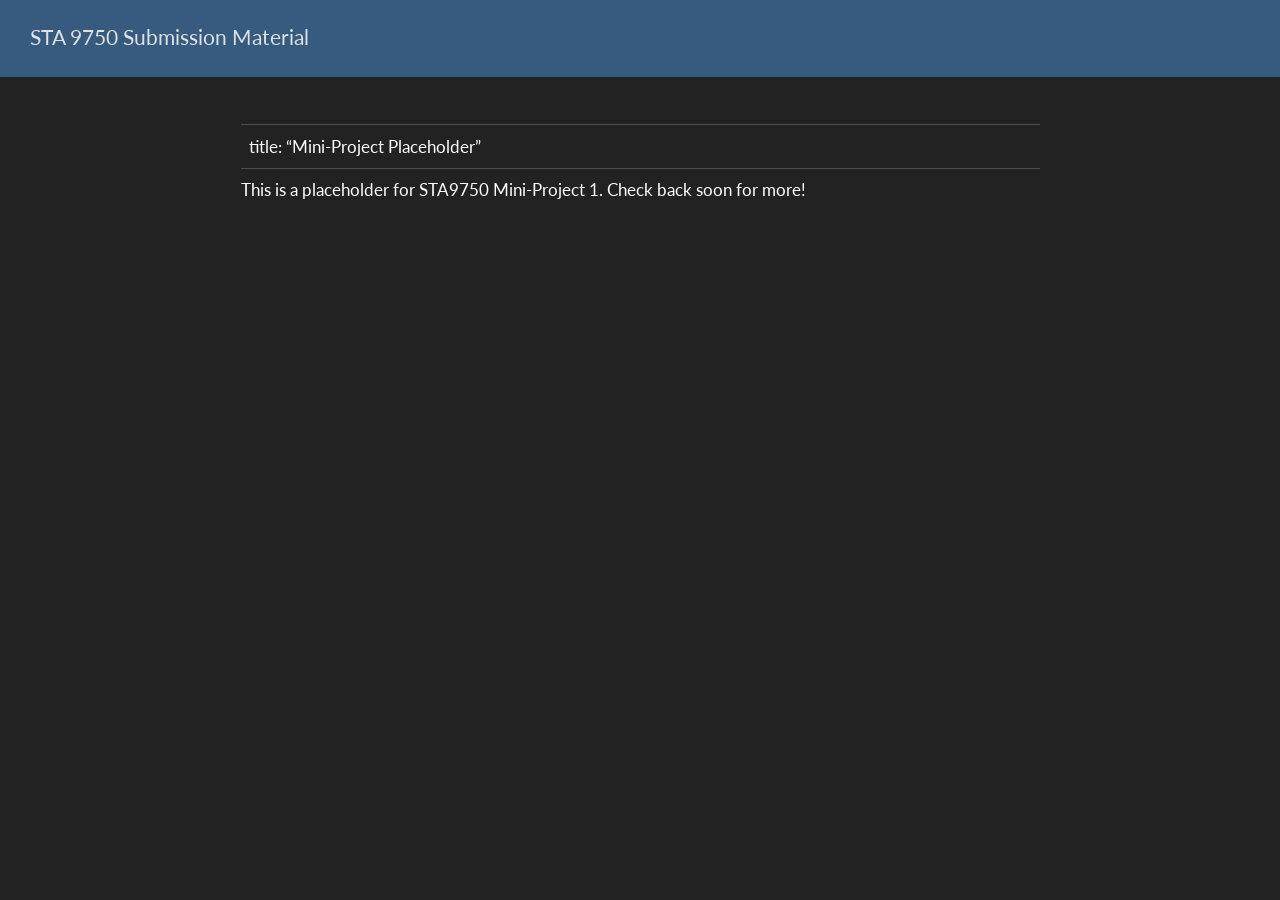
==== docs/mp01.html @ ccd5d68e "Placeholders Creation" ====
<!DOCTYPE html>
<html xmlns="http://www.w3.org/1999/xhtml" lang="en" xml:lang="en"><head>

<meta charset="utf-8">
<meta name="generator" content="quarto-1.10.18">

<meta name="viewport" content="width=device-width, initial-scale=1.0, user-scalable=yes">


<title>mp01 – STA 9750 Submission Material</title>
<style>
/* Default styles provided by pandoc.
** See https://pandoc.org/MANUAL.html#variables-for-html for config info.
*/
span.smallcaps{font-variant: small-caps;}
div.columns{display: flex; gap: 1.5em;}
div.column{flex: auto;}
@media screen {
div.columns{gap: min(4vw, 1.5em);}
div.column{overflow-x: auto;}
}
div.hanging-indent{margin-left: 1.5em; text-indent: -1.5em;}
ul.task-list{list-style: none;}
ul.task-list li input[type="checkbox"] {
  width: 0.8em;
  margin: 0 0.8em 0.2em -1em; /* quarto-specific, see https://github.com/quarto-dev/quarto-cli/issues/4556 */ 
  vertical-align: middle;
}
</style>


<script src="site_libs/quarto-nav/quarto-nav.js"></script>
<script src="site_libs/quarto-nav/headroom.min.js"></script>
<script src="site_libs/clipboard/clipboard.min.js"></script>
<script src="site_libs/quarto-search/autocomplete.umd.js"></script>
<script src="site_libs/quarto-search/fuse.min.js"></script>
<script src="site_libs/quarto-search/quarto-search.js"></script>
<meta name="quarto:offset" content="./">
<script src="site_libs/quarto-html/quarto.js" type="module"></script>
<script src="site_libs/quarto-html/tabsets/tabsets.js" type="module"></script>
<script src="site_libs/quarto-html/popper.min.js"></script>
<script src="site_libs/quarto-html/tippy.umd.min.js"></script>
<script src="site_libs/quarto-html/anchor.min.js"></script>
<link href="site_libs/quarto-html/tippy.css" rel="stylesheet">
<link href="site_libs/quarto-html/quarto-syntax-highlighting-dark-b85bc7c33db8c58e0ec93c3465666fed.css" rel="stylesheet" id="quarto-text-highlighting-styles">
<script src="site_libs/bootstrap/bootstrap.min.js"></script>
<link href="site_libs/bootstrap/bootstrap-icons.css" rel="stylesheet">
<link href="site_libs/bootstrap/bootstrap-b30b3b70f782548766fbb41fded464e2.min.css" rel="stylesheet" append-hash="true" id="quarto-bootstrap" data-mode="dark">
<script id="quarto-search-options" type="application/json">{
  "location": "navbar",
  "copy-button": false,
  "collapse-after": 3,
  "panel-placement": "end",
  "type": "overlay",
  "limit": 50,
  "keyboard-shortcut": [
    "f",
    "/",
    "s"
  ],
  "show-item-context": false,
  "language": {
    "search-no-results-text": "No results",
    "search-matching-documents-text": "matching documents",
    "search-copy-link-title": "Copy link to search",
    "search-hide-matches-text": "Hide additional matches",
    "search-more-match-text": "more match in this document",
    "search-more-matches-text": "more matches in this document",
    "search-clear-button-title": "Clear",
    "search-text-placeholder": "",
    "search-detached-cancel-button-title": "Cancel",
    "search-submit-button-title": "Submit",
    "search-label": "Search"
  }
}</script>


</head>

<body class="nav-fixed fullcontent quarto-light">

<div id="quarto-search-results"></div>
  <header id="quarto-header" class="headroom fixed-top">
    <nav class="navbar navbar-expand-lg " data-bs-theme="dark">
      <div class="navbar-container container-fluid">
      <div class="navbar-brand-container mx-auto">
    <a class="navbar-brand" href="./index.html">
    <span class="navbar-title">STA 9750 Submission Material</span>
    </a>
  </div>
        <div class="quarto-navbar-tools tools-end">
</div>
      </div> <!-- /container-fluid -->
    </nav>
</header>
<!-- content -->
<div id="quarto-content" class="quarto-container page-columns page-rows-contents page-layout-article page-navbar">
<!-- sidebar -->
<!-- margin-sidebar -->
    
<!-- main -->
<main class="content" id="quarto-document-content"><header id="title-block-header" class="quarto-title-block"></header>




<table class="caption-top table">
<tbody>
<tr class="odd">
<td>title: “Mini-Project Placeholder”</td>
</tr>
</tbody>
</table>
<p>This is a placeholder for STA9750 Mini-Project 1. Check back soon for more!</p>



</main> <!-- /main -->
<script id="quarto-html-after-body" type="application/javascript">
  window.document.addEventListener("DOMContentLoaded", function (event) {
    const icon = "";
    const anchorJS = new window.AnchorJS();
    anchorJS.options = {
      placement: 'right',
      icon: icon
    };
    anchorJS.add('.anchored');
    const isCodeAnnotation = (el) => {
      for (const clz of el.classList) {
        if (clz.startsWith('code-annotation-')) {                     
          return true;
        }
      }
      return false;
    }
    const onCopySuccess = function(e) {
      // button target
      const button = e.trigger;
      // don't keep focus
      button.blur();
      // flash "checked"
      button.classList.add('code-copy-button-checked');
      var currentTitle = button.getAttribute("title");
      button.setAttribute("title", "Copied!");
      let tooltip;
      if (window.bootstrap) {
        button.setAttribute("data-bs-toggle", "tooltip");
        button.setAttribute("data-bs-placement", "left");
        button.setAttribute("data-bs-title", "Copied!");
        tooltip = new bootstrap.Tooltip(button, 
          { trigger: "manual", 
            customClass: "code-copy-button-tooltip",
            offset: [0, -8]});
        tooltip.show();    
      }
      setTimeout(function() {
        if (tooltip) {
          tooltip.hide();
          button.removeAttribute("data-bs-title");
          button.removeAttribute("data-bs-toggle");
          button.removeAttribute("data-bs-placement");
        }
        button.setAttribute("title", currentTitle);
        button.classList.remove('code-copy-button-checked');
      }, 1000);
      // clear code selection
      e.clearSelection();
    }
    const getTextToCopy = function(trigger) {
      const outerScaffold = trigger.parentElement.cloneNode(true);
      const codeEl = outerScaffold.querySelector('code');
      for (const childEl of codeEl.children) {
        if (isCodeAnnotation(childEl)) {
          childEl.remove();
        }
      }
      return codeEl.innerText;
    }
    const clipboard = new window.ClipboardJS('.code-copy-button:not([data-in-quarto-modal])', {
      text: getTextToCopy
    });
    clipboard.on('success', onCopySuccess);
    if (window.document.getElementById('quarto-embedded-source-code-modal')) {
      const clipboardModal = new window.ClipboardJS('.code-copy-button[data-in-quarto-modal]', {
        text: getTextToCopy,
        container: window.document.getElementById('quarto-embedded-source-code-modal')
      });
      clipboardModal.on('success', onCopySuccess);
    }
      var localhostRegex = new RegExp(/^(?:http|https):\/\/localhost\:?[0-9]*\//);
      var mailtoRegex = new RegExp(/^mailto:/);
        var filterRegex = new RegExp("https:\/\/github\.com\/MPaulM\/STA9750-2026-FALL\/");
      var isInternal = (href) => {
          return filterRegex.test(href) || localhostRegex.test(href) || mailtoRegex.test(href);
      }
      // Inspect non-navigation links and adorn them if external
     var links = window.document.querySelectorAll('a[href]:not(.nav-link):not(.navbar-brand):not(.toc-action):not(.sidebar-link):not(.sidebar-item-toggle):not(.pagination-link):not(.no-external):not([aria-hidden]):not(.dropdown-item):not(.quarto-navigation-tool):not(.about-link)');
      for (var i=0; i<links.length; i++) {
        const link = links[i];
        if (!isInternal(link.href)) {
          // undo the damage that might have been done by quarto-nav.js in the case of
          // links that we want to consider external
          if (link.dataset.originalHref !== undefined) {
            link.href = link.dataset.originalHref;
          }
        }
      }
    function tippyHover(el, contentFn, onTriggerFn, onUntriggerFn) {
      const config = {
        allowHTML: true,
        maxWidth: 500,
        delay: 100,
        arrow: false,
        appendTo: function(el) {
            return el.parentElement;
        },
        interactive: true,
        interactiveBorder: 10,
        theme: 'quarto',
        placement: 'bottom-start',
      };
      if (contentFn) {
        config.content = contentFn;
      }
      if (onTriggerFn) {
        config.onTrigger = onTriggerFn;
      }
      if (onUntriggerFn) {
        config.onUntrigger = onUntriggerFn;
      }
      window.tippy(el, config); 
    }
    const noterefs = window.document.querySelectorAll('a[role="doc-noteref"]');
    for (var i=0; i<noterefs.length; i++) {
      const ref = noterefs[i];
      tippyHover(ref, function() {
        // use id or data attribute instead here
        let href = ref.getAttribute('data-footnote-href') || ref.getAttribute('href');
        try { href = new URL(href).hash; } catch {}
        const id = href.replace(/^#\/?/, "");
        const note = window.document.getElementById(id);
        if (note) {
          return note.innerHTML;
        } else {
          return "";
        }
      });
    }
    const xrefs = window.document.querySelectorAll('a.quarto-xref');
    const processXRef = (id, note) => {
      // Strip column container classes
      const stripColumnClz = (el) => {
        el.classList.remove("page-full", "page-columns");
        if (el.children) {
          for (const child of el.children) {
            stripColumnClz(child);
          }
        }
      }
      stripColumnClz(note)
      if (id === null || id.startsWith('sec-')) {
        // Special case sections, only their first couple elements
        const container = document.createElement("div");
        if (note.children && note.children.length > 2) {
          container.appendChild(note.children[0].cloneNode(true));
          for (let i = 1; i < note.children.length; i++) {
            const child = note.children[i];
            if (child.tagName === "P" && child.innerText === "") {
              continue;
            } else {
              container.appendChild(child.cloneNode(true));
              break;
            }
          }
          if (window.Quarto?.typesetMath) {
            window.Quarto.typesetMath(container);
          }
          return container.innerHTML
        } else {
          if (window.Quarto?.typesetMath) {
            window.Quarto.typesetMath(note);
          }
          return note.innerHTML;
        }
      } else {
        // Remove any anchor links if they are present
        const anchorLink = note.querySelector('a.anchorjs-link');
        if (anchorLink) {
          anchorLink.remove();
        }
        if (window.Quarto?.typesetMath) {
          window.Quarto.typesetMath(note);
        }
        if (note.classList.contains("callout")) {
          return note.outerHTML;
        } else {
          return note.innerHTML;
        }
      }
    }
    for (var i=0; i<xrefs.length; i++) {
      const xref = xrefs[i];
      tippyHover(xref, undefined, function(instance) {
        instance.disable();
        let url = xref.getAttribute('href');
        let hash = undefined; 
        if (url.startsWith('#')) {
          hash = url;
        } else {
          try { hash = new URL(url).hash; } catch {}
        }
        if (hash) {
          const id = hash.replace(/^#\/?/, "");
          const note = window.document.getElementById(id);
          if (note !== null) {
            try {
              const html = processXRef(id, note.cloneNode(true));
              instance.setContent(html);
            } finally {
              instance.enable();
              instance.show();
            }
          } else {
            // See if we can fetch this
            fetch(url.split('#')[0])
            .then(res => res.text())
            .then(html => {
              const parser = new DOMParser();
              const htmlDoc = parser.parseFromString(html, "text/html");
              const note = htmlDoc.getElementById(id);
              if (note !== null) {
                const html = processXRef(id, note);
                instance.setContent(html);
              } 
            }).finally(() => {
              instance.enable();
              instance.show();
            });
          }
        } else {
          // See if we can fetch a full url (with no hash to target)
          // This is a special case and we should probably do some content thinning / targeting
          fetch(url)
          .then(res => res.text())
          .then(html => {
            const parser = new DOMParser();
            const htmlDoc = parser.parseFromString(html, "text/html");
            const note = htmlDoc.querySelector('main.content');
            if (note !== null) {
              // This should only happen for chapter cross references
              // (since there is no id in the URL)
              // remove the first header
              if (note.children.length > 0 && note.children[0].tagName === "HEADER") {
                note.children[0].remove();
              }
              const html = processXRef(null, note);
              instance.setContent(html);
            } 
          }).finally(() => {
            instance.enable();
            instance.show();
          });
        }
      }, function(instance) {
      });
    }
        let selectedAnnoteEl;
        const selectorForAnnotation = ( cell, annotation) => {
          let cellAttr = 'data-code-cell="' + cell + '"';
          let lineAttr = 'data-code-annotation="' +  annotation + '"';
          const selector = 'span[' + cellAttr + '][' + lineAttr + ']';
          return selector;
        }
        const selectCodeLines = (annoteEl) => {
          const doc = window.document;
          const targetCell = annoteEl.getAttribute("data-target-cell");
          const targetAnnotation = annoteEl.getAttribute("data-target-annotation");
          const annoteSpan = window.document.querySelector(selectorForAnnotation(targetCell, targetAnnotation));
          const lines = annoteSpan.getAttribute("data-code-lines").split(",");
          const lineIds = lines.map((line) => {
            return targetCell + "-" + line;
          })
          let top = null;
          let height = null;
          let parent = null;
          if (lineIds.length > 0) {
              //compute the position of the single el (top and bottom and make a div)
              const el = window.document.getElementById(lineIds[0]);
              top = el.offsetTop;
              height = el.offsetHeight;
              parent = el.parentElement.parentElement;
            if (lineIds.length > 1) {
              const lastEl = window.document.getElementById(lineIds[lineIds.length - 1]);
              const bottom = lastEl.offsetTop + lastEl.offsetHeight;
              height = bottom - top;
            }
            if (top !== null && height !== null && parent !== null) {
              // cook up a div (if necessary) and position it 
              let div = window.document.getElementById("code-annotation-line-highlight");
              if (div === null) {
                div = window.document.createElement("div");
                div.setAttribute("id", "code-annotation-line-highlight");
                div.style.position = 'absolute';
                parent.appendChild(div);
              }
              div.style.top = top - 2 + "px";
              div.style.height = height + 4 + "px";
              div.style.left = 0;
              let gutterDiv = window.document.getElementById("code-annotation-line-highlight-gutter");
              if (gutterDiv === null) {
                gutterDiv = window.document.createElement("div");
                gutterDiv.setAttribute("id", "code-annotation-line-highlight-gutter");
                gutterDiv.style.position = 'absolute';
                const codeCell = window.document.getElementById(targetCell);
                const gutter = codeCell.querySelector('.code-annotation-gutter');
                gutter.appendChild(gutterDiv);
              }
              gutterDiv.style.top = top - 2 + "px";
              gutterDiv.style.height = height + 4 + "px";
            }
            selectedAnnoteEl = annoteEl;
          }
        };
        const unselectCodeLines = () => {
          const elementsIds = ["code-annotation-line-highlight", "code-annotation-line-highlight-gutter"];
          elementsIds.forEach((elId) => {
            const div = window.document.getElementById(elId);
            if (div) {
              div.remove();
            }
          });
          selectedAnnoteEl = undefined;
        };
          // Handle positioning of the toggle
      window.addEventListener(
        "resize",
        throttle(() => {
          elRect = undefined;
          if (selectedAnnoteEl) {
            selectCodeLines(selectedAnnoteEl);
          }
        }, 10)
      );
      function throttle(fn, ms) {
      let throttle = false;
      let timer;
        return (...args) => {
          if(!throttle) { // first call gets through
              fn.apply(this, args);
              throttle = true;
          } else { // all the others get throttled
              if(timer) clearTimeout(timer); // cancel #2
              timer = setTimeout(() => {
                fn.apply(this, args);
                timer = throttle = false;
              }, ms);
          }
        };
      }
        // Attach click handler to the DT
        const annoteDls = window.document.querySelectorAll('dt[data-target-cell]');
        for (const annoteDlNode of annoteDls) {
          annoteDlNode.addEventListener('click', (event) => {
            const clickedEl = event.target;
            if (clickedEl !== selectedAnnoteEl) {
              unselectCodeLines();
              const activeEl = window.document.querySelector('dt[data-target-cell].code-annotation-active');
              if (activeEl) {
                activeEl.classList.remove('code-annotation-active');
              }
              selectCodeLines(clickedEl);
              clickedEl.classList.add('code-annotation-active');
            } else {
              // Unselect the line
              unselectCodeLines();
              clickedEl.classList.remove('code-annotation-active');
            }
          });
        }
    const findCites = (el) => {
      const parentEl = el.parentElement;
      if (parentEl) {
        const cites = parentEl.dataset.cites;
        if (cites) {
          return {
            el,
            cites: cites.split(' ')
          };
        } else {
          return findCites(el.parentElement)
        }
      } else {
        return undefined;
      }
    };
    var bibliorefs = window.document.querySelectorAll('a[role="doc-biblioref"]');
    for (var i=0; i<bibliorefs.length; i++) {
      const ref = bibliorefs[i];
      const citeInfo = findCites(ref);
      if (citeInfo) {
        tippyHover(citeInfo.el, function() {
          var popup = window.document.createElement('div');
          citeInfo.cites.forEach(function(cite) {
            var citeDiv = window.document.createElement('div');
            citeDiv.classList.add('hanging-indent');
            citeDiv.classList.add('csl-entry');
            var biblioDiv = window.document.getElementById('ref-' + cite);
            if (biblioDiv) {
              citeDiv.innerHTML = biblioDiv.innerHTML;
            }
            popup.appendChild(citeDiv);
          });
          return popup.innerHTML;
        });
      }
    }
  });
  </script>
</div> <!-- /content -->




</body></html>
---- docs/site_libs/quarto-html/tippy.css ----
.tippy-box[data-animation=fade][data-state=hidden]{opacity:0}[data-tippy-root]{max-width:calc(100vw - 10px)}.tippy-box{position:relative;background-color:#333;color:#fff;border-radius:4px;font-size:14px;line-height:1.4;white-space:normal;outline:0;transition-property:transform,visibility,opacity}.tippy-box[data-placement^=top]>.tippy-arrow{bottom:0}.tippy-box[data-placement^=top]>.tippy-arrow:before{bottom:-7px;left:0;border-width:8px 8px 0;border-top-color:initial;transform-origin:center top}.tippy-box[data-placement^=bottom]>.tippy-arrow{top:0}.tippy-box[data-placement^=bottom]>.tippy-arrow:before{top:-7px;left:0;border-width:0 8px 8px;border-bottom-color:initial;transform-origin:center bottom}.tippy-box[data-placement^=left]>.tippy-arrow{right:0}.tippy-box[data-placement^=left]>.tippy-arrow:before{border-width:8px 0 8px 8px;border-left-color:initial;right:-7px;transform-origin:center left}.tippy-box[data-placement^=right]>.tippy-arrow{left:0}.tippy-box[data-placement^=right]>.tippy-arrow:before{left:-7px;border-width:8px 8px 8px 0;border-right-color:initial;transform-origin:center right}.tippy-box[data-inertia][data-state=visible]{transition-timing-function:cubic-bezier(.54,1.5,.38,1.11)}.tippy-arrow{width:16px;height:16px;color:#333}.tippy-arrow:before{content:"";position:absolute;border-color:transparent;border-style:solid}.tippy-content{position:relative;padding:5px 9px;z-index:1}
---- docs/site_libs/quarto-html/quarto-syntax-highlighting-dark-b85bc7c33db8c58e0ec93c3465666fed.css ----
/* quarto syntax highlight colors */
:root {
  --quarto-hl-al-color: #f07178;
  --quarto-hl-an-color: #d4d0ab;
  --quarto-hl-at-color: #00e0e0;
  --quarto-hl-bn-color: #d4d0ab;
  --quarto-hl-bu-color: #abe338;
  --quarto-hl-ch-color: #abe338;
  --quarto-hl-co-color: #f8f8f2;
  --quarto-hl-cv-color: #ffd700;
  --quarto-hl-cn-color: #ffd700;
  --quarto-hl-cf-color: #ffa07a;
  --quarto-hl-dt-color: #ffa07a;
  --quarto-hl-dv-color: #d4d0ab;
  --quarto-hl-do-color: #f8f8f2;
  --quarto-hl-er-color: #f07178;
  --quarto-hl-ex-color: #00e0e0;
  --quarto-hl-fl-color: #d4d0ab;
  --quarto-hl-fu-color: #ffa07a;
  --quarto-hl-im-color: #abe338;
  --quarto-hl-in-color: #d4d0ab;
  --quarto-hl-kw-color: #ffa07a;
  --quarto-hl-op-color: #ffa07a;
  --quarto-hl-ot-color: #00e0e0;
  --quarto-hl-pp-color: #dcc6e0;
  --quarto-hl-re-color: #00e0e0;
  --quarto-hl-sc-color: #abe338;
  --quarto-hl-ss-color: #abe338;
  --quarto-hl-st-color: #abe338;
  --quarto-hl-va-color: #00e0e0;
  --quarto-hl-vs-color: #abe338;
  --quarto-hl-wa-color: #dcc6e0;
}

/* other quarto variables */
:root {
  --quarto-font-monospace: SFMono-Regular, Menlo, Monaco, Consolas, "Liberation Mono", "Courier New", monospace;
}

/* syntax highlight based on Pandoc's rules */
pre > code.sourceCode > span {
  color: #f8f8f2;
}

code.sourceCode > span {
  color: #f8f8f2;
}

div.sourceCode,
div.sourceCode pre.sourceCode {
  color: #f8f8f2;
}

/* Normal */
code span {
  color: #f8f8f2;
}

/* Alert */
code span.al {
  color: #f07178;
}

/* Annotation */
code span.an {
  color: #d4d0ab;
}

/* Attribute */
code span.at {
  color: #00e0e0;
}

/* BaseN */
code span.bn {
  color: #d4d0ab;
}

/* BuiltIn */
code span.bu {
  color: #abe338;
}

/* ControlFlow */
code span.cf {
  font-weight: bold;
  color: #ffa07a;
}

/* Char */
code span.ch {
  color: #abe338;
}

/* Constant */
code span.cn {
  color: #ffd700;
}

/* Comment */
code span.co {
  font-style: italic;
  color: #f8f8f2;
}

/* CommentVar */
code span.cv {
  color: #ffd700;
}

/* Documentation */
code span.do {
  color: #f8f8f2;
}

/* DataType */
code span.dt {
  color: #ffa07a;
}

/* DecVal */
code span.dv {
  color: #d4d0ab;
}

/* Error */
code span.er {
  color: #f07178;
  text-decoration: underline;
}

/* Extension */
code span.ex {
  font-weight: bold;
  color: #00e0e0;
}

/* Float */
code span.fl {
  color: #d4d0ab;
}

/* Function */
code span.fu {
  color: #ffa07a;
}

/* Import */
code span.im {
  color: #abe338;
}

/* Information */
code span.in {
  color: #d4d0ab;
}

/* Keyword */
code span.kw {
  font-weight: bold;
  color: #ffa07a;
}

/* Operator */
code span.op {
  color: #ffa07a;
}

/* Other */
code span.ot {
  color: #00e0e0;
}

/* Preprocessor */
code span.pp {
  color: #dcc6e0;
}

/* RegionMarker */
code span.re {
  background-color: #f8f8f2;
  color: #00e0e0;
}

/* SpecialChar */
code span.sc {
  color: #abe338;
}

/* SpecialString */
code span.ss {
  color: #abe338;
}

/* String */
code span.st {
  color: #abe338;
}

/* Variable */
code span.va {
  color: #00e0e0;
}

/* VerbatimString */
code span.vs {
  color: #abe338;
}

/* Warning */
code span.wa {
  color: #dcc6e0;
}

.prevent-inlining {
  content: "</";
}

/*# sourceMappingURL=4ed8f1090dec6531da29ab00902aa718.css.map */
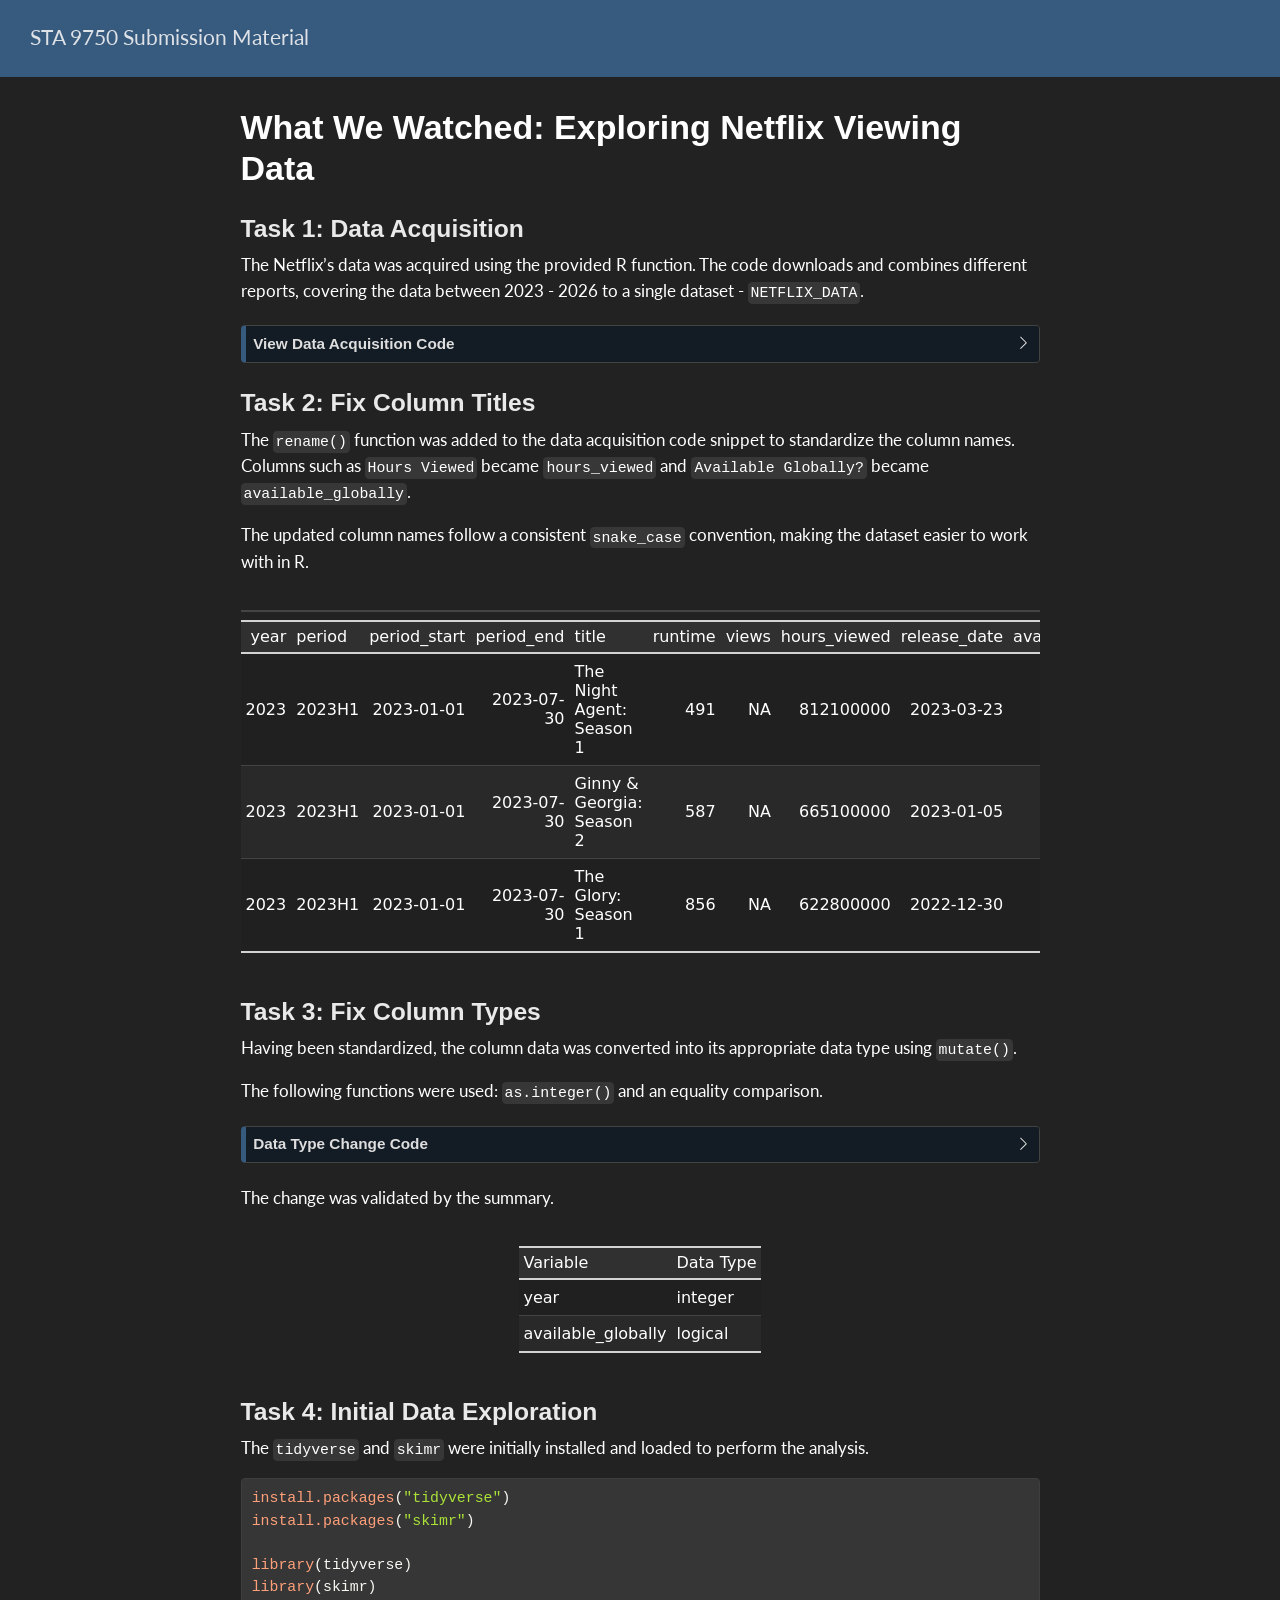
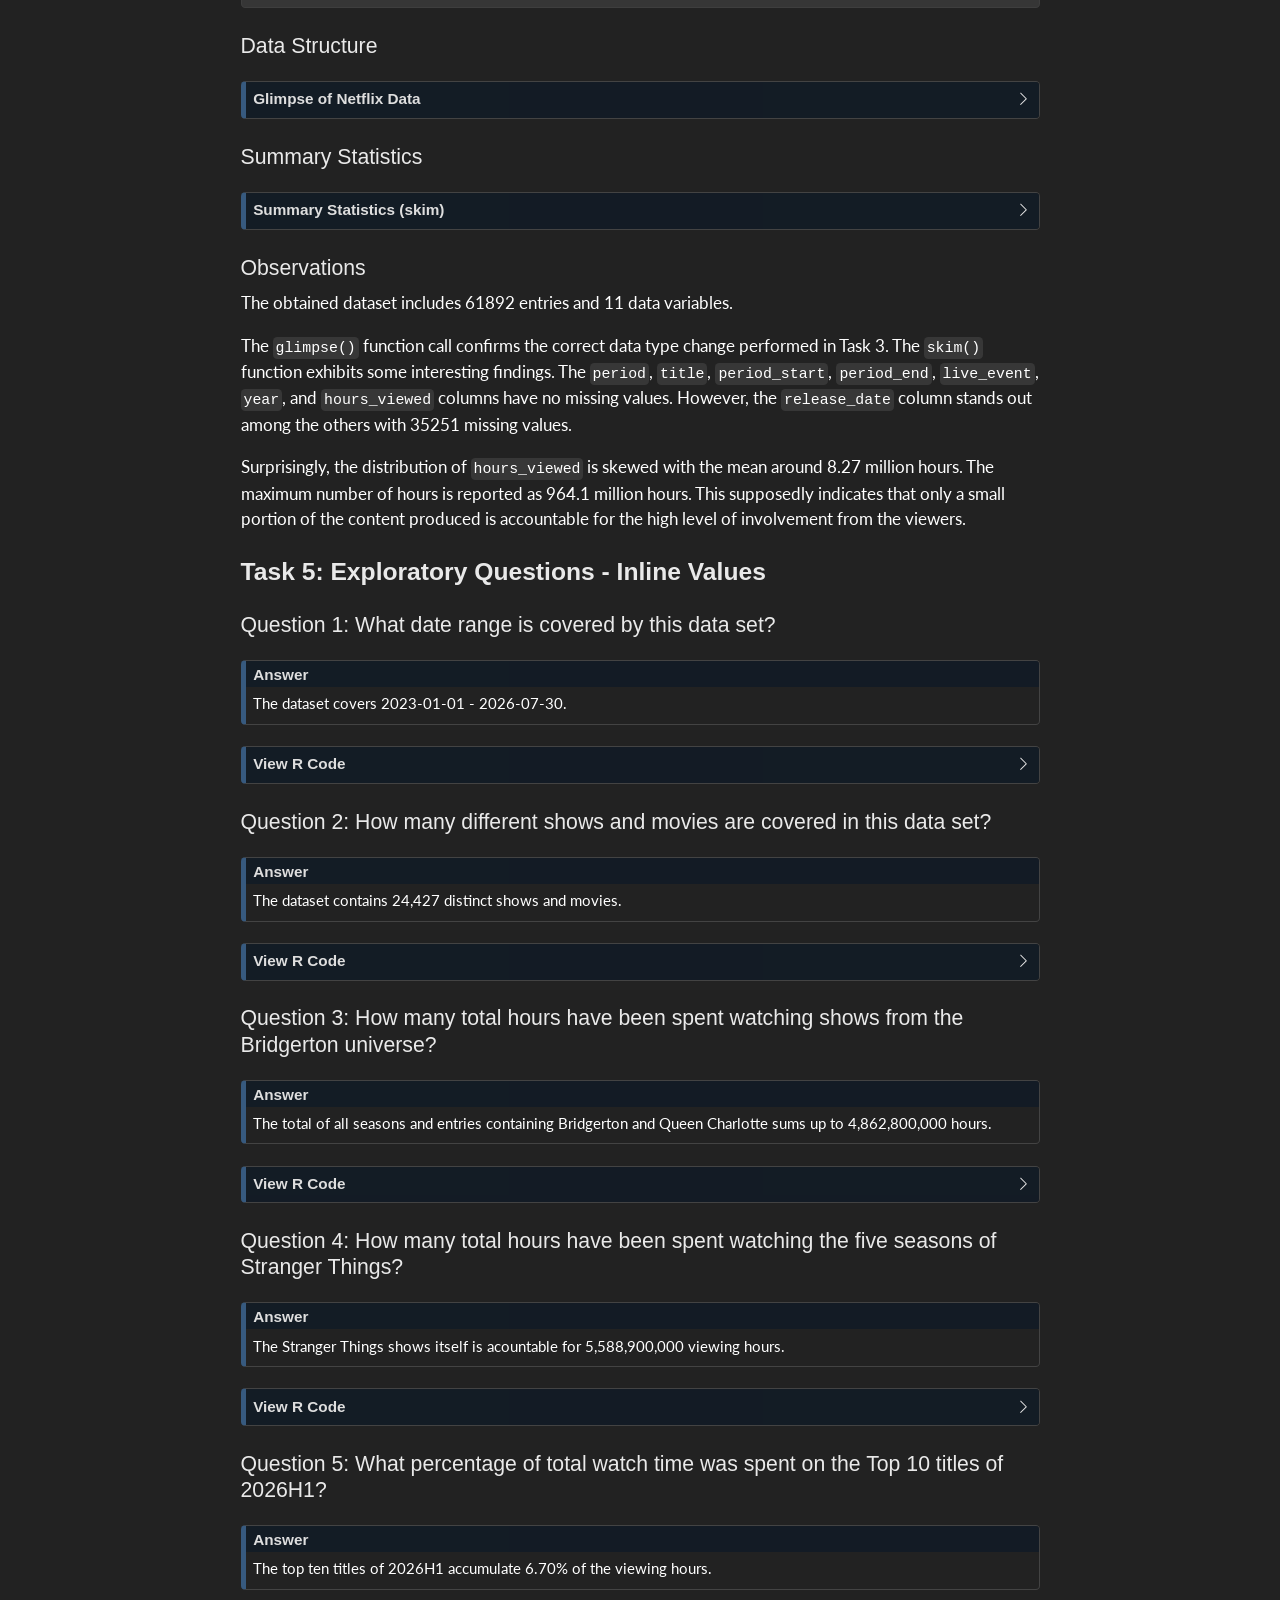
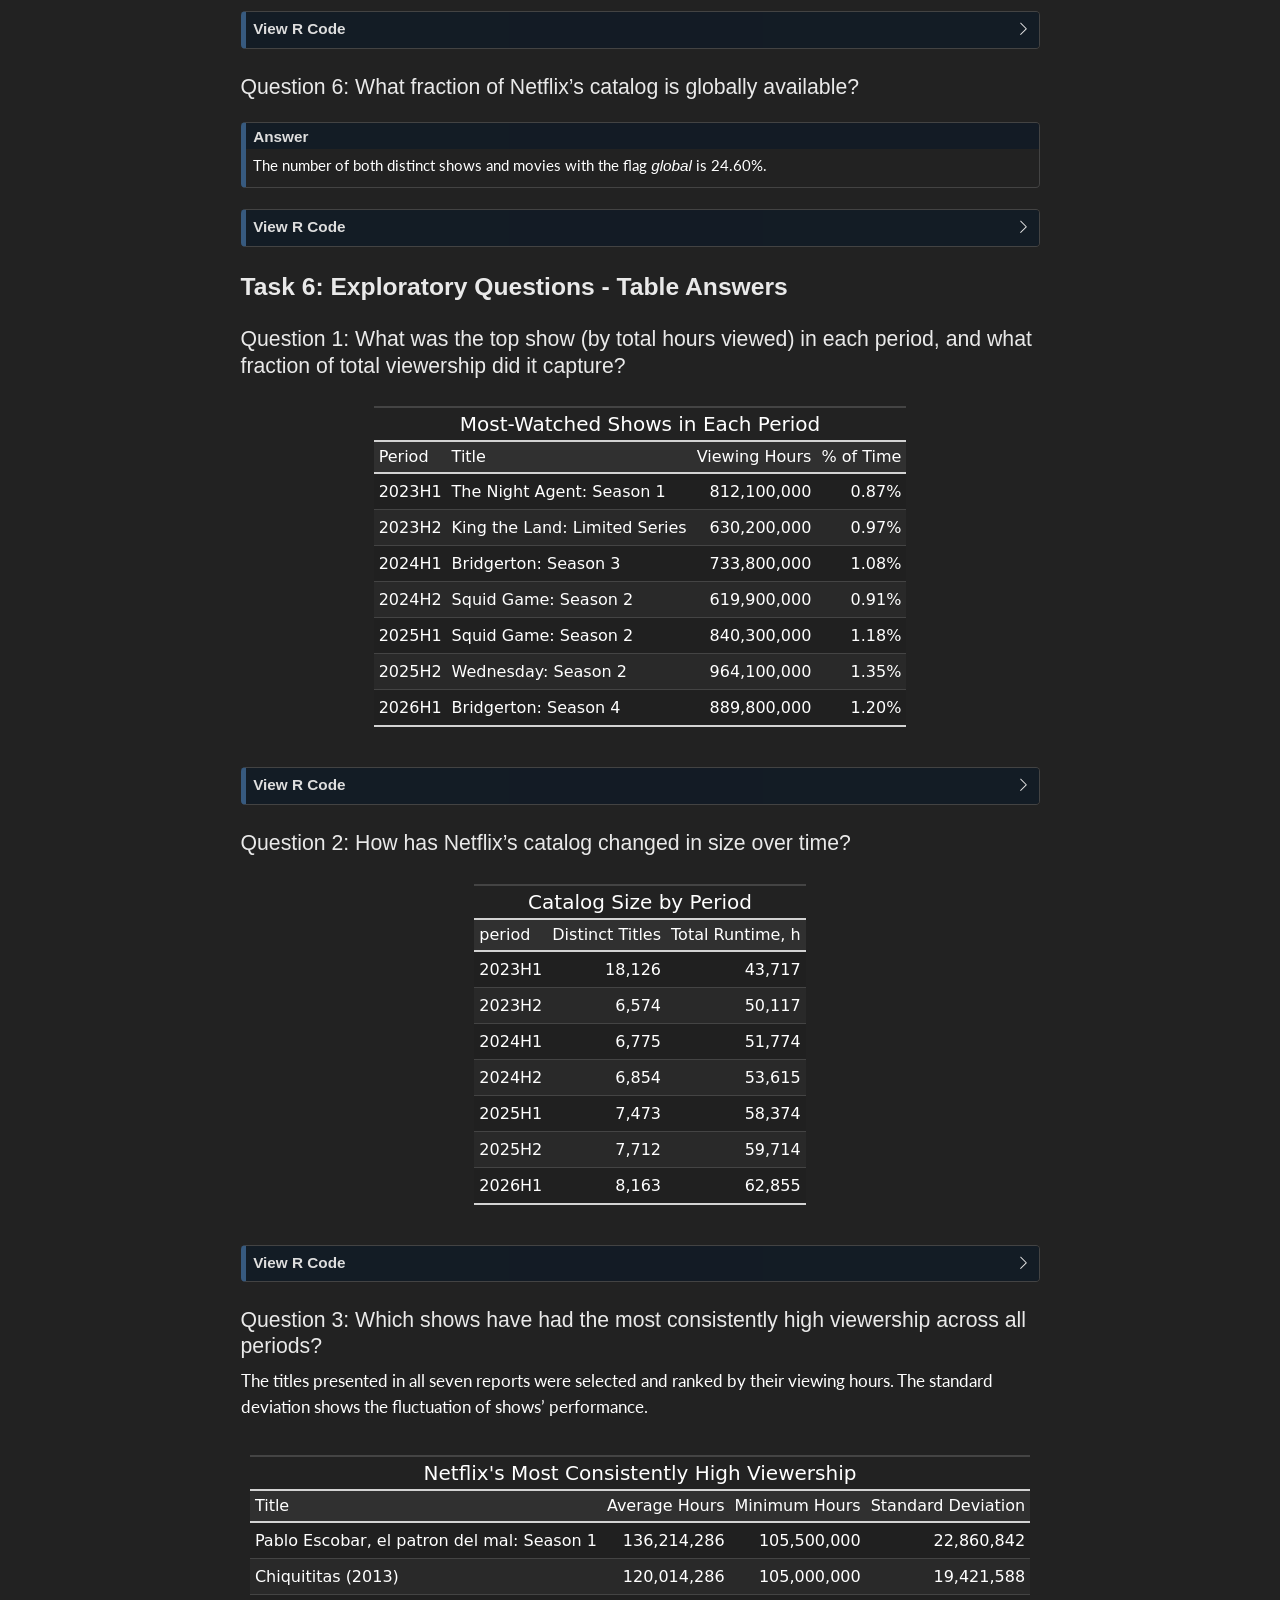
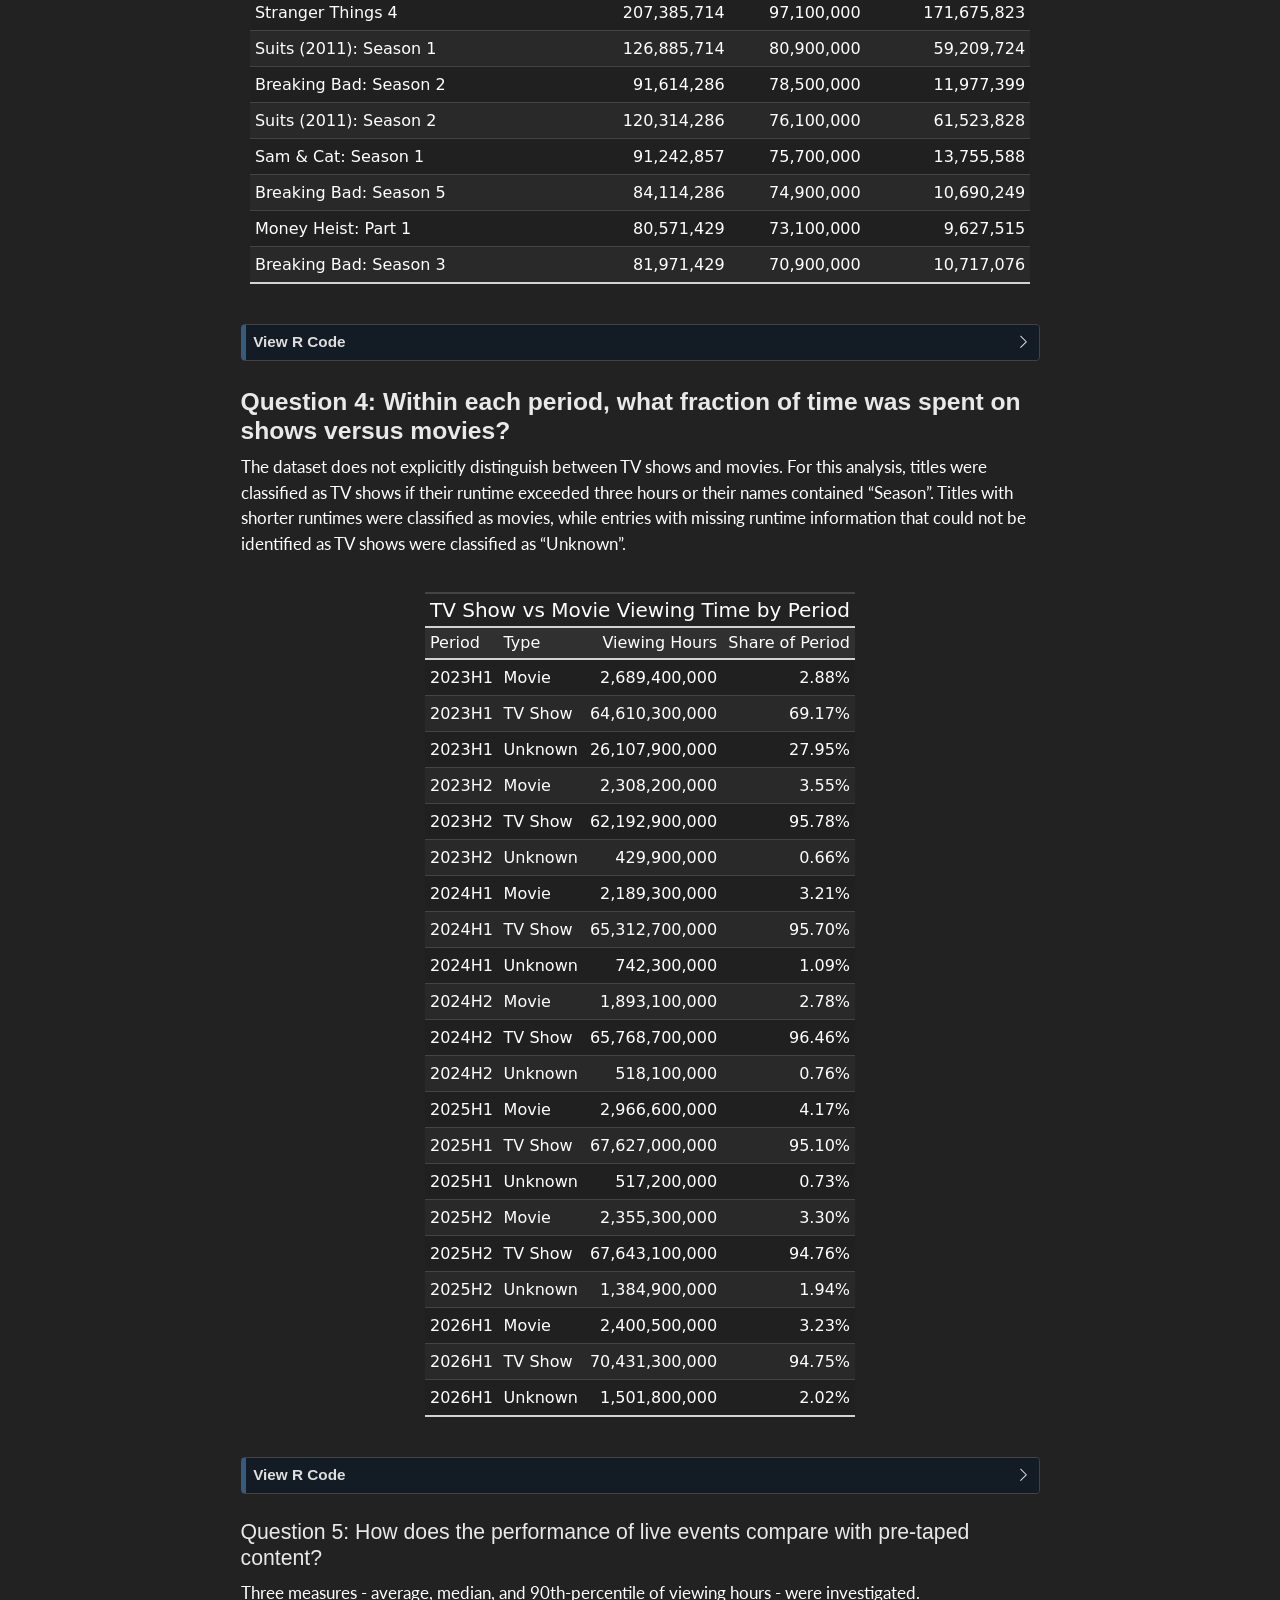
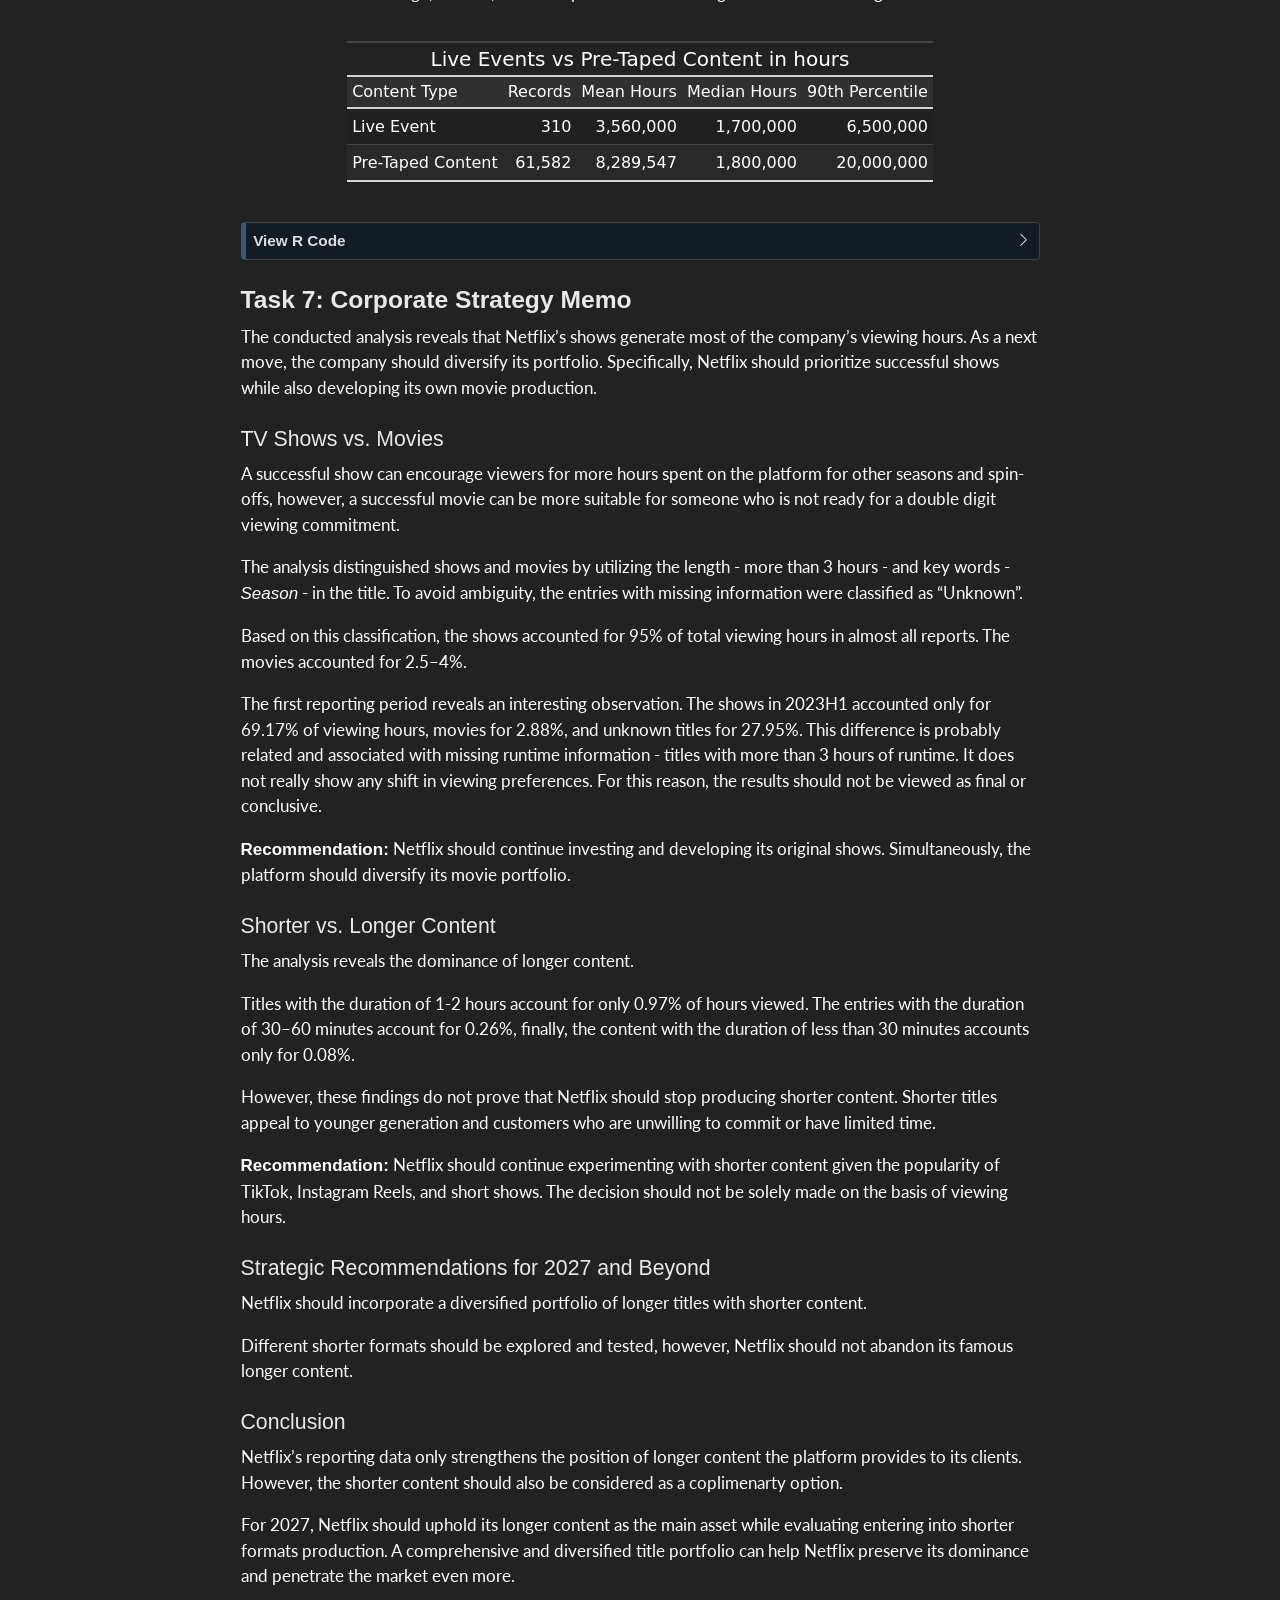
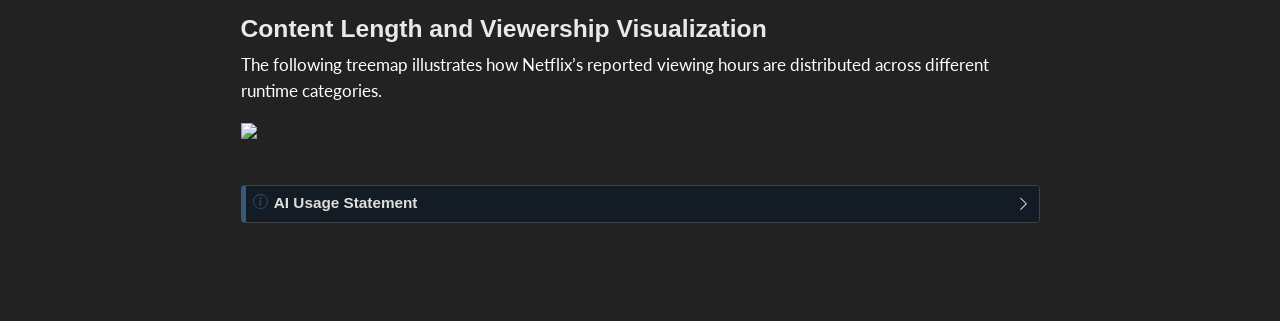
==== commit 2d61e8bb: "mp 1" ====
--- a/docs/mp01.html
+++ b/docs/mp01.html
@@ -7,7 +7,7 @@
 <meta name="viewport" content="width=device-width, initial-scale=1.0, user-scalable=yes">
 
 
-<title>mp01 – STA 9750 Submission Material</title>
+<title>What We Watched: Exploring Netflix Viewing Data – STA 9750 Submission Material</title>
 <style>
 /* Default styles provided by pandoc.
 ** See https://pandoc.org/MANUAL.html#variables-for-html for config info.
@@ -25,6 +25,41 @@
   width: 0.8em;
   margin: 0 0.8em 0.2em -1em; /* quarto-specific, see https://github.com/quarto-dev/quarto-cli/issues/4556 */ 
   vertical-align: middle;
+}
+/* CSS for syntax highlighting */
+html { -webkit-text-size-adjust: 100%; }
+pre > code.sourceCode { white-space: pre; position: relative; }
+pre > code.sourceCode > span { display: inline-block; line-height: 1.25; }
+pre > code.sourceCode > span:empty { height: 1.2em; }
+.sourceCode { overflow: visible; }
+code.sourceCode > span { color: inherit; text-decoration: inherit; }
+div.sourceCode { margin: 1em 0; }
+pre.sourceCode { margin: 0; }
+@media screen {
+div.sourceCode { overflow: auto; }
+}
+@media print {
+pre > code.sourceCode { white-space: pre-wrap; }
+pre > code.sourceCode > span { text-indent: -5em; padding-left: 5em; }
+}
+pre.numberSource code
+  { counter-reset: source-line 0; }
+pre.numberSource code > span
+  { position: relative; left: -4em; counter-increment: source-line; }
+pre.numberSource code > span > a:first-child::before
+  { content: counter(source-line);
+    position: relative; left: -1em; text-align: right; vertical-align: baseline;
+    border: none; display: inline-block;
+    -webkit-touch-callout: none; -webkit-user-select: none;
+    -khtml-user-select: none; -moz-user-select: none;
+    -ms-user-select: none; user-select: none;
+    padding: 0 4px; width: 4em;
+  }
+pre.numberSource { margin-left: 3em;  padding-left: 4px; }
+div.sourceCode
+  {   }
+@media screen {
+pre > code.sourceCode > span > a:first-child::before { text-decoration: underline; }
 }
 </style>
 
@@ -99,21 +134,4704 @@
 <!-- margin-sidebar -->
     
 <!-- main -->
-<main class="content" id="quarto-document-content"><header id="title-block-header" class="quarto-title-block"></header>
-
-
-
-
-<table class="caption-top table">
+<main class="content" id="quarto-document-content">
+
+<header id="title-block-header" class="quarto-title-block default">
+<div class="quarto-title">
+<h1 class="title">What We Watched: Exploring Netflix Viewing Data</h1>
+</div>
+
+
+
+<div class="quarto-title-meta">
+
+    
+  
+    
+  </div>
+  
+
+
+</header>
+
+
+<section id="task-1-data-acquisition" class="level3">
+<h3 class="anchored" data-anchor-id="task-1-data-acquisition">Task 1: Data Acquisition</h3>
+<p>The Netflix’s data was acquired using the provided R function. The code downloads and combines different reports, covering the data between 2023 - 2026 to a single dataset - <code>NETFLIX_DATA</code>.</p>
+<div class="callout callout-style-default callout-note no-icon callout-titled">
+<div class="callout-header d-flex align-content-center collapsed" data-bs-toggle="collapse" data-bs-target=".callout-1-contents" aria-controls="callout-1" aria-expanded="false" aria-label="Toggle callout">
+<div class="callout-icon-container">
+<i class="callout-icon no-icon"></i>
+</div>
+<div class="callout-title-container flex-fill">
+<span class="screen-reader-only">Note</span>View Data Acquisition Code
+</div>
+<div class="callout-btn-toggle d-inline-block border-0 py-1 ps-1 pe-0 float-end"><i class="callout-toggle"></i></div>
+</div>
+<div id="callout-1" class="callout-1-contents callout-collapse collapse">
+<div class="callout-body-container callout-body">
+<div class="cell">
+<div class="code-copy-outer-scaffold"><div class="sourceCode cell-code" id="cb1"><pre class="sourceCode r code-with-copy"><code class="sourceCode r"><span id="cb1-1"><a href="#cb1-1" aria-hidden="true" tabindex="-1"></a><span class="co">#' Acquire Netflix What We Watched Reports</span></span>
+<span id="cb1-2"><a href="#cb1-2" aria-hidden="true" tabindex="-1"></a><span class="co">#' This function acquires and standardizes the Netflix data.</span></span>
+<span id="cb1-3"><a href="#cb1-3" aria-hidden="true" tabindex="-1"></a></span>
+<span id="cb1-4"><a href="#cb1-4" aria-hidden="true" tabindex="-1"></a>load_netflix_data <span class="ot">&lt;-</span> <span class="cf">function</span>() {</span>
+<span id="cb1-5"><a href="#cb1-5" aria-hidden="true" tabindex="-1"></a></span>
+<span id="cb1-6"><a href="#cb1-6" aria-hidden="true" tabindex="-1"></a>  <span class="fu">library</span>(tidyverse)</span>
+<span id="cb1-7"><a href="#cb1-7" aria-hidden="true" tabindex="-1"></a>  <span class="fu">library</span>(rvest)</span>
+<span id="cb1-8"><a href="#cb1-8" aria-hidden="true" tabindex="-1"></a>  <span class="fu">library</span>(readxl)</span>
+<span id="cb1-9"><a href="#cb1-9" aria-hidden="true" tabindex="-1"></a>  <span class="fu">library</span>(fs)</span>
+<span id="cb1-10"><a href="#cb1-10" aria-hidden="true" tabindex="-1"></a></span>
+<span id="cb1-11"><a href="#cb1-11" aria-hidden="true" tabindex="-1"></a>  data_dir <span class="ot">&lt;-</span> <span class="fu">path</span>(<span class="st">"data"</span>, <span class="st">"mp01"</span>)</span>
+<span id="cb1-12"><a href="#cb1-12" aria-hidden="true" tabindex="-1"></a></span>
+<span id="cb1-13"><a href="#cb1-13" aria-hidden="true" tabindex="-1"></a>  <span class="cf">if</span> (<span class="sc">!</span><span class="fu">dir_exists</span>(data_dir)) {</span>
+<span id="cb1-14"><a href="#cb1-14" aria-hidden="true" tabindex="-1"></a>    <span class="fu">dir_create</span>(data_dir, <span class="at">showWarnings =</span> <span class="cn">FALSE</span>, <span class="at">recurse =</span> <span class="cn">TRUE</span>)</span>
+<span id="cb1-15"><a href="#cb1-15" aria-hidden="true" tabindex="-1"></a>  }</span>
+<span id="cb1-16"><a href="#cb1-16" aria-hidden="true" tabindex="-1"></a></span>
+<span id="cb1-17"><a href="#cb1-17" aria-hidden="true" tabindex="-1"></a>  NETFLIX_URLS <span class="ot">&lt;-</span> <span class="fu">list</span>(</span>
+<span id="cb1-18"><a href="#cb1-18" aria-hidden="true" tabindex="-1"></a>    <span class="st">`</span><span class="at">2023H1</span><span class="st">`</span> <span class="ot">=</span> <span class="st">"https://about.netflix.com/news/what-we-watched-a-netflix-engagement-report"</span>,</span>
+<span id="cb1-19"><a href="#cb1-19" aria-hidden="true" tabindex="-1"></a>    <span class="st">`</span><span class="at">2023H2</span><span class="st">`</span> <span class="ot">=</span> <span class="st">"https://about.netflix.com/news/what-we-watched-the-second-half-of-2023"</span>,</span>
+<span id="cb1-20"><a href="#cb1-20" aria-hidden="true" tabindex="-1"></a>    <span class="st">`</span><span class="at">2024H1</span><span class="st">`</span> <span class="ot">=</span> <span class="st">"https://about.netflix.com/news/what-we-watched-the-first-half-of-2024"</span>,</span>
+<span id="cb1-21"><a href="#cb1-21" aria-hidden="true" tabindex="-1"></a>    <span class="st">`</span><span class="at">2024H2</span><span class="st">`</span> <span class="ot">=</span> <span class="st">"https://about.netflix.com/news/what-we-watched-the-second-half-of-2024"</span>,</span>
+<span id="cb1-22"><a href="#cb1-22" aria-hidden="true" tabindex="-1"></a>    <span class="st">`</span><span class="at">2025H1</span><span class="st">`</span> <span class="ot">=</span> <span class="st">"https://about.netflix.com/news/what-we-watched-the-first-half-of-2025"</span>,</span>
+<span id="cb1-23"><a href="#cb1-23" aria-hidden="true" tabindex="-1"></a>    <span class="st">`</span><span class="at">2025H2</span><span class="st">`</span> <span class="ot">=</span> <span class="st">"https://about.netflix.com/news/what-we-watched-the-second-half-of-2025"</span>,</span>
+<span id="cb1-24"><a href="#cb1-24" aria-hidden="true" tabindex="-1"></a>    <span class="st">`</span><span class="at">2026H1</span><span class="st">`</span> <span class="ot">=</span> <span class="st">"https://about.netflix.com/news/what-we-watched-the-first-half-of-2026"</span></span>
+<span id="cb1-25"><a href="#cb1-25" aria-hidden="true" tabindex="-1"></a>  )</span>
+<span id="cb1-26"><a href="#cb1-26" aria-hidden="true" tabindex="-1"></a></span>
+<span id="cb1-27"><a href="#cb1-27" aria-hidden="true" tabindex="-1"></a>  download_if_needed <span class="ot">&lt;-</span> <span class="cf">function</span>(url, local) {</span>
+<span id="cb1-28"><a href="#cb1-28" aria-hidden="true" tabindex="-1"></a>    <span class="cf">if</span> (<span class="sc">!</span><span class="fu">file_exists</span>(local)) {</span>
+<span id="cb1-29"><a href="#cb1-29" aria-hidden="true" tabindex="-1"></a>      <span class="fu">download.file</span>(url, local, <span class="at">quiet =</span> <span class="cn">TRUE</span>, <span class="at">mode =</span> <span class="st">"wb"</span>)</span>
+<span id="cb1-30"><a href="#cb1-30" aria-hidden="true" tabindex="-1"></a>    }</span>
+<span id="cb1-31"><a href="#cb1-31" aria-hidden="true" tabindex="-1"></a>    <span class="fu">return</span>(local)</span>
+<span id="cb1-32"><a href="#cb1-32" aria-hidden="true" tabindex="-1"></a>  }</span>
+<span id="cb1-33"><a href="#cb1-33" aria-hidden="true" tabindex="-1"></a></span>
+<span id="cb1-34"><a href="#cb1-34" aria-hidden="true" tabindex="-1"></a>  NETFLIX_URLS <span class="sc">|&gt;</span></span>
+<span id="cb1-35"><a href="#cb1-35" aria-hidden="true" tabindex="-1"></a>    <span class="fu">map</span>(read_html) <span class="sc">|&gt;</span></span>
+<span id="cb1-36"><a href="#cb1-36" aria-hidden="true" tabindex="-1"></a>    <span class="fu">map</span>(html_element, <span class="at">xpath =</span> <span class="st">"//a[contains(@href, '.xlsx')]"</span>) <span class="sc">|&gt;</span></span>
+<span id="cb1-37"><a href="#cb1-37" aria-hidden="true" tabindex="-1"></a>    <span class="fu">map_chr</span>(html_attr, <span class="st">"href"</span>) <span class="sc">|&gt;</span></span>
+<span id="cb1-38"><a href="#cb1-38" aria-hidden="true" tabindex="-1"></a>    <span class="fu">enframe</span>(<span class="st">"period"</span>, <span class="st">"url"</span>) <span class="sc">|&gt;</span></span>
+<span id="cb1-39"><a href="#cb1-39" aria-hidden="true" tabindex="-1"></a>    <span class="fu">mutate</span>(</span>
+<span id="cb1-40"><a href="#cb1-40" aria-hidden="true" tabindex="-1"></a>      <span class="at">path =</span> <span class="fu">path</span>(data_dir, <span class="fu">paste0</span>(period, <span class="st">".xlsx"</span>)),</span>
+<span id="cb1-41"><a href="#cb1-41" aria-hidden="true" tabindex="-1"></a>      <span class="at">path =</span> <span class="fu">map2</span>(url, path, download_if_needed),</span>
+<span id="cb1-42"><a href="#cb1-42" aria-hidden="true" tabindex="-1"></a>      <span class="at">data =</span> <span class="fu">map</span>(path, read_excel, <span class="at">skip =</span> <span class="dv">3</span>, <span class="at">na =</span> <span class="st">"*"</span>),</span>
+<span id="cb1-43"><a href="#cb1-43" aria-hidden="true" tabindex="-1"></a>      <span class="at">data =</span> <span class="fu">map</span>(</span>
+<span id="cb1-44"><a href="#cb1-44" aria-hidden="true" tabindex="-1"></a>        data,</span>
+<span id="cb1-45"><a href="#cb1-45" aria-hidden="true" tabindex="-1"></a>        \(x) x <span class="sc">|&gt;</span> <span class="fu">mutate</span>(<span class="st">`</span><span class="at">Release Date</span><span class="st">`</span> <span class="ot">=</span> <span class="fu">as.Date</span>(<span class="st">`</span><span class="at">Release Date</span><span class="st">`</span>))</span>
+<span id="cb1-46"><a href="#cb1-46" aria-hidden="true" tabindex="-1"></a>      )</span>
+<span id="cb1-47"><a href="#cb1-47" aria-hidden="true" tabindex="-1"></a>    ) <span class="sc">|&gt;</span></span>
+<span id="cb1-48"><a href="#cb1-48" aria-hidden="true" tabindex="-1"></a>    <span class="fu">unnest</span>(data) <span class="sc">|&gt;</span></span>
+<span id="cb1-49"><a href="#cb1-49" aria-hidden="true" tabindex="-1"></a>    <span class="fu">select</span>(<span class="sc">-</span>url, <span class="sc">-</span>path) <span class="sc">|&gt;</span></span>
+<span id="cb1-50"><a href="#cb1-50" aria-hidden="true" tabindex="-1"></a>    <span class="fu">mutate</span>(</span>
+<span id="cb1-51"><a href="#cb1-51" aria-hidden="true" tabindex="-1"></a>      <span class="at">year =</span> <span class="fu">str_sub</span>(period, <span class="dv">1</span>, <span class="dv">4</span>),</span>
+<span id="cb1-52"><a href="#cb1-52" aria-hidden="true" tabindex="-1"></a>      <span class="at">half =</span> <span class="fu">str_sub</span>(period, <span class="at">start =</span> <span class="dv">6</span>),</span>
+<span id="cb1-53"><a href="#cb1-53" aria-hidden="true" tabindex="-1"></a>      <span class="at">period_start =</span> <span class="fu">make_date</span>(year, <span class="fu">if_else</span>(half <span class="sc">==</span> <span class="dv">1</span>, <span class="dv">1</span>, <span class="dv">7</span>), <span class="dv">1</span>),</span>
+<span id="cb1-54"><a href="#cb1-54" aria-hidden="true" tabindex="-1"></a>      <span class="at">period_end =</span> <span class="fu">make_date</span>(</span>
+<span id="cb1-55"><a href="#cb1-55" aria-hidden="true" tabindex="-1"></a>        year,</span>
+<span id="cb1-56"><a href="#cb1-56" aria-hidden="true" tabindex="-1"></a>        <span class="fu">if_else</span>(half <span class="sc">==</span> <span class="dv">1</span>, <span class="dv">7</span>, <span class="dv">12</span>),</span>
+<span id="cb1-57"><a href="#cb1-57" aria-hidden="true" tabindex="-1"></a>        <span class="fu">if_else</span>(half <span class="sc">==</span> <span class="dv">1</span>, <span class="dv">30</span>, <span class="dv">31</span>)</span>
+<span id="cb1-58"><a href="#cb1-58" aria-hidden="true" tabindex="-1"></a>      )</span>
+<span id="cb1-59"><a href="#cb1-59" aria-hidden="true" tabindex="-1"></a>    ) <span class="sc">|&gt;</span></span>
+<span id="cb1-60"><a href="#cb1-60" aria-hidden="true" tabindex="-1"></a>    <span class="fu">filter</span>(<span class="sc">!</span><span class="fu">is.na</span>(<span class="st">`</span><span class="at">Hours Viewed</span><span class="st">`</span>)) <span class="sc">|&gt;</span></span>
+<span id="cb1-61"><a href="#cb1-61" aria-hidden="true" tabindex="-1"></a>    <span class="fu">mutate</span>(</span>
+<span id="cb1-62"><a href="#cb1-62" aria-hidden="true" tabindex="-1"></a>      <span class="at">live_event =</span> <span class="sc">!</span><span class="fu">is.na</span>(Runtime) <span class="sc">&amp;</span></span>
+<span id="cb1-63"><a href="#cb1-63" aria-hidden="true" tabindex="-1"></a>        <span class="fu">str_detect</span>(Runtime, <span class="st">"</span><span class="sc">\\</span><span class="st">d+:</span><span class="sc">\\</span><span class="st">d+</span><span class="sc">\\</span><span class="st">*"</span>),</span>
+<span id="cb1-64"><a href="#cb1-64" aria-hidden="true" tabindex="-1"></a>      <span class="at">clean_time =</span> <span class="fu">str_remove</span>(Runtime, <span class="fu">fixed</span>(<span class="st">"*"</span>)),</span>
+<span id="cb1-65"><a href="#cb1-65" aria-hidden="true" tabindex="-1"></a>      <span class="at">Runtime =</span> <span class="dv">60</span> <span class="sc">*</span> <span class="fu">hour</span>(<span class="fu">hm</span>(clean_time)) <span class="sc">+</span> <span class="fu">minute</span>(<span class="fu">hm</span>(clean_time))</span>
+<span id="cb1-66"><a href="#cb1-66" aria-hidden="true" tabindex="-1"></a>    ) <span class="sc">|&gt;</span></span>
+<span id="cb1-67"><a href="#cb1-67" aria-hidden="true" tabindex="-1"></a>    <span class="fu">select</span>(<span class="sc">-</span>clean_time) <span class="sc">|&gt;</span></span>
+<span id="cb1-68"><a href="#cb1-68" aria-hidden="true" tabindex="-1"></a>    <span class="fu">mutate</span>(</span>
+<span id="cb1-69"><a href="#cb1-69" aria-hidden="true" tabindex="-1"></a>      <span class="at">Runtime =</span> <span class="fu">coalesce</span>(Runtime, <span class="fu">mean</span>(Runtime, <span class="at">na.rm =</span> <span class="cn">TRUE</span>)),</span>
+<span id="cb1-70"><a href="#cb1-70" aria-hidden="true" tabindex="-1"></a>      <span class="at">.by =</span> Title,</span>
+<span id="cb1-71"><a href="#cb1-71" aria-hidden="true" tabindex="-1"></a>      <span class="at">Title =</span> stringi<span class="sc">::</span><span class="fu">stri_trans_general</span>(Title, <span class="st">"Latin-ASCII"</span>),</span>
+<span id="cb1-72"><a href="#cb1-72" aria-hidden="true" tabindex="-1"></a>      <span class="at">Title =</span> <span class="fu">str_remove</span>(Title, <span class="st">" // .*"</span>),</span>
+<span id="cb1-73"><a href="#cb1-73" aria-hidden="true" tabindex="-1"></a>      <span class="at">Title =</span> <span class="fu">str_remove</span>(Title, <span class="st">"[^[:ascii:]].*"</span>),</span>
+<span id="cb1-74"><a href="#cb1-74" aria-hidden="true" tabindex="-1"></a>      <span class="at">Title =</span> <span class="fu">str_trim</span>(Title)</span>
+<span id="cb1-75"><a href="#cb1-75" aria-hidden="true" tabindex="-1"></a>    ) <span class="sc">|&gt;</span></span>
+<span id="cb1-76"><a href="#cb1-76" aria-hidden="true" tabindex="-1"></a>    <span class="fu">filter_out</span>(Title <span class="sc">==</span> <span class="st">""</span>) <span class="sc">|&gt;</span></span>
+<span id="cb1-77"><a href="#cb1-77" aria-hidden="true" tabindex="-1"></a>    <span class="fu">select</span>(</span>
+<span id="cb1-78"><a href="#cb1-78" aria-hidden="true" tabindex="-1"></a>      year,</span>
+<span id="cb1-79"><a href="#cb1-79" aria-hidden="true" tabindex="-1"></a>      period,</span>
+<span id="cb1-80"><a href="#cb1-80" aria-hidden="true" tabindex="-1"></a>      period_start,</span>
+<span id="cb1-81"><a href="#cb1-81" aria-hidden="true" tabindex="-1"></a>      period_end,</span>
+<span id="cb1-82"><a href="#cb1-82" aria-hidden="true" tabindex="-1"></a>      Title,</span>
+<span id="cb1-83"><a href="#cb1-83" aria-hidden="true" tabindex="-1"></a>      <span class="sc">-</span>half,</span>
+<span id="cb1-84"><a href="#cb1-84" aria-hidden="true" tabindex="-1"></a>      Runtime,</span>
+<span id="cb1-85"><a href="#cb1-85" aria-hidden="true" tabindex="-1"></a>      Views,</span>
+<span id="cb1-86"><a href="#cb1-86" aria-hidden="true" tabindex="-1"></a>      <span class="st">`</span><span class="at">Hours Viewed</span><span class="st">`</span>,</span>
+<span id="cb1-87"><a href="#cb1-87" aria-hidden="true" tabindex="-1"></a>      <span class="st">`</span><span class="at">Release Date</span><span class="st">`</span>,</span>
+<span id="cb1-88"><a href="#cb1-88" aria-hidden="true" tabindex="-1"></a>      <span class="st">`</span><span class="at">Available Globally?</span><span class="st">`</span>,</span>
+<span id="cb1-89"><a href="#cb1-89" aria-hidden="true" tabindex="-1"></a>      live_event</span>
+<span id="cb1-90"><a href="#cb1-90" aria-hidden="true" tabindex="-1"></a>    ) <span class="sc">|&gt;</span></span>
+<span id="cb1-91"><a href="#cb1-91" aria-hidden="true" tabindex="-1"></a>    <span class="fu">rename</span>(</span>
+<span id="cb1-92"><a href="#cb1-92" aria-hidden="true" tabindex="-1"></a>      <span class="at">title =</span> Title,</span>
+<span id="cb1-93"><a href="#cb1-93" aria-hidden="true" tabindex="-1"></a>      <span class="at">runtime =</span> Runtime,</span>
+<span id="cb1-94"><a href="#cb1-94" aria-hidden="true" tabindex="-1"></a>      <span class="at">views =</span> Views,</span>
+<span id="cb1-95"><a href="#cb1-95" aria-hidden="true" tabindex="-1"></a>      <span class="at">hours_viewed =</span> <span class="st">`</span><span class="at">Hours Viewed</span><span class="st">`</span>,</span>
+<span id="cb1-96"><a href="#cb1-96" aria-hidden="true" tabindex="-1"></a>      <span class="at">release_date =</span> <span class="st">`</span><span class="at">Release Date</span><span class="st">`</span>,</span>
+<span id="cb1-97"><a href="#cb1-97" aria-hidden="true" tabindex="-1"></a>      <span class="at">available_globally =</span> <span class="st">`</span><span class="at">Available Globally?</span><span class="st">`</span></span>
+<span id="cb1-98"><a href="#cb1-98" aria-hidden="true" tabindex="-1"></a>    ) <span class="sc">|&gt;</span></span>
+<span id="cb1-99"><a href="#cb1-99" aria-hidden="true" tabindex="-1"></a>    <span class="fu">mutate</span>(</span>
+<span id="cb1-100"><a href="#cb1-100" aria-hidden="true" tabindex="-1"></a>      <span class="at">year =</span> <span class="fu">as.integer</span>(year),</span>
+<span id="cb1-101"><a href="#cb1-101" aria-hidden="true" tabindex="-1"></a>      <span class="at">available_globally =</span> available_globally <span class="sc">==</span> <span class="st">"Yes"</span></span>
+<span id="cb1-102"><a href="#cb1-102" aria-hidden="true" tabindex="-1"></a>    )</span>
+<span id="cb1-103"><a href="#cb1-103" aria-hidden="true" tabindex="-1"></a>}</span>
+<span id="cb1-104"><a href="#cb1-104" aria-hidden="true" tabindex="-1"></a></span>
+<span id="cb1-105"><a href="#cb1-105" aria-hidden="true" tabindex="-1"></a>NETFLIX_DATA <span class="ot">&lt;-</span> <span class="fu">load_netflix_data</span>()</span></code></pre></div><button title="Copy to Clipboard" class="code-copy-button"><i class="bi"></i></button></div>
+</div>
+</div>
+</div>
+</div>
+</section>
+<section id="task-2-fix-column-titles" class="level3">
+<h3 class="anchored" data-anchor-id="task-2-fix-column-titles">Task 2: Fix Column Titles</h3>
+<p>The <code>rename()</code> function was added to the data acquisition code snippet to standardize the column names. Columns such as <code>Hours Viewed</code> became <code>hours_viewed</code> and <code>Available Globally?</code> became <code>available_globally</code>.</p>
+<p>The updated column names follow a consistent <code>snake_case</code> convention, making the dataset easier to work with in R.</p>
+<div class="cell">
+<div class="cell-output-display">
+<div id="wwvbgxbeqt" style="padding-left:0px;padding-right:0px;padding-top:10px;padding-bottom:10px;overflow-x:auto;overflow-y:auto;width:auto;height:auto;">
+<style>#wwvbgxbeqt table {
+  font-family: system-ui, 'Segoe UI', Roboto, Helvetica, Arial, sans-serif, 'Apple Color Emoji', 'Segoe UI Emoji', 'Segoe UI Symbol', 'Noto Color Emoji';
+  -webkit-font-smoothing: antialiased;
+  -moz-osx-font-smoothing: grayscale;
+}
+
+#wwvbgxbeqt thead, #wwvbgxbeqt tbody, #wwvbgxbeqt tfoot, #wwvbgxbeqt tr, #wwvbgxbeqt td, #wwvbgxbeqt th {
+  border-style: none;
+}
+
+#wwvbgxbeqt p {
+  margin: 0;
+  padding: 0;
+}
+
+#wwvbgxbeqt .gt_table {
+  display: table;
+  border-collapse: collapse;
+  line-height: normal;
+  margin-left: auto;
+  margin-right: auto;
+  color: #FFFFFF;
+  font-size: 16px;
+  font-weight: normal;
+  font-style: normal;
+  background-color: #222222;
+  width: auto;
+  border-top-style: solid;
+  border-top-width: 2px;
+  border-top-color: #444444;
+  border-right-style: none;
+  border-right-width: 2px;
+  border-right-color: #D3D3D3;
+  border-bottom-style: solid;
+  border-bottom-width: 2px;
+  border-bottom-color: #444444;
+  border-left-style: none;
+  border-left-width: 2px;
+  border-left-color: #D3D3D3;
+}
+
+#wwvbgxbeqt .gt_caption {
+  padding-top: 4px;
+  padding-bottom: 4px;
+}
+
+#wwvbgxbeqt .gt_title {
+  color: #FFFFFF;
+  font-size: 125%;
+  font-weight: initial;
+  padding-top: 4px;
+  padding-bottom: 4px;
+  padding-left: 5px;
+  padding-right: 5px;
+  border-bottom-color: #222222;
+  border-bottom-width: 0;
+}
+
+#wwvbgxbeqt .gt_subtitle {
+  color: #FFFFFF;
+  font-size: 85%;
+  font-weight: initial;
+  padding-top: 3px;
+  padding-bottom: 5px;
+  padding-left: 5px;
+  padding-right: 5px;
+  border-top-color: #222222;
+  border-top-width: 0;
+}
+
+#wwvbgxbeqt .gt_heading {
+  background-color: #222222;
+  text-align: center;
+  border-bottom-color: #222222;
+  border-left-style: none;
+  border-left-width: 1px;
+  border-left-color: #D3D3D3;
+  border-right-style: none;
+  border-right-width: 1px;
+  border-right-color: #D3D3D3;
+}
+
+#wwvbgxbeqt .gt_bottom_border {
+  border-bottom-style: solid;
+  border-bottom-width: 2px;
+  border-bottom-color: #D3D3D3;
+}
+
+#wwvbgxbeqt .gt_col_headings {
+  border-top-style: solid;
+  border-top-width: 2px;
+  border-top-color: #D3D3D3;
+  border-bottom-style: solid;
+  border-bottom-width: 2px;
+  border-bottom-color: #D3D3D3;
+  border-left-style: none;
+  border-left-width: 1px;
+  border-left-color: #D3D3D3;
+  border-right-style: none;
+  border-right-width: 1px;
+  border-right-color: #D3D3D3;
+}
+
+#wwvbgxbeqt .gt_col_heading {
+  color: #FFFFFF;
+  background-color: #303030;
+  font-size: 100%;
+  font-weight: normal;
+  text-transform: inherit;
+  border-left-style: none;
+  border-left-width: 1px;
+  border-left-color: #D3D3D3;
+  border-right-style: none;
+  border-right-width: 1px;
+  border-right-color: #D3D3D3;
+  vertical-align: bottom;
+  padding-top: 5px;
+  padding-bottom: 6px;
+  padding-left: 5px;
+  padding-right: 5px;
+  overflow-x: hidden;
+}
+
+#wwvbgxbeqt .gt_column_spanner_outer {
+  color: #FFFFFF;
+  background-color: #303030;
+  font-size: 100%;
+  font-weight: normal;
+  text-transform: inherit;
+  padding-top: 0;
+  padding-bottom: 0;
+  padding-left: 4px;
+  padding-right: 4px;
+}
+
+#wwvbgxbeqt .gt_column_spanner_outer:first-child {
+  padding-left: 0;
+}
+
+#wwvbgxbeqt .gt_column_spanner_outer:last-child {
+  padding-right: 0;
+}
+
+#wwvbgxbeqt .gt_column_spanner {
+  border-bottom-style: solid;
+  border-bottom-width: 2px;
+  border-bottom-color: #D3D3D3;
+  vertical-align: bottom;
+  padding-top: 5px;
+  padding-bottom: 5px;
+  overflow-x: hidden;
+  display: inline-block;
+  width: 100%;
+}
+
+#wwvbgxbeqt .gt_spanner_row {
+  border-bottom-style: hidden;
+}
+
+#wwvbgxbeqt .gt_group_heading {
+  padding-top: 8px;
+  padding-bottom: 8px;
+  padding-left: 5px;
+  padding-right: 5px;
+  color: #FFFFFF;
+  background-color: #222222;
+  font-size: 100%;
+  font-weight: initial;
+  text-transform: inherit;
+  border-top-style: solid;
+  border-top-width: 2px;
+  border-top-color: #D3D3D3;
+  border-bottom-style: solid;
+  border-bottom-width: 2px;
+  border-bottom-color: #D3D3D3;
+  border-left-style: none;
+  border-left-width: 1px;
+  border-left-color: #D3D3D3;
+  border-right-style: none;
+  border-right-width: 1px;
+  border-right-color: #D3D3D3;
+  vertical-align: middle;
+  text-align: left;
+}
+
+#wwvbgxbeqt .gt_empty_group_heading {
+  padding: 0.5px;
+  color: #FFFFFF;
+  background-color: #222222;
+  font-size: 100%;
+  font-weight: initial;
+  border-top-style: solid;
+  border-top-width: 2px;
+  border-top-color: #D3D3D3;
+  border-bottom-style: solid;
+  border-bottom-width: 2px;
+  border-bottom-color: #D3D3D3;
+  vertical-align: middle;
+}
+
+#wwvbgxbeqt .gt_from_md > :first-child {
+  margin-top: 0;
+}
+
+#wwvbgxbeqt .gt_from_md > :last-child {
+  margin-bottom: 0;
+}
+
+#wwvbgxbeqt .gt_row {
+  padding-top: 8px;
+  padding-bottom: 8px;
+  padding-left: 5px;
+  padding-right: 5px;
+  margin: 10px;
+  border-top-style: solid;
+  border-top-width: 1px;
+  border-top-color: #444444;
+  border-left-style: none;
+  border-left-width: 1px;
+  border-left-color: #D3D3D3;
+  border-right-style: none;
+  border-right-width: 1px;
+  border-right-color: #D3D3D3;
+  vertical-align: middle;
+  overflow-x: hidden;
+}
+
+#wwvbgxbeqt .gt_stub {
+  color: #FFFFFF;
+  background-color: #222222;
+  font-size: 100%;
+  font-weight: initial;
+  text-transform: inherit;
+  border-right-style: solid;
+  border-right-width: 2px;
+  border-right-color: #D3D3D3;
+  padding-left: 5px;
+  padding-right: 5px;
+}
+
+#wwvbgxbeqt .gt_stub_row_group {
+  color: #FFFFFF;
+  background-color: #222222;
+  font-size: 100%;
+  font-weight: initial;
+  text-transform: inherit;
+  border-right-style: solid;
+  border-right-width: 2px;
+  border-right-color: #D3D3D3;
+  padding-left: 5px;
+  padding-right: 5px;
+  vertical-align: top;
+}
+
+#wwvbgxbeqt .gt_row_group_first td {
+  border-top-width: 2px;
+}
+
+#wwvbgxbeqt .gt_row_group_first th {
+  border-top-width: 2px;
+}
+
+#wwvbgxbeqt .gt_summary_row {
+  color: #FFFFFF;
+  background-color: #222222;
+  text-transform: inherit;
+  padding-top: 8px;
+  padding-bottom: 8px;
+  padding-left: 5px;
+  padding-right: 5px;
+}
+
+#wwvbgxbeqt .gt_first_summary_row {
+  border-top-style: solid;
+  border-top-color: #D3D3D3;
+}
+
+#wwvbgxbeqt .gt_first_summary_row.thick {
+  border-top-width: 2px;
+}
+
+#wwvbgxbeqt .gt_last_summary_row {
+  padding-top: 8px;
+  padding-bottom: 8px;
+  padding-left: 5px;
+  padding-right: 5px;
+  border-bottom-style: solid;
+  border-bottom-width: 2px;
+  border-bottom-color: #D3D3D3;
+}
+
+#wwvbgxbeqt .gt_grand_summary_row {
+  color: #FFFFFF;
+  background-color: #222222;
+  text-transform: inherit;
+  padding-top: 8px;
+  padding-bottom: 8px;
+  padding-left: 5px;
+  padding-right: 5px;
+}
+
+#wwvbgxbeqt .gt_first_grand_summary_row {
+  padding-top: 8px;
+  padding-bottom: 8px;
+  padding-left: 5px;
+  padding-right: 5px;
+  border-top-style: double;
+  border-top-width: 6px;
+  border-top-color: #D3D3D3;
+}
+
+#wwvbgxbeqt .gt_last_grand_summary_row_top {
+  padding-top: 8px;
+  padding-bottom: 8px;
+  padding-left: 5px;
+  padding-right: 5px;
+  border-bottom-style: double;
+  border-bottom-width: 6px;
+  border-bottom-color: #D3D3D3;
+}
+
+#wwvbgxbeqt .gt_striped {
+  background-color: #292929;
+}
+
+#wwvbgxbeqt .gt_table_body {
+  border-top-style: solid;
+  border-top-width: 2px;
+  border-top-color: #D3D3D3;
+  border-bottom-style: solid;
+  border-bottom-width: 2px;
+  border-bottom-color: #D3D3D3;
+}
+
+#wwvbgxbeqt .gt_footnotes {
+  color: #FFFFFF;
+  background-color: #222222;
+  border-bottom-style: none;
+  border-bottom-width: 2px;
+  border-bottom-color: #D3D3D3;
+  border-left-style: none;
+  border-left-width: 2px;
+  border-left-color: #D3D3D3;
+  border-right-style: none;
+  border-right-width: 2px;
+  border-right-color: #D3D3D3;
+}
+
+#wwvbgxbeqt .gt_footnote {
+  margin: 0px;
+  font-size: 90%;
+  padding-top: 4px;
+  padding-bottom: 4px;
+  padding-left: 5px;
+  padding-right: 5px;
+}
+
+#wwvbgxbeqt .gt_sourcenotes {
+  color: #FFFFFF;
+  background-color: #222222;
+  border-bottom-style: none;
+  border-bottom-width: 2px;
+  border-bottom-color: #D3D3D3;
+  border-left-style: none;
+  border-left-width: 2px;
+  border-left-color: #D3D3D3;
+  border-right-style: none;
+  border-right-width: 2px;
+  border-right-color: #D3D3D3;
+}
+
+#wwvbgxbeqt .gt_sourcenote {
+  font-size: 90%;
+  padding-top: 4px;
+  padding-bottom: 4px;
+  padding-left: 5px;
+  padding-right: 5px;
+}
+
+#wwvbgxbeqt .gt_left {
+  text-align: left;
+}
+
+#wwvbgxbeqt .gt_center {
+  text-align: center;
+}
+
+#wwvbgxbeqt .gt_right {
+  text-align: right;
+  font-variant-numeric: tabular-nums;
+}
+
+#wwvbgxbeqt .gt_font_normal {
+  font-weight: normal;
+}
+
+#wwvbgxbeqt .gt_font_bold {
+  font-weight: bold;
+}
+
+#wwvbgxbeqt .gt_font_italic {
+  font-style: italic;
+}
+
+#wwvbgxbeqt .gt_super {
+  font-size: 65%;
+}
+
+#wwvbgxbeqt .gt_footnote_marks {
+  font-size: 75%;
+  vertical-align: 0.4em;
+  position: initial;
+}
+
+#wwvbgxbeqt .gt_asterisk {
+  font-size: 100%;
+  vertical-align: 0;
+}
+
+#wwvbgxbeqt .gt_indent_1 {
+  text-indent: 5px;
+}
+
+#wwvbgxbeqt .gt_indent_2 {
+  text-indent: 10px;
+}
+
+#wwvbgxbeqt .gt_indent_3 {
+  text-indent: 15px;
+}
+
+#wwvbgxbeqt .gt_indent_4 {
+  text-indent: 20px;
+}
+
+#wwvbgxbeqt .gt_indent_5 {
+  text-indent: 25px;
+}
+
+#wwvbgxbeqt .katex-display {
+  display: inline-flex !important;
+  margin-bottom: 0.75em !important;
+}
+
+#wwvbgxbeqt div.Reactable > div.rt-table > div.rt-thead > div.rt-tr.rt-tr-group-header > div.rt-th-group:after {
+  height: 0px !important;
+}
+</style>
+
+<table class="gt_table caption-top table table-sm table-striped small" data-quarto-bootstrap="false">
+<thead>
+<tr class="gt_heading header">
+<td colspan="11" class="gt_heading gt_title gt_font_normal gt_bottom_border"></td>
+</tr>
+<tr class="gt_col_headings even">
+<th id="year" class="gt_col_heading gt_columns_bottom_border gt_right" data-quarto-table-cell-role="th" scope="col">year</th>
+<th id="period" class="gt_col_heading gt_columns_bottom_border gt_left" data-quarto-table-cell-role="th" scope="col">period</th>
+<th id="period_start" class="gt_col_heading gt_columns_bottom_border gt_right" data-quarto-table-cell-role="th" scope="col">period_start</th>
+<th id="period_end" class="gt_col_heading gt_columns_bottom_border gt_right" data-quarto-table-cell-role="th" scope="col">period_end</th>
+<th id="title" class="gt_col_heading gt_columns_bottom_border gt_left" data-quarto-table-cell-role="th" scope="col">title</th>
+<th id="runtime" class="gt_col_heading gt_columns_bottom_border gt_right" data-quarto-table-cell-role="th" scope="col">runtime</th>
+<th id="views" class="gt_col_heading gt_columns_bottom_border gt_right" data-quarto-table-cell-role="th" scope="col">views</th>
+<th id="hours_viewed" class="gt_col_heading gt_columns_bottom_border gt_right" data-quarto-table-cell-role="th" scope="col">hours_viewed</th>
+<th id="release_date" class="gt_col_heading gt_columns_bottom_border gt_right" data-quarto-table-cell-role="th" scope="col">release_date</th>
+<th id="available_globally" class="gt_col_heading gt_columns_bottom_border gt_center" data-quarto-table-cell-role="th" scope="col">available_globally</th>
+<th id="live_event" class="gt_col_heading gt_columns_bottom_border gt_center" data-quarto-table-cell-role="th" scope="col">live_event</th>
+</tr>
+</thead>
+<tbody class="gt_table_body">
+<tr class="odd">
+<td class="gt_row gt_right" headers="year">2023</td>
+<td class="gt_row gt_left" headers="period">2023H1</td>
+<td class="gt_row gt_right" headers="period_start">2023-01-01</td>
+<td class="gt_row gt_right" headers="period_end">2023-07-30</td>
+<td class="gt_row gt_left" headers="title">The Night Agent: Season 1</td>
+<td class="gt_row gt_right" headers="runtime">491</td>
+<td class="gt_row gt_right" headers="views">NA</td>
+<td class="gt_row gt_right" headers="hours_viewed">812100000</td>
+<td class="gt_row gt_right" headers="release_date">2023-03-23</td>
+<td class="gt_row gt_center" headers="available_globally">TRUE</td>
+<td class="gt_row gt_center" headers="live_event">FALSE</td>
+</tr>
+<tr class="even">
+<td class="gt_row gt_right gt_striped" headers="year">2023</td>
+<td class="gt_row gt_left gt_striped" headers="period">2023H1</td>
+<td class="gt_row gt_right gt_striped" headers="period_start">2023-01-01</td>
+<td class="gt_row gt_right gt_striped" headers="period_end">2023-07-30</td>
+<td class="gt_row gt_left gt_striped" headers="title">Ginny &amp; Georgia: Season 2</td>
+<td class="gt_row gt_right gt_striped" headers="runtime">587</td>
+<td class="gt_row gt_right gt_striped" headers="views">NA</td>
+<td class="gt_row gt_right gt_striped" headers="hours_viewed">665100000</td>
+<td class="gt_row gt_right gt_striped" headers="release_date">2023-01-05</td>
+<td class="gt_row gt_center gt_striped" headers="available_globally">TRUE</td>
+<td class="gt_row gt_center gt_striped" headers="live_event">FALSE</td>
+</tr>
+<tr class="odd">
+<td class="gt_row gt_right" headers="year">2023</td>
+<td class="gt_row gt_left" headers="period">2023H1</td>
+<td class="gt_row gt_right" headers="period_start">2023-01-01</td>
+<td class="gt_row gt_right" headers="period_end">2023-07-30</td>
+<td class="gt_row gt_left" headers="title">The Glory: Season 1</td>
+<td class="gt_row gt_right" headers="runtime">856</td>
+<td class="gt_row gt_right" headers="views">NA</td>
+<td class="gt_row gt_right" headers="hours_viewed">622800000</td>
+<td class="gt_row gt_right" headers="release_date">2022-12-30</td>
+<td class="gt_row gt_center" headers="available_globally">TRUE</td>
+<td class="gt_row gt_center" headers="live_event">FALSE</td>
+</tr>
+</tbody>
+</table>
+
+</div>
+</div>
+</div>
+</section>
+<section id="task-3-fix-column-types" class="level3">
+<h3 class="anchored" data-anchor-id="task-3-fix-column-types">Task 3: Fix Column Types</h3>
+<p>Having been standardized, the column data was converted into its appropriate data type using <code>mutate()</code>.</p>
+<p>The following functions were used: <code>as.integer()</code> and an equality comparison.</p>
+<div class="callout callout-style-default callout-note no-icon callout-titled">
+<div class="callout-header d-flex align-content-center collapsed" data-bs-toggle="collapse" data-bs-target=".callout-2-contents" aria-controls="callout-2" aria-expanded="false" aria-label="Toggle callout">
+<div class="callout-icon-container">
+<i class="callout-icon no-icon"></i>
+</div>
+<div class="callout-title-container flex-fill">
+<span class="screen-reader-only">Note</span>Data Type Change Code
+</div>
+<div class="callout-btn-toggle d-inline-block border-0 py-1 ps-1 pe-0 float-end"><i class="callout-toggle"></i></div>
+</div>
+<div id="callout-2" class="callout-2-contents callout-collapse collapse">
+<div class="callout-body-container callout-body">
+<div class="cell">
+<div class="code-copy-outer-scaffold"><div class="sourceCode cell-code" id="cb2"><pre class="sourceCode r code-with-copy"><code class="sourceCode r"><span id="cb2-1"><a href="#cb2-1" aria-hidden="true" tabindex="-1"></a><span class="fu">mutate</span>(</span>
+<span id="cb2-2"><a href="#cb2-2" aria-hidden="true" tabindex="-1"></a>  <span class="at">year =</span> <span class="fu">as.integer</span>(year),</span>
+<span id="cb2-3"><a href="#cb2-3" aria-hidden="true" tabindex="-1"></a>  <span class="at">available_globally =</span> available_globally <span class="sc">==</span> <span class="st">"Yes"</span></span>
+<span id="cb2-4"><a href="#cb2-4" aria-hidden="true" tabindex="-1"></a>)</span></code></pre></div><button title="Copy to Clipboard" class="code-copy-button"><i class="bi"></i></button></div>
+</div>
+</div>
+</div>
+</div>
+<p>The change was validated by the summary.</p>
+<div class="cell">
+<div class="cell-output-display">
+<div id="lonpelkvna" style="padding-left:0px;padding-right:0px;padding-top:10px;padding-bottom:10px;overflow-x:auto;overflow-y:auto;width:auto;height:auto;">
+<style>#lonpelkvna table {
+  font-family: system-ui, 'Segoe UI', Roboto, Helvetica, Arial, sans-serif, 'Apple Color Emoji', 'Segoe UI Emoji', 'Segoe UI Symbol', 'Noto Color Emoji';
+  -webkit-font-smoothing: antialiased;
+  -moz-osx-font-smoothing: grayscale;
+}
+
+#lonpelkvna thead, #lonpelkvna tbody, #lonpelkvna tfoot, #lonpelkvna tr, #lonpelkvna td, #lonpelkvna th {
+  border-style: none;
+}
+
+#lonpelkvna p {
+  margin: 0;
+  padding: 0;
+}
+
+#lonpelkvna .gt_table {
+  display: table;
+  border-collapse: collapse;
+  line-height: normal;
+  margin-left: auto;
+  margin-right: auto;
+  color: #FFFFFF;
+  font-size: 16px;
+  font-weight: normal;
+  font-style: normal;
+  background-color: #222222;
+  width: auto;
+  border-top-style: solid;
+  border-top-width: 2px;
+  border-top-color: #444444;
+  border-right-style: none;
+  border-right-width: 2px;
+  border-right-color: #D3D3D3;
+  border-bottom-style: solid;
+  border-bottom-width: 2px;
+  border-bottom-color: #444444;
+  border-left-style: none;
+  border-left-width: 2px;
+  border-left-color: #D3D3D3;
+}
+
+#lonpelkvna .gt_caption {
+  padding-top: 4px;
+  padding-bottom: 4px;
+}
+
+#lonpelkvna .gt_title {
+  color: #FFFFFF;
+  font-size: 125%;
+  font-weight: initial;
+  padding-top: 4px;
+  padding-bottom: 4px;
+  padding-left: 5px;
+  padding-right: 5px;
+  border-bottom-color: #222222;
+  border-bottom-width: 0;
+}
+
+#lonpelkvna .gt_subtitle {
+  color: #FFFFFF;
+  font-size: 85%;
+  font-weight: initial;
+  padding-top: 3px;
+  padding-bottom: 5px;
+  padding-left: 5px;
+  padding-right: 5px;
+  border-top-color: #222222;
+  border-top-width: 0;
+}
+
+#lonpelkvna .gt_heading {
+  background-color: #222222;
+  text-align: center;
+  border-bottom-color: #222222;
+  border-left-style: none;
+  border-left-width: 1px;
+  border-left-color: #D3D3D3;
+  border-right-style: none;
+  border-right-width: 1px;
+  border-right-color: #D3D3D3;
+}
+
+#lonpelkvna .gt_bottom_border {
+  border-bottom-style: solid;
+  border-bottom-width: 2px;
+  border-bottom-color: #D3D3D3;
+}
+
+#lonpelkvna .gt_col_headings {
+  border-top-style: solid;
+  border-top-width: 2px;
+  border-top-color: #D3D3D3;
+  border-bottom-style: solid;
+  border-bottom-width: 2px;
+  border-bottom-color: #D3D3D3;
+  border-left-style: none;
+  border-left-width: 1px;
+  border-left-color: #D3D3D3;
+  border-right-style: none;
+  border-right-width: 1px;
+  border-right-color: #D3D3D3;
+}
+
+#lonpelkvna .gt_col_heading {
+  color: #FFFFFF;
+  background-color: #303030;
+  font-size: 100%;
+  font-weight: normal;
+  text-transform: inherit;
+  border-left-style: none;
+  border-left-width: 1px;
+  border-left-color: #D3D3D3;
+  border-right-style: none;
+  border-right-width: 1px;
+  border-right-color: #D3D3D3;
+  vertical-align: bottom;
+  padding-top: 5px;
+  padding-bottom: 6px;
+  padding-left: 5px;
+  padding-right: 5px;
+  overflow-x: hidden;
+}
+
+#lonpelkvna .gt_column_spanner_outer {
+  color: #FFFFFF;
+  background-color: #303030;
+  font-size: 100%;
+  font-weight: normal;
+  text-transform: inherit;
+  padding-top: 0;
+  padding-bottom: 0;
+  padding-left: 4px;
+  padding-right: 4px;
+}
+
+#lonpelkvna .gt_column_spanner_outer:first-child {
+  padding-left: 0;
+}
+
+#lonpelkvna .gt_column_spanner_outer:last-child {
+  padding-right: 0;
+}
+
+#lonpelkvna .gt_column_spanner {
+  border-bottom-style: solid;
+  border-bottom-width: 2px;
+  border-bottom-color: #D3D3D3;
+  vertical-align: bottom;
+  padding-top: 5px;
+  padding-bottom: 5px;
+  overflow-x: hidden;
+  display: inline-block;
+  width: 100%;
+}
+
+#lonpelkvna .gt_spanner_row {
+  border-bottom-style: hidden;
+}
+
+#lonpelkvna .gt_group_heading {
+  padding-top: 8px;
+  padding-bottom: 8px;
+  padding-left: 5px;
+  padding-right: 5px;
+  color: #FFFFFF;
+  background-color: #222222;
+  font-size: 100%;
+  font-weight: initial;
+  text-transform: inherit;
+  border-top-style: solid;
+  border-top-width: 2px;
+  border-top-color: #D3D3D3;
+  border-bottom-style: solid;
+  border-bottom-width: 2px;
+  border-bottom-color: #D3D3D3;
+  border-left-style: none;
+  border-left-width: 1px;
+  border-left-color: #D3D3D3;
+  border-right-style: none;
+  border-right-width: 1px;
+  border-right-color: #D3D3D3;
+  vertical-align: middle;
+  text-align: left;
+}
+
+#lonpelkvna .gt_empty_group_heading {
+  padding: 0.5px;
+  color: #FFFFFF;
+  background-color: #222222;
+  font-size: 100%;
+  font-weight: initial;
+  border-top-style: solid;
+  border-top-width: 2px;
+  border-top-color: #D3D3D3;
+  border-bottom-style: solid;
+  border-bottom-width: 2px;
+  border-bottom-color: #D3D3D3;
+  vertical-align: middle;
+}
+
+#lonpelkvna .gt_from_md > :first-child {
+  margin-top: 0;
+}
+
+#lonpelkvna .gt_from_md > :last-child {
+  margin-bottom: 0;
+}
+
+#lonpelkvna .gt_row {
+  padding-top: 8px;
+  padding-bottom: 8px;
+  padding-left: 5px;
+  padding-right: 5px;
+  margin: 10px;
+  border-top-style: solid;
+  border-top-width: 1px;
+  border-top-color: #444444;
+  border-left-style: none;
+  border-left-width: 1px;
+  border-left-color: #D3D3D3;
+  border-right-style: none;
+  border-right-width: 1px;
+  border-right-color: #D3D3D3;
+  vertical-align: middle;
+  overflow-x: hidden;
+}
+
+#lonpelkvna .gt_stub {
+  color: #FFFFFF;
+  background-color: #222222;
+  font-size: 100%;
+  font-weight: initial;
+  text-transform: inherit;
+  border-right-style: solid;
+  border-right-width: 2px;
+  border-right-color: #D3D3D3;
+  padding-left: 5px;
+  padding-right: 5px;
+}
+
+#lonpelkvna .gt_stub_row_group {
+  color: #FFFFFF;
+  background-color: #222222;
+  font-size: 100%;
+  font-weight: initial;
+  text-transform: inherit;
+  border-right-style: solid;
+  border-right-width: 2px;
+  border-right-color: #D3D3D3;
+  padding-left: 5px;
+  padding-right: 5px;
+  vertical-align: top;
+}
+
+#lonpelkvna .gt_row_group_first td {
+  border-top-width: 2px;
+}
+
+#lonpelkvna .gt_row_group_first th {
+  border-top-width: 2px;
+}
+
+#lonpelkvna .gt_summary_row {
+  color: #FFFFFF;
+  background-color: #222222;
+  text-transform: inherit;
+  padding-top: 8px;
+  padding-bottom: 8px;
+  padding-left: 5px;
+  padding-right: 5px;
+}
+
+#lonpelkvna .gt_first_summary_row {
+  border-top-style: solid;
+  border-top-color: #D3D3D3;
+}
+
+#lonpelkvna .gt_first_summary_row.thick {
+  border-top-width: 2px;
+}
+
+#lonpelkvna .gt_last_summary_row {
+  padding-top: 8px;
+  padding-bottom: 8px;
+  padding-left: 5px;
+  padding-right: 5px;
+  border-bottom-style: solid;
+  border-bottom-width: 2px;
+  border-bottom-color: #D3D3D3;
+}
+
+#lonpelkvna .gt_grand_summary_row {
+  color: #FFFFFF;
+  background-color: #222222;
+  text-transform: inherit;
+  padding-top: 8px;
+  padding-bottom: 8px;
+  padding-left: 5px;
+  padding-right: 5px;
+}
+
+#lonpelkvna .gt_first_grand_summary_row {
+  padding-top: 8px;
+  padding-bottom: 8px;
+  padding-left: 5px;
+  padding-right: 5px;
+  border-top-style: double;
+  border-top-width: 6px;
+  border-top-color: #D3D3D3;
+}
+
+#lonpelkvna .gt_last_grand_summary_row_top {
+  padding-top: 8px;
+  padding-bottom: 8px;
+  padding-left: 5px;
+  padding-right: 5px;
+  border-bottom-style: double;
+  border-bottom-width: 6px;
+  border-bottom-color: #D3D3D3;
+}
+
+#lonpelkvna .gt_striped {
+  background-color: #292929;
+}
+
+#lonpelkvna .gt_table_body {
+  border-top-style: solid;
+  border-top-width: 2px;
+  border-top-color: #D3D3D3;
+  border-bottom-style: solid;
+  border-bottom-width: 2px;
+  border-bottom-color: #D3D3D3;
+}
+
+#lonpelkvna .gt_footnotes {
+  color: #FFFFFF;
+  background-color: #222222;
+  border-bottom-style: none;
+  border-bottom-width: 2px;
+  border-bottom-color: #D3D3D3;
+  border-left-style: none;
+  border-left-width: 2px;
+  border-left-color: #D3D3D3;
+  border-right-style: none;
+  border-right-width: 2px;
+  border-right-color: #D3D3D3;
+}
+
+#lonpelkvna .gt_footnote {
+  margin: 0px;
+  font-size: 90%;
+  padding-top: 4px;
+  padding-bottom: 4px;
+  padding-left: 5px;
+  padding-right: 5px;
+}
+
+#lonpelkvna .gt_sourcenotes {
+  color: #FFFFFF;
+  background-color: #222222;
+  border-bottom-style: none;
+  border-bottom-width: 2px;
+  border-bottom-color: #D3D3D3;
+  border-left-style: none;
+  border-left-width: 2px;
+  border-left-color: #D3D3D3;
+  border-right-style: none;
+  border-right-width: 2px;
+  border-right-color: #D3D3D3;
+}
+
+#lonpelkvna .gt_sourcenote {
+  font-size: 90%;
+  padding-top: 4px;
+  padding-bottom: 4px;
+  padding-left: 5px;
+  padding-right: 5px;
+}
+
+#lonpelkvna .gt_left {
+  text-align: left;
+}
+
+#lonpelkvna .gt_center {
+  text-align: center;
+}
+
+#lonpelkvna .gt_right {
+  text-align: right;
+  font-variant-numeric: tabular-nums;
+}
+
+#lonpelkvna .gt_font_normal {
+  font-weight: normal;
+}
+
+#lonpelkvna .gt_font_bold {
+  font-weight: bold;
+}
+
+#lonpelkvna .gt_font_italic {
+  font-style: italic;
+}
+
+#lonpelkvna .gt_super {
+  font-size: 65%;
+}
+
+#lonpelkvna .gt_footnote_marks {
+  font-size: 75%;
+  vertical-align: 0.4em;
+  position: initial;
+}
+
+#lonpelkvna .gt_asterisk {
+  font-size: 100%;
+  vertical-align: 0;
+}
+
+#lonpelkvna .gt_indent_1 {
+  text-indent: 5px;
+}
+
+#lonpelkvna .gt_indent_2 {
+  text-indent: 10px;
+}
+
+#lonpelkvna .gt_indent_3 {
+  text-indent: 15px;
+}
+
+#lonpelkvna .gt_indent_4 {
+  text-indent: 20px;
+}
+
+#lonpelkvna .gt_indent_5 {
+  text-indent: 25px;
+}
+
+#lonpelkvna .katex-display {
+  display: inline-flex !important;
+  margin-bottom: 0.75em !important;
+}
+
+#lonpelkvna div.Reactable > div.rt-table > div.rt-thead > div.rt-tr.rt-tr-group-header > div.rt-th-group:after {
+  height: 0px !important;
+}
+</style>
+
+<table class="gt_table caption-top table table-sm table-striped small" data-quarto-bootstrap="false">
+<thead>
+<tr class="gt_col_headings header">
+<th id="Variable" class="gt_col_heading gt_columns_bottom_border gt_left" data-quarto-table-cell-role="th" scope="col">Variable</th>
+<th id="Data-Type" class="gt_col_heading gt_columns_bottom_border gt_left" data-quarto-table-cell-role="th" scope="col">Data Type</th>
+</tr>
+</thead>
+<tbody class="gt_table_body">
+<tr class="odd">
+<td class="gt_row gt_left" headers="Variable">year</td>
+<td class="gt_row gt_left" headers="Data Type">integer</td>
+</tr>
+<tr class="even">
+<td class="gt_row gt_left gt_striped" headers="Variable">available_globally</td>
+<td class="gt_row gt_left gt_striped" headers="Data Type">logical</td>
+</tr>
+</tbody>
+</table>
+
+</div>
+</div>
+</div>
+</section>
+<section id="task-4-initial-data-exploration" class="level3">
+<h3 class="anchored" data-anchor-id="task-4-initial-data-exploration">Task 4: Initial Data Exploration</h3>
+<p>The <code>tidyverse</code> and <code>skimr</code> were initially installed and loaded to perform the analysis.</p>
+<div class="cell">
+<div class="code-copy-outer-scaffold"><div class="sourceCode cell-code" id="cb3"><pre class="sourceCode r code-with-copy"><code class="sourceCode r"><span id="cb3-1"><a href="#cb3-1" aria-hidden="true" tabindex="-1"></a><span class="fu">install.packages</span>(<span class="st">"tidyverse"</span>)</span>
+<span id="cb3-2"><a href="#cb3-2" aria-hidden="true" tabindex="-1"></a><span class="fu">install.packages</span>(<span class="st">"skimr"</span>)</span>
+<span id="cb3-3"><a href="#cb3-3" aria-hidden="true" tabindex="-1"></a></span>
+<span id="cb3-4"><a href="#cb3-4" aria-hidden="true" tabindex="-1"></a><span class="fu">library</span>(tidyverse)</span>
+<span id="cb3-5"><a href="#cb3-5" aria-hidden="true" tabindex="-1"></a><span class="fu">library</span>(skimr)</span></code></pre></div><button title="Copy to Clipboard" class="code-copy-button"><i class="bi"></i></button></div>
+</div>
+<section id="data-structure" class="level4">
+<h4 class="anchored" data-anchor-id="data-structure">Data Structure</h4>
+<div class="callout callout-style-default callout-note no-icon callout-titled">
+<div class="callout-header d-flex align-content-center collapsed" data-bs-toggle="collapse" data-bs-target=".callout-3-contents" aria-controls="callout-3" aria-expanded="false" aria-label="Toggle callout">
+<div class="callout-icon-container">
+<i class="callout-icon no-icon"></i>
+</div>
+<div class="callout-title-container flex-fill">
+<span class="screen-reader-only">Note</span>Glimpse of Netflix Data
+</div>
+<div class="callout-btn-toggle d-inline-block border-0 py-1 ps-1 pe-0 float-end"><i class="callout-toggle"></i></div>
+</div>
+<div id="callout-3" class="callout-3-contents callout-collapse collapse">
+<div class="callout-body-container callout-body">
+<div class="cell">
+<div class="code-copy-outer-scaffold"><div class="sourceCode cell-code" id="cb4"><pre class="sourceCode r code-with-copy"><code class="sourceCode r"><span id="cb4-1"><a href="#cb4-1" aria-hidden="true" tabindex="-1"></a><span class="fu">glimpse</span>(NETFLIX_DATA)</span></code></pre></div><button title="Copy to Clipboard" class="code-copy-button"><i class="bi"></i></button></div>
+<div class="cell-output cell-output-stdout">
+<pre><code>Rows: 61,892
+Columns: 11
+$ year               &lt;int&gt; 2023, 2023, 2023, 2023, 2023, 2023, 2023, 2023, 202…
+$ period             &lt;chr&gt; "2023H1", "2023H1", "2023H1", "2023H1", "2023H1", "…
+$ period_start       &lt;date&gt; 2023-01-01, 2023-01-01, 2023-01-01, 2023-01-01, 20…
+$ period_end         &lt;date&gt; 2023-07-30, 2023-07-30, 2023-07-30, 2023-07-30, 20…
+$ title              &lt;chr&gt; "The Night Agent: Season 1", "Ginny &amp; Georgia: Seas…
+$ runtime            &lt;dbl&gt; 491, 587, 856, 409, 389, 497, 2703, 533, 548, 428, …
+$ views              &lt;dbl&gt; NA, NA, NA, NA, NA, NA, NA, NA, NA, NA, NA, NA, NA,…
+$ hours_viewed       &lt;dbl&gt; 812100000, 665100000, 622800000, 507700000, 5030000…
+$ release_date       &lt;date&gt; 2023-03-23, 2023-01-05, 2022-12-30, 2022-11-23, 20…
+$ available_globally &lt;lgl&gt; TRUE, TRUE, TRUE, TRUE, TRUE, TRUE, FALSE, TRUE, TR…
+$ live_event         &lt;lgl&gt; FALSE, FALSE, FALSE, FALSE, FALSE, FALSE, FALSE, FA…</code></pre>
+</div>
+</div>
+</div>
+</div>
+</div>
+</section>
+<section id="summary-statistics" class="level4">
+<h4 class="anchored" data-anchor-id="summary-statistics">Summary Statistics</h4>
+<div class="callout callout-style-default callout-note no-icon callout-titled">
+<div class="callout-header d-flex align-content-center collapsed" data-bs-toggle="collapse" data-bs-target=".callout-4-contents" aria-controls="callout-4" aria-expanded="false" aria-label="Toggle callout">
+<div class="callout-icon-container">
+<i class="callout-icon no-icon"></i>
+</div>
+<div class="callout-title-container flex-fill">
+<span class="screen-reader-only">Note</span>Summary Statistics (skim)
+</div>
+<div class="callout-btn-toggle d-inline-block border-0 py-1 ps-1 pe-0 float-end"><i class="callout-toggle"></i></div>
+</div>
+<div id="callout-4" class="callout-4-contents callout-collapse collapse">
+<div class="callout-body-container callout-body">
+<div class="cell">
+<div class="code-copy-outer-scaffold"><div class="sourceCode cell-code" id="cb6"><pre class="sourceCode r code-with-copy"><code class="sourceCode r"><span id="cb6-1"><a href="#cb6-1" aria-hidden="true" tabindex="-1"></a><span class="fu">skim</span>(NETFLIX_DATA)</span></code></pre></div><button title="Copy to Clipboard" class="code-copy-button"><i class="bi"></i></button></div>
+<div class="cell-output-display">
+<table class="caption-top table table-sm table-striped small">
+<caption>Data summary</caption>
 <tbody>
 <tr class="odd">
-<td>title: “Mini-Project Placeholder”</td>
+<td style="text-align: left;">Name</td>
+<td style="text-align: left;">NETFLIX_DATA</td>
+</tr>
+<tr class="even">
+<td style="text-align: left;">Number of rows</td>
+<td style="text-align: left;">61892</td>
+</tr>
+<tr class="odd">
+<td style="text-align: left;">Number of columns</td>
+<td style="text-align: left;">11</td>
+</tr>
+<tr class="even">
+<td style="text-align: left;">_______________________</td>
+<td style="text-align: left;"></td>
+</tr>
+<tr class="odd">
+<td style="text-align: left;">Column type frequency:</td>
+<td style="text-align: left;"></td>
+</tr>
+<tr class="even">
+<td style="text-align: left;">character</td>
+<td style="text-align: left;">2</td>
+</tr>
+<tr class="odd">
+<td style="text-align: left;">Date</td>
+<td style="text-align: left;">3</td>
+</tr>
+<tr class="even">
+<td style="text-align: left;">logical</td>
+<td style="text-align: left;">2</td>
+</tr>
+<tr class="odd">
+<td style="text-align: left;">numeric</td>
+<td style="text-align: left;">4</td>
+</tr>
+<tr class="even">
+<td style="text-align: left;">________________________</td>
+<td style="text-align: left;"></td>
+</tr>
+<tr class="odd">
+<td style="text-align: left;">Group variables</td>
+<td style="text-align: left;">None</td>
 </tr>
 </tbody>
 </table>
-<p>This is a placeholder for STA9750 Mini-Project 1. Check back soon for more!</p>
-
-
+<p><strong>Variable type: character</strong></p>
+<table class="caption-top table table-sm table-striped small">
+<colgroup>
+<col style="width: 19%">
+<col style="width: 13%">
+<col style="width: 19%">
+<col style="width: 5%">
+<col style="width: 5%">
+<col style="width: 8%">
+<col style="width: 12%">
+<col style="width: 15%">
+</colgroup>
+<thead>
+<tr class="header">
+<th style="text-align: left;">skim_variable</th>
+<th style="text-align: right;">n_missing</th>
+<th style="text-align: right;">complete_rate</th>
+<th style="text-align: right;">min</th>
+<th style="text-align: right;">max</th>
+<th style="text-align: right;">empty</th>
+<th style="text-align: right;">n_unique</th>
+<th style="text-align: right;">whitespace</th>
+</tr>
+</thead>
+<tbody>
+<tr class="odd">
+<td style="text-align: left;">period</td>
+<td style="text-align: right;">0</td>
+<td style="text-align: right;">1</td>
+<td style="text-align: right;">6</td>
+<td style="text-align: right;">6</td>
+<td style="text-align: right;">0</td>
+<td style="text-align: right;">7</td>
+<td style="text-align: right;">0</td>
+</tr>
+<tr class="even">
+<td style="text-align: left;">title</td>
+<td style="text-align: right;">0</td>
+<td style="text-align: right;">1</td>
+<td style="text-align: right;">1</td>
+<td style="text-align: right;">217</td>
+<td style="text-align: right;">0</td>
+<td style="text-align: right;">24427</td>
+<td style="text-align: right;">0</td>
+</tr>
+</tbody>
+</table>
+<p><strong>Variable type: Date</strong></p>
+<table class="caption-top table table-sm table-striped small">
+<colgroup>
+<col style="width: 17%">
+<col style="width: 12%">
+<col style="width: 17%">
+<col style="width: 13%">
+<col style="width: 13%">
+<col style="width: 13%">
+<col style="width: 11%">
+</colgroup>
+<thead>
+<tr class="header">
+<th style="text-align: left;">skim_variable</th>
+<th style="text-align: right;">n_missing</th>
+<th style="text-align: right;">complete_rate</th>
+<th style="text-align: left;">min</th>
+<th style="text-align: left;">max</th>
+<th style="text-align: left;">median</th>
+<th style="text-align: right;">n_unique</th>
+</tr>
+</thead>
+<tbody>
+<tr class="odd">
+<td style="text-align: left;">period_start</td>
+<td style="text-align: right;">0</td>
+<td style="text-align: right;">1.00</td>
+<td style="text-align: left;">2023-01-01</td>
+<td style="text-align: left;">2026-01-01</td>
+<td style="text-align: left;">2024-01-01</td>
+<td style="text-align: right;">7</td>
+</tr>
+<tr class="even">
+<td style="text-align: left;">period_end</td>
+<td style="text-align: right;">0</td>
+<td style="text-align: right;">1.00</td>
+<td style="text-align: left;">2023-07-30</td>
+<td style="text-align: left;">2026-07-30</td>
+<td style="text-align: left;">2024-07-30</td>
+<td style="text-align: right;">7</td>
+</tr>
+<tr class="odd">
+<td style="text-align: left;">release_date</td>
+<td style="text-align: right;">35251</td>
+<td style="text-align: right;">0.43</td>
+<td style="text-align: left;">2010-04-01</td>
+<td style="text-align: left;">2026-06-29</td>
+<td style="text-align: left;">2021-06-17</td>
+<td style="text-align: right;">2487</td>
+</tr>
+</tbody>
+</table>
+<p><strong>Variable type: logical</strong></p>
+<table class="caption-top table table-sm table-striped small">
+<colgroup>
+<col style="width: 26%">
+<col style="width: 14%">
+<col style="width: 19%">
+<col style="width: 7%">
+<col style="width: 32%">
+</colgroup>
+<thead>
+<tr class="header">
+<th style="text-align: left;">skim_variable</th>
+<th style="text-align: right;">n_missing</th>
+<th style="text-align: right;">complete_rate</th>
+<th style="text-align: right;">mean</th>
+<th style="text-align: left;">count</th>
+</tr>
+</thead>
+<tbody>
+<tr class="odd">
+<td style="text-align: left;">available_globally</td>
+<td style="text-align: right;">2</td>
+<td style="text-align: right;">1</td>
+<td style="text-align: right;">0.35</td>
+<td style="text-align: left;">FAL: 40171, TRU: 21719</td>
+</tr>
+<tr class="even">
+<td style="text-align: left;">live_event</td>
+<td style="text-align: right;">0</td>
+<td style="text-align: right;">1</td>
+<td style="text-align: right;">0.01</td>
+<td style="text-align: left;">FAL: 61582, TRU: 310</td>
+</tr>
+</tbody>
+</table>
+<p><strong>Variable type: numeric</strong></p>
+<table class="caption-top table table-sm table-striped small">
+<colgroup>
+<col style="width: 13%">
+<col style="width: 9%">
+<col style="width: 13%">
+<col style="width: 10%">
+<col style="width: 11%">
+<col style="width: 6%">
+<col style="width: 6%">
+<col style="width: 7%">
+<col style="width: 7%">
+<col style="width: 9%">
+<col style="width: 5%">
+</colgroup>
+<thead>
+<tr class="header">
+<th style="text-align: left;">skim_variable</th>
+<th style="text-align: right;">n_missing</th>
+<th style="text-align: right;">complete_rate</th>
+<th style="text-align: right;">mean</th>
+<th style="text-align: right;">sd</th>
+<th style="text-align: right;">p0</th>
+<th style="text-align: right;">p25</th>
+<th style="text-align: right;">p50</th>
+<th style="text-align: right;">p75</th>
+<th style="text-align: right;">p100</th>
+<th style="text-align: left;">hist</th>
+</tr>
+</thead>
+<tbody>
+<tr class="odd">
+<td style="text-align: left;">year</td>
+<td style="text-align: right;">0</td>
+<td style="text-align: right;">1.00</td>
+<td style="text-align: right;">2024.11</td>
+<td style="text-align: right;">1.08</td>
+<td style="text-align: right;">2023</td>
+<td style="text-align: right;">2023</td>
+<td style="text-align: right;">2024</td>
+<td style="text-align: right;">2025</td>
+<td style="text-align: right;">2026</td>
+<td style="text-align: left;">▇▅▁▅▂</td>
+</tr>
+<tr class="even">
+<td style="text-align: left;">runtime</td>
+<td style="text-align: right;">13085</td>
+<td style="text-align: right;">0.79</td>
+<td style="text-align: right;">467.35</td>
+<td style="text-align: right;">694.71</td>
+<td style="text-align: right;">2</td>
+<td style="text-align: right;">210</td>
+<td style="text-align: right;">320</td>
+<td style="text-align: right;">545</td>
+<td style="text-align: right;">23853</td>
+<td style="text-align: left;">▇▁▁▁▁</td>
+</tr>
+<tr class="odd">
+<td style="text-align: left;">views</td>
+<td style="text-align: right;">18198</td>
+<td style="text-align: right;">0.71</td>
+<td style="text-align: right;">1375241.45</td>
+<td style="text-align: right;">3630933.22</td>
+<td style="text-align: right;">100000</td>
+<td style="text-align: right;">100000</td>
+<td style="text-align: right;">400000</td>
+<td style="text-align: right;">1200000</td>
+<td style="text-align: right;">144800000</td>
+<td style="text-align: left;">▇▁▁▁▁</td>
+</tr>
+<tr class="even">
+<td style="text-align: left;">hours_viewed</td>
+<td style="text-align: right;">0</td>
+<td style="text-align: right;">1.00</td>
+<td style="text-align: right;">8265858.27</td>
+<td style="text-align: right;">24924226.03</td>
+<td style="text-align: right;">100000</td>
+<td style="text-align: right;">500000</td>
+<td style="text-align: right;">1800000</td>
+<td style="text-align: right;">6400000</td>
+<td style="text-align: right;">964100000</td>
+<td style="text-align: left;">▇▁▁▁▁</td>
+</tr>
+</tbody>
+</table>
+</div>
+</div>
+</div>
+</div>
+</div>
+</section>
+<section id="observations" class="level4">
+<h4 class="anchored" data-anchor-id="observations">Observations</h4>
+<p>The obtained dataset includes 61892 entries and 11 data variables.</p>
+<p>The <code>glimpse()</code> function call confirms the correct data type change performed in Task 3. The <code>skim()</code> function exhibits some interesting findings. The <code>period</code>, <code>title</code>, <code>period_start</code>, <code>period_end</code>, <code>live_event</code>, <code>year</code>, and <code>hours_viewed</code> columns have no missing values. However, the <code>release_date</code> column stands out among the others with 35251 missing values.</p>
+<p>Surprisingly, the distribution of <code>hours_viewed</code> is skewed with the mean around 8.27 million hours. The maximum number of hours is reported as 964.1 million hours. This supposedly indicates that only a small portion of the content produced is accountable for the high level of involvement from the viewers.</p>
+</section>
+</section>
+<section id="task-5-exploratory-questions---inline-values" class="level3">
+<h3 class="anchored" data-anchor-id="task-5-exploratory-questions---inline-values">Task 5: Exploratory Questions - Inline Values</h3>
+<section id="question-1-what-date-range-is-covered-by-this-data-set" class="level4">
+<h4 class="anchored" data-anchor-id="question-1-what-date-range-is-covered-by-this-data-set">Question 1: What date range is covered by this data set?</h4>
+<div class="callout callout-style-default callout-note no-icon callout-titled">
+<div class="callout-header d-flex align-content-center">
+<div class="callout-icon-container">
+<i class="callout-icon no-icon"></i>
+</div>
+<div class="callout-title-container flex-fill">
+<span class="screen-reader-only">Note</span>Answer
+</div>
+</div>
+<div class="callout-body-container callout-body">
+<p>The dataset covers 2023-01-01 - 2026-07-30.</p>
+</div>
+</div>
+<div class="callout callout-style-default callout-note no-icon callout-titled">
+<div class="callout-header d-flex align-content-center collapsed" data-bs-toggle="collapse" data-bs-target=".callout-6-contents" aria-controls="callout-6" aria-expanded="false" aria-label="Toggle callout">
+<div class="callout-icon-container">
+<i class="callout-icon no-icon"></i>
+</div>
+<div class="callout-title-container flex-fill">
+<span class="screen-reader-only">Note</span>View R Code
+</div>
+<div class="callout-btn-toggle d-inline-block border-0 py-1 ps-1 pe-0 float-end"><i class="callout-toggle"></i></div>
+</div>
+<div id="callout-6" class="callout-6-contents callout-collapse collapse">
+<div class="callout-body-container callout-body">
+<div class="cell">
+<div class="code-copy-outer-scaffold"><div class="sourceCode cell-code" id="cb7"><pre class="sourceCode r code-with-copy"><code class="sourceCode r"><span id="cb7-1"><a href="#cb7-1" aria-hidden="true" tabindex="-1"></a>date_first <span class="ot">&lt;-</span> <span class="fu">min</span>(NETFLIX_DATA<span class="sc">$</span>period_start, <span class="at">na.rm =</span> <span class="cn">TRUE</span>)</span>
+<span id="cb7-2"><a href="#cb7-2" aria-hidden="true" tabindex="-1"></a>date_last <span class="ot">&lt;-</span> <span class="fu">max</span>(NETFLIX_DATA<span class="sc">$</span>period_end, <span class="at">na.rm =</span> <span class="cn">TRUE</span>)</span></code></pre></div><button title="Copy to Clipboard" class="code-copy-button"><i class="bi"></i></button></div>
+</div>
+</div>
+</div>
+</div>
+</section>
+<section id="question-2-how-many-different-shows-and-movies-are-covered-in-this-data-set" class="level4">
+<h4 class="anchored" data-anchor-id="question-2-how-many-different-shows-and-movies-are-covered-in-this-data-set">Question 2: How many different shows and movies are covered in this data set?</h4>
+<div class="callout callout-style-default callout-note no-icon callout-titled">
+<div class="callout-header d-flex align-content-center">
+<div class="callout-icon-container">
+<i class="callout-icon no-icon"></i>
+</div>
+<div class="callout-title-container flex-fill">
+<span class="screen-reader-only">Note</span>Answer
+</div>
+</div>
+<div class="callout-body-container callout-body">
+<p>The dataset contains 24,427 distinct shows and movies.</p>
+</div>
+</div>
+<div class="callout callout-style-default callout-note no-icon callout-titled">
+<div class="callout-header d-flex align-content-center collapsed" data-bs-toggle="collapse" data-bs-target=".callout-8-contents" aria-controls="callout-8" aria-expanded="false" aria-label="Toggle callout">
+<div class="callout-icon-container">
+<i class="callout-icon no-icon"></i>
+</div>
+<div class="callout-title-container flex-fill">
+<span class="screen-reader-only">Note</span>View R Code
+</div>
+<div class="callout-btn-toggle d-inline-block border-0 py-1 ps-1 pe-0 float-end"><i class="callout-toggle"></i></div>
+</div>
+<div id="callout-8" class="callout-8-contents callout-collapse collapse">
+<div class="callout-body-container callout-body">
+<div class="cell">
+<div class="code-copy-outer-scaffold"><div class="sourceCode cell-code" id="cb8"><pre class="sourceCode r code-with-copy"><code class="sourceCode r"><span id="cb8-1"><a href="#cb8-1" aria-hidden="true" tabindex="-1"></a>unique_titles <span class="ot">&lt;-</span> NETFLIX_DATA <span class="sc">|&gt;</span></span>
+<span id="cb8-2"><a href="#cb8-2" aria-hidden="true" tabindex="-1"></a>  <span class="fu">summarise</span>(<span class="at">n =</span> <span class="fu">n_distinct</span>(title)) <span class="sc">|&gt;</span></span>
+<span id="cb8-3"><a href="#cb8-3" aria-hidden="true" tabindex="-1"></a>  <span class="fu">pull</span>(n)</span></code></pre></div><button title="Copy to Clipboard" class="code-copy-button"><i class="bi"></i></button></div>
+</div>
+</div>
+</div>
+</div>
+</section>
+<section id="question-3-how-many-total-hours-have-been-spent-watching-shows-from-the-bridgerton-universe" class="level4">
+<h4 class="anchored" data-anchor-id="question-3-how-many-total-hours-have-been-spent-watching-shows-from-the-bridgerton-universe">Question 3: How many total hours have been spent watching shows from the Bridgerton universe?</h4>
+<div class="callout callout-style-default callout-note no-icon callout-titled">
+<div class="callout-header d-flex align-content-center">
+<div class="callout-icon-container">
+<i class="callout-icon no-icon"></i>
+</div>
+<div class="callout-title-container flex-fill">
+<span class="screen-reader-only">Note</span>Answer
+</div>
+</div>
+<div class="callout-body-container callout-body">
+<p>The total of all seasons and entries containing Bridgerton and Queen Charlotte sums up to 4,862,800,000 hours.</p>
+</div>
+</div>
+<div class="callout callout-style-default callout-note no-icon callout-titled">
+<div class="callout-header d-flex align-content-center collapsed" data-bs-toggle="collapse" data-bs-target=".callout-10-contents" aria-controls="callout-10" aria-expanded="false" aria-label="Toggle callout">
+<div class="callout-icon-container">
+<i class="callout-icon no-icon"></i>
+</div>
+<div class="callout-title-container flex-fill">
+<span class="screen-reader-only">Note</span>View R Code
+</div>
+<div class="callout-btn-toggle d-inline-block border-0 py-1 ps-1 pe-0 float-end"><i class="callout-toggle"></i></div>
+</div>
+<div id="callout-10" class="callout-10-contents callout-collapse collapse">
+<div class="callout-body-container callout-body">
+<div class="cell">
+<div class="code-copy-outer-scaffold"><div class="sourceCode cell-code" id="cb9"><pre class="sourceCode r code-with-copy"><code class="sourceCode r"><span id="cb9-1"><a href="#cb9-1" aria-hidden="true" tabindex="-1"></a>bridgerton_hours <span class="ot">&lt;-</span> NETFLIX_DATA <span class="sc">|&gt;</span></span>
+<span id="cb9-2"><a href="#cb9-2" aria-hidden="true" tabindex="-1"></a>  <span class="fu">filter</span>(</span>
+<span id="cb9-3"><a href="#cb9-3" aria-hidden="true" tabindex="-1"></a>    <span class="fu">str_detect</span>(</span>
+<span id="cb9-4"><a href="#cb9-4" aria-hidden="true" tabindex="-1"></a>      title,</span>
+<span id="cb9-5"><a href="#cb9-5" aria-hidden="true" tabindex="-1"></a>      <span class="fu">regex</span>(<span class="st">"Bridgerton|Queen Charlotte"</span>, <span class="at">ignore_case =</span> <span class="cn">TRUE</span>)</span>
+<span id="cb9-6"><a href="#cb9-6" aria-hidden="true" tabindex="-1"></a>    )</span>
+<span id="cb9-7"><a href="#cb9-7" aria-hidden="true" tabindex="-1"></a>  ) <span class="sc">|&gt;</span></span>
+<span id="cb9-8"><a href="#cb9-8" aria-hidden="true" tabindex="-1"></a>  <span class="fu">summarise</span>(<span class="at">total =</span> <span class="fu">sum</span>(hours_viewed, <span class="at">na.rm =</span> <span class="cn">TRUE</span>)) <span class="sc">|&gt;</span></span>
+<span id="cb9-9"><a href="#cb9-9" aria-hidden="true" tabindex="-1"></a>  <span class="fu">pull</span>(total)</span></code></pre></div><button title="Copy to Clipboard" class="code-copy-button"><i class="bi"></i></button></div>
+</div>
+</div>
+</div>
+</div>
+</section>
+<section id="question-4-how-many-total-hours-have-been-spent-watching-the-five-seasons-of-stranger-things" class="level4">
+<h4 class="anchored" data-anchor-id="question-4-how-many-total-hours-have-been-spent-watching-the-five-seasons-of-stranger-things">Question 4: How many total hours have been spent watching the five seasons of Stranger Things?</h4>
+<div class="callout callout-style-default callout-note no-icon callout-titled">
+<div class="callout-header d-flex align-content-center">
+<div class="callout-icon-container">
+<i class="callout-icon no-icon"></i>
+</div>
+<div class="callout-title-container flex-fill">
+<span class="screen-reader-only">Note</span>Answer
+</div>
+</div>
+<div class="callout-body-container callout-body">
+<p>The Stranger Things shows itself is acountable for 5,588,900,000 viewing hours.</p>
+</div>
+</div>
+<div class="callout callout-style-default callout-note no-icon callout-titled">
+<div class="callout-header d-flex align-content-center collapsed" data-bs-toggle="collapse" data-bs-target=".callout-12-contents" aria-controls="callout-12" aria-expanded="false" aria-label="Toggle callout">
+<div class="callout-icon-container">
+<i class="callout-icon no-icon"></i>
+</div>
+<div class="callout-title-container flex-fill">
+<span class="screen-reader-only">Note</span>View R Code
+</div>
+<div class="callout-btn-toggle d-inline-block border-0 py-1 ps-1 pe-0 float-end"><i class="callout-toggle"></i></div>
+</div>
+<div id="callout-12" class="callout-12-contents callout-collapse collapse">
+<div class="callout-body-container callout-body">
+<div class="cell">
+<div class="code-copy-outer-scaffold"><div class="sourceCode cell-code" id="cb10"><pre class="sourceCode r code-with-copy"><code class="sourceCode r"><span id="cb10-1"><a href="#cb10-1" aria-hidden="true" tabindex="-1"></a>stranger_things_hours <span class="ot">&lt;-</span> NETFLIX_DATA <span class="sc">|&gt;</span></span>
+<span id="cb10-2"><a href="#cb10-2" aria-hidden="true" tabindex="-1"></a>  <span class="fu">filter</span>(<span class="fu">str_detect</span>(title, <span class="fu">fixed</span>(<span class="st">"Stranger Things"</span>))) <span class="sc">|&gt;</span></span>
+<span id="cb10-3"><a href="#cb10-3" aria-hidden="true" tabindex="-1"></a>  <span class="fu">filter_out</span>(<span class="fu">str_detect</span>(title, <span class="fu">fixed</span>(<span class="st">"Beyond Stranger Things"</span>))) <span class="sc">|&gt;</span></span>
+<span id="cb10-4"><a href="#cb10-4" aria-hidden="true" tabindex="-1"></a>  <span class="fu">filter_out</span>(<span class="fu">str_detect</span>(title, <span class="fu">fixed</span>(<span class="st">"Tales from"</span>))) <span class="sc">|&gt;</span></span>
+<span id="cb10-5"><a href="#cb10-5" aria-hidden="true" tabindex="-1"></a>  <span class="fu">filter_out</span>(<span class="fu">str_detect</span>(title, <span class="fu">fixed</span>(<span class="st">"Fireplace"</span>))) <span class="sc">|&gt;</span></span>
+<span id="cb10-6"><a href="#cb10-6" aria-hidden="true" tabindex="-1"></a>  <span class="fu">summarise</span>(<span class="at">total =</span> <span class="fu">sum</span>(hours_viewed, <span class="at">na.rm =</span> <span class="cn">TRUE</span>)) <span class="sc">|&gt;</span></span>
+<span id="cb10-7"><a href="#cb10-7" aria-hidden="true" tabindex="-1"></a>  <span class="fu">pull</span>(total)</span></code></pre></div><button title="Copy to Clipboard" class="code-copy-button"><i class="bi"></i></button></div>
+</div>
+</div>
+</div>
+</div>
+</section>
+<section id="question-5-what-percentage-of-total-watch-time-was-spent-on-the-top-10-titles-of-2026h1" class="level4">
+<h4 class="anchored" data-anchor-id="question-5-what-percentage-of-total-watch-time-was-spent-on-the-top-10-titles-of-2026h1">Question 5: What percentage of total watch time was spent on the Top 10 titles of 2026H1?</h4>
+<div class="callout callout-style-default callout-note no-icon callout-titled">
+<div class="callout-header d-flex align-content-center">
+<div class="callout-icon-container">
+<i class="callout-icon no-icon"></i>
+</div>
+<div class="callout-title-container flex-fill">
+<span class="screen-reader-only">Note</span>Answer
+</div>
+</div>
+<div class="callout-body-container callout-body">
+<p>The top ten titles of 2026H1 accumulate 6.70% of the viewing hours.</p>
+</div>
+</div>
+<div class="callout callout-style-default callout-note no-icon callout-titled">
+<div class="callout-header d-flex align-content-center collapsed" data-bs-toggle="collapse" data-bs-target=".callout-14-contents" aria-controls="callout-14" aria-expanded="false" aria-label="Toggle callout">
+<div class="callout-icon-container">
+<i class="callout-icon no-icon"></i>
+</div>
+<div class="callout-title-container flex-fill">
+<span class="screen-reader-only">Note</span>View R Code
+</div>
+<div class="callout-btn-toggle d-inline-block border-0 py-1 ps-1 pe-0 float-end"><i class="callout-toggle"></i></div>
+</div>
+<div id="callout-14" class="callout-14-contents callout-collapse collapse">
+<div class="callout-body-container callout-body">
+<div class="cell">
+<div class="code-copy-outer-scaffold"><div class="sourceCode cell-code" id="cb11"><pre class="sourceCode r code-with-copy"><code class="sourceCode r"><span id="cb11-1"><a href="#cb11-1" aria-hidden="true" tabindex="-1"></a>period_2026 <span class="ot">&lt;-</span> NETFLIX_DATA <span class="sc">|&gt;</span></span>
+<span id="cb11-2"><a href="#cb11-2" aria-hidden="true" tabindex="-1"></a>  <span class="fu">filter</span>(period <span class="sc">==</span> <span class="st">"2026H1"</span>)</span>
+<span id="cb11-3"><a href="#cb11-3" aria-hidden="true" tabindex="-1"></a></span>
+<span id="cb11-4"><a href="#cb11-4" aria-hidden="true" tabindex="-1"></a>top10_share <span class="ot">&lt;-</span> period_2026 <span class="sc">|&gt;</span></span>
+<span id="cb11-5"><a href="#cb11-5" aria-hidden="true" tabindex="-1"></a>  <span class="fu">slice_max</span>(hours_viewed, <span class="at">n =</span> <span class="dv">10</span>, <span class="at">with_ties =</span> <span class="cn">FALSE</span>) <span class="sc">|&gt;</span></span>
+<span id="cb11-6"><a href="#cb11-6" aria-hidden="true" tabindex="-1"></a>  <span class="fu">summarise</span>(<span class="at">top_hours =</span> <span class="fu">sum</span>(hours_viewed, <span class="at">na.rm =</span> <span class="cn">TRUE</span>)) <span class="sc">|&gt;</span></span>
+<span id="cb11-7"><a href="#cb11-7" aria-hidden="true" tabindex="-1"></a>  <span class="fu">pull</span>(top_hours) <span class="sc">/</span> <span class="fu">sum</span>(period_2026<span class="sc">$</span>hours_viewed, <span class="at">na.rm =</span> <span class="cn">TRUE</span>)</span></code></pre></div><button title="Copy to Clipboard" class="code-copy-button"><i class="bi"></i></button></div>
+</div>
+</div>
+</div>
+</div>
+</section>
+<section id="question-6-what-fraction-of-netflixs-catalog-is-globally-available" class="level4">
+<h4 class="anchored" data-anchor-id="question-6-what-fraction-of-netflixs-catalog-is-globally-available">Question 6: What fraction of Netflix’s catalog is globally available?</h4>
+<div class="callout callout-style-default callout-note no-icon callout-titled">
+<div class="callout-header d-flex align-content-center">
+<div class="callout-icon-container">
+<i class="callout-icon no-icon"></i>
+</div>
+<div class="callout-title-container flex-fill">
+<span class="screen-reader-only">Note</span>Answer
+</div>
+</div>
+<div class="callout-body-container callout-body">
+<p>The number of both distinct shows and movies with the flag <em>global</em> is 24.60%.</p>
+</div>
+</div>
+<div class="callout callout-style-default callout-note no-icon callout-titled">
+<div class="callout-header d-flex align-content-center collapsed" data-bs-toggle="collapse" data-bs-target=".callout-16-contents" aria-controls="callout-16" aria-expanded="false" aria-label="Toggle callout">
+<div class="callout-icon-container">
+<i class="callout-icon no-icon"></i>
+</div>
+<div class="callout-title-container flex-fill">
+<span class="screen-reader-only">Note</span>View R Code
+</div>
+<div class="callout-btn-toggle d-inline-block border-0 py-1 ps-1 pe-0 float-end"><i class="callout-toggle"></i></div>
+</div>
+<div id="callout-16" class="callout-16-contents callout-collapse collapse">
+<div class="callout-body-container callout-body">
+<div class="cell">
+<div class="code-copy-outer-scaffold"><div class="sourceCode cell-code" id="cb12"><pre class="sourceCode r code-with-copy"><code class="sourceCode r"><span id="cb12-1"><a href="#cb12-1" aria-hidden="true" tabindex="-1"></a>global_by_title <span class="ot">&lt;-</span> NETFLIX_DATA <span class="sc">|&gt;</span></span>
+<span id="cb12-2"><a href="#cb12-2" aria-hidden="true" tabindex="-1"></a>  <span class="fu">group_by</span>(title) <span class="sc">|&gt;</span></span>
+<span id="cb12-3"><a href="#cb12-3" aria-hidden="true" tabindex="-1"></a>  <span class="fu">summarise</span>(</span>
+<span id="cb12-4"><a href="#cb12-4" aria-hidden="true" tabindex="-1"></a>    <span class="at">global =</span> <span class="fu">any</span>(available_globally <span class="sc">%in%</span> <span class="cn">TRUE</span>),</span>
+<span id="cb12-5"><a href="#cb12-5" aria-hidden="true" tabindex="-1"></a>    <span class="at">.groups =</span> <span class="st">"drop"</span></span>
+<span id="cb12-6"><a href="#cb12-6" aria-hidden="true" tabindex="-1"></a>  )</span>
+<span id="cb12-7"><a href="#cb12-7" aria-hidden="true" tabindex="-1"></a></span>
+<span id="cb12-8"><a href="#cb12-8" aria-hidden="true" tabindex="-1"></a>global_title_share <span class="ot">&lt;-</span> <span class="fu">mean</span>(global_by_title<span class="sc">$</span>global)</span></code></pre></div><button title="Copy to Clipboard" class="code-copy-button"><i class="bi"></i></button></div>
+</div>
+</div>
+</div>
+</div>
+</section>
+</section>
+<section id="task-6-exploratory-questions---table-answers" class="level3">
+<h3 class="anchored" data-anchor-id="task-6-exploratory-questions---table-answers">Task 6: Exploratory Questions - Table Answers</h3>
+<section id="question-1-what-was-the-top-show-by-total-hours-viewed-in-each-period-and-what-fraction-of-total-viewership-did-it-capture" class="level4">
+<h4 class="anchored" data-anchor-id="question-1-what-was-the-top-show-by-total-hours-viewed-in-each-period-and-what-fraction-of-total-viewership-did-it-capture">Question 1: What was the top show (by total hours viewed) in each period, and what fraction of total viewership did it capture?</h4>
+<div class="cell">
+<div class="cell-output-display">
+<div id="gxkcvamnmc" style="padding-left:0px;padding-right:0px;padding-top:10px;padding-bottom:10px;overflow-x:auto;overflow-y:auto;width:auto;height:auto;">
+<style>#gxkcvamnmc table {
+  font-family: system-ui, 'Segoe UI', Roboto, Helvetica, Arial, sans-serif, 'Apple Color Emoji', 'Segoe UI Emoji', 'Segoe UI Symbol', 'Noto Color Emoji';
+  -webkit-font-smoothing: antialiased;
+  -moz-osx-font-smoothing: grayscale;
+}
+
+#gxkcvamnmc thead, #gxkcvamnmc tbody, #gxkcvamnmc tfoot, #gxkcvamnmc tr, #gxkcvamnmc td, #gxkcvamnmc th {
+  border-style: none;
+}
+
+#gxkcvamnmc p {
+  margin: 0;
+  padding: 0;
+}
+
+#gxkcvamnmc .gt_table {
+  display: table;
+  border-collapse: collapse;
+  line-height: normal;
+  margin-left: auto;
+  margin-right: auto;
+  color: #FFFFFF;
+  font-size: 16px;
+  font-weight: normal;
+  font-style: normal;
+  background-color: #222222;
+  width: auto;
+  border-top-style: solid;
+  border-top-width: 2px;
+  border-top-color: #444444;
+  border-right-style: none;
+  border-right-width: 2px;
+  border-right-color: #D3D3D3;
+  border-bottom-style: solid;
+  border-bottom-width: 2px;
+  border-bottom-color: #444444;
+  border-left-style: none;
+  border-left-width: 2px;
+  border-left-color: #D3D3D3;
+}
+
+#gxkcvamnmc .gt_caption {
+  padding-top: 4px;
+  padding-bottom: 4px;
+}
+
+#gxkcvamnmc .gt_title {
+  color: #FFFFFF;
+  font-size: 125%;
+  font-weight: initial;
+  padding-top: 4px;
+  padding-bottom: 4px;
+  padding-left: 5px;
+  padding-right: 5px;
+  border-bottom-color: #222222;
+  border-bottom-width: 0;
+}
+
+#gxkcvamnmc .gt_subtitle {
+  color: #FFFFFF;
+  font-size: 85%;
+  font-weight: initial;
+  padding-top: 3px;
+  padding-bottom: 5px;
+  padding-left: 5px;
+  padding-right: 5px;
+  border-top-color: #222222;
+  border-top-width: 0;
+}
+
+#gxkcvamnmc .gt_heading {
+  background-color: #222222;
+  text-align: center;
+  border-bottom-color: #222222;
+  border-left-style: none;
+  border-left-width: 1px;
+  border-left-color: #D3D3D3;
+  border-right-style: none;
+  border-right-width: 1px;
+  border-right-color: #D3D3D3;
+}
+
+#gxkcvamnmc .gt_bottom_border {
+  border-bottom-style: solid;
+  border-bottom-width: 2px;
+  border-bottom-color: #D3D3D3;
+}
+
+#gxkcvamnmc .gt_col_headings {
+  border-top-style: solid;
+  border-top-width: 2px;
+  border-top-color: #D3D3D3;
+  border-bottom-style: solid;
+  border-bottom-width: 2px;
+  border-bottom-color: #D3D3D3;
+  border-left-style: none;
+  border-left-width: 1px;
+  border-left-color: #D3D3D3;
+  border-right-style: none;
+  border-right-width: 1px;
+  border-right-color: #D3D3D3;
+}
+
+#gxkcvamnmc .gt_col_heading {
+  color: #FFFFFF;
+  background-color: #303030;
+  font-size: 100%;
+  font-weight: normal;
+  text-transform: inherit;
+  border-left-style: none;
+  border-left-width: 1px;
+  border-left-color: #D3D3D3;
+  border-right-style: none;
+  border-right-width: 1px;
+  border-right-color: #D3D3D3;
+  vertical-align: bottom;
+  padding-top: 5px;
+  padding-bottom: 6px;
+  padding-left: 5px;
+  padding-right: 5px;
+  overflow-x: hidden;
+}
+
+#gxkcvamnmc .gt_column_spanner_outer {
+  color: #FFFFFF;
+  background-color: #303030;
+  font-size: 100%;
+  font-weight: normal;
+  text-transform: inherit;
+  padding-top: 0;
+  padding-bottom: 0;
+  padding-left: 4px;
+  padding-right: 4px;
+}
+
+#gxkcvamnmc .gt_column_spanner_outer:first-child {
+  padding-left: 0;
+}
+
+#gxkcvamnmc .gt_column_spanner_outer:last-child {
+  padding-right: 0;
+}
+
+#gxkcvamnmc .gt_column_spanner {
+  border-bottom-style: solid;
+  border-bottom-width: 2px;
+  border-bottom-color: #D3D3D3;
+  vertical-align: bottom;
+  padding-top: 5px;
+  padding-bottom: 5px;
+  overflow-x: hidden;
+  display: inline-block;
+  width: 100%;
+}
+
+#gxkcvamnmc .gt_spanner_row {
+  border-bottom-style: hidden;
+}
+
+#gxkcvamnmc .gt_group_heading {
+  padding-top: 8px;
+  padding-bottom: 8px;
+  padding-left: 5px;
+  padding-right: 5px;
+  color: #FFFFFF;
+  background-color: #222222;
+  font-size: 100%;
+  font-weight: initial;
+  text-transform: inherit;
+  border-top-style: solid;
+  border-top-width: 2px;
+  border-top-color: #D3D3D3;
+  border-bottom-style: solid;
+  border-bottom-width: 2px;
+  border-bottom-color: #D3D3D3;
+  border-left-style: none;
+  border-left-width: 1px;
+  border-left-color: #D3D3D3;
+  border-right-style: none;
+  border-right-width: 1px;
+  border-right-color: #D3D3D3;
+  vertical-align: middle;
+  text-align: left;
+}
+
+#gxkcvamnmc .gt_empty_group_heading {
+  padding: 0.5px;
+  color: #FFFFFF;
+  background-color: #222222;
+  font-size: 100%;
+  font-weight: initial;
+  border-top-style: solid;
+  border-top-width: 2px;
+  border-top-color: #D3D3D3;
+  border-bottom-style: solid;
+  border-bottom-width: 2px;
+  border-bottom-color: #D3D3D3;
+  vertical-align: middle;
+}
+
+#gxkcvamnmc .gt_from_md > :first-child {
+  margin-top: 0;
+}
+
+#gxkcvamnmc .gt_from_md > :last-child {
+  margin-bottom: 0;
+}
+
+#gxkcvamnmc .gt_row {
+  padding-top: 8px;
+  padding-bottom: 8px;
+  padding-left: 5px;
+  padding-right: 5px;
+  margin: 10px;
+  border-top-style: solid;
+  border-top-width: 1px;
+  border-top-color: #444444;
+  border-left-style: none;
+  border-left-width: 1px;
+  border-left-color: #D3D3D3;
+  border-right-style: none;
+  border-right-width: 1px;
+  border-right-color: #D3D3D3;
+  vertical-align: middle;
+  overflow-x: hidden;
+}
+
+#gxkcvamnmc .gt_stub {
+  color: #FFFFFF;
+  background-color: #222222;
+  font-size: 100%;
+  font-weight: initial;
+  text-transform: inherit;
+  border-right-style: solid;
+  border-right-width: 2px;
+  border-right-color: #D3D3D3;
+  padding-left: 5px;
+  padding-right: 5px;
+}
+
+#gxkcvamnmc .gt_stub_row_group {
+  color: #FFFFFF;
+  background-color: #222222;
+  font-size: 100%;
+  font-weight: initial;
+  text-transform: inherit;
+  border-right-style: solid;
+  border-right-width: 2px;
+  border-right-color: #D3D3D3;
+  padding-left: 5px;
+  padding-right: 5px;
+  vertical-align: top;
+}
+
+#gxkcvamnmc .gt_row_group_first td {
+  border-top-width: 2px;
+}
+
+#gxkcvamnmc .gt_row_group_first th {
+  border-top-width: 2px;
+}
+
+#gxkcvamnmc .gt_summary_row {
+  color: #FFFFFF;
+  background-color: #222222;
+  text-transform: inherit;
+  padding-top: 8px;
+  padding-bottom: 8px;
+  padding-left: 5px;
+  padding-right: 5px;
+}
+
+#gxkcvamnmc .gt_first_summary_row {
+  border-top-style: solid;
+  border-top-color: #D3D3D3;
+}
+
+#gxkcvamnmc .gt_first_summary_row.thick {
+  border-top-width: 2px;
+}
+
+#gxkcvamnmc .gt_last_summary_row {
+  padding-top: 8px;
+  padding-bottom: 8px;
+  padding-left: 5px;
+  padding-right: 5px;
+  border-bottom-style: solid;
+  border-bottom-width: 2px;
+  border-bottom-color: #D3D3D3;
+}
+
+#gxkcvamnmc .gt_grand_summary_row {
+  color: #FFFFFF;
+  background-color: #222222;
+  text-transform: inherit;
+  padding-top: 8px;
+  padding-bottom: 8px;
+  padding-left: 5px;
+  padding-right: 5px;
+}
+
+#gxkcvamnmc .gt_first_grand_summary_row {
+  padding-top: 8px;
+  padding-bottom: 8px;
+  padding-left: 5px;
+  padding-right: 5px;
+  border-top-style: double;
+  border-top-width: 6px;
+  border-top-color: #D3D3D3;
+}
+
+#gxkcvamnmc .gt_last_grand_summary_row_top {
+  padding-top: 8px;
+  padding-bottom: 8px;
+  padding-left: 5px;
+  padding-right: 5px;
+  border-bottom-style: double;
+  border-bottom-width: 6px;
+  border-bottom-color: #D3D3D3;
+}
+
+#gxkcvamnmc .gt_striped {
+  background-color: #292929;
+}
+
+#gxkcvamnmc .gt_table_body {
+  border-top-style: solid;
+  border-top-width: 2px;
+  border-top-color: #D3D3D3;
+  border-bottom-style: solid;
+  border-bottom-width: 2px;
+  border-bottom-color: #D3D3D3;
+}
+
+#gxkcvamnmc .gt_footnotes {
+  color: #FFFFFF;
+  background-color: #222222;
+  border-bottom-style: none;
+  border-bottom-width: 2px;
+  border-bottom-color: #D3D3D3;
+  border-left-style: none;
+  border-left-width: 2px;
+  border-left-color: #D3D3D3;
+  border-right-style: none;
+  border-right-width: 2px;
+  border-right-color: #D3D3D3;
+}
+
+#gxkcvamnmc .gt_footnote {
+  margin: 0px;
+  font-size: 90%;
+  padding-top: 4px;
+  padding-bottom: 4px;
+  padding-left: 5px;
+  padding-right: 5px;
+}
+
+#gxkcvamnmc .gt_sourcenotes {
+  color: #FFFFFF;
+  background-color: #222222;
+  border-bottom-style: none;
+  border-bottom-width: 2px;
+  border-bottom-color: #D3D3D3;
+  border-left-style: none;
+  border-left-width: 2px;
+  border-left-color: #D3D3D3;
+  border-right-style: none;
+  border-right-width: 2px;
+  border-right-color: #D3D3D3;
+}
+
+#gxkcvamnmc .gt_sourcenote {
+  font-size: 90%;
+  padding-top: 4px;
+  padding-bottom: 4px;
+  padding-left: 5px;
+  padding-right: 5px;
+}
+
+#gxkcvamnmc .gt_left {
+  text-align: left;
+}
+
+#gxkcvamnmc .gt_center {
+  text-align: center;
+}
+
+#gxkcvamnmc .gt_right {
+  text-align: right;
+  font-variant-numeric: tabular-nums;
+}
+
+#gxkcvamnmc .gt_font_normal {
+  font-weight: normal;
+}
+
+#gxkcvamnmc .gt_font_bold {
+  font-weight: bold;
+}
+
+#gxkcvamnmc .gt_font_italic {
+  font-style: italic;
+}
+
+#gxkcvamnmc .gt_super {
+  font-size: 65%;
+}
+
+#gxkcvamnmc .gt_footnote_marks {
+  font-size: 75%;
+  vertical-align: 0.4em;
+  position: initial;
+}
+
+#gxkcvamnmc .gt_asterisk {
+  font-size: 100%;
+  vertical-align: 0;
+}
+
+#gxkcvamnmc .gt_indent_1 {
+  text-indent: 5px;
+}
+
+#gxkcvamnmc .gt_indent_2 {
+  text-indent: 10px;
+}
+
+#gxkcvamnmc .gt_indent_3 {
+  text-indent: 15px;
+}
+
+#gxkcvamnmc .gt_indent_4 {
+  text-indent: 20px;
+}
+
+#gxkcvamnmc .gt_indent_5 {
+  text-indent: 25px;
+}
+
+#gxkcvamnmc .katex-display {
+  display: inline-flex !important;
+  margin-bottom: 0.75em !important;
+}
+
+#gxkcvamnmc div.Reactable > div.rt-table > div.rt-thead > div.rt-tr.rt-tr-group-header > div.rt-th-group:after {
+  height: 0px !important;
+}
+</style>
+
+<table class="gt_table caption-top table table-sm table-striped small" data-quarto-bootstrap="false">
+<thead>
+<tr class="gt_heading header">
+<td colspan="4" class="gt_heading gt_title gt_font_normal gt_bottom_border">Most-Watched Shows in Each Period</td>
+</tr>
+<tr class="gt_col_headings even">
+<th id="period" class="gt_col_heading gt_columns_bottom_border gt_left" data-quarto-table-cell-role="th" scope="col">Period</th>
+<th id="title" class="gt_col_heading gt_columns_bottom_border gt_left" data-quarto-table-cell-role="th" scope="col">Title</th>
+<th id="hours_viewed" class="gt_col_heading gt_columns_bottom_border gt_right" data-quarto-table-cell-role="th" scope="col">Viewing Hours</th>
+<th id="share" class="gt_col_heading gt_columns_bottom_border gt_right" data-quarto-table-cell-role="th" scope="col">% of Time</th>
+</tr>
+</thead>
+<tbody class="gt_table_body">
+<tr class="odd">
+<td class="gt_row gt_left" headers="period">2023H1</td>
+<td class="gt_row gt_left" headers="title">The Night Agent: Season 1</td>
+<td class="gt_row gt_right" headers="hours_viewed">812,100,000</td>
+<td class="gt_row gt_right" headers="share">0.87%</td>
+</tr>
+<tr class="even">
+<td class="gt_row gt_left gt_striped" headers="period">2023H2</td>
+<td class="gt_row gt_left gt_striped" headers="title">King the Land: Limited Series</td>
+<td class="gt_row gt_right gt_striped" headers="hours_viewed">630,200,000</td>
+<td class="gt_row gt_right gt_striped" headers="share">0.97%</td>
+</tr>
+<tr class="odd">
+<td class="gt_row gt_left" headers="period">2024H1</td>
+<td class="gt_row gt_left" headers="title">Bridgerton: Season 3</td>
+<td class="gt_row gt_right" headers="hours_viewed">733,800,000</td>
+<td class="gt_row gt_right" headers="share">1.08%</td>
+</tr>
+<tr class="even">
+<td class="gt_row gt_left gt_striped" headers="period">2024H2</td>
+<td class="gt_row gt_left gt_striped" headers="title">Squid Game: Season 2</td>
+<td class="gt_row gt_right gt_striped" headers="hours_viewed">619,900,000</td>
+<td class="gt_row gt_right gt_striped" headers="share">0.91%</td>
+</tr>
+<tr class="odd">
+<td class="gt_row gt_left" headers="period">2025H1</td>
+<td class="gt_row gt_left" headers="title">Squid Game: Season 2</td>
+<td class="gt_row gt_right" headers="hours_viewed">840,300,000</td>
+<td class="gt_row gt_right" headers="share">1.18%</td>
+</tr>
+<tr class="even">
+<td class="gt_row gt_left gt_striped" headers="period">2025H2</td>
+<td class="gt_row gt_left gt_striped" headers="title">Wednesday: Season 2</td>
+<td class="gt_row gt_right gt_striped" headers="hours_viewed">964,100,000</td>
+<td class="gt_row gt_right gt_striped" headers="share">1.35%</td>
+</tr>
+<tr class="odd">
+<td class="gt_row gt_left" headers="period">2026H1</td>
+<td class="gt_row gt_left" headers="title">Bridgerton: Season 4</td>
+<td class="gt_row gt_right" headers="hours_viewed">889,800,000</td>
+<td class="gt_row gt_right" headers="share">1.20%</td>
+</tr>
+</tbody>
+</table>
+
+</div>
+</div>
+</div>
+<div class="callout callout-style-default callout-note no-icon callout-titled">
+<div class="callout-header d-flex align-content-center collapsed" data-bs-toggle="collapse" data-bs-target=".callout-17-contents" aria-controls="callout-17" aria-expanded="false" aria-label="Toggle callout">
+<div class="callout-icon-container">
+<i class="callout-icon no-icon"></i>
+</div>
+<div class="callout-title-container flex-fill">
+<span class="screen-reader-only">Note</span>View R Code
+</div>
+<div class="callout-btn-toggle d-inline-block border-0 py-1 ps-1 pe-0 float-end"><i class="callout-toggle"></i></div>
+</div>
+<div id="callout-17" class="callout-17-contents callout-collapse collapse">
+<div class="callout-body-container callout-body">
+<div class="cell">
+<div class="code-copy-outer-scaffold"><div class="sourceCode cell-code" id="cb13"><pre class="sourceCode r code-with-copy"><code class="sourceCode r"><span id="cb13-1"><a href="#cb13-1" aria-hidden="true" tabindex="-1"></a>top_shows <span class="ot">&lt;-</span> NETFLIX_DATA <span class="sc">|&gt;</span></span>
+<span id="cb13-2"><a href="#cb13-2" aria-hidden="true" tabindex="-1"></a>  <span class="fu">group_by</span>(period) <span class="sc">|&gt;</span></span>
+<span id="cb13-3"><a href="#cb13-3" aria-hidden="true" tabindex="-1"></a>  <span class="fu">mutate</span>(<span class="at">period_total =</span> <span class="fu">sum</span>(hours_viewed, <span class="at">na.rm =</span> <span class="cn">TRUE</span>)) <span class="sc">|&gt;</span></span>
+<span id="cb13-4"><a href="#cb13-4" aria-hidden="true" tabindex="-1"></a>  <span class="fu">slice_max</span>(hours_viewed, <span class="at">n =</span> <span class="dv">1</span>, <span class="at">with_ties =</span> <span class="cn">FALSE</span>) <span class="sc">|&gt;</span></span>
+<span id="cb13-5"><a href="#cb13-5" aria-hidden="true" tabindex="-1"></a>  <span class="fu">ungroup</span>() <span class="sc">|&gt;</span></span>
+<span id="cb13-6"><a href="#cb13-6" aria-hidden="true" tabindex="-1"></a>  <span class="fu">mutate</span>(<span class="at">share =</span> hours_viewed <span class="sc">/</span> period_total) <span class="sc">|&gt;</span></span>
+<span id="cb13-7"><a href="#cb13-7" aria-hidden="true" tabindex="-1"></a>  <span class="fu">select</span>(period, title, hours_viewed, share) <span class="sc">|&gt;</span></span>
+<span id="cb13-8"><a href="#cb13-8" aria-hidden="true" tabindex="-1"></a>  <span class="fu">arrange</span>(period)</span>
+<span id="cb13-9"><a href="#cb13-9" aria-hidden="true" tabindex="-1"></a></span>
+<span id="cb13-10"><a href="#cb13-10" aria-hidden="true" tabindex="-1"></a>top_shows <span class="sc">|&gt;</span></span>
+<span id="cb13-11"><a href="#cb13-11" aria-hidden="true" tabindex="-1"></a>  <span class="fu">gt</span>() <span class="sc">|&gt;</span></span>
+<span id="cb13-12"><a href="#cb13-12" aria-hidden="true" tabindex="-1"></a>  <span class="fu">tab_header</span>(<span class="at">title =</span> <span class="st">"Most-Watched Title in Each Period"</span>) <span class="sc">|&gt;</span></span>
+<span id="cb13-13"><a href="#cb13-13" aria-hidden="true" tabindex="-1"></a>  <span class="fu">cols_label</span>(</span>
+<span id="cb13-14"><a href="#cb13-14" aria-hidden="true" tabindex="-1"></a>    <span class="at">period =</span> <span class="st">"Period"</span>,</span>
+<span id="cb13-15"><a href="#cb13-15" aria-hidden="true" tabindex="-1"></a>    <span class="at">title =</span> <span class="st">"Title"</span>,</span>
+<span id="cb13-16"><a href="#cb13-16" aria-hidden="true" tabindex="-1"></a>    <span class="at">hours_viewed =</span> <span class="st">"Viewing Hours"</span>,</span>
+<span id="cb13-17"><a href="#cb13-17" aria-hidden="true" tabindex="-1"></a>    <span class="at">share =</span> <span class="st">"Share of Period"</span></span>
+<span id="cb13-18"><a href="#cb13-18" aria-hidden="true" tabindex="-1"></a>  ) <span class="sc">|&gt;</span></span>
+<span id="cb13-19"><a href="#cb13-19" aria-hidden="true" tabindex="-1"></a>  <span class="fu">fmt_number</span>(<span class="at">columns =</span> hours_viewed, <span class="at">decimals =</span> <span class="dv">0</span>) <span class="sc">|&gt;</span></span>
+<span id="cb13-20"><a href="#cb13-20" aria-hidden="true" tabindex="-1"></a>  <span class="fu">fmt_percent</span>(<span class="at">columns =</span> share, <span class="at">decimals =</span> <span class="dv">2</span>) <span class="sc">|&gt;</span></span>
+<span id="cb13-21"><a href="#cb13-21" aria-hidden="true" tabindex="-1"></a>  <span class="fu">dark_gt</span>()</span></code></pre></div><button title="Copy to Clipboard" class="code-copy-button"><i class="bi"></i></button></div>
+</div>
+</div>
+</div>
+</div>
+</section>
+<section id="question-2-how-has-netflixs-catalog-changed-in-size-over-time" class="level4">
+<h4 class="anchored" data-anchor-id="question-2-how-has-netflixs-catalog-changed-in-size-over-time">Question 2: How has Netflix’s catalog changed in size over time?</h4>
+<div class="cell">
+<div class="cell-output-display">
+<div id="wmafttnfyo" style="padding-left:0px;padding-right:0px;padding-top:10px;padding-bottom:10px;overflow-x:auto;overflow-y:auto;width:auto;height:auto;">
+<style>#wmafttnfyo table {
+  font-family: system-ui, 'Segoe UI', Roboto, Helvetica, Arial, sans-serif, 'Apple Color Emoji', 'Segoe UI Emoji', 'Segoe UI Symbol', 'Noto Color Emoji';
+  -webkit-font-smoothing: antialiased;
+  -moz-osx-font-smoothing: grayscale;
+}
+
+#wmafttnfyo thead, #wmafttnfyo tbody, #wmafttnfyo tfoot, #wmafttnfyo tr, #wmafttnfyo td, #wmafttnfyo th {
+  border-style: none;
+}
+
+#wmafttnfyo p {
+  margin: 0;
+  padding: 0;
+}
+
+#wmafttnfyo .gt_table {
+  display: table;
+  border-collapse: collapse;
+  line-height: normal;
+  margin-left: auto;
+  margin-right: auto;
+  color: #FFFFFF;
+  font-size: 16px;
+  font-weight: normal;
+  font-style: normal;
+  background-color: #222222;
+  width: auto;
+  border-top-style: solid;
+  border-top-width: 2px;
+  border-top-color: #444444;
+  border-right-style: none;
+  border-right-width: 2px;
+  border-right-color: #D3D3D3;
+  border-bottom-style: solid;
+  border-bottom-width: 2px;
+  border-bottom-color: #444444;
+  border-left-style: none;
+  border-left-width: 2px;
+  border-left-color: #D3D3D3;
+}
+
+#wmafttnfyo .gt_caption {
+  padding-top: 4px;
+  padding-bottom: 4px;
+}
+
+#wmafttnfyo .gt_title {
+  color: #FFFFFF;
+  font-size: 125%;
+  font-weight: initial;
+  padding-top: 4px;
+  padding-bottom: 4px;
+  padding-left: 5px;
+  padding-right: 5px;
+  border-bottom-color: #222222;
+  border-bottom-width: 0;
+}
+
+#wmafttnfyo .gt_subtitle {
+  color: #FFFFFF;
+  font-size: 85%;
+  font-weight: initial;
+  padding-top: 3px;
+  padding-bottom: 5px;
+  padding-left: 5px;
+  padding-right: 5px;
+  border-top-color: #222222;
+  border-top-width: 0;
+}
+
+#wmafttnfyo .gt_heading {
+  background-color: #222222;
+  text-align: center;
+  border-bottom-color: #222222;
+  border-left-style: none;
+  border-left-width: 1px;
+  border-left-color: #D3D3D3;
+  border-right-style: none;
+  border-right-width: 1px;
+  border-right-color: #D3D3D3;
+}
+
+#wmafttnfyo .gt_bottom_border {
+  border-bottom-style: solid;
+  border-bottom-width: 2px;
+  border-bottom-color: #D3D3D3;
+}
+
+#wmafttnfyo .gt_col_headings {
+  border-top-style: solid;
+  border-top-width: 2px;
+  border-top-color: #D3D3D3;
+  border-bottom-style: solid;
+  border-bottom-width: 2px;
+  border-bottom-color: #D3D3D3;
+  border-left-style: none;
+  border-left-width: 1px;
+  border-left-color: #D3D3D3;
+  border-right-style: none;
+  border-right-width: 1px;
+  border-right-color: #D3D3D3;
+}
+
+#wmafttnfyo .gt_col_heading {
+  color: #FFFFFF;
+  background-color: #303030;
+  font-size: 100%;
+  font-weight: normal;
+  text-transform: inherit;
+  border-left-style: none;
+  border-left-width: 1px;
+  border-left-color: #D3D3D3;
+  border-right-style: none;
+  border-right-width: 1px;
+  border-right-color: #D3D3D3;
+  vertical-align: bottom;
+  padding-top: 5px;
+  padding-bottom: 6px;
+  padding-left: 5px;
+  padding-right: 5px;
+  overflow-x: hidden;
+}
+
+#wmafttnfyo .gt_column_spanner_outer {
+  color: #FFFFFF;
+  background-color: #303030;
+  font-size: 100%;
+  font-weight: normal;
+  text-transform: inherit;
+  padding-top: 0;
+  padding-bottom: 0;
+  padding-left: 4px;
+  padding-right: 4px;
+}
+
+#wmafttnfyo .gt_column_spanner_outer:first-child {
+  padding-left: 0;
+}
+
+#wmafttnfyo .gt_column_spanner_outer:last-child {
+  padding-right: 0;
+}
+
+#wmafttnfyo .gt_column_spanner {
+  border-bottom-style: solid;
+  border-bottom-width: 2px;
+  border-bottom-color: #D3D3D3;
+  vertical-align: bottom;
+  padding-top: 5px;
+  padding-bottom: 5px;
+  overflow-x: hidden;
+  display: inline-block;
+  width: 100%;
+}
+
+#wmafttnfyo .gt_spanner_row {
+  border-bottom-style: hidden;
+}
+
+#wmafttnfyo .gt_group_heading {
+  padding-top: 8px;
+  padding-bottom: 8px;
+  padding-left: 5px;
+  padding-right: 5px;
+  color: #FFFFFF;
+  background-color: #222222;
+  font-size: 100%;
+  font-weight: initial;
+  text-transform: inherit;
+  border-top-style: solid;
+  border-top-width: 2px;
+  border-top-color: #D3D3D3;
+  border-bottom-style: solid;
+  border-bottom-width: 2px;
+  border-bottom-color: #D3D3D3;
+  border-left-style: none;
+  border-left-width: 1px;
+  border-left-color: #D3D3D3;
+  border-right-style: none;
+  border-right-width: 1px;
+  border-right-color: #D3D3D3;
+  vertical-align: middle;
+  text-align: left;
+}
+
+#wmafttnfyo .gt_empty_group_heading {
+  padding: 0.5px;
+  color: #FFFFFF;
+  background-color: #222222;
+  font-size: 100%;
+  font-weight: initial;
+  border-top-style: solid;
+  border-top-width: 2px;
+  border-top-color: #D3D3D3;
+  border-bottom-style: solid;
+  border-bottom-width: 2px;
+  border-bottom-color: #D3D3D3;
+  vertical-align: middle;
+}
+
+#wmafttnfyo .gt_from_md > :first-child {
+  margin-top: 0;
+}
+
+#wmafttnfyo .gt_from_md > :last-child {
+  margin-bottom: 0;
+}
+
+#wmafttnfyo .gt_row {
+  padding-top: 8px;
+  padding-bottom: 8px;
+  padding-left: 5px;
+  padding-right: 5px;
+  margin: 10px;
+  border-top-style: solid;
+  border-top-width: 1px;
+  border-top-color: #444444;
+  border-left-style: none;
+  border-left-width: 1px;
+  border-left-color: #D3D3D3;
+  border-right-style: none;
+  border-right-width: 1px;
+  border-right-color: #D3D3D3;
+  vertical-align: middle;
+  overflow-x: hidden;
+}
+
+#wmafttnfyo .gt_stub {
+  color: #FFFFFF;
+  background-color: #222222;
+  font-size: 100%;
+  font-weight: initial;
+  text-transform: inherit;
+  border-right-style: solid;
+  border-right-width: 2px;
+  border-right-color: #D3D3D3;
+  padding-left: 5px;
+  padding-right: 5px;
+}
+
+#wmafttnfyo .gt_stub_row_group {
+  color: #FFFFFF;
+  background-color: #222222;
+  font-size: 100%;
+  font-weight: initial;
+  text-transform: inherit;
+  border-right-style: solid;
+  border-right-width: 2px;
+  border-right-color: #D3D3D3;
+  padding-left: 5px;
+  padding-right: 5px;
+  vertical-align: top;
+}
+
+#wmafttnfyo .gt_row_group_first td {
+  border-top-width: 2px;
+}
+
+#wmafttnfyo .gt_row_group_first th {
+  border-top-width: 2px;
+}
+
+#wmafttnfyo .gt_summary_row {
+  color: #FFFFFF;
+  background-color: #222222;
+  text-transform: inherit;
+  padding-top: 8px;
+  padding-bottom: 8px;
+  padding-left: 5px;
+  padding-right: 5px;
+}
+
+#wmafttnfyo .gt_first_summary_row {
+  border-top-style: solid;
+  border-top-color: #D3D3D3;
+}
+
+#wmafttnfyo .gt_first_summary_row.thick {
+  border-top-width: 2px;
+}
+
+#wmafttnfyo .gt_last_summary_row {
+  padding-top: 8px;
+  padding-bottom: 8px;
+  padding-left: 5px;
+  padding-right: 5px;
+  border-bottom-style: solid;
+  border-bottom-width: 2px;
+  border-bottom-color: #D3D3D3;
+}
+
+#wmafttnfyo .gt_grand_summary_row {
+  color: #FFFFFF;
+  background-color: #222222;
+  text-transform: inherit;
+  padding-top: 8px;
+  padding-bottom: 8px;
+  padding-left: 5px;
+  padding-right: 5px;
+}
+
+#wmafttnfyo .gt_first_grand_summary_row {
+  padding-top: 8px;
+  padding-bottom: 8px;
+  padding-left: 5px;
+  padding-right: 5px;
+  border-top-style: double;
+  border-top-width: 6px;
+  border-top-color: #D3D3D3;
+}
+
+#wmafttnfyo .gt_last_grand_summary_row_top {
+  padding-top: 8px;
+  padding-bottom: 8px;
+  padding-left: 5px;
+  padding-right: 5px;
+  border-bottom-style: double;
+  border-bottom-width: 6px;
+  border-bottom-color: #D3D3D3;
+}
+
+#wmafttnfyo .gt_striped {
+  background-color: #292929;
+}
+
+#wmafttnfyo .gt_table_body {
+  border-top-style: solid;
+  border-top-width: 2px;
+  border-top-color: #D3D3D3;
+  border-bottom-style: solid;
+  border-bottom-width: 2px;
+  border-bottom-color: #D3D3D3;
+}
+
+#wmafttnfyo .gt_footnotes {
+  color: #FFFFFF;
+  background-color: #222222;
+  border-bottom-style: none;
+  border-bottom-width: 2px;
+  border-bottom-color: #D3D3D3;
+  border-left-style: none;
+  border-left-width: 2px;
+  border-left-color: #D3D3D3;
+  border-right-style: none;
+  border-right-width: 2px;
+  border-right-color: #D3D3D3;
+}
+
+#wmafttnfyo .gt_footnote {
+  margin: 0px;
+  font-size: 90%;
+  padding-top: 4px;
+  padding-bottom: 4px;
+  padding-left: 5px;
+  padding-right: 5px;
+}
+
+#wmafttnfyo .gt_sourcenotes {
+  color: #FFFFFF;
+  background-color: #222222;
+  border-bottom-style: none;
+  border-bottom-width: 2px;
+  border-bottom-color: #D3D3D3;
+  border-left-style: none;
+  border-left-width: 2px;
+  border-left-color: #D3D3D3;
+  border-right-style: none;
+  border-right-width: 2px;
+  border-right-color: #D3D3D3;
+}
+
+#wmafttnfyo .gt_sourcenote {
+  font-size: 90%;
+  padding-top: 4px;
+  padding-bottom: 4px;
+  padding-left: 5px;
+  padding-right: 5px;
+}
+
+#wmafttnfyo .gt_left {
+  text-align: left;
+}
+
+#wmafttnfyo .gt_center {
+  text-align: center;
+}
+
+#wmafttnfyo .gt_right {
+  text-align: right;
+  font-variant-numeric: tabular-nums;
+}
+
+#wmafttnfyo .gt_font_normal {
+  font-weight: normal;
+}
+
+#wmafttnfyo .gt_font_bold {
+  font-weight: bold;
+}
+
+#wmafttnfyo .gt_font_italic {
+  font-style: italic;
+}
+
+#wmafttnfyo .gt_super {
+  font-size: 65%;
+}
+
+#wmafttnfyo .gt_footnote_marks {
+  font-size: 75%;
+  vertical-align: 0.4em;
+  position: initial;
+}
+
+#wmafttnfyo .gt_asterisk {
+  font-size: 100%;
+  vertical-align: 0;
+}
+
+#wmafttnfyo .gt_indent_1 {
+  text-indent: 5px;
+}
+
+#wmafttnfyo .gt_indent_2 {
+  text-indent: 10px;
+}
+
+#wmafttnfyo .gt_indent_3 {
+  text-indent: 15px;
+}
+
+#wmafttnfyo .gt_indent_4 {
+  text-indent: 20px;
+}
+
+#wmafttnfyo .gt_indent_5 {
+  text-indent: 25px;
+}
+
+#wmafttnfyo .katex-display {
+  display: inline-flex !important;
+  margin-bottom: 0.75em !important;
+}
+
+#wmafttnfyo div.Reactable > div.rt-table > div.rt-thead > div.rt-tr.rt-tr-group-header > div.rt-th-group:after {
+  height: 0px !important;
+}
+</style>
+
+<table class="gt_table caption-top table table-sm table-striped small" data-quarto-bootstrap="false">
+<thead>
+<tr class="gt_heading header">
+<td colspan="3" class="gt_heading gt_title gt_font_normal gt_bottom_border">Catalog Size by Period</td>
+</tr>
+<tr class="gt_col_headings even">
+<th id="period" class="gt_col_heading gt_columns_bottom_border gt_left" data-quarto-table-cell-role="th" scope="col">period</th>
+<th id="titles" class="gt_col_heading gt_columns_bottom_border gt_right" data-quarto-table-cell-role="th" scope="col">Distinct Titles</th>
+<th id="runtime_hours" class="gt_col_heading gt_columns_bottom_border gt_right" data-quarto-table-cell-role="th" scope="col">Total Runtime, h</th>
+</tr>
+</thead>
+<tbody class="gt_table_body">
+<tr class="odd">
+<td class="gt_row gt_left" headers="period">2023H1</td>
+<td class="gt_row gt_right" headers="titles">18,126</td>
+<td class="gt_row gt_right" headers="runtime_hours">43,717</td>
+</tr>
+<tr class="even">
+<td class="gt_row gt_left gt_striped" headers="period">2023H2</td>
+<td class="gt_row gt_right gt_striped" headers="titles">6,574</td>
+<td class="gt_row gt_right gt_striped" headers="runtime_hours">50,117</td>
+</tr>
+<tr class="odd">
+<td class="gt_row gt_left" headers="period">2024H1</td>
+<td class="gt_row gt_right" headers="titles">6,775</td>
+<td class="gt_row gt_right" headers="runtime_hours">51,774</td>
+</tr>
+<tr class="even">
+<td class="gt_row gt_left gt_striped" headers="period">2024H2</td>
+<td class="gt_row gt_right gt_striped" headers="titles">6,854</td>
+<td class="gt_row gt_right gt_striped" headers="runtime_hours">53,615</td>
+</tr>
+<tr class="odd">
+<td class="gt_row gt_left" headers="period">2025H1</td>
+<td class="gt_row gt_right" headers="titles">7,473</td>
+<td class="gt_row gt_right" headers="runtime_hours">58,374</td>
+</tr>
+<tr class="even">
+<td class="gt_row gt_left gt_striped" headers="period">2025H2</td>
+<td class="gt_row gt_right gt_striped" headers="titles">7,712</td>
+<td class="gt_row gt_right gt_striped" headers="runtime_hours">59,714</td>
+</tr>
+<tr class="odd">
+<td class="gt_row gt_left" headers="period">2026H1</td>
+<td class="gt_row gt_right" headers="titles">8,163</td>
+<td class="gt_row gt_right" headers="runtime_hours">62,855</td>
+</tr>
+</tbody>
+</table>
+
+</div>
+</div>
+</div>
+<div class="callout callout-style-default callout-note no-icon callout-titled">
+<div class="callout-header d-flex align-content-center collapsed" data-bs-toggle="collapse" data-bs-target=".callout-18-contents" aria-controls="callout-18" aria-expanded="false" aria-label="Toggle callout">
+<div class="callout-icon-container">
+<i class="callout-icon no-icon"></i>
+</div>
+<div class="callout-title-container flex-fill">
+<span class="screen-reader-only">Note</span>View R Code
+</div>
+<div class="callout-btn-toggle d-inline-block border-0 py-1 ps-1 pe-0 float-end"><i class="callout-toggle"></i></div>
+</div>
+<div id="callout-18" class="callout-18-contents callout-collapse collapse">
+<div class="callout-body-container callout-body">
+<div class="cell">
+<div class="code-copy-outer-scaffold"><div class="sourceCode cell-code" id="cb14"><pre class="sourceCode r code-with-copy"><code class="sourceCode r"><span id="cb14-1"><a href="#cb14-1" aria-hidden="true" tabindex="-1"></a>catalog_size <span class="ot">&lt;-</span> NETFLIX_DATA <span class="sc">|&gt;</span></span>
+<span id="cb14-2"><a href="#cb14-2" aria-hidden="true" tabindex="-1"></a>  <span class="fu">group_by</span>(period) <span class="sc">|&gt;</span></span>
+<span id="cb14-3"><a href="#cb14-3" aria-hidden="true" tabindex="-1"></a>  <span class="fu">summarise</span>(</span>
+<span id="cb14-4"><a href="#cb14-4" aria-hidden="true" tabindex="-1"></a>    <span class="at">titles =</span> <span class="fu">n_distinct</span>(title),</span>
+<span id="cb14-5"><a href="#cb14-5" aria-hidden="true" tabindex="-1"></a>    <span class="at">runtime_hours =</span> <span class="fu">sum</span>(runtime, <span class="at">na.rm =</span> <span class="cn">TRUE</span>) <span class="sc">/</span> <span class="dv">60</span>,</span>
+<span id="cb14-6"><a href="#cb14-6" aria-hidden="true" tabindex="-1"></a>    <span class="at">.groups =</span> <span class="st">"drop"</span></span>
+<span id="cb14-7"><a href="#cb14-7" aria-hidden="true" tabindex="-1"></a>  ) <span class="sc">|&gt;</span></span>
+<span id="cb14-8"><a href="#cb14-8" aria-hidden="true" tabindex="-1"></a>  <span class="fu">arrange</span>(period)</span>
+<span id="cb14-9"><a href="#cb14-9" aria-hidden="true" tabindex="-1"></a></span>
+<span id="cb14-10"><a href="#cb14-10" aria-hidden="true" tabindex="-1"></a>catalog_size <span class="sc">|&gt;</span></span>
+<span id="cb14-11"><a href="#cb14-11" aria-hidden="true" tabindex="-1"></a>  <span class="fu">gt</span>() <span class="sc">|&gt;</span></span>
+<span id="cb14-12"><a href="#cb14-12" aria-hidden="true" tabindex="-1"></a>  <span class="fu">tab_header</span>(<span class="at">title =</span> <span class="st">"Catalog Size by Period"</span>) <span class="sc">|&gt;</span></span>
+<span id="cb14-13"><a href="#cb14-13" aria-hidden="true" tabindex="-1"></a>  <span class="fu">cols_label</span>(</span>
+<span id="cb14-14"><a href="#cb14-14" aria-hidden="true" tabindex="-1"></a>    <span class="at">titles =</span> <span class="st">"Distinct Titles"</span>,</span>
+<span id="cb14-15"><a href="#cb14-15" aria-hidden="true" tabindex="-1"></a>    <span class="at">runtime_hours =</span> <span class="st">"Total Runtime, h"</span></span>
+<span id="cb14-16"><a href="#cb14-16" aria-hidden="true" tabindex="-1"></a>  ) <span class="sc">|&gt;</span></span>
+<span id="cb14-17"><a href="#cb14-17" aria-hidden="true" tabindex="-1"></a>  <span class="fu">fmt_number</span>(</span>
+<span id="cb14-18"><a href="#cb14-18" aria-hidden="true" tabindex="-1"></a>    <span class="at">columns =</span> <span class="fu">c</span>(titles, runtime_hours),</span>
+<span id="cb14-19"><a href="#cb14-19" aria-hidden="true" tabindex="-1"></a>    <span class="at">decimals =</span> <span class="dv">0</span></span>
+<span id="cb14-20"><a href="#cb14-20" aria-hidden="true" tabindex="-1"></a>  ) <span class="sc">|&gt;</span></span>
+<span id="cb14-21"><a href="#cb14-21" aria-hidden="true" tabindex="-1"></a>  <span class="fu">dark_gt</span>()</span></code></pre></div><button title="Copy to Clipboard" class="code-copy-button"><i class="bi"></i></button></div>
+</div>
+</div>
+</div>
+</div>
+</section>
+<section id="question-3-which-shows-have-had-the-most-consistently-high-viewership-across-all-periods" class="level4">
+<h4 class="anchored" data-anchor-id="question-3-which-shows-have-had-the-most-consistently-high-viewership-across-all-periods">Question 3: Which shows have had the most consistently high viewership across all periods?</h4>
+<p>The titles presented in all seven reports were selected and ranked by their viewing hours. The standard deviation shows the fluctuation of shows’ performance.</p>
+<div class="cell">
+<div class="cell-output-display">
+<div id="jxwrcqpvxt" style="padding-left:0px;padding-right:0px;padding-top:10px;padding-bottom:10px;overflow-x:auto;overflow-y:auto;width:auto;height:auto;">
+<style>#jxwrcqpvxt table {
+  font-family: system-ui, 'Segoe UI', Roboto, Helvetica, Arial, sans-serif, 'Apple Color Emoji', 'Segoe UI Emoji', 'Segoe UI Symbol', 'Noto Color Emoji';
+  -webkit-font-smoothing: antialiased;
+  -moz-osx-font-smoothing: grayscale;
+}
+
+#jxwrcqpvxt thead, #jxwrcqpvxt tbody, #jxwrcqpvxt tfoot, #jxwrcqpvxt tr, #jxwrcqpvxt td, #jxwrcqpvxt th {
+  border-style: none;
+}
+
+#jxwrcqpvxt p {
+  margin: 0;
+  padding: 0;
+}
+
+#jxwrcqpvxt .gt_table {
+  display: table;
+  border-collapse: collapse;
+  line-height: normal;
+  margin-left: auto;
+  margin-right: auto;
+  color: #FFFFFF;
+  font-size: 16px;
+  font-weight: normal;
+  font-style: normal;
+  background-color: #222222;
+  width: auto;
+  border-top-style: solid;
+  border-top-width: 2px;
+  border-top-color: #444444;
+  border-right-style: none;
+  border-right-width: 2px;
+  border-right-color: #D3D3D3;
+  border-bottom-style: solid;
+  border-bottom-width: 2px;
+  border-bottom-color: #444444;
+  border-left-style: none;
+  border-left-width: 2px;
+  border-left-color: #D3D3D3;
+}
+
+#jxwrcqpvxt .gt_caption {
+  padding-top: 4px;
+  padding-bottom: 4px;
+}
+
+#jxwrcqpvxt .gt_title {
+  color: #FFFFFF;
+  font-size: 125%;
+  font-weight: initial;
+  padding-top: 4px;
+  padding-bottom: 4px;
+  padding-left: 5px;
+  padding-right: 5px;
+  border-bottom-color: #222222;
+  border-bottom-width: 0;
+}
+
+#jxwrcqpvxt .gt_subtitle {
+  color: #FFFFFF;
+  font-size: 85%;
+  font-weight: initial;
+  padding-top: 3px;
+  padding-bottom: 5px;
+  padding-left: 5px;
+  padding-right: 5px;
+  border-top-color: #222222;
+  border-top-width: 0;
+}
+
+#jxwrcqpvxt .gt_heading {
+  background-color: #222222;
+  text-align: center;
+  border-bottom-color: #222222;
+  border-left-style: none;
+  border-left-width: 1px;
+  border-left-color: #D3D3D3;
+  border-right-style: none;
+  border-right-width: 1px;
+  border-right-color: #D3D3D3;
+}
+
+#jxwrcqpvxt .gt_bottom_border {
+  border-bottom-style: solid;
+  border-bottom-width: 2px;
+  border-bottom-color: #D3D3D3;
+}
+
+#jxwrcqpvxt .gt_col_headings {
+  border-top-style: solid;
+  border-top-width: 2px;
+  border-top-color: #D3D3D3;
+  border-bottom-style: solid;
+  border-bottom-width: 2px;
+  border-bottom-color: #D3D3D3;
+  border-left-style: none;
+  border-left-width: 1px;
+  border-left-color: #D3D3D3;
+  border-right-style: none;
+  border-right-width: 1px;
+  border-right-color: #D3D3D3;
+}
+
+#jxwrcqpvxt .gt_col_heading {
+  color: #FFFFFF;
+  background-color: #303030;
+  font-size: 100%;
+  font-weight: normal;
+  text-transform: inherit;
+  border-left-style: none;
+  border-left-width: 1px;
+  border-left-color: #D3D3D3;
+  border-right-style: none;
+  border-right-width: 1px;
+  border-right-color: #D3D3D3;
+  vertical-align: bottom;
+  padding-top: 5px;
+  padding-bottom: 6px;
+  padding-left: 5px;
+  padding-right: 5px;
+  overflow-x: hidden;
+}
+
+#jxwrcqpvxt .gt_column_spanner_outer {
+  color: #FFFFFF;
+  background-color: #303030;
+  font-size: 100%;
+  font-weight: normal;
+  text-transform: inherit;
+  padding-top: 0;
+  padding-bottom: 0;
+  padding-left: 4px;
+  padding-right: 4px;
+}
+
+#jxwrcqpvxt .gt_column_spanner_outer:first-child {
+  padding-left: 0;
+}
+
+#jxwrcqpvxt .gt_column_spanner_outer:last-child {
+  padding-right: 0;
+}
+
+#jxwrcqpvxt .gt_column_spanner {
+  border-bottom-style: solid;
+  border-bottom-width: 2px;
+  border-bottom-color: #D3D3D3;
+  vertical-align: bottom;
+  padding-top: 5px;
+  padding-bottom: 5px;
+  overflow-x: hidden;
+  display: inline-block;
+  width: 100%;
+}
+
+#jxwrcqpvxt .gt_spanner_row {
+  border-bottom-style: hidden;
+}
+
+#jxwrcqpvxt .gt_group_heading {
+  padding-top: 8px;
+  padding-bottom: 8px;
+  padding-left: 5px;
+  padding-right: 5px;
+  color: #FFFFFF;
+  background-color: #222222;
+  font-size: 100%;
+  font-weight: initial;
+  text-transform: inherit;
+  border-top-style: solid;
+  border-top-width: 2px;
+  border-top-color: #D3D3D3;
+  border-bottom-style: solid;
+  border-bottom-width: 2px;
+  border-bottom-color: #D3D3D3;
+  border-left-style: none;
+  border-left-width: 1px;
+  border-left-color: #D3D3D3;
+  border-right-style: none;
+  border-right-width: 1px;
+  border-right-color: #D3D3D3;
+  vertical-align: middle;
+  text-align: left;
+}
+
+#jxwrcqpvxt .gt_empty_group_heading {
+  padding: 0.5px;
+  color: #FFFFFF;
+  background-color: #222222;
+  font-size: 100%;
+  font-weight: initial;
+  border-top-style: solid;
+  border-top-width: 2px;
+  border-top-color: #D3D3D3;
+  border-bottom-style: solid;
+  border-bottom-width: 2px;
+  border-bottom-color: #D3D3D3;
+  vertical-align: middle;
+}
+
+#jxwrcqpvxt .gt_from_md > :first-child {
+  margin-top: 0;
+}
+
+#jxwrcqpvxt .gt_from_md > :last-child {
+  margin-bottom: 0;
+}
+
+#jxwrcqpvxt .gt_row {
+  padding-top: 8px;
+  padding-bottom: 8px;
+  padding-left: 5px;
+  padding-right: 5px;
+  margin: 10px;
+  border-top-style: solid;
+  border-top-width: 1px;
+  border-top-color: #444444;
+  border-left-style: none;
+  border-left-width: 1px;
+  border-left-color: #D3D3D3;
+  border-right-style: none;
+  border-right-width: 1px;
+  border-right-color: #D3D3D3;
+  vertical-align: middle;
+  overflow-x: hidden;
+}
+
+#jxwrcqpvxt .gt_stub {
+  color: #FFFFFF;
+  background-color: #222222;
+  font-size: 100%;
+  font-weight: initial;
+  text-transform: inherit;
+  border-right-style: solid;
+  border-right-width: 2px;
+  border-right-color: #D3D3D3;
+  padding-left: 5px;
+  padding-right: 5px;
+}
+
+#jxwrcqpvxt .gt_stub_row_group {
+  color: #FFFFFF;
+  background-color: #222222;
+  font-size: 100%;
+  font-weight: initial;
+  text-transform: inherit;
+  border-right-style: solid;
+  border-right-width: 2px;
+  border-right-color: #D3D3D3;
+  padding-left: 5px;
+  padding-right: 5px;
+  vertical-align: top;
+}
+
+#jxwrcqpvxt .gt_row_group_first td {
+  border-top-width: 2px;
+}
+
+#jxwrcqpvxt .gt_row_group_first th {
+  border-top-width: 2px;
+}
+
+#jxwrcqpvxt .gt_summary_row {
+  color: #FFFFFF;
+  background-color: #222222;
+  text-transform: inherit;
+  padding-top: 8px;
+  padding-bottom: 8px;
+  padding-left: 5px;
+  padding-right: 5px;
+}
+
+#jxwrcqpvxt .gt_first_summary_row {
+  border-top-style: solid;
+  border-top-color: #D3D3D3;
+}
+
+#jxwrcqpvxt .gt_first_summary_row.thick {
+  border-top-width: 2px;
+}
+
+#jxwrcqpvxt .gt_last_summary_row {
+  padding-top: 8px;
+  padding-bottom: 8px;
+  padding-left: 5px;
+  padding-right: 5px;
+  border-bottom-style: solid;
+  border-bottom-width: 2px;
+  border-bottom-color: #D3D3D3;
+}
+
+#jxwrcqpvxt .gt_grand_summary_row {
+  color: #FFFFFF;
+  background-color: #222222;
+  text-transform: inherit;
+  padding-top: 8px;
+  padding-bottom: 8px;
+  padding-left: 5px;
+  padding-right: 5px;
+}
+
+#jxwrcqpvxt .gt_first_grand_summary_row {
+  padding-top: 8px;
+  padding-bottom: 8px;
+  padding-left: 5px;
+  padding-right: 5px;
+  border-top-style: double;
+  border-top-width: 6px;
+  border-top-color: #D3D3D3;
+}
+
+#jxwrcqpvxt .gt_last_grand_summary_row_top {
+  padding-top: 8px;
+  padding-bottom: 8px;
+  padding-left: 5px;
+  padding-right: 5px;
+  border-bottom-style: double;
+  border-bottom-width: 6px;
+  border-bottom-color: #D3D3D3;
+}
+
+#jxwrcqpvxt .gt_striped {
+  background-color: #292929;
+}
+
+#jxwrcqpvxt .gt_table_body {
+  border-top-style: solid;
+  border-top-width: 2px;
+  border-top-color: #D3D3D3;
+  border-bottom-style: solid;
+  border-bottom-width: 2px;
+  border-bottom-color: #D3D3D3;
+}
+
+#jxwrcqpvxt .gt_footnotes {
+  color: #FFFFFF;
+  background-color: #222222;
+  border-bottom-style: none;
+  border-bottom-width: 2px;
+  border-bottom-color: #D3D3D3;
+  border-left-style: none;
+  border-left-width: 2px;
+  border-left-color: #D3D3D3;
+  border-right-style: none;
+  border-right-width: 2px;
+  border-right-color: #D3D3D3;
+}
+
+#jxwrcqpvxt .gt_footnote {
+  margin: 0px;
+  font-size: 90%;
+  padding-top: 4px;
+  padding-bottom: 4px;
+  padding-left: 5px;
+  padding-right: 5px;
+}
+
+#jxwrcqpvxt .gt_sourcenotes {
+  color: #FFFFFF;
+  background-color: #222222;
+  border-bottom-style: none;
+  border-bottom-width: 2px;
+  border-bottom-color: #D3D3D3;
+  border-left-style: none;
+  border-left-width: 2px;
+  border-left-color: #D3D3D3;
+  border-right-style: none;
+  border-right-width: 2px;
+  border-right-color: #D3D3D3;
+}
+
+#jxwrcqpvxt .gt_sourcenote {
+  font-size: 90%;
+  padding-top: 4px;
+  padding-bottom: 4px;
+  padding-left: 5px;
+  padding-right: 5px;
+}
+
+#jxwrcqpvxt .gt_left {
+  text-align: left;
+}
+
+#jxwrcqpvxt .gt_center {
+  text-align: center;
+}
+
+#jxwrcqpvxt .gt_right {
+  text-align: right;
+  font-variant-numeric: tabular-nums;
+}
+
+#jxwrcqpvxt .gt_font_normal {
+  font-weight: normal;
+}
+
+#jxwrcqpvxt .gt_font_bold {
+  font-weight: bold;
+}
+
+#jxwrcqpvxt .gt_font_italic {
+  font-style: italic;
+}
+
+#jxwrcqpvxt .gt_super {
+  font-size: 65%;
+}
+
+#jxwrcqpvxt .gt_footnote_marks {
+  font-size: 75%;
+  vertical-align: 0.4em;
+  position: initial;
+}
+
+#jxwrcqpvxt .gt_asterisk {
+  font-size: 100%;
+  vertical-align: 0;
+}
+
+#jxwrcqpvxt .gt_indent_1 {
+  text-indent: 5px;
+}
+
+#jxwrcqpvxt .gt_indent_2 {
+  text-indent: 10px;
+}
+
+#jxwrcqpvxt .gt_indent_3 {
+  text-indent: 15px;
+}
+
+#jxwrcqpvxt .gt_indent_4 {
+  text-indent: 20px;
+}
+
+#jxwrcqpvxt .gt_indent_5 {
+  text-indent: 25px;
+}
+
+#jxwrcqpvxt .katex-display {
+  display: inline-flex !important;
+  margin-bottom: 0.75em !important;
+}
+
+#jxwrcqpvxt div.Reactable > div.rt-table > div.rt-thead > div.rt-tr.rt-tr-group-header > div.rt-th-group:after {
+  height: 0px !important;
+}
+</style>
+
+<table class="gt_table caption-top table table-sm table-striped small" data-quarto-bootstrap="false">
+<thead>
+<tr class="gt_heading header">
+<td colspan="4" class="gt_heading gt_title gt_font_normal gt_bottom_border">Netflix's Most Consistently High Viewership</td>
+</tr>
+<tr class="gt_col_headings even">
+<th id="title" class="gt_col_heading gt_columns_bottom_border gt_left" data-quarto-table-cell-role="th" scope="col">Title</th>
+<th id="average_hours" class="gt_col_heading gt_columns_bottom_border gt_right" data-quarto-table-cell-role="th" scope="col">Average Hours</th>
+<th id="minimum_hours" class="gt_col_heading gt_columns_bottom_border gt_right" data-quarto-table-cell-role="th" scope="col">Minimum Hours</th>
+<th id="sd_hours" class="gt_col_heading gt_columns_bottom_border gt_right" data-quarto-table-cell-role="th" scope="col">Standard Deviation</th>
+</tr>
+</thead>
+<tbody class="gt_table_body">
+<tr class="odd">
+<td class="gt_row gt_left" headers="title">Pablo Escobar, el patron del mal: Season 1</td>
+<td class="gt_row gt_right" headers="average_hours">136,214,286</td>
+<td class="gt_row gt_right" headers="minimum_hours">105,500,000</td>
+<td class="gt_row gt_right" headers="sd_hours">22,860,842</td>
+</tr>
+<tr class="even">
+<td class="gt_row gt_left gt_striped" headers="title">Chiquititas (2013)</td>
+<td class="gt_row gt_right gt_striped" headers="average_hours">120,014,286</td>
+<td class="gt_row gt_right gt_striped" headers="minimum_hours">105,000,000</td>
+<td class="gt_row gt_right gt_striped" headers="sd_hours">19,421,588</td>
+</tr>
+<tr class="odd">
+<td class="gt_row gt_left" headers="title">Stranger Things 4</td>
+<td class="gt_row gt_right" headers="average_hours">207,385,714</td>
+<td class="gt_row gt_right" headers="minimum_hours">97,100,000</td>
+<td class="gt_row gt_right" headers="sd_hours">171,675,823</td>
+</tr>
+<tr class="even">
+<td class="gt_row gt_left gt_striped" headers="title">Suits (2011): Season 1</td>
+<td class="gt_row gt_right gt_striped" headers="average_hours">126,885,714</td>
+<td class="gt_row gt_right gt_striped" headers="minimum_hours">80,900,000</td>
+<td class="gt_row gt_right gt_striped" headers="sd_hours">59,209,724</td>
+</tr>
+<tr class="odd">
+<td class="gt_row gt_left" headers="title">Breaking Bad: Season 2</td>
+<td class="gt_row gt_right" headers="average_hours">91,614,286</td>
+<td class="gt_row gt_right" headers="minimum_hours">78,500,000</td>
+<td class="gt_row gt_right" headers="sd_hours">11,977,399</td>
+</tr>
+<tr class="even">
+<td class="gt_row gt_left gt_striped" headers="title">Suits (2011): Season 2</td>
+<td class="gt_row gt_right gt_striped" headers="average_hours">120,314,286</td>
+<td class="gt_row gt_right gt_striped" headers="minimum_hours">76,100,000</td>
+<td class="gt_row gt_right gt_striped" headers="sd_hours">61,523,828</td>
+</tr>
+<tr class="odd">
+<td class="gt_row gt_left" headers="title">Sam &amp; Cat: Season 1</td>
+<td class="gt_row gt_right" headers="average_hours">91,242,857</td>
+<td class="gt_row gt_right" headers="minimum_hours">75,700,000</td>
+<td class="gt_row gt_right" headers="sd_hours">13,755,588</td>
+</tr>
+<tr class="even">
+<td class="gt_row gt_left gt_striped" headers="title">Breaking Bad: Season 5</td>
+<td class="gt_row gt_right gt_striped" headers="average_hours">84,114,286</td>
+<td class="gt_row gt_right gt_striped" headers="minimum_hours">74,900,000</td>
+<td class="gt_row gt_right gt_striped" headers="sd_hours">10,690,249</td>
+</tr>
+<tr class="odd">
+<td class="gt_row gt_left" headers="title">Money Heist: Part 1</td>
+<td class="gt_row gt_right" headers="average_hours">80,571,429</td>
+<td class="gt_row gt_right" headers="minimum_hours">73,100,000</td>
+<td class="gt_row gt_right" headers="sd_hours">9,627,515</td>
+</tr>
+<tr class="even">
+<td class="gt_row gt_left gt_striped" headers="title">Breaking Bad: Season 3</td>
+<td class="gt_row gt_right gt_striped" headers="average_hours">81,971,429</td>
+<td class="gt_row gt_right gt_striped" headers="minimum_hours">70,900,000</td>
+<td class="gt_row gt_right gt_striped" headers="sd_hours">10,717,076</td>
+</tr>
+</tbody>
+</table>
+
+</div>
+</div>
+</div>
+<div class="callout callout-style-default callout-note no-icon callout-titled">
+<div class="callout-header d-flex align-content-center collapsed" data-bs-toggle="collapse" data-bs-target=".callout-19-contents" aria-controls="callout-19" aria-expanded="false" aria-label="Toggle callout">
+<div class="callout-icon-container">
+<i class="callout-icon no-icon"></i>
+</div>
+<div class="callout-title-container flex-fill">
+<span class="screen-reader-only">Note</span>View R Code
+</div>
+<div class="callout-btn-toggle d-inline-block border-0 py-1 ps-1 pe-0 float-end"><i class="callout-toggle"></i></div>
+</div>
+<div id="callout-19" class="callout-19-contents callout-collapse collapse">
+<div class="callout-body-container callout-body">
+<div class="cell">
+<div class="code-copy-outer-scaffold"><div class="sourceCode cell-code" id="cb15"><pre class="sourceCode r code-with-copy"><code class="sourceCode r"><span id="cb15-1"><a href="#cb15-1" aria-hidden="true" tabindex="-1"></a>consistent_shows <span class="ot">&lt;-</span> NETFLIX_DATA <span class="sc">|&gt;</span></span>
+<span id="cb15-2"><a href="#cb15-2" aria-hidden="true" tabindex="-1"></a>  <span class="fu">group_by</span>(title, period) <span class="sc">|&gt;</span></span>
+<span id="cb15-3"><a href="#cb15-3" aria-hidden="true" tabindex="-1"></a>  <span class="fu">summarise</span>(</span>
+<span id="cb15-4"><a href="#cb15-4" aria-hidden="true" tabindex="-1"></a>    <span class="at">hours =</span> <span class="fu">sum</span>(hours_viewed, <span class="at">na.rm =</span> <span class="cn">TRUE</span>),</span>
+<span id="cb15-5"><a href="#cb15-5" aria-hidden="true" tabindex="-1"></a>    <span class="at">.groups =</span> <span class="st">"drop"</span></span>
+<span id="cb15-6"><a href="#cb15-6" aria-hidden="true" tabindex="-1"></a>  ) <span class="sc">|&gt;</span></span>
+<span id="cb15-7"><a href="#cb15-7" aria-hidden="true" tabindex="-1"></a>  <span class="fu">group_by</span>(title) <span class="sc">|&gt;</span></span>
+<span id="cb15-8"><a href="#cb15-8" aria-hidden="true" tabindex="-1"></a>  <span class="fu">summarise</span>(</span>
+<span id="cb15-9"><a href="#cb15-9" aria-hidden="true" tabindex="-1"></a>    <span class="at">periods =</span> <span class="fu">n_distinct</span>(period),</span>
+<span id="cb15-10"><a href="#cb15-10" aria-hidden="true" tabindex="-1"></a>    <span class="at">average_hours =</span> <span class="fu">mean</span>(hours),</span>
+<span id="cb15-11"><a href="#cb15-11" aria-hidden="true" tabindex="-1"></a>    <span class="at">minimum_hours =</span> <span class="fu">min</span>(hours),</span>
+<span id="cb15-12"><a href="#cb15-12" aria-hidden="true" tabindex="-1"></a>    <span class="at">sd_hours =</span> <span class="fu">sd</span>(hours),</span>
+<span id="cb15-13"><a href="#cb15-13" aria-hidden="true" tabindex="-1"></a>    <span class="at">.groups =</span> <span class="st">"drop"</span></span>
+<span id="cb15-14"><a href="#cb15-14" aria-hidden="true" tabindex="-1"></a>  ) <span class="sc">|&gt;</span></span>
+<span id="cb15-15"><a href="#cb15-15" aria-hidden="true" tabindex="-1"></a>  <span class="fu">filter</span>(periods <span class="sc">==</span> <span class="fu">n_distinct</span>(NETFLIX_DATA<span class="sc">$</span>period)) <span class="sc">|&gt;</span></span>
+<span id="cb15-16"><a href="#cb15-16" aria-hidden="true" tabindex="-1"></a>  <span class="fu">slice_max</span>(minimum_hours, <span class="at">n =</span> <span class="dv">10</span>, <span class="at">with_ties =</span> <span class="cn">FALSE</span>)</span>
+<span id="cb15-17"><a href="#cb15-17" aria-hidden="true" tabindex="-1"></a></span>
+<span id="cb15-18"><a href="#cb15-18" aria-hidden="true" tabindex="-1"></a>consistent_shows <span class="sc">|&gt;</span></span>
+<span id="cb15-19"><a href="#cb15-19" aria-hidden="true" tabindex="-1"></a>  <span class="fu">gt</span>() <span class="sc">|&gt;</span></span>
+<span id="cb15-20"><a href="#cb15-20" aria-hidden="true" tabindex="-1"></a>  <span class="fu">tab_header</span>(</span>
+<span id="cb15-21"><a href="#cb15-21" aria-hidden="true" tabindex="-1"></a>    <span class="at">title =</span> <span class="st">"Netflix's Most Consistently High Viewership"</span></span>
+<span id="cb15-22"><a href="#cb15-22" aria-hidden="true" tabindex="-1"></a>  ) <span class="sc">|&gt;</span></span>
+<span id="cb15-23"><a href="#cb15-23" aria-hidden="true" tabindex="-1"></a>  <span class="fu">cols_label</span>(</span>
+<span id="cb15-24"><a href="#cb15-24" aria-hidden="true" tabindex="-1"></a>    <span class="at">title =</span> <span class="st">"Title"</span>,</span>
+<span id="cb15-25"><a href="#cb15-25" aria-hidden="true" tabindex="-1"></a>    <span class="at">average_hours =</span> <span class="st">"Average Hours"</span>,</span>
+<span id="cb15-26"><a href="#cb15-26" aria-hidden="true" tabindex="-1"></a>    <span class="at">minimum_hours =</span> <span class="st">"Minimum Hours"</span>,</span>
+<span id="cb15-27"><a href="#cb15-27" aria-hidden="true" tabindex="-1"></a>    <span class="at">sd_hours =</span> <span class="st">"Standard Deviation"</span></span>
+<span id="cb15-28"><a href="#cb15-28" aria-hidden="true" tabindex="-1"></a>  ) <span class="sc">|&gt;</span></span>
+<span id="cb15-29"><a href="#cb15-29" aria-hidden="true" tabindex="-1"></a>  <span class="fu">fmt_number</span>(</span>
+<span id="cb15-30"><a href="#cb15-30" aria-hidden="true" tabindex="-1"></a>    <span class="at">columns =</span> <span class="fu">c</span>(average_hours, minimum_hours, sd_hours),</span>
+<span id="cb15-31"><a href="#cb15-31" aria-hidden="true" tabindex="-1"></a>    <span class="at">decimals =</span> <span class="dv">0</span></span>
+<span id="cb15-32"><a href="#cb15-32" aria-hidden="true" tabindex="-1"></a>  ) <span class="sc">|&gt;</span></span>
+<span id="cb15-33"><a href="#cb15-33" aria-hidden="true" tabindex="-1"></a>  <span class="fu">dark_gt</span>()</span></code></pre></div><button title="Copy to Clipboard" class="code-copy-button"><i class="bi"></i></button></div>
+</div>
+</div>
+</div>
+</div>
+</section>
+</section>
+<section id="question-4-within-each-period-what-fraction-of-time-was-spent-on-shows-versus-movies" class="level3">
+<h3 class="anchored" data-anchor-id="question-4-within-each-period-what-fraction-of-time-was-spent-on-shows-versus-movies">Question 4: Within each period, what fraction of time was spent on shows versus movies?</h3>
+<p>The dataset does not explicitly distinguish between TV shows and movies. For this analysis, titles were classified as TV shows if their runtime exceeded three hours or their names contained “Season”. Titles with shorter runtimes were classified as movies, while entries with missing runtime information that could not be identified as TV shows were classified as “Unknown”.</p>
+<div class="cell">
+<div class="cell-output-display">
+<div id="swoigviplr" style="padding-left:0px;padding-right:0px;padding-top:10px;padding-bottom:10px;overflow-x:auto;overflow-y:auto;width:auto;height:auto;">
+<style>#swoigviplr table {
+  font-family: system-ui, 'Segoe UI', Roboto, Helvetica, Arial, sans-serif, 'Apple Color Emoji', 'Segoe UI Emoji', 'Segoe UI Symbol', 'Noto Color Emoji';
+  -webkit-font-smoothing: antialiased;
+  -moz-osx-font-smoothing: grayscale;
+}
+
+#swoigviplr thead, #swoigviplr tbody, #swoigviplr tfoot, #swoigviplr tr, #swoigviplr td, #swoigviplr th {
+  border-style: none;
+}
+
+#swoigviplr p {
+  margin: 0;
+  padding: 0;
+}
+
+#swoigviplr .gt_table {
+  display: table;
+  border-collapse: collapse;
+  line-height: normal;
+  margin-left: auto;
+  margin-right: auto;
+  color: #FFFFFF;
+  font-size: 16px;
+  font-weight: normal;
+  font-style: normal;
+  background-color: #222222;
+  width: auto;
+  border-top-style: solid;
+  border-top-width: 2px;
+  border-top-color: #444444;
+  border-right-style: none;
+  border-right-width: 2px;
+  border-right-color: #D3D3D3;
+  border-bottom-style: solid;
+  border-bottom-width: 2px;
+  border-bottom-color: #444444;
+  border-left-style: none;
+  border-left-width: 2px;
+  border-left-color: #D3D3D3;
+}
+
+#swoigviplr .gt_caption {
+  padding-top: 4px;
+  padding-bottom: 4px;
+}
+
+#swoigviplr .gt_title {
+  color: #FFFFFF;
+  font-size: 125%;
+  font-weight: initial;
+  padding-top: 4px;
+  padding-bottom: 4px;
+  padding-left: 5px;
+  padding-right: 5px;
+  border-bottom-color: #222222;
+  border-bottom-width: 0;
+}
+
+#swoigviplr .gt_subtitle {
+  color: #FFFFFF;
+  font-size: 85%;
+  font-weight: initial;
+  padding-top: 3px;
+  padding-bottom: 5px;
+  padding-left: 5px;
+  padding-right: 5px;
+  border-top-color: #222222;
+  border-top-width: 0;
+}
+
+#swoigviplr .gt_heading {
+  background-color: #222222;
+  text-align: center;
+  border-bottom-color: #222222;
+  border-left-style: none;
+  border-left-width: 1px;
+  border-left-color: #D3D3D3;
+  border-right-style: none;
+  border-right-width: 1px;
+  border-right-color: #D3D3D3;
+}
+
+#swoigviplr .gt_bottom_border {
+  border-bottom-style: solid;
+  border-bottom-width: 2px;
+  border-bottom-color: #D3D3D3;
+}
+
+#swoigviplr .gt_col_headings {
+  border-top-style: solid;
+  border-top-width: 2px;
+  border-top-color: #D3D3D3;
+  border-bottom-style: solid;
+  border-bottom-width: 2px;
+  border-bottom-color: #D3D3D3;
+  border-left-style: none;
+  border-left-width: 1px;
+  border-left-color: #D3D3D3;
+  border-right-style: none;
+  border-right-width: 1px;
+  border-right-color: #D3D3D3;
+}
+
+#swoigviplr .gt_col_heading {
+  color: #FFFFFF;
+  background-color: #303030;
+  font-size: 100%;
+  font-weight: normal;
+  text-transform: inherit;
+  border-left-style: none;
+  border-left-width: 1px;
+  border-left-color: #D3D3D3;
+  border-right-style: none;
+  border-right-width: 1px;
+  border-right-color: #D3D3D3;
+  vertical-align: bottom;
+  padding-top: 5px;
+  padding-bottom: 6px;
+  padding-left: 5px;
+  padding-right: 5px;
+  overflow-x: hidden;
+}
+
+#swoigviplr .gt_column_spanner_outer {
+  color: #FFFFFF;
+  background-color: #303030;
+  font-size: 100%;
+  font-weight: normal;
+  text-transform: inherit;
+  padding-top: 0;
+  padding-bottom: 0;
+  padding-left: 4px;
+  padding-right: 4px;
+}
+
+#swoigviplr .gt_column_spanner_outer:first-child {
+  padding-left: 0;
+}
+
+#swoigviplr .gt_column_spanner_outer:last-child {
+  padding-right: 0;
+}
+
+#swoigviplr .gt_column_spanner {
+  border-bottom-style: solid;
+  border-bottom-width: 2px;
+  border-bottom-color: #D3D3D3;
+  vertical-align: bottom;
+  padding-top: 5px;
+  padding-bottom: 5px;
+  overflow-x: hidden;
+  display: inline-block;
+  width: 100%;
+}
+
+#swoigviplr .gt_spanner_row {
+  border-bottom-style: hidden;
+}
+
+#swoigviplr .gt_group_heading {
+  padding-top: 8px;
+  padding-bottom: 8px;
+  padding-left: 5px;
+  padding-right: 5px;
+  color: #FFFFFF;
+  background-color: #222222;
+  font-size: 100%;
+  font-weight: initial;
+  text-transform: inherit;
+  border-top-style: solid;
+  border-top-width: 2px;
+  border-top-color: #D3D3D3;
+  border-bottom-style: solid;
+  border-bottom-width: 2px;
+  border-bottom-color: #D3D3D3;
+  border-left-style: none;
+  border-left-width: 1px;
+  border-left-color: #D3D3D3;
+  border-right-style: none;
+  border-right-width: 1px;
+  border-right-color: #D3D3D3;
+  vertical-align: middle;
+  text-align: left;
+}
+
+#swoigviplr .gt_empty_group_heading {
+  padding: 0.5px;
+  color: #FFFFFF;
+  background-color: #222222;
+  font-size: 100%;
+  font-weight: initial;
+  border-top-style: solid;
+  border-top-width: 2px;
+  border-top-color: #D3D3D3;
+  border-bottom-style: solid;
+  border-bottom-width: 2px;
+  border-bottom-color: #D3D3D3;
+  vertical-align: middle;
+}
+
+#swoigviplr .gt_from_md > :first-child {
+  margin-top: 0;
+}
+
+#swoigviplr .gt_from_md > :last-child {
+  margin-bottom: 0;
+}
+
+#swoigviplr .gt_row {
+  padding-top: 8px;
+  padding-bottom: 8px;
+  padding-left: 5px;
+  padding-right: 5px;
+  margin: 10px;
+  border-top-style: solid;
+  border-top-width: 1px;
+  border-top-color: #444444;
+  border-left-style: none;
+  border-left-width: 1px;
+  border-left-color: #D3D3D3;
+  border-right-style: none;
+  border-right-width: 1px;
+  border-right-color: #D3D3D3;
+  vertical-align: middle;
+  overflow-x: hidden;
+}
+
+#swoigviplr .gt_stub {
+  color: #FFFFFF;
+  background-color: #222222;
+  font-size: 100%;
+  font-weight: initial;
+  text-transform: inherit;
+  border-right-style: solid;
+  border-right-width: 2px;
+  border-right-color: #D3D3D3;
+  padding-left: 5px;
+  padding-right: 5px;
+}
+
+#swoigviplr .gt_stub_row_group {
+  color: #FFFFFF;
+  background-color: #222222;
+  font-size: 100%;
+  font-weight: initial;
+  text-transform: inherit;
+  border-right-style: solid;
+  border-right-width: 2px;
+  border-right-color: #D3D3D3;
+  padding-left: 5px;
+  padding-right: 5px;
+  vertical-align: top;
+}
+
+#swoigviplr .gt_row_group_first td {
+  border-top-width: 2px;
+}
+
+#swoigviplr .gt_row_group_first th {
+  border-top-width: 2px;
+}
+
+#swoigviplr .gt_summary_row {
+  color: #FFFFFF;
+  background-color: #222222;
+  text-transform: inherit;
+  padding-top: 8px;
+  padding-bottom: 8px;
+  padding-left: 5px;
+  padding-right: 5px;
+}
+
+#swoigviplr .gt_first_summary_row {
+  border-top-style: solid;
+  border-top-color: #D3D3D3;
+}
+
+#swoigviplr .gt_first_summary_row.thick {
+  border-top-width: 2px;
+}
+
+#swoigviplr .gt_last_summary_row {
+  padding-top: 8px;
+  padding-bottom: 8px;
+  padding-left: 5px;
+  padding-right: 5px;
+  border-bottom-style: solid;
+  border-bottom-width: 2px;
+  border-bottom-color: #D3D3D3;
+}
+
+#swoigviplr .gt_grand_summary_row {
+  color: #FFFFFF;
+  background-color: #222222;
+  text-transform: inherit;
+  padding-top: 8px;
+  padding-bottom: 8px;
+  padding-left: 5px;
+  padding-right: 5px;
+}
+
+#swoigviplr .gt_first_grand_summary_row {
+  padding-top: 8px;
+  padding-bottom: 8px;
+  padding-left: 5px;
+  padding-right: 5px;
+  border-top-style: double;
+  border-top-width: 6px;
+  border-top-color: #D3D3D3;
+}
+
+#swoigviplr .gt_last_grand_summary_row_top {
+  padding-top: 8px;
+  padding-bottom: 8px;
+  padding-left: 5px;
+  padding-right: 5px;
+  border-bottom-style: double;
+  border-bottom-width: 6px;
+  border-bottom-color: #D3D3D3;
+}
+
+#swoigviplr .gt_striped {
+  background-color: #292929;
+}
+
+#swoigviplr .gt_table_body {
+  border-top-style: solid;
+  border-top-width: 2px;
+  border-top-color: #D3D3D3;
+  border-bottom-style: solid;
+  border-bottom-width: 2px;
+  border-bottom-color: #D3D3D3;
+}
+
+#swoigviplr .gt_footnotes {
+  color: #FFFFFF;
+  background-color: #222222;
+  border-bottom-style: none;
+  border-bottom-width: 2px;
+  border-bottom-color: #D3D3D3;
+  border-left-style: none;
+  border-left-width: 2px;
+  border-left-color: #D3D3D3;
+  border-right-style: none;
+  border-right-width: 2px;
+  border-right-color: #D3D3D3;
+}
+
+#swoigviplr .gt_footnote {
+  margin: 0px;
+  font-size: 90%;
+  padding-top: 4px;
+  padding-bottom: 4px;
+  padding-left: 5px;
+  padding-right: 5px;
+}
+
+#swoigviplr .gt_sourcenotes {
+  color: #FFFFFF;
+  background-color: #222222;
+  border-bottom-style: none;
+  border-bottom-width: 2px;
+  border-bottom-color: #D3D3D3;
+  border-left-style: none;
+  border-left-width: 2px;
+  border-left-color: #D3D3D3;
+  border-right-style: none;
+  border-right-width: 2px;
+  border-right-color: #D3D3D3;
+}
+
+#swoigviplr .gt_sourcenote {
+  font-size: 90%;
+  padding-top: 4px;
+  padding-bottom: 4px;
+  padding-left: 5px;
+  padding-right: 5px;
+}
+
+#swoigviplr .gt_left {
+  text-align: left;
+}
+
+#swoigviplr .gt_center {
+  text-align: center;
+}
+
+#swoigviplr .gt_right {
+  text-align: right;
+  font-variant-numeric: tabular-nums;
+}
+
+#swoigviplr .gt_font_normal {
+  font-weight: normal;
+}
+
+#swoigviplr .gt_font_bold {
+  font-weight: bold;
+}
+
+#swoigviplr .gt_font_italic {
+  font-style: italic;
+}
+
+#swoigviplr .gt_super {
+  font-size: 65%;
+}
+
+#swoigviplr .gt_footnote_marks {
+  font-size: 75%;
+  vertical-align: 0.4em;
+  position: initial;
+}
+
+#swoigviplr .gt_asterisk {
+  font-size: 100%;
+  vertical-align: 0;
+}
+
+#swoigviplr .gt_indent_1 {
+  text-indent: 5px;
+}
+
+#swoigviplr .gt_indent_2 {
+  text-indent: 10px;
+}
+
+#swoigviplr .gt_indent_3 {
+  text-indent: 15px;
+}
+
+#swoigviplr .gt_indent_4 {
+  text-indent: 20px;
+}
+
+#swoigviplr .gt_indent_5 {
+  text-indent: 25px;
+}
+
+#swoigviplr .katex-display {
+  display: inline-flex !important;
+  margin-bottom: 0.75em !important;
+}
+
+#swoigviplr div.Reactable > div.rt-table > div.rt-thead > div.rt-tr.rt-tr-group-header > div.rt-th-group:after {
+  height: 0px !important;
+}
+</style>
+
+<table class="gt_table caption-top table table-sm table-striped small" data-quarto-bootstrap="false">
+<thead>
+<tr class="gt_heading header">
+<td colspan="4" class="gt_heading gt_title gt_font_normal gt_bottom_border">TV Show vs Movie Viewing Time by Period</td>
+</tr>
+<tr class="gt_col_headings even">
+<th id="period" class="gt_col_heading gt_columns_bottom_border gt_left" data-quarto-table-cell-role="th" scope="col">Period</th>
+<th id="content_type" class="gt_col_heading gt_columns_bottom_border gt_left" data-quarto-table-cell-role="th" scope="col">Type</th>
+<th id="hours" class="gt_col_heading gt_columns_bottom_border gt_right" data-quarto-table-cell-role="th" scope="col">Viewing Hours</th>
+<th id="share" class="gt_col_heading gt_columns_bottom_border gt_right" data-quarto-table-cell-role="th" scope="col">Share of Period</th>
+</tr>
+</thead>
+<tbody class="gt_table_body">
+<tr class="odd">
+<td class="gt_row gt_left" headers="period">2023H1</td>
+<td class="gt_row gt_left" headers="content_type">Movie</td>
+<td class="gt_row gt_right" headers="hours">2,689,400,000</td>
+<td class="gt_row gt_right" headers="share">2.88%</td>
+</tr>
+<tr class="even">
+<td class="gt_row gt_left gt_striped" headers="period">2023H1</td>
+<td class="gt_row gt_left gt_striped" headers="content_type">TV Show</td>
+<td class="gt_row gt_right gt_striped" headers="hours">64,610,300,000</td>
+<td class="gt_row gt_right gt_striped" headers="share">69.17%</td>
+</tr>
+<tr class="odd">
+<td class="gt_row gt_left" headers="period">2023H1</td>
+<td class="gt_row gt_left" headers="content_type">Unknown</td>
+<td class="gt_row gt_right" headers="hours">26,107,900,000</td>
+<td class="gt_row gt_right" headers="share">27.95%</td>
+</tr>
+<tr class="even">
+<td class="gt_row gt_left gt_striped" headers="period">2023H2</td>
+<td class="gt_row gt_left gt_striped" headers="content_type">Movie</td>
+<td class="gt_row gt_right gt_striped" headers="hours">2,308,200,000</td>
+<td class="gt_row gt_right gt_striped" headers="share">3.55%</td>
+</tr>
+<tr class="odd">
+<td class="gt_row gt_left" headers="period">2023H2</td>
+<td class="gt_row gt_left" headers="content_type">TV Show</td>
+<td class="gt_row gt_right" headers="hours">62,192,900,000</td>
+<td class="gt_row gt_right" headers="share">95.78%</td>
+</tr>
+<tr class="even">
+<td class="gt_row gt_left gt_striped" headers="period">2023H2</td>
+<td class="gt_row gt_left gt_striped" headers="content_type">Unknown</td>
+<td class="gt_row gt_right gt_striped" headers="hours">429,900,000</td>
+<td class="gt_row gt_right gt_striped" headers="share">0.66%</td>
+</tr>
+<tr class="odd">
+<td class="gt_row gt_left" headers="period">2024H1</td>
+<td class="gt_row gt_left" headers="content_type">Movie</td>
+<td class="gt_row gt_right" headers="hours">2,189,300,000</td>
+<td class="gt_row gt_right" headers="share">3.21%</td>
+</tr>
+<tr class="even">
+<td class="gt_row gt_left gt_striped" headers="period">2024H1</td>
+<td class="gt_row gt_left gt_striped" headers="content_type">TV Show</td>
+<td class="gt_row gt_right gt_striped" headers="hours">65,312,700,000</td>
+<td class="gt_row gt_right gt_striped" headers="share">95.70%</td>
+</tr>
+<tr class="odd">
+<td class="gt_row gt_left" headers="period">2024H1</td>
+<td class="gt_row gt_left" headers="content_type">Unknown</td>
+<td class="gt_row gt_right" headers="hours">742,300,000</td>
+<td class="gt_row gt_right" headers="share">1.09%</td>
+</tr>
+<tr class="even">
+<td class="gt_row gt_left gt_striped" headers="period">2024H2</td>
+<td class="gt_row gt_left gt_striped" headers="content_type">Movie</td>
+<td class="gt_row gt_right gt_striped" headers="hours">1,893,100,000</td>
+<td class="gt_row gt_right gt_striped" headers="share">2.78%</td>
+</tr>
+<tr class="odd">
+<td class="gt_row gt_left" headers="period">2024H2</td>
+<td class="gt_row gt_left" headers="content_type">TV Show</td>
+<td class="gt_row gt_right" headers="hours">65,768,700,000</td>
+<td class="gt_row gt_right" headers="share">96.46%</td>
+</tr>
+<tr class="even">
+<td class="gt_row gt_left gt_striped" headers="period">2024H2</td>
+<td class="gt_row gt_left gt_striped" headers="content_type">Unknown</td>
+<td class="gt_row gt_right gt_striped" headers="hours">518,100,000</td>
+<td class="gt_row gt_right gt_striped" headers="share">0.76%</td>
+</tr>
+<tr class="odd">
+<td class="gt_row gt_left" headers="period">2025H1</td>
+<td class="gt_row gt_left" headers="content_type">Movie</td>
+<td class="gt_row gt_right" headers="hours">2,966,600,000</td>
+<td class="gt_row gt_right" headers="share">4.17%</td>
+</tr>
+<tr class="even">
+<td class="gt_row gt_left gt_striped" headers="period">2025H1</td>
+<td class="gt_row gt_left gt_striped" headers="content_type">TV Show</td>
+<td class="gt_row gt_right gt_striped" headers="hours">67,627,000,000</td>
+<td class="gt_row gt_right gt_striped" headers="share">95.10%</td>
+</tr>
+<tr class="odd">
+<td class="gt_row gt_left" headers="period">2025H1</td>
+<td class="gt_row gt_left" headers="content_type">Unknown</td>
+<td class="gt_row gt_right" headers="hours">517,200,000</td>
+<td class="gt_row gt_right" headers="share">0.73%</td>
+</tr>
+<tr class="even">
+<td class="gt_row gt_left gt_striped" headers="period">2025H2</td>
+<td class="gt_row gt_left gt_striped" headers="content_type">Movie</td>
+<td class="gt_row gt_right gt_striped" headers="hours">2,355,300,000</td>
+<td class="gt_row gt_right gt_striped" headers="share">3.30%</td>
+</tr>
+<tr class="odd">
+<td class="gt_row gt_left" headers="period">2025H2</td>
+<td class="gt_row gt_left" headers="content_type">TV Show</td>
+<td class="gt_row gt_right" headers="hours">67,643,100,000</td>
+<td class="gt_row gt_right" headers="share">94.76%</td>
+</tr>
+<tr class="even">
+<td class="gt_row gt_left gt_striped" headers="period">2025H2</td>
+<td class="gt_row gt_left gt_striped" headers="content_type">Unknown</td>
+<td class="gt_row gt_right gt_striped" headers="hours">1,384,900,000</td>
+<td class="gt_row gt_right gt_striped" headers="share">1.94%</td>
+</tr>
+<tr class="odd">
+<td class="gt_row gt_left" headers="period">2026H1</td>
+<td class="gt_row gt_left" headers="content_type">Movie</td>
+<td class="gt_row gt_right" headers="hours">2,400,500,000</td>
+<td class="gt_row gt_right" headers="share">3.23%</td>
+</tr>
+<tr class="even">
+<td class="gt_row gt_left gt_striped" headers="period">2026H1</td>
+<td class="gt_row gt_left gt_striped" headers="content_type">TV Show</td>
+<td class="gt_row gt_right gt_striped" headers="hours">70,431,300,000</td>
+<td class="gt_row gt_right gt_striped" headers="share">94.75%</td>
+</tr>
+<tr class="odd">
+<td class="gt_row gt_left" headers="period">2026H1</td>
+<td class="gt_row gt_left" headers="content_type">Unknown</td>
+<td class="gt_row gt_right" headers="hours">1,501,800,000</td>
+<td class="gt_row gt_right" headers="share">2.02%</td>
+</tr>
+</tbody>
+</table>
+
+</div>
+</div>
+</div>
+<div class="callout callout-style-default callout-note no-icon callout-titled">
+<div class="callout-header d-flex align-content-center collapsed" data-bs-toggle="collapse" data-bs-target=".callout-20-contents" aria-controls="callout-20" aria-expanded="false" aria-label="Toggle callout">
+<div class="callout-icon-container">
+<i class="callout-icon no-icon"></i>
+</div>
+<div class="callout-title-container flex-fill">
+<span class="screen-reader-only">Note</span>View R Code
+</div>
+<div class="callout-btn-toggle d-inline-block border-0 py-1 ps-1 pe-0 float-end"><i class="callout-toggle"></i></div>
+</div>
+<div id="callout-20" class="callout-20-contents callout-collapse collapse">
+<div class="callout-body-container callout-body">
+<div class="cell">
+<div class="code-copy-outer-scaffold"><div class="sourceCode cell-code" id="cb16"><pre class="sourceCode r code-with-copy"><code class="sourceCode r"><span id="cb16-1"><a href="#cb16-1" aria-hidden="true" tabindex="-1"></a>shows_vs_movies <span class="ot">&lt;-</span> NETFLIX_DATA <span class="sc">|&gt;</span></span>
+<span id="cb16-2"><a href="#cb16-2" aria-hidden="true" tabindex="-1"></a>  <span class="fu">mutate</span>(</span>
+<span id="cb16-3"><a href="#cb16-3" aria-hidden="true" tabindex="-1"></a>    <span class="at">content_type =</span> <span class="fu">case_when</span>(</span>
+<span id="cb16-4"><a href="#cb16-4" aria-hidden="true" tabindex="-1"></a>      <span class="fu">str_detect</span>(title, <span class="fu">regex</span>(<span class="st">"Season"</span>, <span class="at">ignore_case =</span> <span class="cn">TRUE</span>)) <span class="sc">~</span> <span class="st">"TV Show"</span>,</span>
+<span id="cb16-5"><a href="#cb16-5" aria-hidden="true" tabindex="-1"></a>      <span class="sc">!</span><span class="fu">is.na</span>(runtime) <span class="sc">&amp;</span> runtime <span class="sc">&gt;</span> <span class="dv">180</span> <span class="sc">~</span> <span class="st">"TV Show"</span>,</span>
+<span id="cb16-6"><a href="#cb16-6" aria-hidden="true" tabindex="-1"></a>      <span class="fu">is.na</span>(runtime) <span class="sc">~</span> <span class="st">"Unknown"</span>,</span>
+<span id="cb16-7"><a href="#cb16-7" aria-hidden="true" tabindex="-1"></a>      <span class="cn">TRUE</span> <span class="sc">~</span> <span class="st">"Movie"</span></span>
+<span id="cb16-8"><a href="#cb16-8" aria-hidden="true" tabindex="-1"></a>    )</span>
+<span id="cb16-9"><a href="#cb16-9" aria-hidden="true" tabindex="-1"></a>  ) <span class="sc">|&gt;</span></span>
+<span id="cb16-10"><a href="#cb16-10" aria-hidden="true" tabindex="-1"></a>  <span class="fu">group_by</span>(period, content_type) <span class="sc">|&gt;</span></span>
+<span id="cb16-11"><a href="#cb16-11" aria-hidden="true" tabindex="-1"></a>  <span class="fu">summarise</span>(</span>
+<span id="cb16-12"><a href="#cb16-12" aria-hidden="true" tabindex="-1"></a>    <span class="at">hours =</span> <span class="fu">sum</span>(hours_viewed, <span class="at">na.rm =</span> <span class="cn">TRUE</span>),</span>
+<span id="cb16-13"><a href="#cb16-13" aria-hidden="true" tabindex="-1"></a>    <span class="at">.groups =</span> <span class="st">"drop"</span></span>
+<span id="cb16-14"><a href="#cb16-14" aria-hidden="true" tabindex="-1"></a>  ) <span class="sc">|&gt;</span></span>
+<span id="cb16-15"><a href="#cb16-15" aria-hidden="true" tabindex="-1"></a>  <span class="fu">group_by</span>(period) <span class="sc">|&gt;</span></span>
+<span id="cb16-16"><a href="#cb16-16" aria-hidden="true" tabindex="-1"></a>  <span class="fu">mutate</span>(<span class="at">share =</span> hours <span class="sc">/</span> <span class="fu">sum</span>(hours)) <span class="sc">|&gt;</span></span>
+<span id="cb16-17"><a href="#cb16-17" aria-hidden="true" tabindex="-1"></a>  <span class="fu">ungroup</span>() <span class="sc">|&gt;</span></span>
+<span id="cb16-18"><a href="#cb16-18" aria-hidden="true" tabindex="-1"></a>  <span class="fu">arrange</span>(period, content_type)</span>
+<span id="cb16-19"><a href="#cb16-19" aria-hidden="true" tabindex="-1"></a></span>
+<span id="cb16-20"><a href="#cb16-20" aria-hidden="true" tabindex="-1"></a>shows_vs_movies <span class="sc">|&gt;</span></span>
+<span id="cb16-21"><a href="#cb16-21" aria-hidden="true" tabindex="-1"></a>  <span class="fu">gt</span>() <span class="sc">|&gt;</span></span>
+<span id="cb16-22"><a href="#cb16-22" aria-hidden="true" tabindex="-1"></a>  <span class="fu">tab_header</span>(</span>
+<span id="cb16-23"><a href="#cb16-23" aria-hidden="true" tabindex="-1"></a>    <span class="at">title =</span> <span class="st">"TV Show vs Movie Viewing Time by Period"</span></span>
+<span id="cb16-24"><a href="#cb16-24" aria-hidden="true" tabindex="-1"></a>  ) <span class="sc">|&gt;</span></span>
+<span id="cb16-25"><a href="#cb16-25" aria-hidden="true" tabindex="-1"></a>  <span class="fu">cols_label</span>(</span>
+<span id="cb16-26"><a href="#cb16-26" aria-hidden="true" tabindex="-1"></a>    <span class="at">period =</span> <span class="st">"Period"</span>,</span>
+<span id="cb16-27"><a href="#cb16-27" aria-hidden="true" tabindex="-1"></a>    <span class="at">content_type =</span> <span class="st">"Type"</span>,</span>
+<span id="cb16-28"><a href="#cb16-28" aria-hidden="true" tabindex="-1"></a>    <span class="at">hours =</span> <span class="st">"Viewing Hours"</span>,</span>
+<span id="cb16-29"><a href="#cb16-29" aria-hidden="true" tabindex="-1"></a>    <span class="at">share =</span> <span class="st">"Share of Period"</span></span>
+<span id="cb16-30"><a href="#cb16-30" aria-hidden="true" tabindex="-1"></a>  ) <span class="sc">|&gt;</span></span>
+<span id="cb16-31"><a href="#cb16-31" aria-hidden="true" tabindex="-1"></a>  <span class="fu">fmt_number</span>(<span class="at">columns =</span> hours, <span class="at">decimals =</span> <span class="dv">0</span>) <span class="sc">|&gt;</span></span>
+<span id="cb16-32"><a href="#cb16-32" aria-hidden="true" tabindex="-1"></a>  <span class="fu">fmt_percent</span>(<span class="at">columns =</span> share, <span class="at">decimals =</span> <span class="dv">2</span>) <span class="sc">|&gt;</span></span>
+<span id="cb16-33"><a href="#cb16-33" aria-hidden="true" tabindex="-1"></a>  <span class="fu">dark_gt</span>()</span></code></pre></div><button title="Copy to Clipboard" class="code-copy-button"><i class="bi"></i></button></div>
+</div>
+</div>
+</div>
+</div>
+<section id="question-5-how-does-the-performance-of-live-events-compare-with-pre-taped-content" class="level4">
+<h4 class="anchored" data-anchor-id="question-5-how-does-the-performance-of-live-events-compare-with-pre-taped-content">Question 5: How does the performance of live events compare with pre-taped content?</h4>
+<p>Three measures - average, median, and 90th-percentile of viewing hours - were investigated.</p>
+<div class="cell">
+<div class="cell-output-display">
+<div id="tjlajzbzim" style="padding-left:0px;padding-right:0px;padding-top:10px;padding-bottom:10px;overflow-x:auto;overflow-y:auto;width:auto;height:auto;">
+<style>#tjlajzbzim table {
+  font-family: system-ui, 'Segoe UI', Roboto, Helvetica, Arial, sans-serif, 'Apple Color Emoji', 'Segoe UI Emoji', 'Segoe UI Symbol', 'Noto Color Emoji';
+  -webkit-font-smoothing: antialiased;
+  -moz-osx-font-smoothing: grayscale;
+}
+
+#tjlajzbzim thead, #tjlajzbzim tbody, #tjlajzbzim tfoot, #tjlajzbzim tr, #tjlajzbzim td, #tjlajzbzim th {
+  border-style: none;
+}
+
+#tjlajzbzim p {
+  margin: 0;
+  padding: 0;
+}
+
+#tjlajzbzim .gt_table {
+  display: table;
+  border-collapse: collapse;
+  line-height: normal;
+  margin-left: auto;
+  margin-right: auto;
+  color: #FFFFFF;
+  font-size: 16px;
+  font-weight: normal;
+  font-style: normal;
+  background-color: #222222;
+  width: auto;
+  border-top-style: solid;
+  border-top-width: 2px;
+  border-top-color: #444444;
+  border-right-style: none;
+  border-right-width: 2px;
+  border-right-color: #D3D3D3;
+  border-bottom-style: solid;
+  border-bottom-width: 2px;
+  border-bottom-color: #444444;
+  border-left-style: none;
+  border-left-width: 2px;
+  border-left-color: #D3D3D3;
+}
+
+#tjlajzbzim .gt_caption {
+  padding-top: 4px;
+  padding-bottom: 4px;
+}
+
+#tjlajzbzim .gt_title {
+  color: #FFFFFF;
+  font-size: 125%;
+  font-weight: initial;
+  padding-top: 4px;
+  padding-bottom: 4px;
+  padding-left: 5px;
+  padding-right: 5px;
+  border-bottom-color: #222222;
+  border-bottom-width: 0;
+}
+
+#tjlajzbzim .gt_subtitle {
+  color: #FFFFFF;
+  font-size: 85%;
+  font-weight: initial;
+  padding-top: 3px;
+  padding-bottom: 5px;
+  padding-left: 5px;
+  padding-right: 5px;
+  border-top-color: #222222;
+  border-top-width: 0;
+}
+
+#tjlajzbzim .gt_heading {
+  background-color: #222222;
+  text-align: center;
+  border-bottom-color: #222222;
+  border-left-style: none;
+  border-left-width: 1px;
+  border-left-color: #D3D3D3;
+  border-right-style: none;
+  border-right-width: 1px;
+  border-right-color: #D3D3D3;
+}
+
+#tjlajzbzim .gt_bottom_border {
+  border-bottom-style: solid;
+  border-bottom-width: 2px;
+  border-bottom-color: #D3D3D3;
+}
+
+#tjlajzbzim .gt_col_headings {
+  border-top-style: solid;
+  border-top-width: 2px;
+  border-top-color: #D3D3D3;
+  border-bottom-style: solid;
+  border-bottom-width: 2px;
+  border-bottom-color: #D3D3D3;
+  border-left-style: none;
+  border-left-width: 1px;
+  border-left-color: #D3D3D3;
+  border-right-style: none;
+  border-right-width: 1px;
+  border-right-color: #D3D3D3;
+}
+
+#tjlajzbzim .gt_col_heading {
+  color: #FFFFFF;
+  background-color: #303030;
+  font-size: 100%;
+  font-weight: normal;
+  text-transform: inherit;
+  border-left-style: none;
+  border-left-width: 1px;
+  border-left-color: #D3D3D3;
+  border-right-style: none;
+  border-right-width: 1px;
+  border-right-color: #D3D3D3;
+  vertical-align: bottom;
+  padding-top: 5px;
+  padding-bottom: 6px;
+  padding-left: 5px;
+  padding-right: 5px;
+  overflow-x: hidden;
+}
+
+#tjlajzbzim .gt_column_spanner_outer {
+  color: #FFFFFF;
+  background-color: #303030;
+  font-size: 100%;
+  font-weight: normal;
+  text-transform: inherit;
+  padding-top: 0;
+  padding-bottom: 0;
+  padding-left: 4px;
+  padding-right: 4px;
+}
+
+#tjlajzbzim .gt_column_spanner_outer:first-child {
+  padding-left: 0;
+}
+
+#tjlajzbzim .gt_column_spanner_outer:last-child {
+  padding-right: 0;
+}
+
+#tjlajzbzim .gt_column_spanner {
+  border-bottom-style: solid;
+  border-bottom-width: 2px;
+  border-bottom-color: #D3D3D3;
+  vertical-align: bottom;
+  padding-top: 5px;
+  padding-bottom: 5px;
+  overflow-x: hidden;
+  display: inline-block;
+  width: 100%;
+}
+
+#tjlajzbzim .gt_spanner_row {
+  border-bottom-style: hidden;
+}
+
+#tjlajzbzim .gt_group_heading {
+  padding-top: 8px;
+  padding-bottom: 8px;
+  padding-left: 5px;
+  padding-right: 5px;
+  color: #FFFFFF;
+  background-color: #222222;
+  font-size: 100%;
+  font-weight: initial;
+  text-transform: inherit;
+  border-top-style: solid;
+  border-top-width: 2px;
+  border-top-color: #D3D3D3;
+  border-bottom-style: solid;
+  border-bottom-width: 2px;
+  border-bottom-color: #D3D3D3;
+  border-left-style: none;
+  border-left-width: 1px;
+  border-left-color: #D3D3D3;
+  border-right-style: none;
+  border-right-width: 1px;
+  border-right-color: #D3D3D3;
+  vertical-align: middle;
+  text-align: left;
+}
+
+#tjlajzbzim .gt_empty_group_heading {
+  padding: 0.5px;
+  color: #FFFFFF;
+  background-color: #222222;
+  font-size: 100%;
+  font-weight: initial;
+  border-top-style: solid;
+  border-top-width: 2px;
+  border-top-color: #D3D3D3;
+  border-bottom-style: solid;
+  border-bottom-width: 2px;
+  border-bottom-color: #D3D3D3;
+  vertical-align: middle;
+}
+
+#tjlajzbzim .gt_from_md > :first-child {
+  margin-top: 0;
+}
+
+#tjlajzbzim .gt_from_md > :last-child {
+  margin-bottom: 0;
+}
+
+#tjlajzbzim .gt_row {
+  padding-top: 8px;
+  padding-bottom: 8px;
+  padding-left: 5px;
+  padding-right: 5px;
+  margin: 10px;
+  border-top-style: solid;
+  border-top-width: 1px;
+  border-top-color: #444444;
+  border-left-style: none;
+  border-left-width: 1px;
+  border-left-color: #D3D3D3;
+  border-right-style: none;
+  border-right-width: 1px;
+  border-right-color: #D3D3D3;
+  vertical-align: middle;
+  overflow-x: hidden;
+}
+
+#tjlajzbzim .gt_stub {
+  color: #FFFFFF;
+  background-color: #222222;
+  font-size: 100%;
+  font-weight: initial;
+  text-transform: inherit;
+  border-right-style: solid;
+  border-right-width: 2px;
+  border-right-color: #D3D3D3;
+  padding-left: 5px;
+  padding-right: 5px;
+}
+
+#tjlajzbzim .gt_stub_row_group {
+  color: #FFFFFF;
+  background-color: #222222;
+  font-size: 100%;
+  font-weight: initial;
+  text-transform: inherit;
+  border-right-style: solid;
+  border-right-width: 2px;
+  border-right-color: #D3D3D3;
+  padding-left: 5px;
+  padding-right: 5px;
+  vertical-align: top;
+}
+
+#tjlajzbzim .gt_row_group_first td {
+  border-top-width: 2px;
+}
+
+#tjlajzbzim .gt_row_group_first th {
+  border-top-width: 2px;
+}
+
+#tjlajzbzim .gt_summary_row {
+  color: #FFFFFF;
+  background-color: #222222;
+  text-transform: inherit;
+  padding-top: 8px;
+  padding-bottom: 8px;
+  padding-left: 5px;
+  padding-right: 5px;
+}
+
+#tjlajzbzim .gt_first_summary_row {
+  border-top-style: solid;
+  border-top-color: #D3D3D3;
+}
+
+#tjlajzbzim .gt_first_summary_row.thick {
+  border-top-width: 2px;
+}
+
+#tjlajzbzim .gt_last_summary_row {
+  padding-top: 8px;
+  padding-bottom: 8px;
+  padding-left: 5px;
+  padding-right: 5px;
+  border-bottom-style: solid;
+  border-bottom-width: 2px;
+  border-bottom-color: #D3D3D3;
+}
+
+#tjlajzbzim .gt_grand_summary_row {
+  color: #FFFFFF;
+  background-color: #222222;
+  text-transform: inherit;
+  padding-top: 8px;
+  padding-bottom: 8px;
+  padding-left: 5px;
+  padding-right: 5px;
+}
+
+#tjlajzbzim .gt_first_grand_summary_row {
+  padding-top: 8px;
+  padding-bottom: 8px;
+  padding-left: 5px;
+  padding-right: 5px;
+  border-top-style: double;
+  border-top-width: 6px;
+  border-top-color: #D3D3D3;
+}
+
+#tjlajzbzim .gt_last_grand_summary_row_top {
+  padding-top: 8px;
+  padding-bottom: 8px;
+  padding-left: 5px;
+  padding-right: 5px;
+  border-bottom-style: double;
+  border-bottom-width: 6px;
+  border-bottom-color: #D3D3D3;
+}
+
+#tjlajzbzim .gt_striped {
+  background-color: #292929;
+}
+
+#tjlajzbzim .gt_table_body {
+  border-top-style: solid;
+  border-top-width: 2px;
+  border-top-color: #D3D3D3;
+  border-bottom-style: solid;
+  border-bottom-width: 2px;
+  border-bottom-color: #D3D3D3;
+}
+
+#tjlajzbzim .gt_footnotes {
+  color: #FFFFFF;
+  background-color: #222222;
+  border-bottom-style: none;
+  border-bottom-width: 2px;
+  border-bottom-color: #D3D3D3;
+  border-left-style: none;
+  border-left-width: 2px;
+  border-left-color: #D3D3D3;
+  border-right-style: none;
+  border-right-width: 2px;
+  border-right-color: #D3D3D3;
+}
+
+#tjlajzbzim .gt_footnote {
+  margin: 0px;
+  font-size: 90%;
+  padding-top: 4px;
+  padding-bottom: 4px;
+  padding-left: 5px;
+  padding-right: 5px;
+}
+
+#tjlajzbzim .gt_sourcenotes {
+  color: #FFFFFF;
+  background-color: #222222;
+  border-bottom-style: none;
+  border-bottom-width: 2px;
+  border-bottom-color: #D3D3D3;
+  border-left-style: none;
+  border-left-width: 2px;
+  border-left-color: #D3D3D3;
+  border-right-style: none;
+  border-right-width: 2px;
+  border-right-color: #D3D3D3;
+}
+
+#tjlajzbzim .gt_sourcenote {
+  font-size: 90%;
+  padding-top: 4px;
+  padding-bottom: 4px;
+  padding-left: 5px;
+  padding-right: 5px;
+}
+
+#tjlajzbzim .gt_left {
+  text-align: left;
+}
+
+#tjlajzbzim .gt_center {
+  text-align: center;
+}
+
+#tjlajzbzim .gt_right {
+  text-align: right;
+  font-variant-numeric: tabular-nums;
+}
+
+#tjlajzbzim .gt_font_normal {
+  font-weight: normal;
+}
+
+#tjlajzbzim .gt_font_bold {
+  font-weight: bold;
+}
+
+#tjlajzbzim .gt_font_italic {
+  font-style: italic;
+}
+
+#tjlajzbzim .gt_super {
+  font-size: 65%;
+}
+
+#tjlajzbzim .gt_footnote_marks {
+  font-size: 75%;
+  vertical-align: 0.4em;
+  position: initial;
+}
+
+#tjlajzbzim .gt_asterisk {
+  font-size: 100%;
+  vertical-align: 0;
+}
+
+#tjlajzbzim .gt_indent_1 {
+  text-indent: 5px;
+}
+
+#tjlajzbzim .gt_indent_2 {
+  text-indent: 10px;
+}
+
+#tjlajzbzim .gt_indent_3 {
+  text-indent: 15px;
+}
+
+#tjlajzbzim .gt_indent_4 {
+  text-indent: 20px;
+}
+
+#tjlajzbzim .gt_indent_5 {
+  text-indent: 25px;
+}
+
+#tjlajzbzim .katex-display {
+  display: inline-flex !important;
+  margin-bottom: 0.75em !important;
+}
+
+#tjlajzbzim div.Reactable > div.rt-table > div.rt-thead > div.rt-tr.rt-tr-group-header > div.rt-th-group:after {
+  height: 0px !important;
+}
+</style>
+
+<table class="gt_table caption-top table table-sm table-striped small" data-quarto-bootstrap="false">
+<thead>
+<tr class="gt_heading header">
+<td colspan="5" class="gt_heading gt_title gt_font_normal gt_bottom_border">Live Events vs Pre-Taped Content in hours</td>
+</tr>
+<tr class="gt_col_headings even">
+<th id="content_type" class="gt_col_heading gt_columns_bottom_border gt_left" data-quarto-table-cell-role="th" scope="col">Content Type</th>
+<th id="records" class="gt_col_heading gt_columns_bottom_border gt_right" data-quarto-table-cell-role="th" scope="col">Records</th>
+<th id="average_hours" class="gt_col_heading gt_columns_bottom_border gt_right" data-quarto-table-cell-role="th" scope="col">Mean Hours</th>
+<th id="median_hours" class="gt_col_heading gt_columns_bottom_border gt_right" data-quarto-table-cell-role="th" scope="col">Median Hours</th>
+<th id="top_tier_hours" class="gt_col_heading gt_columns_bottom_border gt_right" data-quarto-table-cell-role="th" scope="col">90th Percentile</th>
+</tr>
+</thead>
+<tbody class="gt_table_body">
+<tr class="odd">
+<td class="gt_row gt_left" headers="content_type">Live Event</td>
+<td class="gt_row gt_right" headers="records">310</td>
+<td class="gt_row gt_right" headers="average_hours">3,560,000</td>
+<td class="gt_row gt_right" headers="median_hours">1,700,000</td>
+<td class="gt_row gt_right" headers="top_tier_hours">6,500,000</td>
+</tr>
+<tr class="even">
+<td class="gt_row gt_left gt_striped" headers="content_type">Pre-Taped Content</td>
+<td class="gt_row gt_right gt_striped" headers="records">61,582</td>
+<td class="gt_row gt_right gt_striped" headers="average_hours">8,289,547</td>
+<td class="gt_row gt_right gt_striped" headers="median_hours">1,800,000</td>
+<td class="gt_row gt_right gt_striped" headers="top_tier_hours">20,000,000</td>
+</tr>
+</tbody>
+</table>
+
+</div>
+</div>
+</div>
+<div class="callout callout-style-default callout-note no-icon callout-titled">
+<div class="callout-header d-flex align-content-center collapsed" data-bs-toggle="collapse" data-bs-target=".callout-21-contents" aria-controls="callout-21" aria-expanded="false" aria-label="Toggle callout">
+<div class="callout-icon-container">
+<i class="callout-icon no-icon"></i>
+</div>
+<div class="callout-title-container flex-fill">
+<span class="screen-reader-only">Note</span>View R Code
+</div>
+<div class="callout-btn-toggle d-inline-block border-0 py-1 ps-1 pe-0 float-end"><i class="callout-toggle"></i></div>
+</div>
+<div id="callout-21" class="callout-21-contents callout-collapse collapse">
+<div class="callout-body-container callout-body">
+<div class="cell">
+<div class="code-copy-outer-scaffold"><div class="sourceCode cell-code" id="cb17"><pre class="sourceCode r code-with-copy"><code class="sourceCode r"><span id="cb17-1"><a href="#cb17-1" aria-hidden="true" tabindex="-1"></a>live_comparison <span class="ot">&lt;-</span> NETFLIX_DATA <span class="sc">|&gt;</span></span>
+<span id="cb17-2"><a href="#cb17-2" aria-hidden="true" tabindex="-1"></a>  <span class="fu">mutate</span>(</span>
+<span id="cb17-3"><a href="#cb17-3" aria-hidden="true" tabindex="-1"></a>    <span class="at">content_type =</span> <span class="fu">if_else</span>(</span>
+<span id="cb17-4"><a href="#cb17-4" aria-hidden="true" tabindex="-1"></a>      live_event,</span>
+<span id="cb17-5"><a href="#cb17-5" aria-hidden="true" tabindex="-1"></a>      <span class="st">"Live Event"</span>,</span>
+<span id="cb17-6"><a href="#cb17-6" aria-hidden="true" tabindex="-1"></a>      <span class="st">"Pre-Taped Content"</span></span>
+<span id="cb17-7"><a href="#cb17-7" aria-hidden="true" tabindex="-1"></a>    )</span>
+<span id="cb17-8"><a href="#cb17-8" aria-hidden="true" tabindex="-1"></a>  ) <span class="sc">|&gt;</span></span>
+<span id="cb17-9"><a href="#cb17-9" aria-hidden="true" tabindex="-1"></a>  <span class="fu">group_by</span>(content_type) <span class="sc">|&gt;</span></span>
+<span id="cb17-10"><a href="#cb17-10" aria-hidden="true" tabindex="-1"></a>  <span class="fu">summarise</span>(</span>
+<span id="cb17-11"><a href="#cb17-11" aria-hidden="true" tabindex="-1"></a>    <span class="at">records =</span> <span class="fu">n</span>(),</span>
+<span id="cb17-12"><a href="#cb17-12" aria-hidden="true" tabindex="-1"></a>    <span class="at">average_hours =</span> <span class="fu">mean</span>(hours_viewed, <span class="at">na.rm =</span> <span class="cn">TRUE</span>),</span>
+<span id="cb17-13"><a href="#cb17-13" aria-hidden="true" tabindex="-1"></a>    <span class="at">median_hours =</span> <span class="fu">median</span>(hours_viewed, <span class="at">na.rm =</span> <span class="cn">TRUE</span>),</span>
+<span id="cb17-14"><a href="#cb17-14" aria-hidden="true" tabindex="-1"></a>    <span class="at">top_tier_hours =</span> <span class="fu">as.numeric</span>(</span>
+<span id="cb17-15"><a href="#cb17-15" aria-hidden="true" tabindex="-1"></a>      <span class="fu">quantile</span>(hours_viewed, <span class="fl">0.90</span>, <span class="at">na.rm =</span> <span class="cn">TRUE</span>)</span>
+<span id="cb17-16"><a href="#cb17-16" aria-hidden="true" tabindex="-1"></a>    ),</span>
+<span id="cb17-17"><a href="#cb17-17" aria-hidden="true" tabindex="-1"></a>    <span class="at">.groups =</span> <span class="st">"drop"</span></span>
+<span id="cb17-18"><a href="#cb17-18" aria-hidden="true" tabindex="-1"></a>  )</span>
+<span id="cb17-19"><a href="#cb17-19" aria-hidden="true" tabindex="-1"></a></span>
+<span id="cb17-20"><a href="#cb17-20" aria-hidden="true" tabindex="-1"></a>live_comparison <span class="sc">|&gt;</span></span>
+<span id="cb17-21"><a href="#cb17-21" aria-hidden="true" tabindex="-1"></a>  <span class="fu">gt</span>() <span class="sc">|&gt;</span></span>
+<span id="cb17-22"><a href="#cb17-22" aria-hidden="true" tabindex="-1"></a>  <span class="fu">tab_header</span>(</span>
+<span id="cb17-23"><a href="#cb17-23" aria-hidden="true" tabindex="-1"></a>    <span class="at">title =</span> <span class="st">"Live Events vs Pre-Taped Content in hours"</span></span>
+<span id="cb17-24"><a href="#cb17-24" aria-hidden="true" tabindex="-1"></a>  ) <span class="sc">|&gt;</span></span>
+<span id="cb17-25"><a href="#cb17-25" aria-hidden="true" tabindex="-1"></a>  <span class="fu">cols_label</span>(</span>
+<span id="cb17-26"><a href="#cb17-26" aria-hidden="true" tabindex="-1"></a>    <span class="at">content_type =</span> <span class="st">"Content Type"</span>,</span>
+<span id="cb17-27"><a href="#cb17-27" aria-hidden="true" tabindex="-1"></a>    <span class="at">records =</span> <span class="st">"Records"</span>,</span>
+<span id="cb17-28"><a href="#cb17-28" aria-hidden="true" tabindex="-1"></a>    <span class="at">average_hours =</span> <span class="st">"Mean Hours"</span>,</span>
+<span id="cb17-29"><a href="#cb17-29" aria-hidden="true" tabindex="-1"></a>    <span class="at">median_hours =</span> <span class="st">"Median Hours"</span>,</span>
+<span id="cb17-30"><a href="#cb17-30" aria-hidden="true" tabindex="-1"></a>    <span class="at">top_tier_hours =</span> <span class="st">"90th Percentile"</span></span>
+<span id="cb17-31"><a href="#cb17-31" aria-hidden="true" tabindex="-1"></a>  ) <span class="sc">|&gt;</span></span>
+<span id="cb17-32"><a href="#cb17-32" aria-hidden="true" tabindex="-1"></a>  <span class="fu">fmt_number</span>(</span>
+<span id="cb17-33"><a href="#cb17-33" aria-hidden="true" tabindex="-1"></a>    <span class="at">columns =</span> <span class="fu">c</span>(</span>
+<span id="cb17-34"><a href="#cb17-34" aria-hidden="true" tabindex="-1"></a>      records,</span>
+<span id="cb17-35"><a href="#cb17-35" aria-hidden="true" tabindex="-1"></a>      average_hours,</span>
+<span id="cb17-36"><a href="#cb17-36" aria-hidden="true" tabindex="-1"></a>      median_hours,</span>
+<span id="cb17-37"><a href="#cb17-37" aria-hidden="true" tabindex="-1"></a>      top_tier_hours</span>
+<span id="cb17-38"><a href="#cb17-38" aria-hidden="true" tabindex="-1"></a>    ),</span>
+<span id="cb17-39"><a href="#cb17-39" aria-hidden="true" tabindex="-1"></a>    <span class="at">decimals =</span> <span class="dv">0</span></span>
+<span id="cb17-40"><a href="#cb17-40" aria-hidden="true" tabindex="-1"></a>  ) <span class="sc">|&gt;</span></span>
+<span id="cb17-41"><a href="#cb17-41" aria-hidden="true" tabindex="-1"></a>  <span class="fu">dark_gt</span>()</span></code></pre></div><button title="Copy to Clipboard" class="code-copy-button"><i class="bi"></i></button></div>
+</div>
+</div>
+</div>
+</div>
+</section>
+</section>
+<section id="task-7-corporate-strategy-memo" class="level3">
+<h3 class="anchored" data-anchor-id="task-7-corporate-strategy-memo">Task 7: Corporate Strategy Memo</h3>
+<p>The conducted analysis reveals that Netflix’s shows generate most of the company’s viewing hours. As a next move, the company should diversify its portfolio. Specifically, Netflix should prioritize successful shows while also developing its own movie production.</p>
+<section id="tv-shows-vs.-movies" class="level4">
+<h4 class="anchored" data-anchor-id="tv-shows-vs.-movies">TV Shows vs.&nbsp;Movies</h4>
+<p>A successful show can encourage viewers for more hours spent on the platform for other seasons and spin-offs, however, a successful movie can be more suitable for someone who is not ready for a double digit viewing commitment.</p>
+<p>The analysis distinguished shows and movies by utilizing the length - more than 3 hours - and key words - <em>Season</em> - in the title. To avoid ambiguity, the entries with missing information were classified as “Unknown”.</p>
+<p>Based on this classification, the shows accounted for 95% of total viewing hours in almost all reports. The movies accounted for 2.5–4%.</p>
+<p>The first reporting period reveals an interesting observation. The shows in 2023H1 accounted only for 69.17% of viewing hours, movies for 2.88%, and unknown titles for 27.95%. This difference is probably related and associated with missing runtime information - titles with more than 3 hours of runtime. It does not really show any shift in viewing preferences. For this reason, the results should not be viewed as final or conclusive.</p>
+<p><strong>Recommendation:</strong> Netflix should continue investing and developing its original shows. Simultaneously, the platform should diversify its movie portfolio.</p>
+</section>
+<section id="shorter-vs.-longer-content" class="level4">
+<h4 class="anchored" data-anchor-id="shorter-vs.-longer-content">Shorter vs.&nbsp;Longer Content</h4>
+<p>The analysis reveals the dominance of longer content.</p>
+<p>Titles with the duration of 1-2 hours account for only 0.97% of hours viewed. The entries with the duration of 30–60 minutes account for 0.26%, finally, the content with the duration of less than 30 minutes accounts only for 0.08%.</p>
+<p>However, these findings do not prove that Netflix should stop producing shorter content. Shorter titles appeal to younger generation and customers who are unwilling to commit or have limited time.</p>
+<p><strong>Recommendation:</strong> Netflix should continue experimenting with shorter content given the popularity of TikTok, Instagram Reels, and short shows. The decision should not be solely made on the basis of viewing hours.</p>
+</section>
+<section id="strategic-recommendations-for-2027-and-beyond" class="level4">
+<h4 class="anchored" data-anchor-id="strategic-recommendations-for-2027-and-beyond">Strategic Recommendations for 2027 and Beyond</h4>
+<p>Netflix should incorporate a diversified portfolio of longer titles with shorter content.</p>
+<p>Different shorter formats should be explored and tested, however, Netflix should not abandon its famous longer content.</p>
+</section>
+<section id="conclusion" class="level4">
+<h4 class="anchored" data-anchor-id="conclusion">Conclusion</h4>
+<p>Netflix’s reporting data only strengthens the position of longer content the platform provides to its clients. However, the shorter content should also be considered as a coplimenarty option.</p>
+<p>For 2027, Netflix should uphold its longer content as the main asset while evaluating entering into shorter formats production. A comprehensive and diversified title portfolio can help Netflix preserve its dominance and penetrate the market even more.</p>
+</section>
+</section>
+<section id="content-length-and-viewership-visualization" class="level3">
+<h3 class="anchored" data-anchor-id="content-length-and-viewership-visualization">Content Length and Viewership Visualization</h3>
+<p>The following treemap illustrates how Netflix’s reported viewing hours are distributed across different runtime categories.</p>
+<div class="cell">
+<div class="cell-output-display">
+<div>
+<figure class="figure">
+<p><img src="mp01_files/figure-html/unnamed-chunk-27-1.png" class="img-fluid figure-img" width="960"></p>
+</figure>
+</div>
+</div>
+</div>
+<div class="callout callout-style-default callout-note callout-titled" title="AI Usage Statement">
+<div class="callout-header d-flex align-content-center collapsed" data-bs-toggle="collapse" data-bs-target=".callout-22-contents" aria-controls="callout-22" aria-expanded="false" aria-label="Toggle callout">
+<div class="callout-icon-container">
+<i class="callout-icon"></i>
+</div>
+<div class="callout-title-container flex-fill">
+<span class="screen-reader-only">Note</span>AI Usage Statement
+</div>
+<div class="callout-btn-toggle d-inline-block border-0 py-1 ps-1 pe-0 float-end"><i class="callout-toggle"></i></div>
+</div>
+<div id="callout-22" class="callout-22-contents callout-collapse collapse">
+<div class="callout-body-container callout-body">
+<p>ChatGPT was used to help write the code in this project, but all non-code text was written without the use of any Generative AI tools. Additionally, ChatGPT was used to check grammar and spelling.</p>
+</div>
+</div>
+</div>
+
+
+</section>
 
 </main> <!-- /main -->
 <script id="quarto-html-after-body" type="application/javascript">
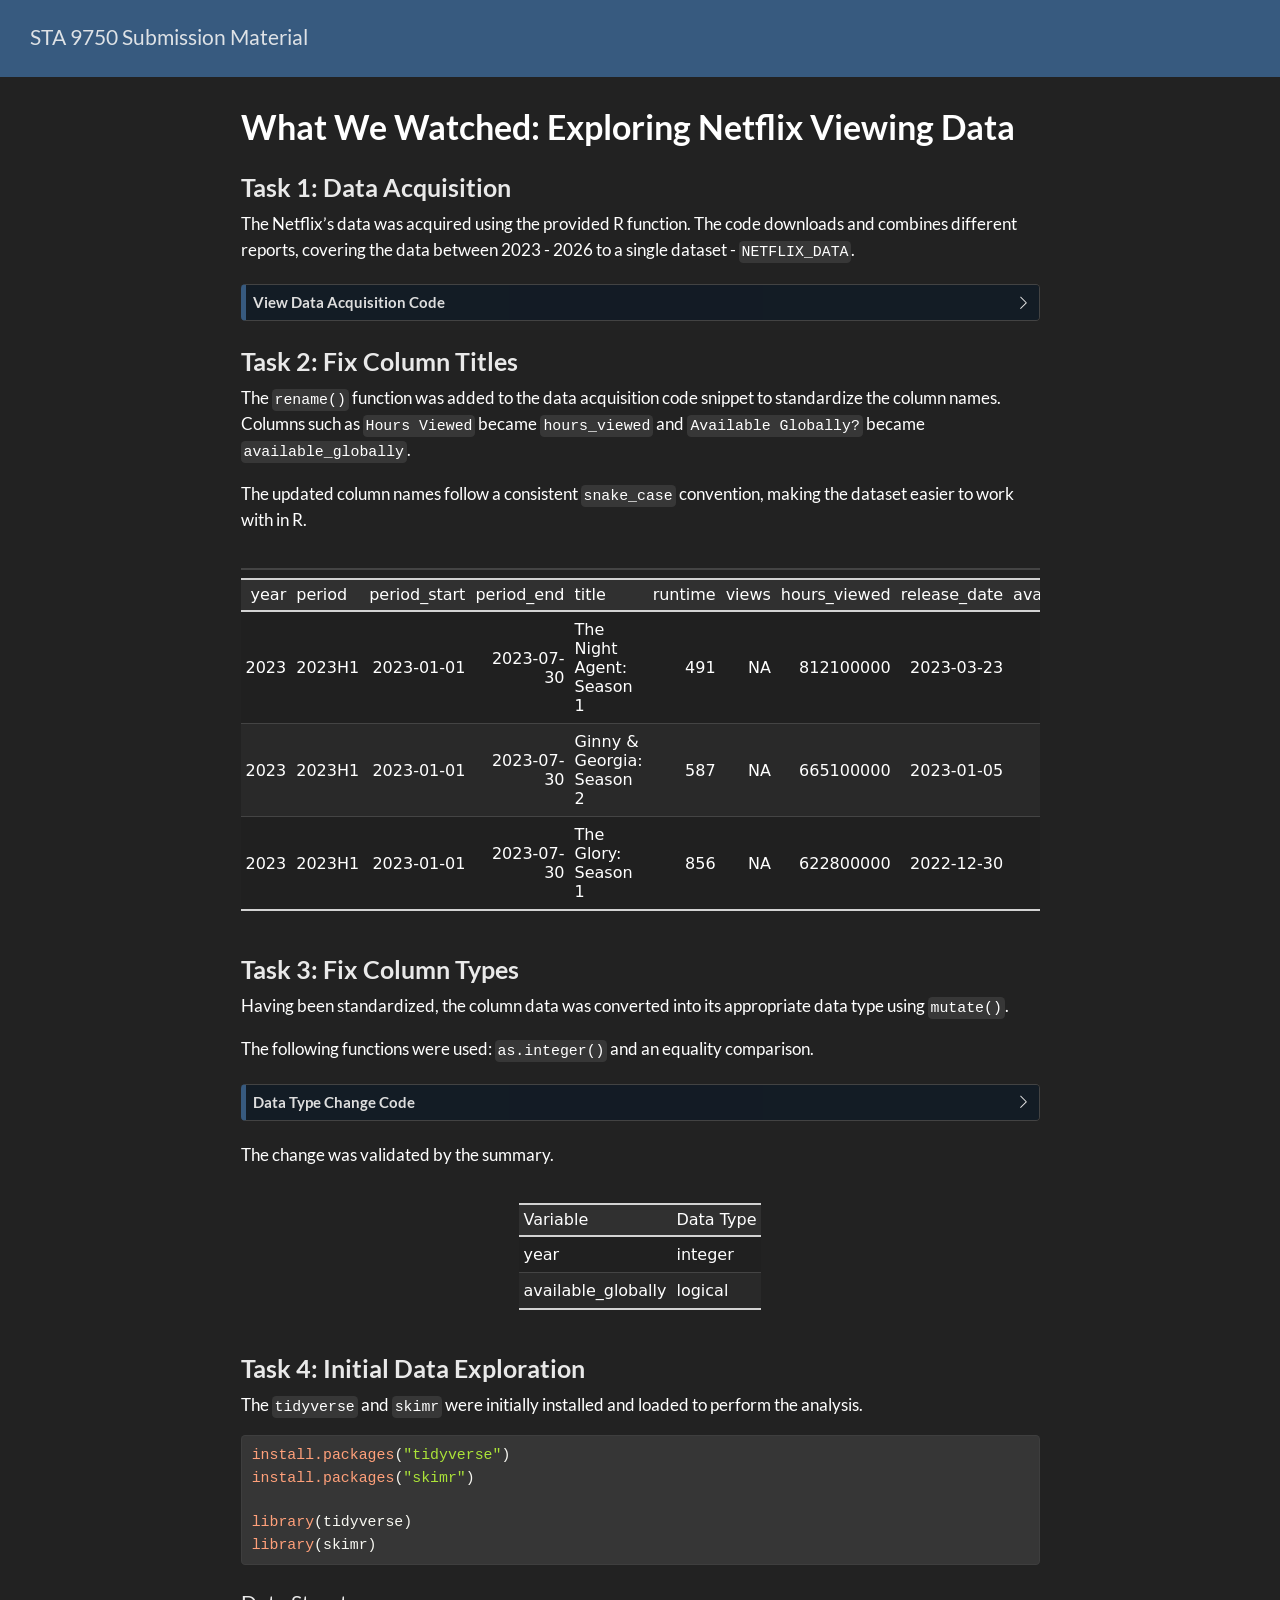
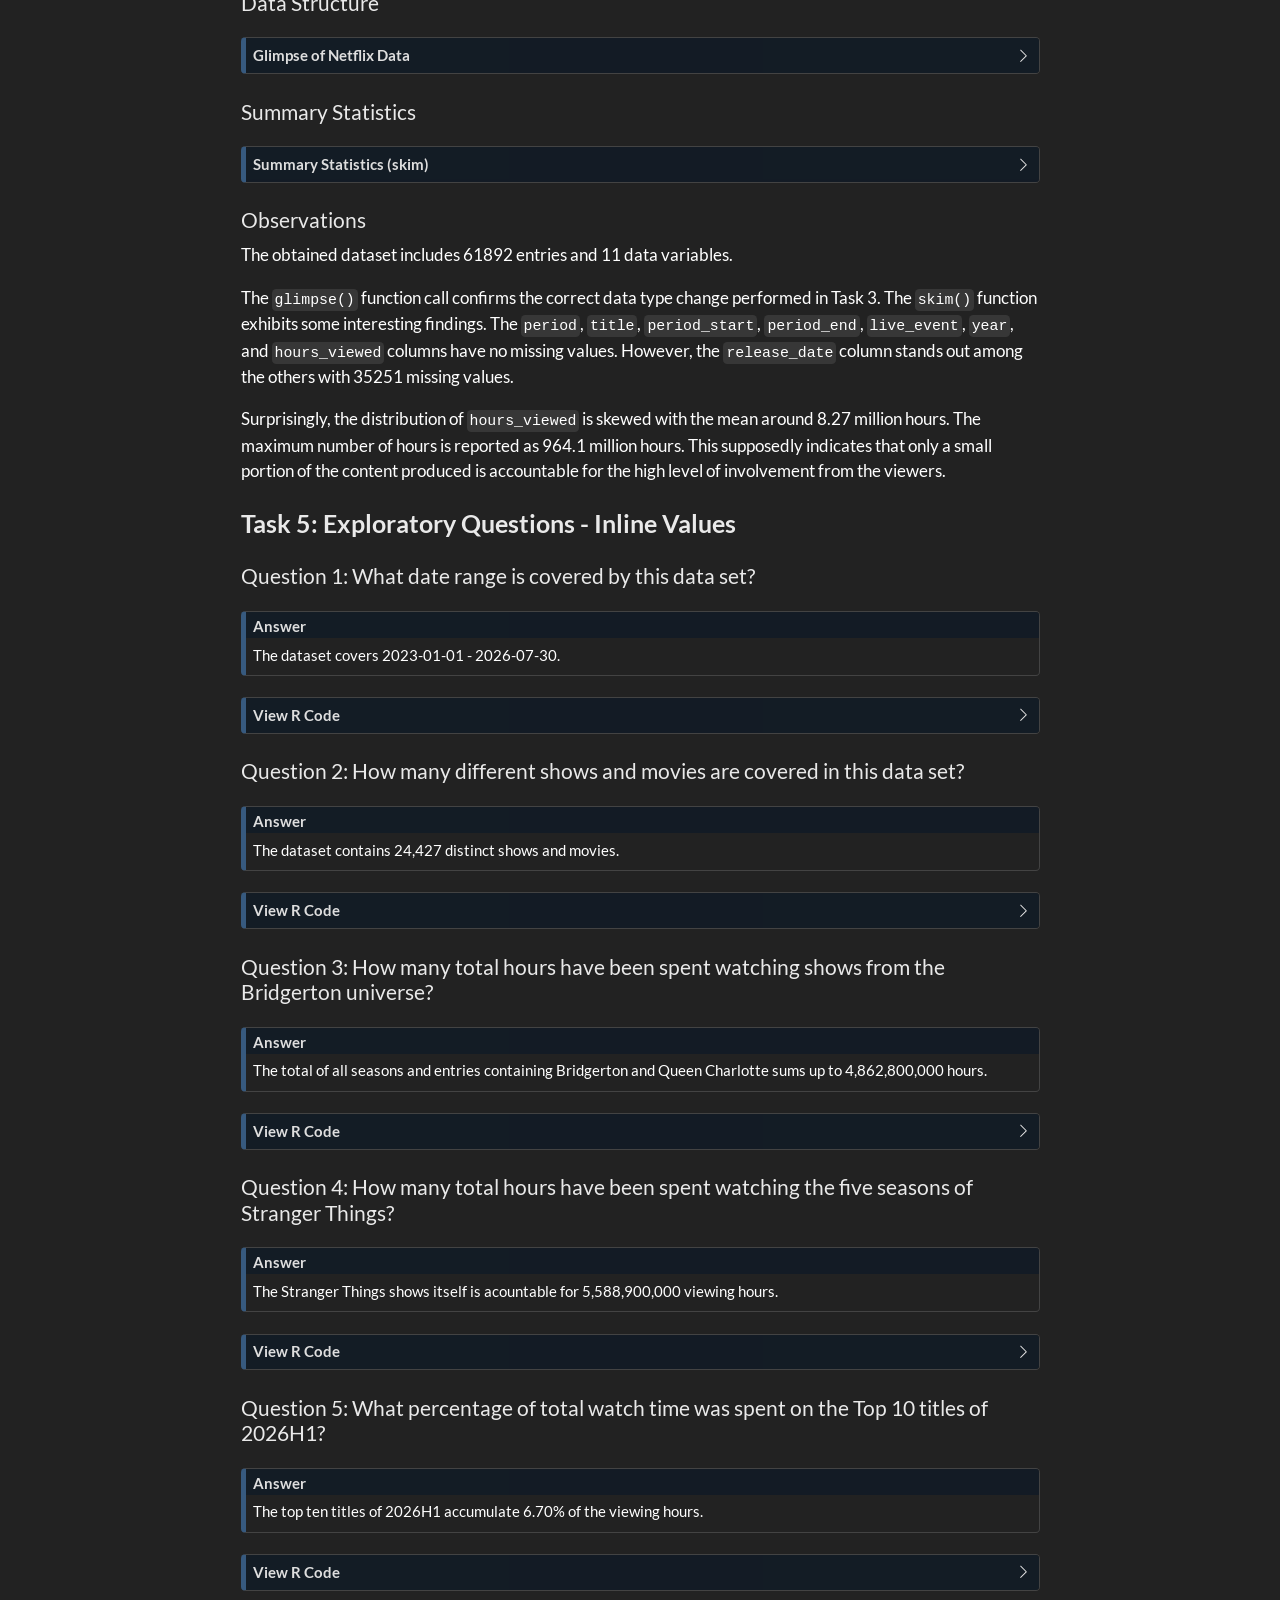
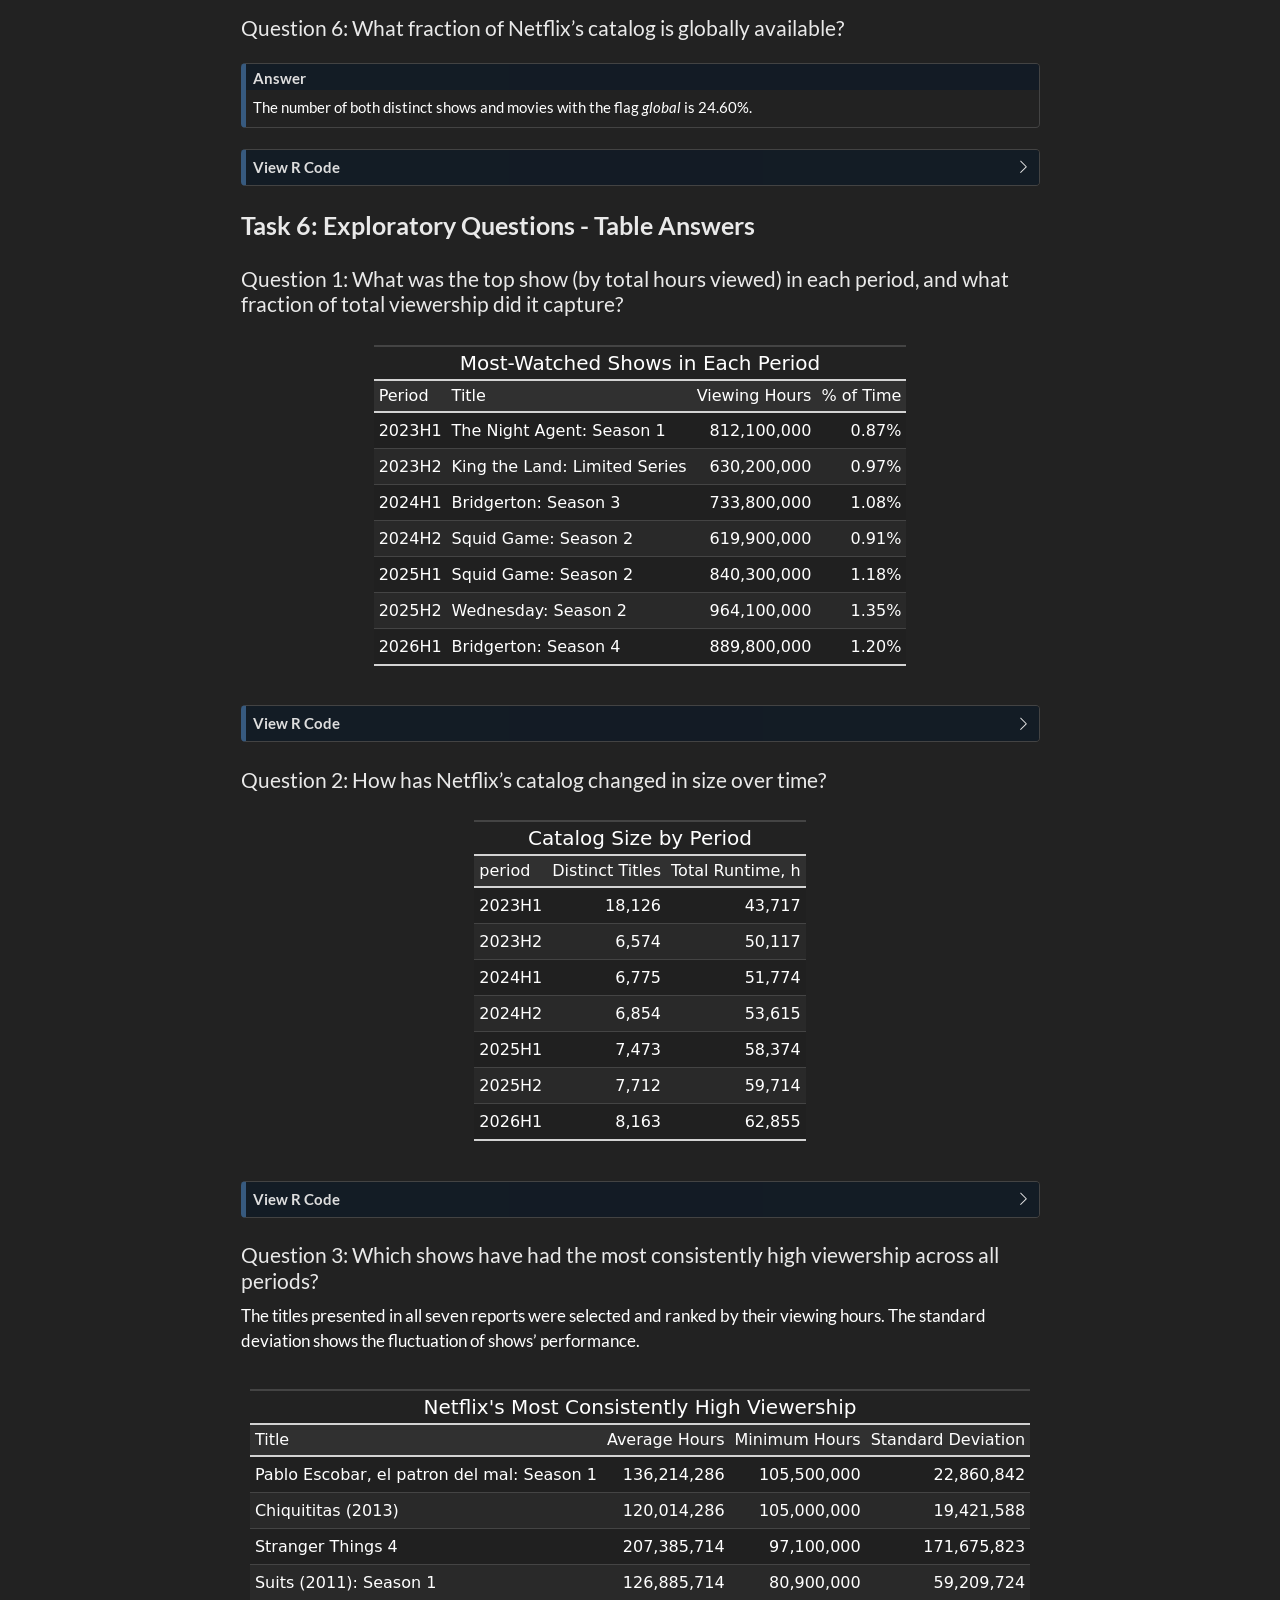
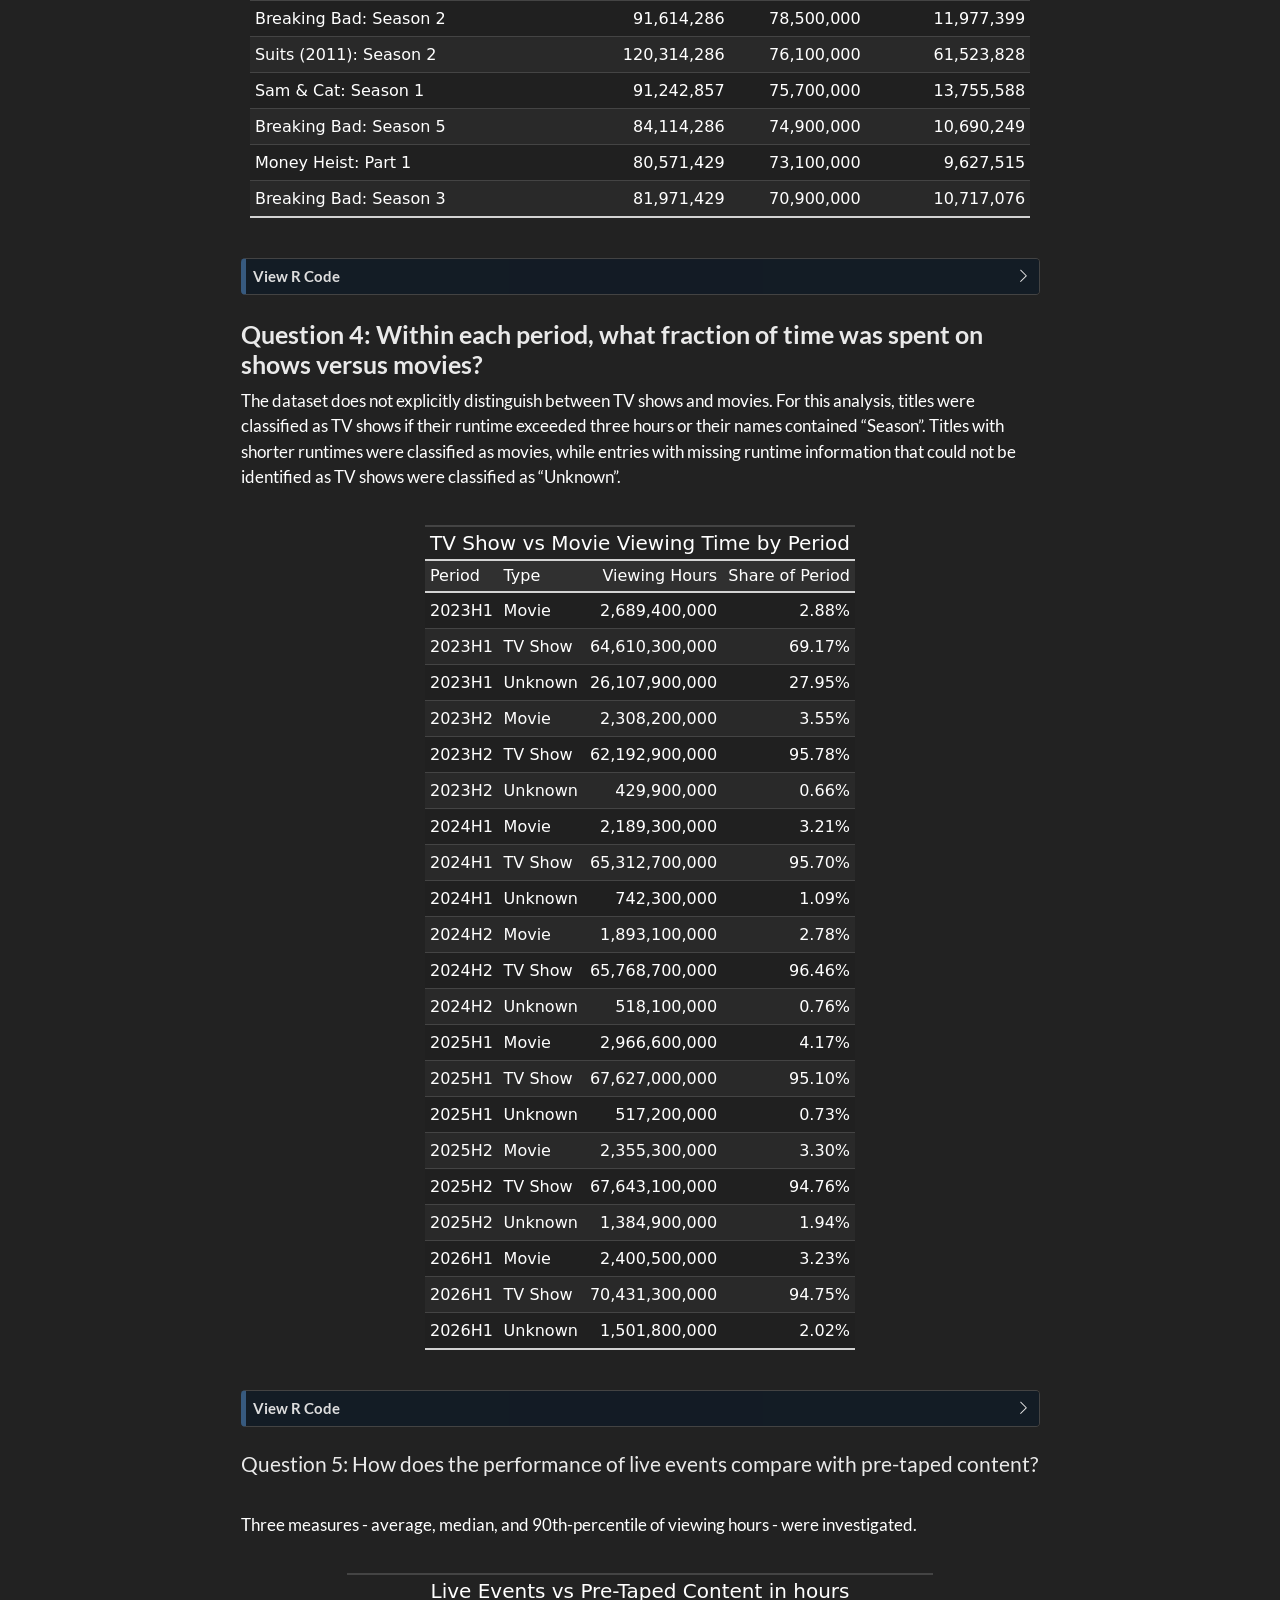
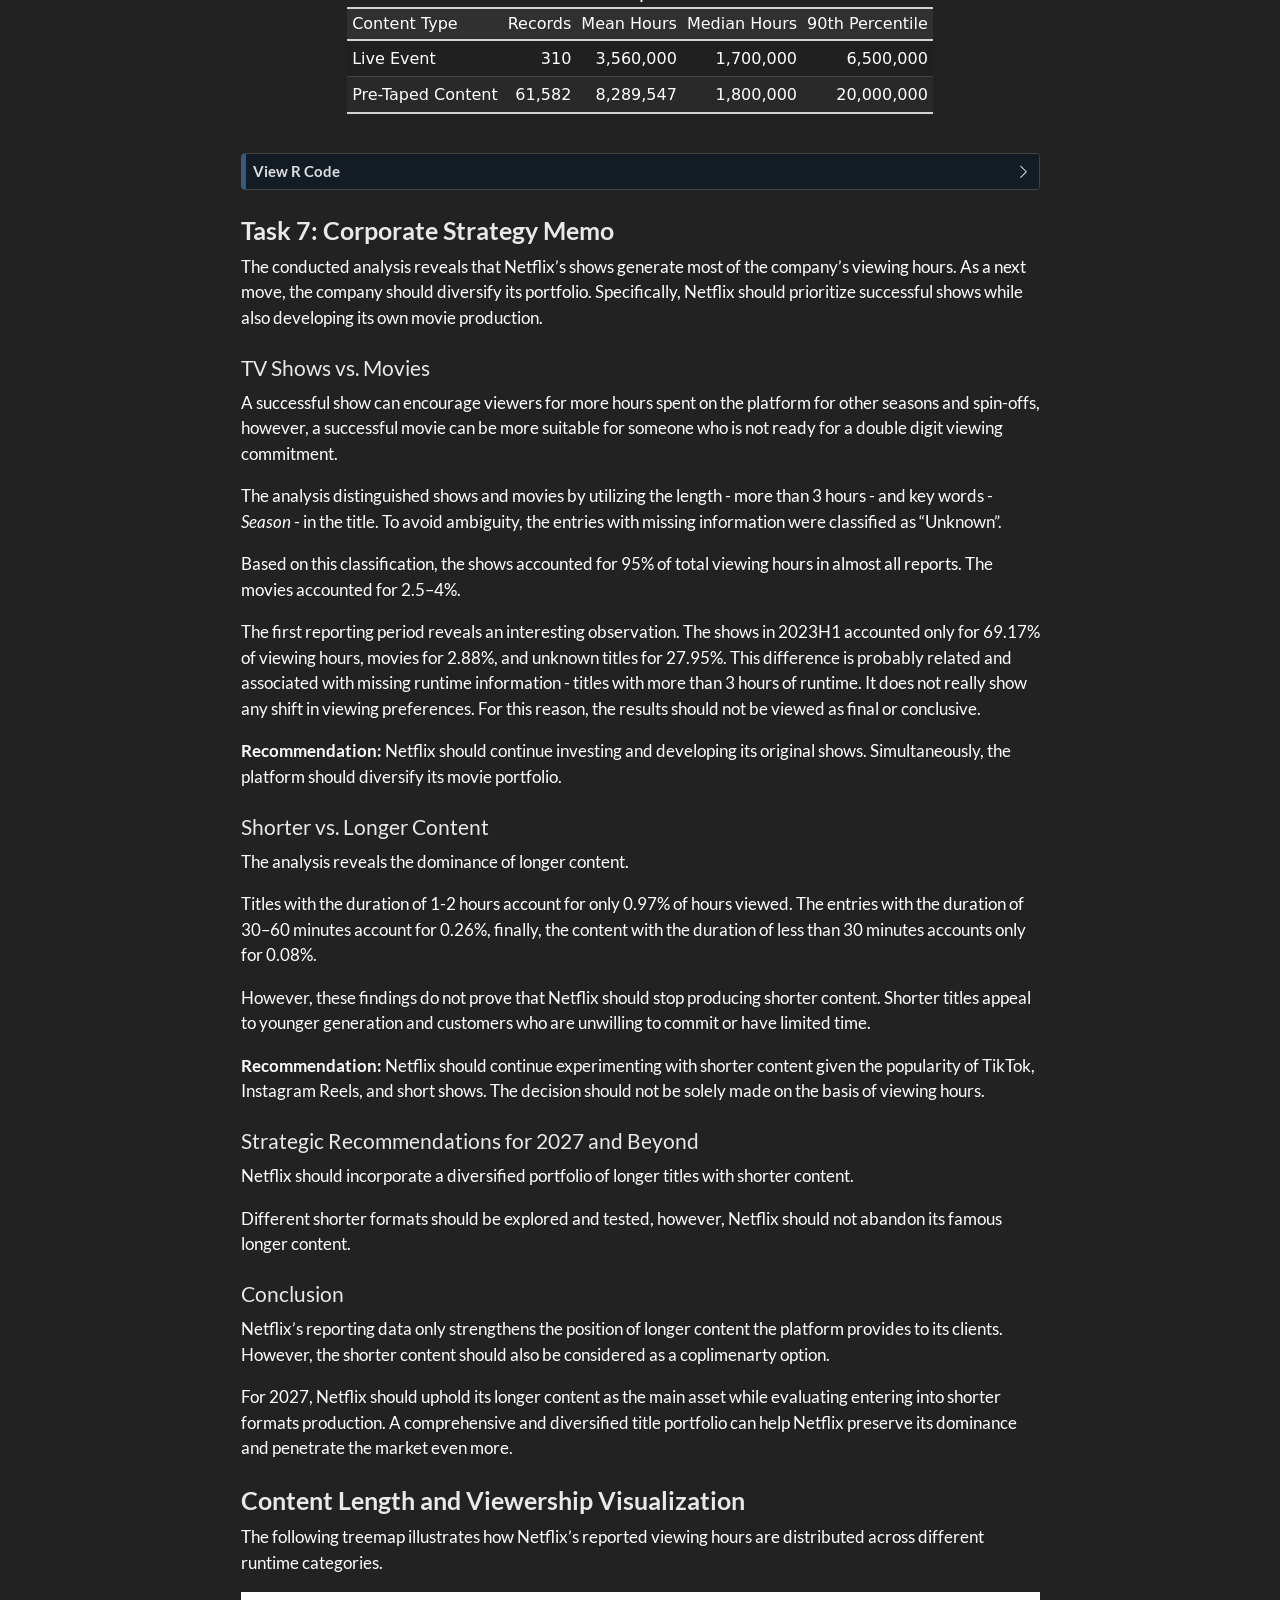
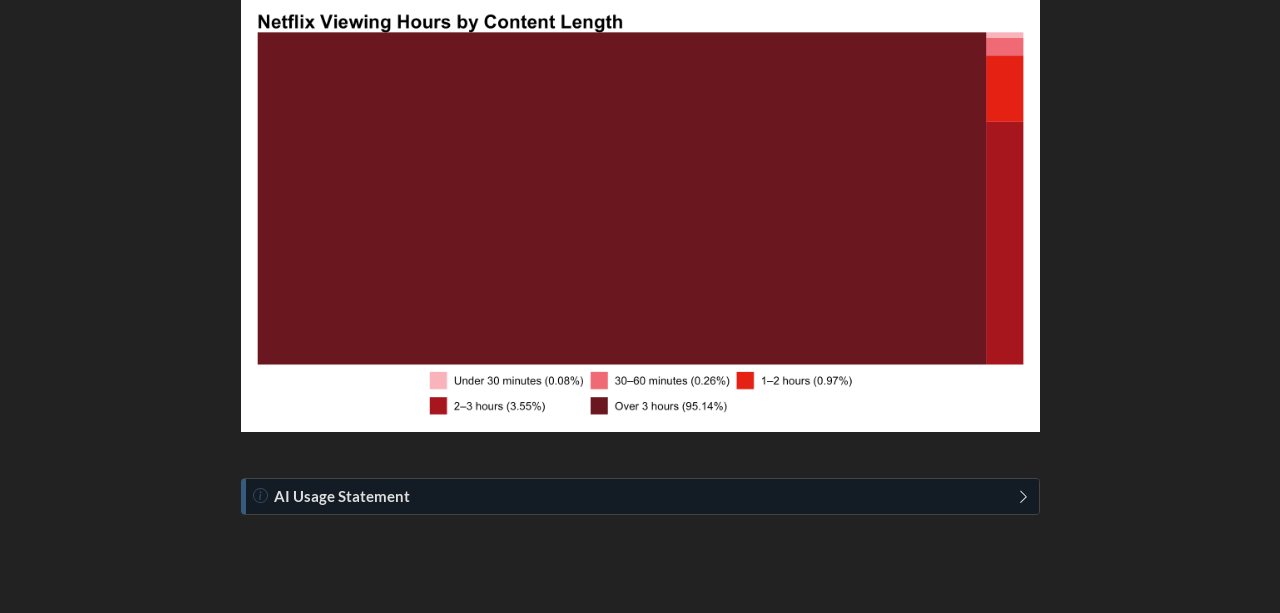
==== commit 70832c99: "Fixing the heatmap" ====
--- a/docs/mp01.html
+++ b/docs/mp01.html
@@ -9,9 +9,7 @@
 
 <title>What We Watched: Exploring Netflix Viewing Data – STA 9750 Submission Material</title>
 <style>
-/* Default styles provided by pandoc.
-** See https://pandoc.org/MANUAL.html#variables-for-html for config info.
-*/
+
 span.smallcaps{font-variant: small-caps;}
 div.columns{display: flex; gap: 1.5em;}
 div.column{flex: auto;}
@@ -22,11 +20,10 @@
 div.hanging-indent{margin-left: 1.5em; text-indent: -1.5em;}
 ul.task-list{list-style: none;}
 ul.task-list li input[type="checkbox"] {
-  width: 0.8em;
-  margin: 0 0.8em 0.2em -1em; /* quarto-specific, see https://github.com/quarto-dev/quarto-cli/issues/4556 */ 
-  vertical-align: middle;
-}
-/* CSS for syntax highlighting */
+width: 0.8em;
+margin: 0 0.8em 0.2em -1em;  vertical-align: middle;
+}
+
 html { -webkit-text-size-adjust: 100%; }
 pre > code.sourceCode { white-space: pre; position: relative; }
 pre > code.sourceCode > span { display: inline-block; line-height: 1.25; }
@@ -43,44 +40,3973 @@
 pre > code.sourceCode > span { text-indent: -5em; padding-left: 5em; }
 }
 pre.numberSource code
-  { counter-reset: source-line 0; }
+{ counter-reset: source-line 0; }
 pre.numberSource code > span
-  { position: relative; left: -4em; counter-increment: source-line; }
+{ position: relative; left: -4em; counter-increment: source-line; }
 pre.numberSource code > span > a:first-child::before
-  { content: counter(source-line);
-    position: relative; left: -1em; text-align: right; vertical-align: baseline;
-    border: none; display: inline-block;
-    -webkit-touch-callout: none; -webkit-user-select: none;
-    -khtml-user-select: none; -moz-user-select: none;
-    -ms-user-select: none; user-select: none;
-    padding: 0 4px; width: 4em;
-  }
-pre.numberSource { margin-left: 3em;  padding-left: 4px; }
+{ content: counter(source-line);
+position: relative; left: -1em; text-align: right; vertical-align: baseline;
+border: none; display: inline-block;
+-webkit-touch-callout: none; -webkit-user-select: none;
+-khtml-user-select: none; -moz-user-select: none;
+-ms-user-select: none; user-select: none;
+padding: 0 4px; width: 4em;
+}
+pre.numberSource { margin-left: 3em; padding-left: 4px; }
 div.sourceCode
-  {   }
+{ }
 @media screen {
 pre > code.sourceCode > span > a:first-child::before { text-decoration: underline; }
 }
 </style>
 
 
-<script src="site_libs/quarto-nav/quarto-nav.js"></script>
-<script src="site_libs/quarto-nav/headroom.min.js"></script>
-<script src="site_libs/clipboard/clipboard.min.js"></script>
-<script src="site_libs/quarto-search/autocomplete.umd.js"></script>
-<script src="site_libs/quarto-search/fuse.min.js"></script>
-<script src="site_libs/quarto-search/quarto-search.js"></script>
+<script>const headroomChanged = new CustomEvent("quarto-hrChanged", {
+  detail: {},
+  bubbles: true,
+  cancelable: false,
+  composed: false,
+});
+
+const announceDismiss = () => {
+  const annEl = window.document.getElementById("quarto-announcement");
+  if (annEl) {
+    annEl.remove();
+
+    const annId = annEl.getAttribute("data-announcement-id");
+    window.localStorage.setItem(`quarto-announce-${annId}`, "true");
+  }
+};
+
+const announceRegister = () => {
+  const annEl = window.document.getElementById("quarto-announcement");
+  if (annEl) {
+    const annId = annEl.getAttribute("data-announcement-id");
+    const isDismissed =
+      window.localStorage.getItem(`quarto-announce-${annId}`) || false;
+    if (isDismissed) {
+      announceDismiss();
+      return;
+    } else {
+      annEl.classList.remove("hidden");
+    }
+
+    const actionEl = annEl.querySelector(".quarto-announcement-action");
+    if (actionEl) {
+      actionEl.addEventListener("click", function (e) {
+        e.preventDefault();
+        // Hide the bar immediately
+        announceDismiss();
+      });
+    }
+  }
+};
+
+window.document.addEventListener("DOMContentLoaded", function () {
+  let init = false;
+
+  announceRegister();
+
+  // Manage the back to top button, if one is present.
+  let lastScrollTop = window.pageYOffset || document.documentElement.scrollTop;
+  const scrollDownBuffer = 5;
+  const scrollUpBuffer = 35;
+  const btn = document.getElementById("quarto-back-to-top");
+  const hideBackToTop = () => {
+    btn.style.display = "none";
+  };
+  const showBackToTop = () => {
+    btn.style.display = "inline-block";
+  };
+  if (btn) {
+    window.document.addEventListener(
+      "scroll",
+      function () {
+        const currentScrollTop =
+          window.pageYOffset || document.documentElement.scrollTop;
+
+        // Shows and hides the button 'intelligently' as the user scrolls
+        if (currentScrollTop - scrollDownBuffer > lastScrollTop) {
+          hideBackToTop();
+          lastScrollTop = currentScrollTop <= 0 ? 0 : currentScrollTop;
+        } else if (currentScrollTop < lastScrollTop - scrollUpBuffer) {
+          showBackToTop();
+          lastScrollTop = currentScrollTop <= 0 ? 0 : currentScrollTop;
+        }
+
+        // Show the button at the bottom, hides it at the top
+        if (currentScrollTop <= 0) {
+          hideBackToTop();
+        } else if (
+          window.innerHeight + currentScrollTop >=
+          document.body.offsetHeight
+        ) {
+          showBackToTop();
+        }
+      },
+      false
+    );
+  }
+
+  function throttle(func, wait) {
+    var timeout;
+    return function () {
+      const context = this;
+      const args = arguments;
+      const later = function () {
+        clearTimeout(timeout);
+        timeout = null;
+        func.apply(context, args);
+      };
+
+      if (!timeout) {
+        timeout = setTimeout(later, wait);
+      }
+    };
+  }
+
+  function headerOffset() {
+    // Set an offset if there is are fixed top navbar
+    const headerEl = window.document.querySelector("header.fixed-top");
+    if (headerEl) {
+      return headerEl.clientHeight;
+    } else {
+      return 0;
+    }
+  }
+
+  function footerOffset() {
+    const footerEl = window.document.querySelector("footer.footer");
+    if (footerEl) {
+      return footerEl.clientHeight;
+    } else {
+      return 0;
+    }
+  }
+
+  function dashboardOffset() {
+    const dashboardNavEl = window.document.getElementById(
+      "quarto-dashboard-header"
+    );
+    if (dashboardNavEl !== null) {
+      return dashboardNavEl.clientHeight;
+    } else {
+      return 0;
+    }
+  }
+
+  function updateDocumentOffsetWithoutAnimation() {
+    updateDocumentOffset(false);
+  }
+
+  function updateDocumentOffset(animated) {
+    // set body offset
+    const topOffset = headerOffset();
+    const bodyOffset = topOffset + footerOffset() + dashboardOffset();
+    const bodyEl = window.document.body;
+    bodyEl.setAttribute("data-bs-offset", topOffset);
+    bodyEl.style.paddingTop = topOffset + "px";
+
+    // deal with sidebar offsets
+    const sidebars = window.document.querySelectorAll(
+      ".sidebar, .headroom-target"
+    );
+    sidebars.forEach((sidebar) => {
+      if (!animated) {
+        sidebar.classList.add("notransition");
+        // Remove the no transition class after the animation has time to complete
+        setTimeout(function () {
+          sidebar.classList.remove("notransition");
+        }, 201);
+      }
+
+      if (window.Headroom && sidebar.classList.contains("sidebar-unpinned")) {
+        sidebar.style.top = "0";
+        sidebar.style.maxHeight = "100vh";
+      } else {
+        sidebar.style.top = topOffset + "px";
+        sidebar.style.maxHeight = "calc(100vh - " + topOffset + "px)";
+      }
+    });
+
+    // allow space for footer
+    const mainContainer = window.document.querySelector(".quarto-container");
+    if (mainContainer) {
+      mainContainer.style.minHeight = "calc(100vh - " + bodyOffset + "px)";
+    }
+
+    // link offset
+    let linkStyle = window.document.querySelector("#quarto-target-style");
+    if (!linkStyle) {
+      linkStyle = window.document.createElement("style");
+      linkStyle.setAttribute("id", "quarto-target-style");
+      window.document.head.appendChild(linkStyle);
+    }
+    while (linkStyle.firstChild) {
+      linkStyle.removeChild(linkStyle.firstChild);
+    }
+    if (topOffset > 0) {
+      linkStyle.appendChild(
+        window.document.createTextNode(`
+      section:target::before {
+        content: "";
+        display: block;
+        height: ${topOffset}px;
+        margin: -${topOffset}px 0 0;
+      }`)
+      );
+    }
+    if (init) {
+      window.dispatchEvent(headroomChanged);
+    }
+    init = true;
+  }
+
+  // initialize headroom
+  var header = window.document.querySelector("#quarto-header");
+  if (header && window.Headroom) {
+    const headroom = new window.Headroom(header, {
+      tolerance: 5,
+      onPin: function () {
+        const sidebars = window.document.querySelectorAll(
+          ".sidebar, .headroom-target"
+        );
+        sidebars.forEach((sidebar) => {
+          sidebar.classList.remove("sidebar-unpinned");
+        });
+        updateDocumentOffset();
+      },
+      onUnpin: function () {
+        const sidebars = window.document.querySelectorAll(
+          ".sidebar, .headroom-target"
+        );
+        sidebars.forEach((sidebar) => {
+          sidebar.classList.add("sidebar-unpinned");
+        });
+        updateDocumentOffset();
+      },
+    });
+    headroom.init();
+
+    let frozen = false;
+    window.quartoToggleHeadroom = function () {
+      if (frozen) {
+        headroom.unfreeze();
+        frozen = false;
+      } else {
+        headroom.freeze();
+        frozen = true;
+      }
+    };
+  }
+
+  window.addEventListener(
+    "hashchange",
+    function (e) {
+      if (
+        getComputedStyle(document.documentElement).scrollBehavior !== "smooth"
+      ) {
+        window.scrollTo(0, window.pageYOffset - headerOffset());
+      }
+    },
+    false
+  );
+
+  // Observe size changed for the header
+  const headerEl = window.document.querySelector("header.fixed-top");
+  if (headerEl && window.ResizeObserver) {
+    const observer = new window.ResizeObserver(() => {
+      setTimeout(updateDocumentOffsetWithoutAnimation, 0);
+    });
+    observer.observe(headerEl, {
+      attributes: true,
+      childList: true,
+      characterData: true,
+    });
+  } else {
+    window.addEventListener(
+      "resize",
+      throttle(updateDocumentOffsetWithoutAnimation, 50)
+    );
+  }
+  setTimeout(updateDocumentOffsetWithoutAnimation, 250);
+
+  // fixup index.html links if we aren't on the filesystem
+  if (window.location.protocol !== "file:") {
+    const links = window.document.querySelectorAll("a");
+    for (let i = 0; i < links.length; i++) {
+      if (links[i].href) {
+        links[i].dataset.originalHref = links[i].href;
+        // only strip index.html at the end of the path (optionally followed
+        // by a query or fragment) so that files like index.html.md
+        // (alternate-format twins) are left alone (#14667)
+        links[i].href = links[i].href.replace(/\/index\.html(?=[?#]|$)/, "/");
+      }
+    }
+
+    // Fixup any sharing links that require urls
+    // Append url to any sharing urls
+    const sharingLinks = window.document.querySelectorAll(
+      "a.sidebar-tools-main-item, a.quarto-navigation-tool, a.quarto-navbar-tools, a.quarto-navbar-tools-item"
+    );
+    for (let i = 0; i < sharingLinks.length; i++) {
+      const sharingLink = sharingLinks[i];
+      const href = sharingLink.getAttribute("href");
+      if (href) {
+        sharingLink.setAttribute(
+          "href",
+          href.replace("|url|", window.location.href)
+        );
+      }
+    }
+
+    // Scroll the active navigation item into view, if necessary
+    const navSidebar = window.document.querySelector("nav#quarto-sidebar");
+    if (navSidebar) {
+      // Find the active item
+      const activeItem = navSidebar.querySelector("li.sidebar-item a.active");
+      if (activeItem) {
+        // Wait for the scroll height and height to resolve by observing size changes on the
+        // nav element that is scrollable
+        const resizeObserver = new ResizeObserver((_entries) => {
+          // The bottom of the element
+          const elBottom = activeItem.offsetTop;
+          const viewBottom = navSidebar.scrollTop + navSidebar.clientHeight;
+
+          // The element height and scroll height are the same, then we are still loading
+          if (viewBottom !== navSidebar.scrollHeight) {
+            // Determine if the item isn't visible and scroll to it
+            if (elBottom >= viewBottom) {
+              navSidebar.scrollTop = elBottom;
+            }
+
+            // stop observing now since we've completed the scroll
+            resizeObserver.unobserve(navSidebar);
+          }
+        });
+        resizeObserver.observe(navSidebar);
+      }
+    }
+  }
+});
+</script>
+<script>/*!
+ * headroom.js v0.12.0 - Give your page some headroom. Hide your header until you need it
+ * Copyright (c) 2020 Nick Williams - http://wicky.nillia.ms/headroom.js
+ * License: MIT
+ */
+
+!function(t,n){"object"==typeof exports&&"undefined"!=typeof module?module.exports=n():"function"==typeof define&&define.amd?define(n):(t=t||self).Headroom=n()}(this,function(){"use strict";function t(){return"undefined"!=typeof window}function d(t){return function(t){return t&&t.document&&function(t){return 9===t.nodeType}(t.document)}(t)?function(t){var n=t.document,o=n.body,s=n.documentElement;return{scrollHeight:function(){return Math.max(o.scrollHeight,s.scrollHeight,o.offsetHeight,s.offsetHeight,o.clientHeight,s.clientHeight)},height:function(){return t.innerHeight||s.clientHeight||o.clientHeight},scrollY:function(){return void 0!==t.pageYOffset?t.pageYOffset:(s||o.parentNode||o).scrollTop}}}(t):function(t){return{scrollHeight:function(){return Math.max(t.scrollHeight,t.offsetHeight,t.clientHeight)},height:function(){return Math.max(t.offsetHeight,t.clientHeight)},scrollY:function(){return t.scrollTop}}}(t)}function n(t,s,e){var n,o=function(){var n=!1;try{var t={get passive(){n=!0}};window.addEventListener("test",t,t),window.removeEventListener("test",t,t)}catch(t){n=!1}return n}(),i=!1,r=d(t),l=r.scrollY(),a={};function c(){var t=Math.round(r.scrollY()),n=r.height(),o=r.scrollHeight();a.scrollY=t,a.lastScrollY=l,a.direction=l<t?"down":"up",a.distance=Math.abs(t-l),a.isOutOfBounds=t<0||o<t+n,a.top=t<=s.offset[a.direction],a.bottom=o<=t+n,a.toleranceExceeded=a.distance>s.tolerance[a.direction],e(a),l=t,i=!1}function h(){i||(i=!0,n=requestAnimationFrame(c))}var u=!!o&&{passive:!0,capture:!1};return t.addEventListener("scroll",h,u),c(),{destroy:function(){cancelAnimationFrame(n),t.removeEventListener("scroll",h,u)}}}function o(t){return t===Object(t)?t:{down:t,up:t}}function s(t,n){n=n||{},Object.assign(this,s.options,n),this.classes=Object.assign({},s.options.classes,n.classes),this.elem=t,this.tolerance=o(this.tolerance),this.offset=o(this.offset),this.initialised=!1,this.frozen=!1}return s.prototype={constructor:s,init:function(){return s.cutsTheMustard&&!this.initialised&&(this.addClass("initial"),this.initialised=!0,setTimeout(function(t){t.scrollTracker=n(t.scroller,{offset:t.offset,tolerance:t.tolerance},t.update.bind(t))},100,this)),this},destroy:function(){this.initialised=!1,Object.keys(this.classes).forEach(this.removeClass,this),this.scrollTracker.destroy()},unpin:function(){!this.hasClass("pinned")&&this.hasClass("unpinned")||(this.addClass("unpinned"),this.removeClass("pinned"),this.onUnpin&&this.onUnpin.call(this))},pin:function(){this.hasClass("unpinned")&&(this.addClass("pinned"),this.removeClass("unpinned"),this.onPin&&this.onPin.call(this))},freeze:function(){this.frozen=!0,this.addClass("frozen")},unfreeze:function(){this.frozen=!1,this.removeClass("frozen")},top:function(){this.hasClass("top")||(this.addClass("top"),this.removeClass("notTop"),this.onTop&&this.onTop.call(this))},notTop:function(){this.hasClass("notTop")||(this.addClass("notTop"),this.removeClass("top"),this.onNotTop&&this.onNotTop.call(this))},bottom:function(){this.hasClass("bottom")||(this.addClass("bottom"),this.removeClass("notBottom"),this.onBottom&&this.onBottom.call(this))},notBottom:function(){this.hasClass("notBottom")||(this.addClass("notBottom"),this.removeClass("bottom"),this.onNotBottom&&this.onNotBottom.call(this))},shouldUnpin:function(t){return"down"===t.direction&&!t.top&&t.toleranceExceeded},shouldPin:function(t){return"up"===t.direction&&t.toleranceExceeded||t.top},addClass:function(t){this.elem.classList.add.apply(this.elem.classList,this.classes[t].split(" "))},removeClass:function(t){this.elem.classList.remove.apply(this.elem.classList,this.classes[t].split(" "))},hasClass:function(t){return this.classes[t].split(" ").every(function(t){return this.classList.contains(t)},this.elem)},update:function(t){t.isOutOfBounds||!0!==this.frozen&&(t.top?this.top():this.notTop(),t.bottom?this.bottom():this.notBottom(),this.shouldUnpin(t)?this.unpin():this.shouldPin(t)&&this.pin())}},s.options={tolerance:{up:0,down:0},offset:0,scroller:t()?window:null,classes:{frozen:"headroom--frozen",pinned:"headroom--pinned",unpinned:"headroom--unpinned",top:"headroom--top",notTop:"headroom--not-top",bottom:"headroom--bottom",notBottom:"headroom--not-bottom",initial:"headroom"}},s.cutsTheMustard=!!(t()&&function(){}.bind&&"classList"in document.documentElement&&Object.assign&&Object.keys&&requestAnimationFrame),s});
+</script>
+<script>/*!
+ * clipboard.js v2.0.11
+ * https://clipboardjs.com/
+ *
+ * Licensed MIT © Zeno Rocha
+ */
+!function(t,e){"object"==typeof exports&&"object"==typeof module?module.exports=e():"function"==typeof define&&define.amd?define([],e):"object"==typeof exports?exports.ClipboardJS=e():t.ClipboardJS=e()}(this,function(){return n={686:function(t,e,n){"use strict";n.d(e,{default:function(){return b}});var e=n(279),i=n.n(e),e=n(370),u=n.n(e),e=n(817),r=n.n(e);function c(t){try{return document.execCommand(t)}catch(t){return}}var a=function(t){t=r()(t);return c("cut"),t};function o(t,e){var n,o,t=(n=t,o="rtl"===document.documentElement.getAttribute("dir"),(t=document.createElement("textarea")).style.fontSize="12pt",t.style.border="0",t.style.padding="0",t.style.margin="0",t.style.position="absolute",t.style[o?"right":"left"]="-9999px",o=window.pageYOffset||document.documentElement.scrollTop,t.style.top="".concat(o,"px"),t.setAttribute("readonly",""),t.value=n,t);return e.container.appendChild(t),e=r()(t),c("copy"),t.remove(),e}var f=function(t){var e=1<arguments.length&&void 0!==arguments[1]?arguments[1]:{container:document.body},n="";return"string"==typeof t?n=o(t,e):t instanceof HTMLInputElement&&!["text","search","url","tel","password"].includes(null==t?void 0:t.type)?n=o(t.value,e):(n=r()(t),c("copy")),n};function l(t){return(l="function"==typeof Symbol&&"symbol"==typeof Symbol.iterator?function(t){return typeof t}:function(t){return t&&"function"==typeof Symbol&&t.constructor===Symbol&&t!==Symbol.prototype?"symbol":typeof t})(t)}var s=function(){var t=0<arguments.length&&void 0!==arguments[0]?arguments[0]:{},e=t.action,n=void 0===e?"copy":e,o=t.container,e=t.target,t=t.text;if("copy"!==n&&"cut"!==n)throw new Error('Invalid "action" value, use either "copy" or "cut"');if(void 0!==e){if(!e||"object"!==l(e)||1!==e.nodeType)throw new Error('Invalid "target" value, use a valid Element');if("copy"===n&&e.hasAttribute("disabled"))throw new Error('Invalid "target" attribute. Please use "readonly" instead of "disabled" attribute');if("cut"===n&&(e.hasAttribute("readonly")||e.hasAttribute("disabled")))throw new Error('Invalid "target" attribute. You can\'t cut text from elements with "readonly" or "disabled" attributes')}return t?f(t,{container:o}):e?"cut"===n?a(e):f(e,{container:o}):void 0};function p(t){return(p="function"==typeof Symbol&&"symbol"==typeof Symbol.iterator?function(t){return typeof t}:function(t){return t&&"function"==typeof Symbol&&t.constructor===Symbol&&t!==Symbol.prototype?"symbol":typeof t})(t)}function d(t,e){for(var n=0;n<e.length;n++){var o=e[n];o.enumerable=o.enumerable||!1,o.configurable=!0,"value"in o&&(o.writable=!0),Object.defineProperty(t,o.key,o)}}function y(t,e){return(y=Object.setPrototypeOf||function(t,e){return t.__proto__=e,t})(t,e)}function h(n){var o=function(){if("undefined"==typeof Reflect||!Reflect.construct)return!1;if(Reflect.construct.sham)return!1;if("function"==typeof Proxy)return!0;try{return Date.prototype.toString.call(Reflect.construct(Date,[],function(){})),!0}catch(t){return!1}}();return function(){var t,e=v(n);return t=o?(t=v(this).constructor,Reflect.construct(e,arguments,t)):e.apply(this,arguments),e=this,!(t=t)||"object"!==p(t)&&"function"!=typeof t?function(t){if(void 0!==t)return t;throw new ReferenceError("this hasn't been initialised - super() hasn't been called")}(e):t}}function v(t){return(v=Object.setPrototypeOf?Object.getPrototypeOf:function(t){return t.__proto__||Object.getPrototypeOf(t)})(t)}function m(t,e){t="data-clipboard-".concat(t);if(e.hasAttribute(t))return e.getAttribute(t)}var b=function(){!function(t,e){if("function"!=typeof e&&null!==e)throw new TypeError("Super expression must either be null or a function");t.prototype=Object.create(e&&e.prototype,{constructor:{value:t,writable:!0,configurable:!0}}),e&&y(t,e)}(r,i());var t,e,n,o=h(r);function r(t,e){var n;return function(t){if(!(t instanceof r))throw new TypeError("Cannot call a class as a function")}(this),(n=o.call(this)).resolveOptions(e),n.listenClick(t),n}return t=r,n=[{key:"copy",value:function(t){var e=1<arguments.length&&void 0!==arguments[1]?arguments[1]:{container:document.body};return f(t,e)}},{key:"cut",value:function(t){return a(t)}},{key:"isSupported",value:function(){var t=0<arguments.length&&void 0!==arguments[0]?arguments[0]:["copy","cut"],t="string"==typeof t?[t]:t,e=!!document.queryCommandSupported;return t.forEach(function(t){e=e&&!!document.queryCommandSupported(t)}),e}}],(e=[{key:"resolveOptions",value:function(){var t=0<arguments.length&&void 0!==arguments[0]?arguments[0]:{};this.action="function"==typeof t.action?t.action:this.defaultAction,this.target="function"==typeof t.target?t.target:this.defaultTarget,this.text="function"==typeof t.text?t.text:this.defaultText,this.container="object"===p(t.container)?t.container:document.body}},{key:"listenClick",value:function(t){var e=this;this.listener=u()(t,"click",function(t){return e.onClick(t)})}},{key:"onClick",value:function(t){var e=t.delegateTarget||t.currentTarget,n=this.action(e)||"copy",t=s({action:n,container:this.container,target:this.target(e),text:this.text(e)});this.emit(t?"success":"error",{action:n,text:t,trigger:e,clearSelection:function(){e&&e.focus(),window.getSelection().removeAllRanges()}})}},{key:"defaultAction",value:function(t){return m("action",t)}},{key:"defaultTarget",value:function(t){t=m("target",t);if(t)return document.querySelector(t)}},{key:"defaultText",value:function(t){return m("text",t)}},{key:"destroy",value:function(){this.listener.destroy()}}])&&d(t.prototype,e),n&&d(t,n),r}()},828:function(t){var e;"undefined"==typeof Element||Element.prototype.matches||((e=Element.prototype).matches=e.matchesSelector||e.mozMatchesSelector||e.msMatchesSelector||e.oMatchesSelector||e.webkitMatchesSelector),t.exports=function(t,e){for(;t&&9!==t.nodeType;){if("function"==typeof t.matches&&t.matches(e))return t;t=t.parentNode}}},438:function(t,e,n){var u=n(828);function i(t,e,n,o,r){var i=function(e,n,t,o){return function(t){t.delegateTarget=u(t.target,n),t.delegateTarget&&o.call(e,t)}}.apply(this,arguments);return t.addEventListener(n,i,r),{destroy:function(){t.removeEventListener(n,i,r)}}}t.exports=function(t,e,n,o,r){return"function"==typeof t.addEventListener?i.apply(null,arguments):"function"==typeof n?i.bind(null,document).apply(null,arguments):("string"==typeof t&&(t=document.querySelectorAll(t)),Array.prototype.map.call(t,function(t){return i(t,e,n,o,r)}))}},879:function(t,n){n.node=function(t){return void 0!==t&&t instanceof HTMLElement&&1===t.nodeType},n.nodeList=function(t){var e=Object.prototype.toString.call(t);return void 0!==t&&("[object NodeList]"===e||"[object HTMLCollection]"===e)&&"length"in t&&(0===t.length||n.node(t[0]))},n.string=function(t){return"string"==typeof t||t instanceof String},n.fn=function(t){return"[object Function]"===Object.prototype.toString.call(t)}},370:function(t,e,n){var f=n(879),l=n(438);t.exports=function(t,e,n){if(!t&&!e&&!n)throw new Error("Missing required arguments");if(!f.string(e))throw new TypeError("Second argument must be a String");if(!f.fn(n))throw new TypeError("Third argument must be a Function");if(f.node(t))return c=e,a=n,(u=t).addEventListener(c,a),{destroy:function(){u.removeEventListener(c,a)}};if(f.nodeList(t))return o=t,r=e,i=n,Array.prototype.forEach.call(o,function(t){t.addEventListener(r,i)}),{destroy:function(){Array.prototype.forEach.call(o,function(t){t.removeEventListener(r,i)})}};if(f.string(t))return t=t,e=e,n=n,l(document.body,t,e,n);throw new TypeError("First argument must be a String, HTMLElement, HTMLCollection, or NodeList");var o,r,i,u,c,a}},817:function(t){t.exports=function(t){var e,n="SELECT"===t.nodeName?(t.focus(),t.value):"INPUT"===t.nodeName||"TEXTAREA"===t.nodeName?((e=t.hasAttribute("readonly"))||t.setAttribute("readonly",""),t.select(),t.setSelectionRange(0,t.value.length),e||t.removeAttribute("readonly"),t.value):(t.hasAttribute("contenteditable")&&t.focus(),n=window.getSelection(),(e=document.createRange()).selectNodeContents(t),n.removeAllRanges(),n.addRange(e),n.toString());return n}},279:function(t){function e(){}e.prototype={on:function(t,e,n){var o=this.e||(this.e={});return(o[t]||(o[t]=[])).push({fn:e,ctx:n}),this},once:function(t,e,n){var o=this;function r(){o.off(t,r),e.apply(n,arguments)}return r._=e,this.on(t,r,n)},emit:function(t){for(var e=[].slice.call(arguments,1),n=((this.e||(this.e={}))[t]||[]).slice(),o=0,r=n.length;o<r;o++)n[o].fn.apply(n[o].ctx,e);return this},off:function(t,e){var n=this.e||(this.e={}),o=n[t],r=[];if(o&&e)for(var i=0,u=o.length;i<u;i++)o[i].fn!==e&&o[i].fn._!==e&&r.push(o[i]);return r.length?n[t]=r:delete n[t],this}},t.exports=e,t.exports.TinyEmitter=e}},r={},o.n=function(t){var e=t&&t.__esModule?function(){return t.default}:function(){return t};return o.d(e,{a:e}),e},o.d=function(t,e){for(var n in e)o.o(e,n)&&!o.o(t,n)&&Object.defineProperty(t,n,{enumerable:!0,get:e[n]})},o.o=function(t,e){return Object.prototype.hasOwnProperty.call(t,e)},o(686).default;function o(t){if(r[t])return r[t].exports;var e=r[t]={exports:{}};return n[t](e,e.exports,o),e.exports}var n,r});</script>
+<script>/*! @algolia/autocomplete-js 1.19.1 | MIT License | © Algolia, Inc. and contributors | https://github.com/algolia/autocomplete */
+!function(e,t){"object"==typeof exports&&"undefined"!=typeof module?t(exports):"function"==typeof define&&define.amd?define(["exports"],t):t((e="undefined"!=typeof globalThis?globalThis:e||self)["@algolia/autocomplete-js"]={})}(this,(function(e){"use strict";function t(e,t){var n=Object.keys(e);if(Object.getOwnPropertySymbols){var r=Object.getOwnPropertySymbols(e);t&&(r=r.filter((function(t){return Object.getOwnPropertyDescriptor(e,t).enumerable}))),n.push.apply(n,r)}return n}function n(e){for(var n=1;n<arguments.length;n++){var r=null!=arguments[n]?arguments[n]:{};n%2?t(Object(r),!0).forEach((function(t){o(e,t,r[t])})):Object.getOwnPropertyDescriptors?Object.defineProperties(e,Object.getOwnPropertyDescriptors(r)):t(Object(r)).forEach((function(t){Object.defineProperty(e,t,Object.getOwnPropertyDescriptor(r,t))}))}return e}function r(e){return r="function"==typeof Symbol&&"symbol"==typeof Symbol.iterator?function(e){return typeof e}:function(e){return e&&"function"==typeof Symbol&&e.constructor===Symbol&&e!==Symbol.prototype?"symbol":typeof e},r(e)}function o(e,t,n){return(t=function(e){var t=function(e,t){if("object"!=typeof e||null===e)return e;var n=e[Symbol.toPrimitive];if(void 0!==n){var r=n.call(e,t||"default");if("object"!=typeof r)return r;throw new TypeError("@@toPrimitive must return a primitive value.")}return("string"===t?String:Number)(e)}(e,"string");return"symbol"==typeof t?t:String(t)}(t))in e?Object.defineProperty(e,t,{value:n,enumerable:!0,configurable:!0,writable:!0}):e[t]=n,e}function i(){return i=Object.assign?Object.assign.bind():function(e){for(var t=1;t<arguments.length;t++){var n=arguments[t];for(var r in n)Object.prototype.hasOwnProperty.call(n,r)&&(e[r]=n[r])}return e},i.apply(this,arguments)}function u(e,t){if(null==e)return{};var n,r,o=function(e,t){if(null==e)return{};var n,r,o={},i=Object.keys(e);for(r=0;r<i.length;r++)n=i[r],t.indexOf(n)>=0||(o[n]=e[n]);return o}(e,t);if(Object.getOwnPropertySymbols){var i=Object.getOwnPropertySymbols(e);for(r=0;r<i.length;r++)n=i[r],t.indexOf(n)>=0||Object.prototype.propertyIsEnumerable.call(e,n)&&(o[n]=e[n])}return o}function a(e,t){return function(e){if(Array.isArray(e))return e}(e)||function(e,t){var n=null==e?null:"undefined"!=typeof Symbol&&e[Symbol.iterator]||e["@@iterator"];if(null!=n){var r,o,i,u,a=[],l=!0,c=!1;try{if(i=(n=n.call(e)).next,0===t){if(Object(n)!==n)return;l=!1}else for(;!(l=(r=i.call(n)).done)&&(a.push(r.value),a.length!==t);l=!0);}catch(e){c=!0,o=e}finally{try{if(!l&&null!=n.return&&(u=n.return(),Object(u)!==u))return}finally{if(c)throw o}}return a}}(e,t)||c(e,t)||function(){throw new TypeError("Invalid attempt to destructure non-iterable instance.\nIn order to be iterable, non-array objects must have a [Symbol.iterator]() method.")}()}function l(e){return function(e){if(Array.isArray(e))return s(e)}(e)||function(e){if("undefined"!=typeof Symbol&&null!=e[Symbol.iterator]||null!=e["@@iterator"])return Array.from(e)}(e)||c(e)||function(){throw new TypeError("Invalid attempt to spread non-iterable instance.\nIn order to be iterable, non-array objects must have a [Symbol.iterator]() method.")}()}function c(e,t){if(e){if("string"==typeof e)return s(e,t);var n=Object.prototype.toString.call(e).slice(8,-1);return"Object"===n&&e.constructor&&(n=e.constructor.name),"Map"===n||"Set"===n?Array.from(e):"Arguments"===n||/^(?:Ui|I)nt(?:8|16|32)(?:Clamped)?Array$/.test(n)?s(e,t):void 0}}function s(e,t){(null==t||t>e.length)&&(t=e.length);for(var n=0,r=new Array(t);n<t;n++)r[n]=e[n];return r}function f(e){return{current:e}}function p(e,t){var n=void 0;return function(){for(var r=arguments.length,o=new Array(r),i=0;i<r;i++)o[i]=arguments[i];n&&clearTimeout(n),n=setTimeout((function(){return e.apply(void 0,o)}),t)}}function m(e){return e.reduce((function(e,t){return e.concat(t)}),[])}var v=0;function d(){return"autocomplete-".concat(v++)}function y(e,t){return t.reduce((function(e,t){return e&&e[t]}),e)}function b(e){return 0===e.collections.length?0:e.collections.reduce((function(e,t){return e+t.items.length}),0)}function g(e){return e!==Object(e)}function h(e,t){if(e===t)return!0;if(g(e)||g(t)||"function"==typeof e||"function"==typeof t)return e===t;if(Object.keys(e).length!==Object.keys(t).length)return!1;for(var n=0,r=Object.keys(e);n<r.length;n++){var o=r[n];if(!(o in t))return!1;if(!h(e[o],t[o]))return!1}return!0}var _=function(){};var O="1.19.1",S=[{segment:"autocomplete-core",version:O}];function j(e){var t=e.item,n=e.items,r=void 0===n?[]:n;return{index:t.__autocomplete_indexName,items:[t],positions:[1+r.findIndex((function(e){return e.objectID===t.objectID}))],queryID:t.__autocomplete_queryID,algoliaSource:["autocomplete"]}}function P(e,t){return function(e){if(Array.isArray(e))return e}(e)||function(e,t){var n=null==e?null:"undefined"!=typeof Symbol&&e[Symbol.iterator]||e["@@iterator"];if(null!=n){var r,o,i,u,a=[],l=!0,c=!1;try{if(i=(n=n.call(e)).next,0===t){if(Object(n)!==n)return;l=!1}else for(;!(l=(r=i.call(n)).done)&&(a.push(r.value),a.length!==t);l=!0);}catch(e){c=!0,o=e}finally{try{if(!l&&null!=n.return&&(u=n.return(),Object(u)!==u))return}finally{if(c)throw o}}return a}}(e,t)||function(e,t){if(!e)return;if("string"==typeof e)return w(e,t);var n=Object.prototype.toString.call(e).slice(8,-1);"Object"===n&&e.constructor&&(n=e.constructor.name);if("Map"===n||"Set"===n)return Array.from(e);if("Arguments"===n||/^(?:Ui|I)nt(?:8|16|32)(?:Clamped)?Array$/.test(n))return w(e,t)}(e,t)||function(){throw new TypeError("Invalid attempt to destructure non-iterable instance.\nIn order to be iterable, non-array objects must have a [Symbol.iterator]() method.")}()}function w(e,t){(null==t||t>e.length)&&(t=e.length);for(var n=0,r=new Array(t);n<t;n++)r[n]=e[n];return r}var I=["items"],A=["items"];function E(e){return E="function"==typeof Symbol&&"symbol"==typeof Symbol.iterator?function(e){return typeof e}:function(e){return e&&"function"==typeof Symbol&&e.constructor===Symbol&&e!==Symbol.prototype?"symbol":typeof e},E(e)}function D(e){return function(e){if(Array.isArray(e))return C(e)}(e)||function(e){if("undefined"!=typeof Symbol&&null!=e[Symbol.iterator]||null!=e["@@iterator"])return Array.from(e)}(e)||function(e,t){if(!e)return;if("string"==typeof e)return C(e,t);var n=Object.prototype.toString.call(e).slice(8,-1);"Object"===n&&e.constructor&&(n=e.constructor.name);if("Map"===n||"Set"===n)return Array.from(e);if("Arguments"===n||/^(?:Ui|I)nt(?:8|16|32)(?:Clamped)?Array$/.test(n))return C(e,t)}(e)||function(){throw new TypeError("Invalid attempt to spread non-iterable instance.\nIn order to be iterable, non-array objects must have a [Symbol.iterator]() method.")}()}function C(e,t){(null==t||t>e.length)&&(t=e.length);for(var n=0,r=new Array(t);n<t;n++)r[n]=e[n];return r}function k(e,t){if(null==e)return{};var n,r,o=function(e,t){if(null==e)return{};var n,r,o={},i=Object.keys(e);for(r=0;r<i.length;r++)n=i[r],t.indexOf(n)>=0||(o[n]=e[n]);return o}(e,t);if(Object.getOwnPropertySymbols){var i=Object.getOwnPropertySymbols(e);for(r=0;r<i.length;r++)n=i[r],t.indexOf(n)>=0||Object.prototype.propertyIsEnumerable.call(e,n)&&(o[n]=e[n])}return o}function x(e,t){var n=Object.keys(e);if(Object.getOwnPropertySymbols){var r=Object.getOwnPropertySymbols(e);t&&(r=r.filter((function(t){return Object.getOwnPropertyDescriptor(e,t).enumerable}))),n.push.apply(n,r)}return n}function N(e){for(var t=1;t<arguments.length;t++){var n=null!=arguments[t]?arguments[t]:{};t%2?x(Object(n),!0).forEach((function(t){T(e,t,n[t])})):Object.getOwnPropertyDescriptors?Object.defineProperties(e,Object.getOwnPropertyDescriptors(n)):x(Object(n)).forEach((function(t){Object.defineProperty(e,t,Object.getOwnPropertyDescriptor(n,t))}))}return e}function T(e,t,n){return(t=function(e){var t=function(e,t){if("object"!==E(e)||null===e)return e;var n=e[Symbol.toPrimitive];if(void 0!==n){var r=n.call(e,t||"default");if("object"!==E(r))return r;throw new TypeError("@@toPrimitive must return a primitive value.")}return("string"===t?String:Number)(e)}(e,"string");return"symbol"===E(t)?t:String(t)}(t))in e?Object.defineProperty(e,t,{value:n,enumerable:!0,configurable:!0,writable:!0}):e[t]=n,e}function q(e){for(var t=arguments.length>1&&void 0!==arguments[1]?arguments[1]:20,n=[],r=0;r<e.objectIDs.length;r+=t)n.push(N(N({},e),{},{objectIDs:e.objectIDs.slice(r,r+t)}));return n}function B(e){return e.map((function(e){var t=e.items,n=k(e,I);return N(N({},n),{},{objectIDs:(null==t?void 0:t.map((function(e){return e.objectID})))||n.objectIDs})}))}function R(e){var t,n,r,o=(t=P((e.version||"").split(".").map(Number),2),n=t[0],r=t[1],n>=3||2===n&&r>=4||1===n&&r>=10);function i(t,n,r){if(o&&void 0!==r){var i=r[0].__autocomplete_algoliaCredentials,u={"X-Algolia-Application-Id":i.appId,"X-Algolia-API-Key":i.apiKey};e.apply(void 0,[t].concat(D(n),[{headers:u}]))}else e.apply(void 0,[t].concat(D(n)))}return{init:function(t,n){e("init",{appId:t,apiKey:n})},setAuthenticatedUserToken:function(t){e("setAuthenticatedUserToken",t)},setUserToken:function(t){e("setUserToken",t)},clickedObjectIDsAfterSearch:function(){for(var e=arguments.length,t=new Array(e),n=0;n<e;n++)t[n]=arguments[n];t.length>0&&i("clickedObjectIDsAfterSearch",B(t),t[0].items)},clickedObjectIDs:function(){for(var e=arguments.length,t=new Array(e),n=0;n<e;n++)t[n]=arguments[n];t.length>0&&i("clickedObjectIDs",B(t),t[0].items)},clickedFilters:function(){for(var t=arguments.length,n=new Array(t),r=0;r<t;r++)n[r]=arguments[r];n.length>0&&e.apply(void 0,["clickedFilters"].concat(n))},convertedObjectIDsAfterSearch:function(){for(var e=arguments.length,t=new Array(e),n=0;n<e;n++)t[n]=arguments[n];t.length>0&&i("convertedObjectIDsAfterSearch",B(t),t[0].items)},convertedObjectIDs:function(){for(var e=arguments.length,t=new Array(e),n=0;n<e;n++)t[n]=arguments[n];t.length>0&&i("convertedObjectIDs",B(t),t[0].items)},convertedFilters:function(){for(var t=arguments.length,n=new Array(t),r=0;r<t;r++)n[r]=arguments[r];n.length>0&&e.apply(void 0,["convertedFilters"].concat(n))},viewedObjectIDs:function(){for(var e=arguments.length,t=new Array(e),n=0;n<e;n++)t[n]=arguments[n];t.length>0&&t.reduce((function(e,t){var n=t.items,r=k(t,A);return[].concat(D(e),D(q(N(N({},r),{},{objectIDs:(null==n?void 0:n.map((function(e){return e.objectID})))||r.objectIDs})).map((function(e){return{items:n,payload:e}}))))}),[]).forEach((function(e){var t=e.items;return i("viewedObjectIDs",[e.payload],t)}))},viewedFilters:function(){for(var t=arguments.length,n=new Array(t),r=0;r<t;r++)n[r]=arguments[r];n.length>0&&e.apply(void 0,["viewedFilters"].concat(n))}}}function L(e){var t=e.items.reduce((function(e,t){var n;return e[t.__autocomplete_indexName]=(null!==(n=e[t.__autocomplete_indexName])&&void 0!==n?n:[]).concat(t),e}),{});return Object.keys(t).map((function(e){return{index:e,items:t[e],algoliaSource:["autocomplete"]}}))}function F(e){return e.objectID&&e.__autocomplete_indexName&&e.__autocomplete_queryID}function U(e){return U="function"==typeof Symbol&&"symbol"==typeof Symbol.iterator?function(e){return typeof e}:function(e){return e&&"function"==typeof Symbol&&e.constructor===Symbol&&e!==Symbol.prototype?"symbol":typeof e},U(e)}function M(e){return function(e){if(Array.isArray(e))return H(e)}(e)||function(e){if("undefined"!=typeof Symbol&&null!=e[Symbol.iterator]||null!=e["@@iterator"])return Array.from(e)}(e)||function(e,t){if(!e)return;if("string"==typeof e)return H(e,t);var n=Object.prototype.toString.call(e).slice(8,-1);"Object"===n&&e.constructor&&(n=e.constructor.name);if("Map"===n||"Set"===n)return Array.from(e);if("Arguments"===n||/^(?:Ui|I)nt(?:8|16|32)(?:Clamped)?Array$/.test(n))return H(e,t)}(e)||function(){throw new TypeError("Invalid attempt to spread non-iterable instance.\nIn order to be iterable, non-array objects must have a [Symbol.iterator]() method.")}()}function H(e,t){(null==t||t>e.length)&&(t=e.length);for(var n=0,r=new Array(t);n<t;n++)r[n]=e[n];return r}function V(e,t){var n=Object.keys(e);if(Object.getOwnPropertySymbols){var r=Object.getOwnPropertySymbols(e);t&&(r=r.filter((function(t){return Object.getOwnPropertyDescriptor(e,t).enumerable}))),n.push.apply(n,r)}return n}function W(e){for(var t=1;t<arguments.length;t++){var n=null!=arguments[t]?arguments[t]:{};t%2?V(Object(n),!0).forEach((function(t){Q(e,t,n[t])})):Object.getOwnPropertyDescriptors?Object.defineProperties(e,Object.getOwnPropertyDescriptors(n)):V(Object(n)).forEach((function(t){Object.defineProperty(e,t,Object.getOwnPropertyDescriptor(n,t))}))}return e}function Q(e,t,n){return(t=function(e){var t=function(e,t){if("object"!==U(e)||null===e)return e;var n=e[Symbol.toPrimitive];if(void 0!==n){var r=n.call(e,t||"default");if("object"!==U(r))return r;throw new TypeError("@@toPrimitive must return a primitive value.")}return("string"===t?String:Number)(e)}(e,"string");return"symbol"===U(t)?t:String(t)}(t))in e?Object.defineProperty(e,t,{value:n,enumerable:!0,configurable:!0,writable:!0}):e[t]=n,e}var K="2.15.0",$="https://cdn.jsdelivr.net/npm/search-insights@".concat(K,"/dist/search-insights.min.js"),z=p((function(e){var t=e.onItemsChange,n=e.items,r=e.insights,o=e.state;t({insights:r,insightsEvents:L({items:n}).map((function(e){return W({eventName:"Items Viewed"},e)})),state:o})}),400);function G(e){var t=function(e){return W({onItemsChange:function(e){var t=e.insights,n=e.insightsEvents,r=e.state;t.viewedObjectIDs.apply(t,M(n.map((function(e){return W(W({},e),{},{algoliaSource:J(e.algoliaSource,r.context)})}))))},onSelect:function(e){var t=e.insights,n=e.insightsEvents,r=e.state;t.clickedObjectIDsAfterSearch.apply(t,M(n.map((function(e){return W(W({},e),{},{algoliaSource:J(e.algoliaSource,r.context)})}))))},onActive:_,__autocomplete_clickAnalytics:!0},e)}(e),n=t.insightsClient,r=t.insightsInitParams,o=t.onItemsChange,i=t.onSelect,u=t.onActive,a=t.__autocomplete_clickAnalytics,l=n;if(n||function(e){if("undefined"!=typeof window)e({window:window})}((function(e){var t=e.window,n=t.AlgoliaAnalyticsObject||"aa";"string"==typeof n&&(l=t[n]),l||(t.AlgoliaAnalyticsObject=n,t[n]||(t[n]=function(){t[n].queue||(t[n].queue=[]);for(var e=arguments.length,r=new Array(e),o=0;o<e;o++)r[o]=arguments[o];t[n].queue.push(r)}),t[n].version=K,l=t[n],function(e){var t="[Autocomplete]: Could not load search-insights.js. Please load it manually following https://alg.li/insights-autocomplete";try{var n=e.document.createElement("script");n.async=!0,n.src=$,n.onerror=function(){console.error(t)},document.body.appendChild(n)}catch(e){console.error(t)}}(t))})),!l)return{};r&&l("init",W({partial:!0},r));var c=R(l),s=f([]),m=p((function(e){var t=e.state;if(t.isOpen){var n=t.collections.reduce((function(e,t){return[].concat(M(e),M(t.items))}),[]).filter(F);h(s.current.map((function(e){return e.objectID})),n.map((function(e){return e.objectID})))||(s.current=n,n.length>0&&z({onItemsChange:o,items:n,insights:c,state:t}))}}),0);return{name:"aa.algoliaInsightsPlugin",subscribe:function(e){var t=e.setContext,n=e.onSelect,r=e.onActive;function o(e){t({algoliaInsightsPlugin:{__algoliaSearchParameters:W(W({},a?{clickAnalytics:!0}:{}),e?{userToken:X(e)}:{}),insights:c}})}l("addAlgoliaAgent","insights-plugin"),o(),l("onUserTokenChange",(function(e){o(e)})),l("getUserToken",null,(function(e,t){o(t)})),n((function(e){var t=e.item,n=e.state,r=e.event,o=e.source;F(t)&&i({state:n,event:r,insights:c,item:t,insightsEvents:[W({eventName:"Item Selected"},j({item:t,items:o.getItems().filter(F)}))]})})),r((function(e){var t=e.item,n=e.source,r=e.state,o=e.event;F(t)&&u({state:r,event:o,insights:c,item:t,insightsEvents:[W({eventName:"Item Active"},j({item:t,items:n.getItems().filter(F)}))]})}))},onStateChange:function(e){var t=e.state;m({state:t})},__autocomplete_pluginOptions:e}}function J(){var e,t=arguments.length>0&&void 0!==arguments[0]?arguments[0]:[],n=arguments.length>1?arguments[1]:void 0;return[].concat(M(t),["autocomplete-internal"],M(null!==(e=n.algoliaInsightsPlugin)&&void 0!==e&&e.__automaticInsights?["autocomplete-automatic"]:[]))}function X(e){return"number"==typeof e?e.toString():e}function Y(e,t){var n=t;return{then:function(t,r){return Y(e.then(ee(t,n,e),ee(r,n,e)),n)},catch:function(t){return Y(e.catch(ee(t,n,e)),n)},finally:function(t){return t&&n.onCancelList.push(t),Y(e.finally(ee(t&&function(){return n.onCancelList=[],t()},n,e)),n)},cancel:function(){n.isCanceled=!0;var e=n.onCancelList;n.onCancelList=[],e.forEach((function(e){e()}))},isCanceled:function(){return!0===n.isCanceled}}}function Z(e){return Y(e,{isCanceled:!1,onCancelList:[]})}function ee(e,t,n){return e?function(n){return t.isCanceled?n:e(n)}:n}var te,ne=!0;function re(e,t,n,r){if(!n)return null;if(e<0&&(null===t||null!==r&&0===t))return n+e;var o=(null===t?-1:t)+e;return o<=-1||o>=n?null===r?null:0:o}function oe(e,t){var n=Object.keys(e);if(Object.getOwnPropertySymbols){var r=Object.getOwnPropertySymbols(e);t&&(r=r.filter((function(t){return Object.getOwnPropertyDescriptor(e,t).enumerable}))),n.push.apply(n,r)}return n}function ie(e){for(var t=1;t<arguments.length;t++){var n=null!=arguments[t]?arguments[t]:{};t%2?oe(Object(n),!0).forEach((function(t){ue(e,t,n[t])})):Object.getOwnPropertyDescriptors?Object.defineProperties(e,Object.getOwnPropertyDescriptors(n)):oe(Object(n)).forEach((function(t){Object.defineProperty(e,t,Object.getOwnPropertyDescriptor(n,t))}))}return e}function ue(e,t,n){return(t=function(e){var t=function(e,t){if("object"!==ae(e)||null===e)return e;var n=e[Symbol.toPrimitive];if(void 0!==n){var r=n.call(e,t||"default");if("object"!==ae(r))return r;throw new TypeError("@@toPrimitive must return a primitive value.")}return("string"===t?String:Number)(e)}(e,"string");return"symbol"===ae(t)?t:String(t)}(t))in e?Object.defineProperty(e,t,{value:n,enumerable:!0,configurable:!0,writable:!0}):e[t]=n,e}function ae(e){return ae="function"==typeof Symbol&&"symbol"==typeof Symbol.iterator?function(e){return typeof e}:function(e){return e&&"function"==typeof Symbol&&e.constructor===Symbol&&e!==Symbol.prototype?"symbol":typeof e},ae(e)}function le(e,t){var n="undefined"!=typeof Symbol&&e[Symbol.iterator]||e["@@iterator"];if(!n){if(Array.isArray(e)||(n=function(e,t){if(!e)return;if("string"==typeof e)return ce(e,t);var n=Object.prototype.toString.call(e).slice(8,-1);"Object"===n&&e.constructor&&(n=e.constructor.name);if("Map"===n||"Set"===n)return Array.from(e);if("Arguments"===n||/^(?:Ui|I)nt(?:8|16|32)(?:Clamped)?Array$/.test(n))return ce(e,t)}(e))||t&&e&&"number"==typeof e.length){n&&(e=n);var r=0,o=function(){};return{s:o,n:function(){return r>=e.length?{done:!0}:{done:!1,value:e[r++]}},e:function(e){throw e},f:o}}throw new TypeError("Invalid attempt to iterate non-iterable instance.\nIn order to be iterable, non-array objects must have a [Symbol.iterator]() method.")}var i,u=!0,a=!1;return{s:function(){n=n.call(e)},n:function(){var e=n.next();return u=e.done,e},e:function(e){a=!0,i=e},f:function(){try{u||null==n.return||n.return()}finally{if(a)throw i}}}}function ce(e,t){(null==t||t>e.length)&&(t=e.length);for(var n=0,r=new Array(t);n<t;n++)r[n]=e[n];return r}var se=function(e,t){var n,r=!1,o=[],i=le(e);try{for(i.s();!(n=i.n()).done;){var u,a,l,c=null===(u=n.value.__autocomplete_pluginOptions)||void 0===u||null===(a=(l=u).awaitSubmit)||void 0===a?void 0:a.call(l);if("number"==typeof c)o.push(c);else if(!0===c){r=!0;break}}}catch(e){i.e(e)}finally{i.f()}return r?t.wait():o.length>0?t.wait(Math.max.apply(Math,o)):void 0};function fe(e){var t=function(e){var t=e.collections.map((function(e){return e.items.length})).reduce((function(e,t,n){var r=(e[n-1]||0)+t;return e.push(r),e}),[]).reduce((function(t,n){return n<=e.activeItemId?t+1:t}),0);return e.collections[t]}(e);if(!t)return null;var n=t.items[function(e){for(var t=e.state,n=e.collection,r=!1,o=0,i=0;!1===r;){var u=t.collections[o];if(u===n){r=!0;break}i+=u.items.length,o++}return t.activeItemId-i}({state:e,collection:t})],r=t.source;return{item:n,itemInputValue:r.getItemInputValue({item:n,state:e}),itemUrl:r.getItemUrl({item:n,state:e}),source:r}}function pe(e,t,n){return[e,null==n?void 0:n.sourceId,t].filter(Boolean).join("-").replace(/\s/g,"")}var me=/((gt|sm)-|galaxy nexus)|samsung[- ]|samsungbrowser/i;function ve(e){return e.nativeEvent||e}function de(e){return de="function"==typeof Symbol&&"symbol"==typeof Symbol.iterator?function(e){return typeof e}:function(e){return e&&"function"==typeof Symbol&&e.constructor===Symbol&&e!==Symbol.prototype?"symbol":typeof e},de(e)}function ye(e,t){var n=Object.keys(e);if(Object.getOwnPropertySymbols){var r=Object.getOwnPropertySymbols(e);t&&(r=r.filter((function(t){return Object.getOwnPropertyDescriptor(e,t).enumerable}))),n.push.apply(n,r)}return n}function be(e,t,n){return(t=function(e){var t=function(e,t){if("object"!==de(e)||null===e)return e;var n=e[Symbol.toPrimitive];if(void 0!==n){var r=n.call(e,t||"default");if("object"!==de(r))return r;throw new TypeError("@@toPrimitive must return a primitive value.")}return("string"===t?String:Number)(e)}(e,"string");return"symbol"===de(t)?t:String(t)}(t))in e?Object.defineProperty(e,t,{value:n,enumerable:!0,configurable:!0,writable:!0}):e[t]=n,e}function ge(e,t,n){var r,o=t.initialState;return{getState:function(){return o},dispatch:function(r,i){var u=function(e){for(var t=1;t<arguments.length;t++){var n=null!=arguments[t]?arguments[t]:{};t%2?ye(Object(n),!0).forEach((function(t){be(e,t,n[t])})):Object.getOwnPropertyDescriptors?Object.defineProperties(e,Object.getOwnPropertyDescriptors(n)):ye(Object(n)).forEach((function(t){Object.defineProperty(e,t,Object.getOwnPropertyDescriptor(n,t))}))}return e}({},o);o=e(o,{type:r,props:t,payload:i}),n({state:o,prevState:u})},pendingRequests:(r=[],{add:function(e){return r.push(e),e.finally((function(){r=r.filter((function(t){return t!==e}))}))},cancelAll:function(){r.forEach((function(e){return e.cancel()}))},isEmpty:function(){return 0===r.length},wait:function(e){return ne?(ne=!1,te=e?Promise.race([Promise.all(r),new Promise((function(t){return setTimeout(t,e)}))]):Promise.all(r),te.then((function(){ne=!0}))):te}})}}function he(e){return he="function"==typeof Symbol&&"symbol"==typeof Symbol.iterator?function(e){return typeof e}:function(e){return e&&"function"==typeof Symbol&&e.constructor===Symbol&&e!==Symbol.prototype?"symbol":typeof e},he(e)}function _e(e,t){var n=Object.keys(e);if(Object.getOwnPropertySymbols){var r=Object.getOwnPropertySymbols(e);t&&(r=r.filter((function(t){return Object.getOwnPropertyDescriptor(e,t).enumerable}))),n.push.apply(n,r)}return n}function Oe(e){for(var t=1;t<arguments.length;t++){var n=null!=arguments[t]?arguments[t]:{};t%2?_e(Object(n),!0).forEach((function(t){Se(e,t,n[t])})):Object.getOwnPropertyDescriptors?Object.defineProperties(e,Object.getOwnPropertyDescriptors(n)):_e(Object(n)).forEach((function(t){Object.defineProperty(e,t,Object.getOwnPropertyDescriptor(n,t))}))}return e}function Se(e,t,n){return(t=function(e){var t=function(e,t){if("object"!==he(e)||null===e)return e;var n=e[Symbol.toPrimitive];if(void 0!==n){var r=n.call(e,t||"default");if("object"!==he(r))return r;throw new TypeError("@@toPrimitive must return a primitive value.")}return("string"===t?String:Number)(e)}(e,"string");return"symbol"===he(t)?t:String(t)}(t))in e?Object.defineProperty(e,t,{value:n,enumerable:!0,configurable:!0,writable:!0}):e[t]=n,e}function je(e){return je="function"==typeof Symbol&&"symbol"==typeof Symbol.iterator?function(e){return typeof e}:function(e){return e&&"function"==typeof Symbol&&e.constructor===Symbol&&e!==Symbol.prototype?"symbol":typeof e},je(e)}function Pe(e){return function(e){if(Array.isArray(e))return we(e)}(e)||function(e){if("undefined"!=typeof Symbol&&null!=e[Symbol.iterator]||null!=e["@@iterator"])return Array.from(e)}(e)||function(e,t){if(!e)return;if("string"==typeof e)return we(e,t);var n=Object.prototype.toString.call(e).slice(8,-1);"Object"===n&&e.constructor&&(n=e.constructor.name);if("Map"===n||"Set"===n)return Array.from(e);if("Arguments"===n||/^(?:Ui|I)nt(?:8|16|32)(?:Clamped)?Array$/.test(n))return we(e,t)}(e)||function(){throw new TypeError("Invalid attempt to spread non-iterable instance.\nIn order to be iterable, non-array objects must have a [Symbol.iterator]() method.")}()}function we(e,t){(null==t||t>e.length)&&(t=e.length);for(var n=0,r=new Array(t);n<t;n++)r[n]=e[n];return r}function Ie(e,t){var n=Object.keys(e);if(Object.getOwnPropertySymbols){var r=Object.getOwnPropertySymbols(e);t&&(r=r.filter((function(t){return Object.getOwnPropertyDescriptor(e,t).enumerable}))),n.push.apply(n,r)}return n}function Ae(e){for(var t=1;t<arguments.length;t++){var n=null!=arguments[t]?arguments[t]:{};t%2?Ie(Object(n),!0).forEach((function(t){Ee(e,t,n[t])})):Object.getOwnPropertyDescriptors?Object.defineProperties(e,Object.getOwnPropertyDescriptors(n)):Ie(Object(n)).forEach((function(t){Object.defineProperty(e,t,Object.getOwnPropertyDescriptor(n,t))}))}return e}function Ee(e,t,n){return(t=function(e){var t=function(e,t){if("object"!==je(e)||null===e)return e;var n=e[Symbol.toPrimitive];if(void 0!==n){var r=n.call(e,t||"default");if("object"!==je(r))return r;throw new TypeError("@@toPrimitive must return a primitive value.")}return("string"===t?String:Number)(e)}(e,"string");return"symbol"===je(t)?t:String(t)}(t))in e?Object.defineProperty(e,t,{value:n,enumerable:!0,configurable:!0,writable:!0}):e[t]=n,e}function De(e,t){var n,r="undefined"!=typeof window?window:{},o=e.plugins||[];return Ae(Ae({debug:!1,openOnFocus:!1,enterKeyHint:void 0,ignoreCompositionEvents:!1,placeholder:"",autoFocus:!1,defaultActiveItemId:null,stallThreshold:300,insights:void 0,environment:r,shouldPanelOpen:function(e){return b(e.state)>0},reshape:function(e){return e.sources}},e),{},{id:null!==(n=e.id)&&void 0!==n?n:d(),plugins:o,initialState:Ae({activeItemId:null,query:"",completion:null,collections:[],isOpen:!1,status:"idle",context:{}},e.initialState),onStateChange:function(t){var n;null===(n=e.onStateChange)||void 0===n||n.call(e,t),o.forEach((function(e){var n;return null===(n=e.onStateChange)||void 0===n?void 0:n.call(e,t)}))},onSubmit:function(t){var n;null===(n=e.onSubmit)||void 0===n||n.call(e,t),o.forEach((function(e){var n;return null===(n=e.onSubmit)||void 0===n?void 0:n.call(e,t)}))},onReset:function(t){var n;null===(n=e.onReset)||void 0===n||n.call(e,t),o.forEach((function(e){var n;return null===(n=e.onReset)||void 0===n?void 0:n.call(e,t)}))},getSources:function(n){return Promise.all([].concat(Pe(o.map((function(e){return e.getSources}))),[e.getSources]).filter(Boolean).map((function(e){return function(e,t){var n=[];return Promise.resolve(e(t)).then((function(e){return Promise.all(e.filter((function(e){return Boolean(e)})).map((function(e){if(e.sourceId,n.includes(e.sourceId))throw new Error("[Autocomplete] The `sourceId` ".concat(JSON.stringify(e.sourceId)," is not unique."));n.push(e.sourceId);var t={getItemInputValue:function(e){return e.state.query},getItemUrl:function(){},onSelect:function(e){(0,e.setIsOpen)(!1)},onActive:_,onResolve:_};Object.keys(t).forEach((function(e){t[e].__default=!0}));var r=ie(ie({},t),e);return Promise.resolve(r)})))}))}(e,n)}))).then((function(e){return m(e)})).then((function(e){return e.map((function(e){return Ae(Ae({},e),{},{onSelect:function(n){e.onSelect(n),t.forEach((function(e){var t;return null===(t=e.onSelect)||void 0===t?void 0:t.call(e,n)}))},onActive:function(n){e.onActive(n),t.forEach((function(e){var t;return null===(t=e.onActive)||void 0===t?void 0:t.call(e,n)}))},onResolve:function(n){e.onResolve(n),t.forEach((function(e){var t;return null===(t=e.onResolve)||void 0===t?void 0:t.call(e,n)}))}})}))}))},navigator:Ae({navigate:function(e){var t=e.itemUrl;r.location.assign(t)},navigateNewTab:function(e){var t=e.itemUrl,n=r.open(t,"_blank","noopener");null==n||n.focus()},navigateNewWindow:function(e){var t=e.itemUrl;r.open(t,"_blank","noopener")}},e.navigator)})}function Ce(e){return Ce="function"==typeof Symbol&&"symbol"==typeof Symbol.iterator?function(e){return typeof e}:function(e){return e&&"function"==typeof Symbol&&e.constructor===Symbol&&e!==Symbol.prototype?"symbol":typeof e},Ce(e)}function ke(e,t){var n=Object.keys(e);if(Object.getOwnPropertySymbols){var r=Object.getOwnPropertySymbols(e);t&&(r=r.filter((function(t){return Object.getOwnPropertyDescriptor(e,t).enumerable}))),n.push.apply(n,r)}return n}function xe(e){for(var t=1;t<arguments.length;t++){var n=null!=arguments[t]?arguments[t]:{};t%2?ke(Object(n),!0).forEach((function(t){Ne(e,t,n[t])})):Object.getOwnPropertyDescriptors?Object.defineProperties(e,Object.getOwnPropertyDescriptors(n)):ke(Object(n)).forEach((function(t){Object.defineProperty(e,t,Object.getOwnPropertyDescriptor(n,t))}))}return e}function Ne(e,t,n){return(t=function(e){var t=function(e,t){if("object"!==Ce(e)||null===e)return e;var n=e[Symbol.toPrimitive];if(void 0!==n){var r=n.call(e,t||"default");if("object"!==Ce(r))return r;throw new TypeError("@@toPrimitive must return a primitive value.")}return("string"===t?String:Number)(e)}(e,"string");return"symbol"===Ce(t)?t:String(t)}(t))in e?Object.defineProperty(e,t,{value:n,enumerable:!0,configurable:!0,writable:!0}):e[t]=n,e}function Te(e){return Te="function"==typeof Symbol&&"symbol"==typeof Symbol.iterator?function(e){return typeof e}:function(e){return e&&"function"==typeof Symbol&&e.constructor===Symbol&&e!==Symbol.prototype?"symbol":typeof e},Te(e)}function qe(e,t){var n=Object.keys(e);if(Object.getOwnPropertySymbols){var r=Object.getOwnPropertySymbols(e);t&&(r=r.filter((function(t){return Object.getOwnPropertyDescriptor(e,t).enumerable}))),n.push.apply(n,r)}return n}function Be(e){for(var t=1;t<arguments.length;t++){var n=null!=arguments[t]?arguments[t]:{};t%2?qe(Object(n),!0).forEach((function(t){Re(e,t,n[t])})):Object.getOwnPropertyDescriptors?Object.defineProperties(e,Object.getOwnPropertyDescriptors(n)):qe(Object(n)).forEach((function(t){Object.defineProperty(e,t,Object.getOwnPropertyDescriptor(n,t))}))}return e}function Re(e,t,n){return(t=function(e){var t=function(e,t){if("object"!==Te(e)||null===e)return e;var n=e[Symbol.toPrimitive];if(void 0!==n){var r=n.call(e,t||"default");if("object"!==Te(r))return r;throw new TypeError("@@toPrimitive must return a primitive value.")}return("string"===t?String:Number)(e)}(e,"string");return"symbol"===Te(t)?t:String(t)}(t))in e?Object.defineProperty(e,t,{value:n,enumerable:!0,configurable:!0,writable:!0}):e[t]=n,e}function Le(e){return function(e){if(Array.isArray(e))return Fe(e)}(e)||function(e){if("undefined"!=typeof Symbol&&null!=e[Symbol.iterator]||null!=e["@@iterator"])return Array.from(e)}(e)||function(e,t){if(!e)return;if("string"==typeof e)return Fe(e,t);var n=Object.prototype.toString.call(e).slice(8,-1);"Object"===n&&e.constructor&&(n=e.constructor.name);if("Map"===n||"Set"===n)return Array.from(e);if("Arguments"===n||/^(?:Ui|I)nt(?:8|16|32)(?:Clamped)?Array$/.test(n))return Fe(e,t)}(e)||function(){throw new TypeError("Invalid attempt to spread non-iterable instance.\nIn order to be iterable, non-array objects must have a [Symbol.iterator]() method.")}()}function Fe(e,t){(null==t||t>e.length)&&(t=e.length);for(var n=0,r=new Array(t);n<t;n++)r[n]=e[n];return r}function Ue(e){return Boolean(e.execute)}function Me(e,t,n){if(o=e,Boolean(null==o?void 0:o.execute)){var r="algolia"===e.requesterId?Object.assign.apply(Object,[{}].concat(Le(Object.keys(n.context).map((function(e){var t;return null===(t=n.context[e])||void 0===t?void 0:t.__algoliaSearchParameters}))))):{};return Be(Be({},e),{},{requests:e.queries.map((function(n){return{query:"algolia"===e.requesterId?Be(Be({},n),{},{params:Be(Be({},r),n.params)}):n,sourceId:t,transformResponse:e.transformResponse}}))})}var o;return{items:e,sourceId:t}}function He(e){var t=e.reduce((function(e,t){if(!Ue(t))return e.push(t),e;var n=t.searchClient,r=t.execute,o=t.requesterId,i=t.requests,u=e.find((function(e){return Ue(t)&&Ue(e)&&e.searchClient===n&&Boolean(o)&&e.requesterId===o}));if(u){var a;(a=u.items).push.apply(a,Le(i))}else{var l={execute:r,requesterId:o,items:i,searchClient:n};e.push(l)}return e}),[]).map((function(e){if(!Ue(e))return Promise.resolve(e);var t=e,n=t.execute,r=t.items;return n({searchClient:t.searchClient,requests:r})}));return Promise.all(t).then((function(e){return m(e)}))}function Ve(e,t,n){return t.map((function(t){var r,o=e.filter((function(e){return e.sourceId===t.sourceId})),i=o.map((function(e){return e.items})),u=o[0].transformResponse,a=u?u({results:r=i,hits:r.map((function(e){return e.hits})).filter(Boolean),facetHits:r.map((function(e){var t;return null===(t=e.facetHits)||void 0===t?void 0:t.map((function(e){return{label:e.value,count:e.count,_highlightResult:{label:{value:e.highlighted}}}}))})).filter(Boolean)}):i;return t.onResolve({source:t,results:i,items:a,state:n.getState()}),a.every(Boolean),'The `getItems` function from source "'.concat(t.sourceId,'" must return an array of items but returned ').concat(JSON.stringify(void 0),".\n\nDid you forget to return items?\n\nSee: https://www.algolia.com/doc/ui-libraries/autocomplete/core-concepts/sources/#param-getitems"),{source:t,items:a}}))}function We(e){return We="function"==typeof Symbol&&"symbol"==typeof Symbol.iterator?function(e){return typeof e}:function(e){return e&&"function"==typeof Symbol&&e.constructor===Symbol&&e!==Symbol.prototype?"symbol":typeof e},We(e)}var Qe=["event","nextState","props","query","refresh","store"];function Ke(e,t){var n=Object.keys(e);if(Object.getOwnPropertySymbols){var r=Object.getOwnPropertySymbols(e);t&&(r=r.filter((function(t){return Object.getOwnPropertyDescriptor(e,t).enumerable}))),n.push.apply(n,r)}return n}function $e(e){for(var t=1;t<arguments.length;t++){var n=null!=arguments[t]?arguments[t]:{};t%2?Ke(Object(n),!0).forEach((function(t){ze(e,t,n[t])})):Object.getOwnPropertyDescriptors?Object.defineProperties(e,Object.getOwnPropertyDescriptors(n)):Ke(Object(n)).forEach((function(t){Object.defineProperty(e,t,Object.getOwnPropertyDescriptor(n,t))}))}return e}function ze(e,t,n){return(t=function(e){var t=function(e,t){if("object"!==We(e)||null===e)return e;var n=e[Symbol.toPrimitive];if(void 0!==n){var r=n.call(e,t||"default");if("object"!==We(r))return r;throw new TypeError("@@toPrimitive must return a primitive value.")}return("string"===t?String:Number)(e)}(e,"string");return"symbol"===We(t)?t:String(t)}(t))in e?Object.defineProperty(e,t,{value:n,enumerable:!0,configurable:!0,writable:!0}):e[t]=n,e}function Ge(e,t){if(null==e)return{};var n,r,o=function(e,t){if(null==e)return{};var n,r,o={},i=Object.keys(e);for(r=0;r<i.length;r++)n=i[r],t.indexOf(n)>=0||(o[n]=e[n]);return o}(e,t);if(Object.getOwnPropertySymbols){var i=Object.getOwnPropertySymbols(e);for(r=0;r<i.length;r++)n=i[r],t.indexOf(n)>=0||Object.prototype.propertyIsEnumerable.call(e,n)&&(o[n]=e[n])}return o}var Je,Xe,Ye,Ze=null,et=(Je=-1,Xe=-1,Ye=void 0,function(e){var t=++Je;return Promise.resolve(e).then((function(e){return Ye&&t<Xe?Ye:(Xe=t,Ye=e,e)}))});function tt(e){var t=e.event,n=e.nextState,r=void 0===n?{}:n,o=e.props,i=e.query,u=e.refresh,a=e.store,l=Ge(e,Qe);Ze&&o.environment.clearTimeout(Ze);var c=l.setCollections,s=l.setIsOpen,f=l.setQuery,p=l.setActiveItemId,v=l.setStatus,d=l.setContext;if(f(i),p(o.defaultActiveItemId),!i&&!1===o.openOnFocus){var y,b=a.getState().collections.map((function(e){return $e($e({},e),{},{items:[]})}));v("idle"),c(b),s(null!==(y=r.isOpen)&&void 0!==y?y:o.shouldPanelOpen({state:a.getState()}));var g=Z(et(b).then((function(){return Promise.resolve()})));return a.pendingRequests.add(g)}v("loading"),Ze=o.environment.setTimeout((function(){v("stalled")}),o.stallThreshold);var h=Z(et(o.getSources($e({query:i,refresh:u,state:a.getState()},l)).then((function(e){return Promise.all(e.map((function(e){return Promise.resolve(e.getItems($e({query:i,refresh:u,state:a.getState()},l))).then((function(t){return Me(t,e.sourceId,a.getState())}))}))).then(He).then((function(t){var n,r=t.some((function(e){return function(e){return!Array.isArray(e)&&Boolean(null==e?void 0:e._automaticInsights)}(e.items)}));r&&d({algoliaInsightsPlugin:$e($e({},(null===(n=a.getState().context)||void 0===n?void 0:n.algoliaInsightsPlugin)||{}),{},{__automaticInsights:r})});return Ve(t,e,a)})).then((function(e){return function(e){var t=e.collections,n=e.props,r=e.state,o=t.reduce((function(e,t){return xe(xe({},e),{},Ne({},t.source.sourceId,xe(xe({},t.source),{},{getItems:function(){return m(t.items)}})))}),{}),i=n.plugins.reduce((function(e,t){return t.reshape?t.reshape(e):e}),{sourcesBySourceId:o,state:r}).sourcesBySourceId;return m(n.reshape({sourcesBySourceId:i,sources:Object.values(i),state:r})).filter(Boolean).map((function(e){return{source:e,items:e.getItems()}}))}({collections:e,props:o,state:a.getState()})}))})))).then((function(e){var n;v("idle"),c(e);var f=o.shouldPanelOpen({state:a.getState()});s(null!==(n=r.isOpen)&&void 0!==n?n:o.openOnFocus&&!i&&f||f);var p=fe(a.getState());if(null!==a.getState().activeItemId&&p){var m=p.item,d=p.itemInputValue,y=p.itemUrl,b=p.source;b.onActive($e({event:t,item:m,itemInputValue:d,itemUrl:y,refresh:u,source:b,state:a.getState()},l))}})).finally((function(){v("idle"),Ze&&o.environment.clearTimeout(Ze)}));return a.pendingRequests.add(h)}function nt(e){return nt="function"==typeof Symbol&&"symbol"==typeof Symbol.iterator?function(e){return typeof e}:function(e){return e&&"function"==typeof Symbol&&e.constructor===Symbol&&e!==Symbol.prototype?"symbol":typeof e},nt(e)}var rt=["event","props","refresh","store"];function ot(e,t){var n=Object.keys(e);if(Object.getOwnPropertySymbols){var r=Object.getOwnPropertySymbols(e);t&&(r=r.filter((function(t){return Object.getOwnPropertyDescriptor(e,t).enumerable}))),n.push.apply(n,r)}return n}function it(e){for(var t=1;t<arguments.length;t++){var n=null!=arguments[t]?arguments[t]:{};t%2?ot(Object(n),!0).forEach((function(t){ut(e,t,n[t])})):Object.getOwnPropertyDescriptors?Object.defineProperties(e,Object.getOwnPropertyDescriptors(n)):ot(Object(n)).forEach((function(t){Object.defineProperty(e,t,Object.getOwnPropertyDescriptor(n,t))}))}return e}function ut(e,t,n){return(t=function(e){var t=function(e,t){if("object"!==nt(e)||null===e)return e;var n=e[Symbol.toPrimitive];if(void 0!==n){var r=n.call(e,t||"default");if("object"!==nt(r))return r;throw new TypeError("@@toPrimitive must return a primitive value.")}return("string"===t?String:Number)(e)}(e,"string");return"symbol"===nt(t)?t:String(t)}(t))in e?Object.defineProperty(e,t,{value:n,enumerable:!0,configurable:!0,writable:!0}):e[t]=n,e}function at(e,t){if(null==e)return{};var n,r,o=function(e,t){if(null==e)return{};var n,r,o={},i=Object.keys(e);for(r=0;r<i.length;r++)n=i[r],t.indexOf(n)>=0||(o[n]=e[n]);return o}(e,t);if(Object.getOwnPropertySymbols){var i=Object.getOwnPropertySymbols(e);for(r=0;r<i.length;r++)n=i[r],t.indexOf(n)>=0||Object.prototype.propertyIsEnumerable.call(e,n)&&(o[n]=e[n])}return o}function lt(e){return lt="function"==typeof Symbol&&"symbol"==typeof Symbol.iterator?function(e){return typeof e}:function(e){return e&&"function"==typeof Symbol&&e.constructor===Symbol&&e!==Symbol.prototype?"symbol":typeof e},lt(e)}var ct=["props","refresh","store"],st=["inputElement","formElement","panelElement"],ft=["inputElement"],pt=["inputElement","maxLength"],mt=["source"],vt=["item","source"];function dt(e,t){var n=Object.keys(e);if(Object.getOwnPropertySymbols){var r=Object.getOwnPropertySymbols(e);t&&(r=r.filter((function(t){return Object.getOwnPropertyDescriptor(e,t).enumerable}))),n.push.apply(n,r)}return n}function yt(e){for(var t=1;t<arguments.length;t++){var n=null!=arguments[t]?arguments[t]:{};t%2?dt(Object(n),!0).forEach((function(t){bt(e,t,n[t])})):Object.getOwnPropertyDescriptors?Object.defineProperties(e,Object.getOwnPropertyDescriptors(n)):dt(Object(n)).forEach((function(t){Object.defineProperty(e,t,Object.getOwnPropertyDescriptor(n,t))}))}return e}function bt(e,t,n){return(t=function(e){var t=function(e,t){if("object"!==lt(e)||null===e)return e;var n=e[Symbol.toPrimitive];if(void 0!==n){var r=n.call(e,t||"default");if("object"!==lt(r))return r;throw new TypeError("@@toPrimitive must return a primitive value.")}return("string"===t?String:Number)(e)}(e,"string");return"symbol"===lt(t)?t:String(t)}(t))in e?Object.defineProperty(e,t,{value:n,enumerable:!0,configurable:!0,writable:!0}):e[t]=n,e}function gt(e,t){if(null==e)return{};var n,r,o=function(e,t){if(null==e)return{};var n,r,o={},i=Object.keys(e);for(r=0;r<i.length;r++)n=i[r],t.indexOf(n)>=0||(o[n]=e[n]);return o}(e,t);if(Object.getOwnPropertySymbols){var i=Object.getOwnPropertySymbols(e);for(r=0;r<i.length;r++)n=i[r],t.indexOf(n)>=0||Object.prototype.propertyIsEnumerable.call(e,n)&&(o[n]=e[n])}return o}function ht(e){var t=e.props,n=e.refresh,r=e.store,o=gt(e,ct);return{getEnvironmentProps:function(e){var n=e.inputElement,o=e.formElement,i=e.panelElement;function u(e){!r.getState().isOpen&&r.pendingRequests.isEmpty()||e.target===n||!1===[o,i].some((function(t){return n=t,r=e.target,n===r||n.contains(r);var n,r}))&&(r.dispatch("blur",null),t.debug||r.pendingRequests.cancelAll())}return yt({onTouchStart:u,onMouseDown:u,onTouchMove:function(e){!1!==r.getState().isOpen&&n===t.environment.document.activeElement&&e.target!==n&&n.blur()}},gt(e,st))},getRootProps:function(e){return yt({role:"combobox","aria-expanded":r.getState().isOpen,"aria-haspopup":"listbox","aria-controls":r.getState().isOpen?r.getState().collections.map((function(e){var n=e.source;return pe(t.id,"list",n)})).join(" "):void 0,"aria-labelledby":pe(t.id,"label")},e)},getFormProps:function(e){e.inputElement;var i=gt(e,ft),u=function(i){var u;t.onSubmit(yt({event:i,refresh:n,state:r.getState()},o)),r.dispatch("submit",null),null===(u=e.inputElement)||void 0===u||u.blur()};return yt({action:"",noValidate:!0,role:"search",onSubmit:function(e){e.preventDefault();var n=se(t.plugins,r.pendingRequests);void 0!==n?n.then((function(){return u(e)})):u(e)},onReset:function(i){var u;i.preventDefault(),t.onReset(yt({event:i,refresh:n,state:r.getState()},o)),r.dispatch("reset",null),null===(u=e.inputElement)||void 0===u||u.focus()}},i)},getLabelProps:function(e){return yt({htmlFor:pe(t.id,"input"),id:pe(t.id,"label")},e)},getInputProps:function(e){var i;function u(e){(t.openOnFocus||Boolean(r.getState().query))&&tt(yt({event:e,props:t,query:r.getState().completion||r.getState().query,refresh:n,store:r},o)),r.dispatch("focus",null)}var a=e||{};a.inputElement;var l=a.maxLength,c=void 0===l?512:l,s=gt(a,pt),f=fe(r.getState()),p=function(e){return Boolean(e&&e.match(me))}((null===(i=t.environment.navigator)||void 0===i?void 0:i.userAgent)||""),m=t.enterKeyHint||(null!=f&&f.itemUrl&&!p?"go":"search");return yt({"aria-autocomplete":"both","aria-activedescendant":r.getState().isOpen&&null!==r.getState().activeItemId?pe(t.id,"item-".concat(r.getState().activeItemId),null==f?void 0:f.source):void 0,"aria-controls":r.getState().isOpen?r.getState().collections.filter((function(e){return e.items.length>0})).map((function(e){var n=e.source;return pe(t.id,"list",n)})).join(" "):void 0,"aria-labelledby":pe(t.id,"label"),value:r.getState().completion||r.getState().query,id:pe(t.id,"input"),autoComplete:"off",autoCorrect:"off",autoCapitalize:"off",enterKeyHint:m,spellCheck:"false",autoFocus:t.autoFocus,placeholder:t.placeholder,maxLength:c,type:"search",onChange:function(e){var i=e.currentTarget.value;t.ignoreCompositionEvents&&ve(e).isComposing?o.setQuery(i):tt(yt({event:e,props:t,query:i.slice(0,c),refresh:n,store:r},o))},onCompositionEnd:function(e){tt(yt({event:e,props:t,query:e.currentTarget.value.slice(0,c),refresh:n,store:r},o))},onKeyDown:function(e){ve(e).isComposing||function(e){var t=e.event,n=e.props,r=e.refresh,o=e.store,i=at(e,rt);if("ArrowUp"===t.key||"ArrowDown"===t.key){var u=function(){var e=fe(o.getState()),t=n.environment.document.getElementById(pe(n.id,"item-".concat(o.getState().activeItemId),null==e?void 0:e.source));t&&(t.scrollIntoViewIfNeeded?t.scrollIntoViewIfNeeded(!1):t.scrollIntoView(!1))},a=function(){var e=fe(o.getState());if(null!==o.getState().activeItemId&&e){var n=e.item,u=e.itemInputValue,a=e.itemUrl,l=e.source;l.onActive(it({event:t,item:n,itemInputValue:u,itemUrl:a,refresh:r,source:l,state:o.getState()},i))}};t.preventDefault(),!1===o.getState().isOpen&&(n.openOnFocus||Boolean(o.getState().query))?tt(it({event:t,props:n,query:o.getState().query,refresh:r,store:o},i)).then((function(){o.dispatch(t.key,{nextActiveItemId:n.defaultActiveItemId}),a(),setTimeout(u,0)})):(o.dispatch(t.key,{}),a(),u())}else if("Escape"===t.key)t.preventDefault(),o.dispatch(t.key,null),o.pendingRequests.cancelAll();else if("Tab"===t.key)o.dispatch("blur",null),o.pendingRequests.cancelAll();else if("Enter"===t.key){if(null===o.getState().activeItemId||o.getState().collections.every((function(e){return 0===e.items.length}))){var l=se(n.plugins,o.pendingRequests);return void(void 0!==l?l.then(o.pendingRequests.cancelAll):n.debug||o.pendingRequests.cancelAll())}t.preventDefault();var c=fe(o.getState()),s=c.item,f=c.itemInputValue,p=c.itemUrl,m=c.source;if(t.metaKey||t.ctrlKey)void 0!==p&&(m.onSelect(it({event:t,item:s,itemInputValue:f,itemUrl:p,refresh:r,source:m,state:o.getState()},i)),n.navigator.navigateNewTab({itemUrl:p,item:s,state:o.getState()}));else if(t.shiftKey)void 0!==p&&(m.onSelect(it({event:t,item:s,itemInputValue:f,itemUrl:p,refresh:r,source:m,state:o.getState()},i)),n.navigator.navigateNewWindow({itemUrl:p,item:s,state:o.getState()}));else if(t.altKey);else{if(void 0!==p)return m.onSelect(it({event:t,item:s,itemInputValue:f,itemUrl:p,refresh:r,source:m,state:o.getState()},i)),void n.navigator.navigate({itemUrl:p,item:s,state:o.getState()});tt(it({event:t,nextState:{isOpen:!1},props:n,query:f,refresh:r,store:o},i)).then((function(){m.onSelect(it({event:t,item:s,itemInputValue:f,itemUrl:p,refresh:r,source:m,state:o.getState()},i))}))}}}(yt({event:e,props:t,refresh:n,store:r},o))},onFocus:u,onBlur:_,onClick:function(n){e.inputElement!==t.environment.document.activeElement||r.getState().isOpen||u(n)}},s)},getPanelProps:function(e){return yt({onMouseDown:function(e){e.preventDefault()},onMouseLeave:function(){r.dispatch("mouseleave",null)}},e)},getListProps:function(e){var n=e||{},r=n.source,o=gt(n,mt);return yt({role:"listbox","aria-labelledby":pe(t.id,"label"),id:pe(t.id,"list",r)},o)},getItemProps:function(e){var i=e.item,u=e.source,a=gt(e,vt);return yt({id:pe(t.id,"item-".concat(i.__autocomplete_id),u),role:"option","aria-selected":r.getState().activeItemId===i.__autocomplete_id,onMouseMove:function(e){if(i.__autocomplete_id!==r.getState().activeItemId){r.dispatch("mousemove",i.__autocomplete_id);var t=fe(r.getState());if(null!==r.getState().activeItemId&&t){var u=t.item,a=t.itemInputValue,l=t.itemUrl,c=t.source;c.onActive(yt({event:e,item:u,itemInputValue:a,itemUrl:l,refresh:n,source:c,state:r.getState()},o))}}},onMouseDown:function(e){e.preventDefault()},onClick:function(e){var a=u.getItemInputValue({item:i,state:r.getState()}),l=u.getItemUrl({item:i,state:r.getState()});(l?Promise.resolve():tt(yt({event:e,nextState:{isOpen:!1},props:t,query:a,refresh:n,store:r},o))).then((function(){u.onSelect(yt({event:e,item:i,itemInputValue:a,itemUrl:l,refresh:n,source:u,state:r.getState()},o))}))}},a)}}}function _t(e){return _t="function"==typeof Symbol&&"symbol"==typeof Symbol.iterator?function(e){return typeof e}:function(e){return e&&"function"==typeof Symbol&&e.constructor===Symbol&&e!==Symbol.prototype?"symbol":typeof e},_t(e)}function Ot(e,t){var n=Object.keys(e);if(Object.getOwnPropertySymbols){var r=Object.getOwnPropertySymbols(e);t&&(r=r.filter((function(t){return Object.getOwnPropertyDescriptor(e,t).enumerable}))),n.push.apply(n,r)}return n}function St(e){for(var t=1;t<arguments.length;t++){var n=null!=arguments[t]?arguments[t]:{};t%2?Ot(Object(n),!0).forEach((function(t){jt(e,t,n[t])})):Object.getOwnPropertyDescriptors?Object.defineProperties(e,Object.getOwnPropertyDescriptors(n)):Ot(Object(n)).forEach((function(t){Object.defineProperty(e,t,Object.getOwnPropertyDescriptor(n,t))}))}return e}function jt(e,t,n){return(t=function(e){var t=function(e,t){if("object"!==_t(e)||null===e)return e;var n=e[Symbol.toPrimitive];if(void 0!==n){var r=n.call(e,t||"default");if("object"!==_t(r))return r;throw new TypeError("@@toPrimitive must return a primitive value.")}return("string"===t?String:Number)(e)}(e,"string");return"symbol"===_t(t)?t:String(t)}(t))in e?Object.defineProperty(e,t,{value:n,enumerable:!0,configurable:!0,writable:!0}):e[t]=n,e}function Pt(e){var t,n,r,o,i=e.plugins,u=e.options,a=null===(t=((null===(n=u.__autocomplete_metadata)||void 0===n?void 0:n.userAgents)||[])[0])||void 0===t?void 0:t.segment,l=a?jt({},a,Object.keys((null===(r=u.__autocomplete_metadata)||void 0===r?void 0:r.options)||{})):{};return{plugins:i.map((function(e){return{name:e.name,options:Object.keys(e.__autocomplete_pluginOptions||[])}})),options:St({"autocomplete-core":Object.keys(u)},l),ua:S.concat((null===(o=u.__autocomplete_metadata)||void 0===o?void 0:o.userAgents)||[])}}function wt(e){var t,n=e.state;return!1===n.isOpen||null===n.activeItemId?null:(null===(t=fe(n))||void 0===t?void 0:t.itemInputValue)||null}function It(e){return It="function"==typeof Symbol&&"symbol"==typeof Symbol.iterator?function(e){return typeof e}:function(e){return e&&"function"==typeof Symbol&&e.constructor===Symbol&&e!==Symbol.prototype?"symbol":typeof e},It(e)}function At(e,t){var n=Object.keys(e);if(Object.getOwnPropertySymbols){var r=Object.getOwnPropertySymbols(e);t&&(r=r.filter((function(t){return Object.getOwnPropertyDescriptor(e,t).enumerable}))),n.push.apply(n,r)}return n}function Et(e){for(var t=1;t<arguments.length;t++){var n=null!=arguments[t]?arguments[t]:{};t%2?At(Object(n),!0).forEach((function(t){Dt(e,t,n[t])})):Object.getOwnPropertyDescriptors?Object.defineProperties(e,Object.getOwnPropertyDescriptors(n)):At(Object(n)).forEach((function(t){Object.defineProperty(e,t,Object.getOwnPropertyDescriptor(n,t))}))}return e}function Dt(e,t,n){return(t=function(e){var t=function(e,t){if("object"!==It(e)||null===e)return e;var n=e[Symbol.toPrimitive];if(void 0!==n){var r=n.call(e,t||"default");if("object"!==It(r))return r;throw new TypeError("@@toPrimitive must return a primitive value.")}return("string"===t?String:Number)(e)}(e,"string");return"symbol"===It(t)?t:String(t)}(t))in e?Object.defineProperty(e,t,{value:n,enumerable:!0,configurable:!0,writable:!0}):e[t]=n,e}var Ct=function(e,t){switch(t.type){case"setActiveItemId":case"mousemove":return Et(Et({},e),{},{activeItemId:t.payload});case"setQuery":return Et(Et({},e),{},{query:t.payload,completion:null});case"setCollections":return Et(Et({},e),{},{collections:t.payload});case"setIsOpen":return Et(Et({},e),{},{isOpen:t.payload});case"setStatus":return Et(Et({},e),{},{status:t.payload});case"setContext":return Et(Et({},e),{},{context:Et(Et({},e.context),t.payload)});case"ArrowDown":var n=Et(Et({},e),{},{activeItemId:t.payload.hasOwnProperty("nextActiveItemId")?t.payload.nextActiveItemId:re(1,e.activeItemId,b(e),t.props.defaultActiveItemId)});return Et(Et({},n),{},{completion:wt({state:n})});case"ArrowUp":var r=Et(Et({},e),{},{activeItemId:re(-1,e.activeItemId,b(e),t.props.defaultActiveItemId)});return Et(Et({},r),{},{completion:wt({state:r})});case"Escape":return e.isOpen?Et(Et({},e),{},{activeItemId:null,isOpen:!1,completion:null}):Et(Et({},e),{},{activeItemId:null,query:"",status:"idle",collections:[]});case"submit":return Et(Et({},e),{},{activeItemId:null,isOpen:!1,status:"idle"});case"reset":return Et(Et({},e),{},{activeItemId:!0===t.props.openOnFocus?t.props.defaultActiveItemId:null,status:"idle",completion:null,query:""});case"focus":return Et(Et({},e),{},{activeItemId:t.props.defaultActiveItemId,isOpen:(t.props.openOnFocus||Boolean(e.query))&&t.props.shouldPanelOpen({state:e})});case"blur":return t.props.debug?e:Et(Et({},e),{},{isOpen:!1,activeItemId:null});case"mouseleave":return Et(Et({},e),{},{activeItemId:t.props.defaultActiveItemId});default:return"The reducer action ".concat(JSON.stringify(t.type)," is not supported."),e}};function kt(e){return kt="function"==typeof Symbol&&"symbol"==typeof Symbol.iterator?function(e){return typeof e}:function(e){return e&&"function"==typeof Symbol&&e.constructor===Symbol&&e!==Symbol.prototype?"symbol":typeof e},kt(e)}function xt(e,t){var n=Object.keys(e);if(Object.getOwnPropertySymbols){var r=Object.getOwnPropertySymbols(e);t&&(r=r.filter((function(t){return Object.getOwnPropertyDescriptor(e,t).enumerable}))),n.push.apply(n,r)}return n}function Nt(e){for(var t=1;t<arguments.length;t++){var n=null!=arguments[t]?arguments[t]:{};t%2?xt(Object(n),!0).forEach((function(t){Tt(e,t,n[t])})):Object.getOwnPropertyDescriptors?Object.defineProperties(e,Object.getOwnPropertyDescriptors(n)):xt(Object(n)).forEach((function(t){Object.defineProperty(e,t,Object.getOwnPropertyDescriptor(n,t))}))}return e}function Tt(e,t,n){return(t=function(e){var t=function(e,t){if("object"!==kt(e)||null===e)return e;var n=e[Symbol.toPrimitive];if(void 0!==n){var r=n.call(e,t||"default");if("object"!==kt(r))return r;throw new TypeError("@@toPrimitive must return a primitive value.")}return("string"===t?String:Number)(e)}(e,"string");return"symbol"===kt(t)?t:String(t)}(t))in e?Object.defineProperty(e,t,{value:n,enumerable:!0,configurable:!0,writable:!0}):e[t]=n,e}function qt(e){var t=[],n=De(e,t),r=ge(Ct,n,(function(e){var t,r,i=e.prevState,c=e.state;if(n.onStateChange(Nt({prevState:i,state:c,refresh:u,navigator:n.navigator},o)),!l()&&null!==(t=c.context)&&void 0!==t&&null!==(r=t.algoliaInsightsPlugin)&&void 0!==r&&r.__automaticInsights&&!1!==n.insights){var s=G({__autocomplete_clickAnalytics:!1});n.plugins.push(s),a([s])}})),o=function(e){var t=e.store;return{setActiveItemId:function(e){t.dispatch("setActiveItemId",e)},setQuery:function(e){t.dispatch("setQuery",e)},setCollections:function(e){var n=0,r=e.map((function(e){return Oe(Oe({},e),{},{items:m(e.items).map((function(e){return Oe(Oe({},e),{},{__autocomplete_id:n++})}))})}));t.dispatch("setCollections",r)},setIsOpen:function(e){t.dispatch("setIsOpen",e)},setStatus:function(e){t.dispatch("setStatus",e)},setContext:function(e){t.dispatch("setContext",e)}}}({store:r}),i=ht(Nt({props:n,refresh:u,store:r,navigator:n.navigator},o));function u(){return tt(Nt({event:new Event("input"),nextState:{isOpen:r.getState().isOpen},props:n,navigator:n.navigator,query:r.getState().query,refresh:u,store:r},o))}function a(e){e.forEach((function(e){var r;return null===(r=e.subscribe)||void 0===r?void 0:r.call(e,Nt(Nt({},o),{},{navigator:n.navigator,refresh:u,onSelect:function(e){t.push({onSelect:e})},onActive:function(e){t.push({onActive:e})},onResolve:function(e){t.push({onResolve:e})}}))}))}function l(){return n.plugins.some((function(e){return"aa.algoliaInsightsPlugin"===e.name}))}if(n.insights&&!l()){var c="boolean"==typeof n.insights?{}:n.insights;n.plugins.push(G(c))}return a(n.plugins),function(e){var t,n,r=e.metadata,o=e.environment;if(null===(t=o.navigator)||void 0===t||null===(n=t.userAgent)||void 0===n?void 0:n.includes("Algolia Crawler")){var i=o.document.createElement("meta"),u=o.document.querySelector("head");i.name="algolia:metadata",setTimeout((function(){i.content=JSON.stringify(r),u.appendChild(i)}),0)}}({metadata:Pt({plugins:n.plugins,options:e}),environment:n.environment}),Nt(Nt({refresh:u,navigator:n.navigator},i),o)}var Bt=function(e,t,n,r){var o;t[0]=0;for(var i=1;i<t.length;i++){var u=t[i++],a=t[i]?(t[0]|=u?1:2,n[t[i++]]):t[++i];3===u?r[0]=a:4===u?r[1]=Object.assign(r[1]||{},a):5===u?(r[1]=r[1]||{})[t[++i]]=a:6===u?r[1][t[++i]]+=a+"":u?(o=e.apply(a,Bt(e,a,n,["",null])),r.push(o),a[0]?t[0]|=2:(t[i-2]=0,t[i]=o)):r.push(a)}return r},Rt=new Map;function Lt(e){var t=Rt.get(this);return t||(t=new Map,Rt.set(this,t)),(t=Bt(this,t.get(e)||(t.set(e,t=function(e){for(var t,n,r=1,o="",i="",u=[0],a=function(e){1===r&&(e||(o=o.replace(/^\s*\n\s*|\s*\n\s*$/g,"")))?u.push(0,e,o):3===r&&(e||o)?(u.push(3,e,o),r=2):2===r&&"..."===o&&e?u.push(4,e,0):2===r&&o&&!e?u.push(5,0,!0,o):r>=5&&((o||!e&&5===r)&&(u.push(r,0,o,n),r=6),e&&(u.push(r,e,0,n),r=6)),o=""},l=0;l<e.length;l++){l&&(1===r&&a(),a(l));for(var c=0;c<e[l].length;c++)t=e[l][c],1===r?"<"===t?(a(),u=[u],r=3):o+=t:4===r?"--"===o&&">"===t?(r=1,o=""):o=t+o[0]:i?t===i?i="":o+=t:'"'===t||"'"===t?i=t:">"===t?(a(),r=1):r&&("="===t?(r=5,n=o,o=""):"/"===t&&(r<5||">"===e[l][c+1])?(a(),3===r&&(u=u[0]),r=u,(u=u[0]).push(2,0,r),r=0):" "===t||"\t"===t||"\n"===t||"\r"===t?(a(),r=2):o+=t),3===r&&"!--"===o&&(r=4,u=u[0])}return a(),u}(e)),t),arguments,[])).length>1?t:t[0]}var Ft=function(e){var t=e.environment,n=t.document.createElementNS("http://www.w3.org/2000/svg","svg");n.setAttribute("class","aa-ClearIcon"),n.setAttribute("viewBox","0 0 24 24"),n.setAttribute("width","18"),n.setAttribute("height","18"),n.setAttribute("fill","currentColor");var r=t.document.createElementNS("http://www.w3.org/2000/svg","path");return r.setAttribute("d","M5.293 6.707l5.293 5.293-5.293 5.293c-0.391 0.391-0.391 1.024 0 1.414s1.024 0.391 1.414 0l5.293-5.293 5.293 5.293c0.391 0.391 1.024 0.391 1.414 0s0.391-1.024 0-1.414l-5.293-5.293 5.293-5.293c0.391-0.391 0.391-1.024 0-1.414s-1.024-0.391-1.414 0l-5.293 5.293-5.293-5.293c-0.391-0.391-1.024-0.391-1.414 0s-0.391 1.024 0 1.414z"),n.appendChild(r),n};function Ut(e,t){if("string"==typeof t){var n=e.document.querySelector(t);return"The element ".concat(JSON.stringify(t)," is not in the document."),n}return t}function Mt(){for(var e=arguments.length,t=new Array(e),n=0;n<e;n++)t[n]=arguments[n];return t.reduce((function(e,t){return Object.keys(t).forEach((function(n){var r=e[n],o=t[n];r!==o&&(e[n]=[r,o].filter(Boolean).join(" "))})),e}),{})}var Ht=function(e){return e&&"object"===r(e)&&"[object Object]"===Object.prototype.toString.call(e)};function Vt(){for(var e=arguments.length,t=new Array(e),n=0;n<e;n++)t[n]=arguments[n];return t.reduce((function(e,t){return Object.keys(t).forEach((function(n){var r=e[n],o=t[n];Array.isArray(r)&&Array.isArray(o)?e[n]=r.concat.apply(r,l(o)):Ht(r)&&Ht(o)?e[n]=Vt(r,o):e[n]=o})),e}),{})}function Wt(e,t){return Object.entries(e).reduce((function(e,r){var i=a(r,2),u=i[0],l=i[1];return t({key:u,value:l})?n(n({},e),{},o({},u,l)):e}),{})}var Qt=["ontouchstart","ontouchend","ontouchmove","ontouchcancel"];function Kt(e,t,n){e[t]=null===n?"":"number"!=typeof n?n:n+"px"}function $t(e){this._listeners[e.type](e)}function zt(e,t,n){var r,o,i=e[t];if("style"===t)if("string"==typeof n)e.style=n;else if(null===n)e.style="";else for(t in n)i&&n[t]===i[t]||Kt(e.style,t,n[t]);else"o"===t[0]&&"n"===t[1]?(r=t!==(t=t.replace(/Capture$/,"")),((o=t.toLowerCase())in e||Qt.includes(o))&&(t=o),t=t.slice(2),e._listeners||(e._listeners={}),e._listeners[t]=n,n?i||e.addEventListener(t,$t,r):e.removeEventListener(t,$t,r)):"list"!==t&&"tagName"!==t&&"form"!==t&&"type"!==t&&"size"!==t&&"download"!==t&&"href"!==t&&t in e?e[t]=null==n?"":n:"function"!=typeof n&&"dangerouslySetInnerHTML"!==t&&(null==n||!1===n&&!/^ar/.test(t)?e.removeAttribute(t):e.setAttribute(t,n))}function Gt(e){switch(e){case"onChange":return"onInput";case"onCompositionEnd":return"oncompositionend";default:return e}}function Jt(e,t){for(var n in t)zt(e,Gt(n),t[n])}function Xt(e,t){for(var n in t)"o"===n[0]&&"n"===n[1]||zt(e,Gt(n),t[n])}var Yt=["children"];function Zt(e){return function(t,n){var r=n.children,o=void 0===r?[]:r,i=u(n,Yt),a=e.document.createElement(t);return Jt(a,i),a.append.apply(a,l(o)),a}}var en=["autocompleteScopeApi","environment","classNames","getInputProps","getInputPropsCore","isDetached","state"],tn=function(e){var t=e.environment.document.createElementNS("http://www.w3.org/2000/svg","svg");return t.setAttribute("class","aa-LoadingIcon"),t.setAttribute("viewBox","0 0 100 100"),t.setAttribute("width","20"),t.setAttribute("height","20"),t.innerHTML='<circle\n  cx="50"\n  cy="50"\n  fill="none"\n  r="35"\n  stroke="currentColor"\n  stroke-dasharray="164.93361431346415 56.97787143782138"\n  stroke-width="6"\n>\n  <animateTransform\n    attributeName="transform"\n    type="rotate"\n    repeatCount="indefinite"\n    dur="1s"\n    values="0 50 50;90 50 50;180 50 50;360 50 50"\n    keyTimes="0;0.40;0.65;1"\n  />\n</circle>',t},nn=function(e){var t=e.environment,n=t.document.createElementNS("http://www.w3.org/2000/svg","svg");n.setAttribute("class","aa-SubmitIcon"),n.setAttribute("viewBox","0 0 24 24"),n.setAttribute("width","20"),n.setAttribute("height","20"),n.setAttribute("fill","currentColor");var r=t.document.createElementNS("http://www.w3.org/2000/svg","path");return r.setAttribute("d","M16.041 15.856c-0.034 0.026-0.067 0.055-0.099 0.087s-0.060 0.064-0.087 0.099c-1.258 1.213-2.969 1.958-4.855 1.958-1.933 0-3.682-0.782-4.95-2.050s-2.050-3.017-2.050-4.95 0.782-3.682 2.050-4.95 3.017-2.050 4.95-2.050 3.682 0.782 4.95 2.050 2.050 3.017 2.050 4.95c0 1.886-0.745 3.597-1.959 4.856zM21.707 20.293l-3.675-3.675c1.231-1.54 1.968-3.493 1.968-5.618 0-2.485-1.008-4.736-2.636-6.364s-3.879-2.636-6.364-2.636-4.736 1.008-6.364 2.636-2.636 3.879-2.636 6.364 1.008 4.736 2.636 6.364 3.879 2.636 6.364 2.636c2.125 0 4.078-0.737 5.618-1.968l3.675 3.675c0.391 0.391 1.024 0.391 1.414 0s0.391-1.024 0-1.414z"),n.appendChild(r),n};function rn(e){var t=e.autocomplete,r=e.autocompleteScopeApi,o=e.classNames,i=e.environment,a=e.isDetached,l=e.placeholder,c=void 0===l?"Search":l,s=e.propGetters,f=e.setIsModalOpen,p=e.state,m=e.translations,v=Zt(i),d=s.getRootProps(n({state:p,props:t.getRootProps({})},r)),y=v("div",n({class:o.root,ariaLabel:m.detachedSearchButtonTitle},d)),b=v("div",{class:o.detachedContainer,onMouseDown:function(e){e.stopPropagation()}}),g=v("div",{class:o.detachedOverlay,children:[b],onMouseDown:function(){f(!1),t.setIsOpen(!1)}}),h=s.getLabelProps(n({state:p,props:t.getLabelProps({})},r)),_=v("button",{class:o.submitButton,type:"submit",title:m.submitButtonTitle,children:[nn({environment:i})]}),O=v("label",n({class:o.label,children:[_],ariaLabel:m.submitButtonTitle},h)),S=v("button",{class:o.clearButton,type:"reset",title:m.clearButtonTitle,children:[Ft({environment:i})]}),j=v("div",{class:o.loadingIndicator,children:[tn({environment:i})]}),P=function(e){var t=e.autocompleteScopeApi,r=e.environment;e.classNames;var o=e.getInputProps,i=e.getInputPropsCore,a=e.isDetached,l=e.state,c=u(e,en),s=Zt(r)("input",c),f=o(n({state:l,props:i({inputElement:s}),inputElement:s},t));return Jt(s,n(n({},f),{},{onKeyDown:function(e){a&&"Tab"===e.key||f.onKeyDown(e)}})),s}({class:o.input,environment:i,state:p,getInputProps:s.getInputProps,getInputPropsCore:t.getInputProps,autocompleteScopeApi:r,isDetached:a}),w=v("div",{class:o.inputWrapperPrefix,children:[O,j]}),I=v("div",{class:o.inputWrapperSuffix,children:[S]}),A=v("div",{class:o.inputWrapper,children:[P]}),E=s.getFormProps(n({state:p,props:t.getFormProps({inputElement:P})},r)),D=v("form",n({class:o.form,children:[w,A,I]},E)),C=s.getPanelProps(n({state:p,props:t.getPanelProps({})},r)),k=v("div",n({class:o.panel},C)),x=v("div",{class:o.detachedSearchButtonQuery,textContent:p.query}),N=v("div",{class:o.detachedSearchButtonPlaceholder,hidden:Boolean(p.query),textContent:c});if(a){var T=v("div",{class:o.detachedSearchButtonIcon,children:[nn({environment:i})]}),q=v("button",{type:"button",class:o.detachedSearchButton,title:m.detachedSearchButtonTitle,id:h.id,onClick:function(){f(!0)},children:[T,N,x]}),B=v("button",{type:"button",class:o.detachedCancelButton,textContent:m.detachedCancelButtonText,onTouchStart:function(e){e.stopPropagation()},onClick:function(){t.setIsOpen(!1),f(!1)}}),R=v("div",{class:o.detachedFormContainer,children:[D,B]});b.appendChild(R),y.appendChild(q)}else y.appendChild(D);return{detachedContainer:b,detachedOverlay:g,detachedSearchButtonQuery:x,detachedSearchButtonPlaceholder:N,inputWrapper:A,input:P,root:y,form:D,label:O,submitButton:_,clearButton:S,loadingIndicator:j,panel:k}}var on,un,an,ln,cn,sn,fn,pn={},mn=[],vn=/acit|ex(?:s|g|n|p|$)|rph|grid|ows|mnc|ntw|ine[ch]|zoo|^ord|itera/i;function dn(e,t){for(var n in t)e[n]=t[n];return e}function yn(e){var t=e.parentNode;t&&t.removeChild(e)}function bn(e,t,n){var r,o,i,u={};for(i in t)"key"==i?r=t[i]:"ref"==i?o=t[i]:u[i]=t[i];if(arguments.length>2&&(u.children=arguments.length>3?on.call(arguments,2):n),"function"==typeof e&&null!=e.defaultProps)for(i in e.defaultProps)void 0===u[i]&&(u[i]=e.defaultProps[i]);return gn(e,u,r,o,null)}function gn(e,t,n,r,o){var i={type:e,props:t,key:n,ref:r,__k:null,__:null,__b:0,__e:null,__d:void 0,__c:null,__h:null,constructor:void 0,__v:null==o?++an:o};return null==o&&null!=un.vnode&&un.vnode(i),i}function hn(e){return e.children}function _n(e,t){this.props=e,this.context=t}function On(e,t){if(null==t)return e.__?On(e.__,e.__.__k.indexOf(e)+1):null;for(var n;t<e.__k.length;t++)if(null!=(n=e.__k[t])&&null!=n.__e)return n.__e;return"function"==typeof e.type?On(e):null}function Sn(e){var t,n;if(null!=(e=e.__)&&null!=e.__c){for(e.__e=e.__c.base=null,t=0;t<e.__k.length;t++)if(null!=(n=e.__k[t])&&null!=n.__e){e.__e=e.__c.base=n.__e;break}return Sn(e)}}function jn(e){(!e.__d&&(e.__d=!0)&&ln.push(e)&&!Pn.__r++||cn!==un.debounceRendering)&&((cn=un.debounceRendering)||sn)(Pn)}function Pn(){var e,t,n,r,o,i,u,a;for(ln.sort(fn);e=ln.shift();)e.__d&&(t=ln.length,r=void 0,o=void 0,u=(i=(n=e).__v).__e,(a=n.__P)&&(r=[],(o=dn({},i)).__v=i.__v+1,Nn(a,i,o,n.__n,void 0!==a.ownerSVGElement,null!=i.__h?[u]:null,r,null==u?On(i):u,i.__h),Tn(r,i),i.__e!=u&&Sn(i)),ln.length>t&&ln.sort(fn));Pn.__r=0}function wn(e,t,n,r,o,i,u,a,l,c){var s,f,p,m,v,d,y,b=r&&r.__k||mn,g=b.length;for(n.__k=[],s=0;s<t.length;s++)if(null!=(m=n.__k[s]=null==(m=t[s])||"boolean"==typeof m||"function"==typeof m?null:"string"==typeof m||"number"==typeof m||"bigint"==typeof m?gn(null,m,null,null,m):Array.isArray(m)?gn(hn,{children:m},null,null,null):m.__b>0?gn(m.type,m.props,m.key,m.ref?m.ref:null,m.__v):m)){if(m.__=n,m.__b=n.__b+1,null===(p=b[s])||p&&m.key==p.key&&m.type===p.type)b[s]=void 0;else for(f=0;f<g;f++){if((p=b[f])&&m.key==p.key&&m.type===p.type){b[f]=void 0;break}p=null}Nn(e,m,p=p||pn,o,i,u,a,l,c),v=m.__e,(f=m.ref)&&p.ref!=f&&(y||(y=[]),p.ref&&y.push(p.ref,null,m),y.push(f,m.__c||v,m)),null!=v?(null==d&&(d=v),"function"==typeof m.type&&m.__k===p.__k?m.__d=l=In(m,l,e):l=An(e,m,p,b,v,l),"function"==typeof n.type&&(n.__d=l)):l&&p.__e==l&&l.parentNode!=e&&(l=On(p))}for(n.__e=d,s=g;s--;)null!=b[s]&&("function"==typeof n.type&&null!=b[s].__e&&b[s].__e==n.__d&&(n.__d=En(r).nextSibling),Rn(b[s],b[s]));if(y)for(s=0;s<y.length;s++)Bn(y[s],y[++s],y[++s])}function In(e,t,n){for(var r,o=e.__k,i=0;o&&i<o.length;i++)(r=o[i])&&(r.__=e,t="function"==typeof r.type?In(r,t,n):An(n,r,r,o,r.__e,t));return t}function An(e,t,n,r,o,i){var u,a,l;if(void 0!==t.__d)u=t.__d,t.__d=void 0;else if(null==n||o!=i||null==o.parentNode)e:if(null==i||i.parentNode!==e)e.appendChild(o),u=null;else{for(a=i,l=0;(a=a.nextSibling)&&l<r.length;l+=1)if(a==o)break e;e.insertBefore(o,i),u=i}return void 0!==u?u:o.nextSibling}function En(e){var t,n,r;if(null==e.type||"string"==typeof e.type)return e.__e;if(e.__k)for(t=e.__k.length-1;t>=0;t--)if((n=e.__k[t])&&(r=En(n)))return r;return null}function Dn(e,t,n){"-"===t[0]?e.setProperty(t,null==n?"":n):e[t]=null==n?"":"number"!=typeof n||vn.test(t)?n:n+"px"}function Cn(e,t,n,r,o){var i;e:if("style"===t)if("string"==typeof n)e.style.cssText=n;else{if("string"==typeof r&&(e.style.cssText=r=""),r)for(t in r)n&&t in n||Dn(e.style,t,"");if(n)for(t in n)r&&n[t]===r[t]||Dn(e.style,t,n[t])}else if("o"===t[0]&&"n"===t[1])i=t!==(t=t.replace(/Capture$/,"")),t=t.toLowerCase()in e?t.toLowerCase().slice(2):t.slice(2),e.l||(e.l={}),e.l[t+i]=n,n?r||e.addEventListener(t,i?xn:kn,i):e.removeEventListener(t,i?xn:kn,i);else if("dangerouslySetInnerHTML"!==t){if(o)t=t.replace(/xlink(H|:h)/,"h").replace(/sName$/,"s");else if("width"!==t&&"height"!==t&&"href"!==t&&"list"!==t&&"form"!==t&&"tabIndex"!==t&&"download"!==t&&t in e)try{e[t]=null==n?"":n;break e}catch(e){}"function"==typeof n||(null==n||!1===n&&"-"!==t[4]?e.removeAttribute(t):e.setAttribute(t,n))}}function kn(e){return this.l[e.type+!1](un.event?un.event(e):e)}function xn(e){return this.l[e.type+!0](un.event?un.event(e):e)}function Nn(e,t,n,r,o,i,u,a,l){var c,s,f,p,m,v,d,y,b,g,h,_,O,S,j,P=t.type;if(void 0!==t.constructor)return null;null!=n.__h&&(l=n.__h,a=t.__e=n.__e,t.__h=null,i=[a]),(c=un.__b)&&c(t);try{e:if("function"==typeof P){if(y=t.props,b=(c=P.contextType)&&r[c.__c],g=c?b?b.props.value:c.__:r,n.__c?d=(s=t.__c=n.__c).__=s.__E:("prototype"in P&&P.prototype.render?t.__c=s=new P(y,g):(t.__c=s=new _n(y,g),s.constructor=P,s.render=Ln),b&&b.sub(s),s.props=y,s.state||(s.state={}),s.context=g,s.__n=r,f=s.__d=!0,s.__h=[],s._sb=[]),null==s.__s&&(s.__s=s.state),null!=P.getDerivedStateFromProps&&(s.__s==s.state&&(s.__s=dn({},s.__s)),dn(s.__s,P.getDerivedStateFromProps(y,s.__s))),p=s.props,m=s.state,s.__v=t,f)null==P.getDerivedStateFromProps&&null!=s.componentWillMount&&s.componentWillMount(),null!=s.componentDidMount&&s.__h.push(s.componentDidMount);else{if(null==P.getDerivedStateFromProps&&y!==p&&null!=s.componentWillReceiveProps&&s.componentWillReceiveProps(y,g),!s.__e&&null!=s.shouldComponentUpdate&&!1===s.shouldComponentUpdate(y,s.__s,g)||t.__v===n.__v){for(t.__v!==n.__v&&(s.props=y,s.state=s.__s,s.__d=!1),s.__e=!1,t.__e=n.__e,t.__k=n.__k,t.__k.forEach((function(e){e&&(e.__=t)})),h=0;h<s._sb.length;h++)s.__h.push(s._sb[h]);s._sb=[],s.__h.length&&u.push(s);break e}null!=s.componentWillUpdate&&s.componentWillUpdate(y,s.__s,g),null!=s.componentDidUpdate&&s.__h.push((function(){s.componentDidUpdate(p,m,v)}))}if(s.context=g,s.props=y,s.__P=e,_=un.__r,O=0,"prototype"in P&&P.prototype.render){for(s.state=s.__s,s.__d=!1,_&&_(t),c=s.render(s.props,s.state,s.context),S=0;S<s._sb.length;S++)s.__h.push(s._sb[S]);s._sb=[]}else do{s.__d=!1,_&&_(t),c=s.render(s.props,s.state,s.context),s.state=s.__s}while(s.__d&&++O<25);s.state=s.__s,null!=s.getChildContext&&(r=dn(dn({},r),s.getChildContext())),f||null==s.getSnapshotBeforeUpdate||(v=s.getSnapshotBeforeUpdate(p,m)),j=null!=c&&c.type===hn&&null==c.key?c.props.children:c,wn(e,Array.isArray(j)?j:[j],t,n,r,o,i,u,a,l),s.base=t.__e,t.__h=null,s.__h.length&&u.push(s),d&&(s.__E=s.__=null),s.__e=!1}else null==i&&t.__v===n.__v?(t.__k=n.__k,t.__e=n.__e):t.__e=qn(n.__e,t,n,r,o,i,u,l);(c=un.diffed)&&c(t)}catch(e){t.__v=null,(l||null!=i)&&(t.__e=a,t.__h=!!l,i[i.indexOf(a)]=null),un.__e(e,t,n)}}function Tn(e,t){un.__c&&un.__c(t,e),e.some((function(t){try{e=t.__h,t.__h=[],e.some((function(e){e.call(t)}))}catch(e){un.__e(e,t.__v)}}))}function qn(e,t,n,r,o,i,u,a){var l,c,s,f=n.props,p=t.props,m=t.type,v=0;if("svg"===m&&(o=!0),null!=i)for(;v<i.length;v++)if((l=i[v])&&"setAttribute"in l==!!m&&(m?l.localName===m:3===l.nodeType)){e=l,i[v]=null;break}if(null==e){if(null===m)return document.createTextNode(p);e=o?document.createElementNS("http://www.w3.org/2000/svg",m):document.createElement(m,p.is&&p),i=null,a=!1}if(null===m)f===p||a&&e.data===p||(e.data=p);else{if(i=i&&on.call(e.childNodes),c=(f=n.props||pn).dangerouslySetInnerHTML,s=p.dangerouslySetInnerHTML,!a){if(null!=i)for(f={},v=0;v<e.attributes.length;v++)f[e.attributes[v].name]=e.attributes[v].value;(s||c)&&(s&&(c&&s.__html==c.__html||s.__html===e.innerHTML)||(e.innerHTML=s&&s.__html||""))}if(function(e,t,n,r,o){var i;for(i in n)"children"===i||"key"===i||i in t||Cn(e,i,null,n[i],r);for(i in t)o&&"function"!=typeof t[i]||"children"===i||"key"===i||"value"===i||"checked"===i||n[i]===t[i]||Cn(e,i,t[i],n[i],r)}(e,p,f,o,a),s)t.__k=[];else if(v=t.props.children,wn(e,Array.isArray(v)?v:[v],t,n,r,o&&"foreignObject"!==m,i,u,i?i[0]:n.__k&&On(n,0),a),null!=i)for(v=i.length;v--;)null!=i[v]&&yn(i[v]);a||("value"in p&&void 0!==(v=p.value)&&(v!==e.value||"progress"===m&&!v||"option"===m&&v!==f.value)&&Cn(e,"value",v,f.value,!1),"checked"in p&&void 0!==(v=p.checked)&&v!==e.checked&&Cn(e,"checked",v,f.checked,!1))}return e}function Bn(e,t,n){try{"function"==typeof e?e(t):e.current=t}catch(e){un.__e(e,n)}}function Rn(e,t,n){var r,o;if(un.unmount&&un.unmount(e),(r=e.ref)&&(r.current&&r.current!==e.__e||Bn(r,null,t)),null!=(r=e.__c)){if(r.componentWillUnmount)try{r.componentWillUnmount()}catch(e){un.__e(e,t)}r.base=r.__P=null,e.__c=void 0}if(r=e.__k)for(o=0;o<r.length;o++)r[o]&&Rn(r[o],t,n||"function"!=typeof e.type);n||null==e.__e||yn(e.__e),e.__=e.__e=e.__d=void 0}function Ln(e,t,n){return this.constructor(e,n)}on=mn.slice,un={__e:function(e,t,n,r){for(var o,i,u;t=t.__;)if((o=t.__c)&&!o.__)try{if((i=o.constructor)&&null!=i.getDerivedStateFromError&&(o.setState(i.getDerivedStateFromError(e)),u=o.__d),null!=o.componentDidCatch&&(o.componentDidCatch(e,r||{}),u=o.__d),u)return o.__E=o}catch(t){e=t}throw e}},an=0,_n.prototype.setState=function(e,t){var n;n=null!=this.__s&&this.__s!==this.state?this.__s:this.__s=dn({},this.state),"function"==typeof e&&(e=e(dn({},n),this.props)),e&&dn(n,e),null!=e&&this.__v&&(t&&this._sb.push(t),jn(this))},_n.prototype.forceUpdate=function(e){this.__v&&(this.__e=!0,e&&this.__h.push(e),jn(this))},_n.prototype.render=hn,ln=[],sn="function"==typeof Promise?Promise.prototype.then.bind(Promise.resolve()):setTimeout,fn=function(e,t){return e.__v.__b-t.__v.__b},Pn.__r=0;var Fn="__aa-highlight__",Un="__/aa-highlight__";function Mn(e){var t=e.highlightedValue.split(Fn),n=t.shift(),r=function(){var e=arguments.length>0&&void 0!==arguments[0]?arguments[0]:[];return{get:function(){return e},add:function(t){var n=e[e.length-1];(null==n?void 0:n.isHighlighted)===t.isHighlighted?e[e.length-1]={value:n.value+t.value,isHighlighted:n.isHighlighted}:e.push(t)}}}(n?[{value:n,isHighlighted:!1}]:[]);return t.forEach((function(e){var t=e.split(Un);r.add({value:t[0],isHighlighted:!0}),""!==t[1]&&r.add({value:t[1],isHighlighted:!1})})),r.get()}function Hn(e){return function(e){if(Array.isArray(e))return Vn(e)}(e)||function(e){if("undefined"!=typeof Symbol&&null!=e[Symbol.iterator]||null!=e["@@iterator"])return Array.from(e)}(e)||function(e,t){if(!e)return;if("string"==typeof e)return Vn(e,t);var n=Object.prototype.toString.call(e).slice(8,-1);"Object"===n&&e.constructor&&(n=e.constructor.name);if("Map"===n||"Set"===n)return Array.from(e);if("Arguments"===n||/^(?:Ui|I)nt(?:8|16|32)(?:Clamped)?Array$/.test(n))return Vn(e,t)}(e)||function(){throw new TypeError("Invalid attempt to spread non-iterable instance.\nIn order to be iterable, non-array objects must have a [Symbol.iterator]() method.")}()}function Vn(e,t){(null==t||t>e.length)&&(t=e.length);for(var n=0,r=new Array(t);n<t;n++)r[n]=e[n];return r}function Wn(e){var t=e.hit,n=e.attribute,r=Array.isArray(n)?n:[n],o=y(t,["_highlightResult"].concat(Hn(r),["value"]));return"string"!=typeof o&&(o=y(t,r)||""),Mn({highlightedValue:o})}var Qn={"&amp;":"&","&lt;":"<","&gt;":">","&quot;":'"',"&#39;":"'"},Kn=new RegExp(/\w/i),$n=/&(amp|quot|lt|gt|#39);/g,zn=RegExp($n.source);function Gn(e,t){var n,r,o,i=e[t],u=(null===(n=e[t+1])||void 0===n?void 0:n.isHighlighted)||!0,a=(null===(r=e[t-1])||void 0===r?void 0:r.isHighlighted)||!0;return Kn.test((o=i.value)&&zn.test(o)?o.replace($n,(function(e){return Qn[e]})):o)||a!==u?i.isHighlighted:a}function Jn(e){return Jn="function"==typeof Symbol&&"symbol"==typeof Symbol.iterator?function(e){return typeof e}:function(e){return e&&"function"==typeof Symbol&&e.constructor===Symbol&&e!==Symbol.prototype?"symbol":typeof e},Jn(e)}function Xn(e,t){var n=Object.keys(e);if(Object.getOwnPropertySymbols){var r=Object.getOwnPropertySymbols(e);t&&(r=r.filter((function(t){return Object.getOwnPropertyDescriptor(e,t).enumerable}))),n.push.apply(n,r)}return n}function Yn(e){for(var t=1;t<arguments.length;t++){var n=null!=arguments[t]?arguments[t]:{};t%2?Xn(Object(n),!0).forEach((function(t){Zn(e,t,n[t])})):Object.getOwnPropertyDescriptors?Object.defineProperties(e,Object.getOwnPropertyDescriptors(n)):Xn(Object(n)).forEach((function(t){Object.defineProperty(e,t,Object.getOwnPropertyDescriptor(n,t))}))}return e}function Zn(e,t,n){return(t=function(e){var t=function(e,t){if("object"!==Jn(e)||null===e)return e;var n=e[Symbol.toPrimitive];if(void 0!==n){var r=n.call(e,t||"default");if("object"!==Jn(r))return r;throw new TypeError("@@toPrimitive must return a primitive value.")}return("string"===t?String:Number)(e)}(e,"string");return"symbol"===Jn(t)?t:String(t)}(t))in e?Object.defineProperty(e,t,{value:n,enumerable:!0,configurable:!0,writable:!0}):e[t]=n,e}function er(e){return e.some((function(e){return e.isHighlighted}))?e.map((function(t,n){return Yn(Yn({},t),{},{isHighlighted:!Gn(e,n)})})):e.map((function(e){return Yn(Yn({},e),{},{isHighlighted:!1})}))}function tr(e){return function(e){if(Array.isArray(e))return nr(e)}(e)||function(e){if("undefined"!=typeof Symbol&&null!=e[Symbol.iterator]||null!=e["@@iterator"])return Array.from(e)}(e)||function(e,t){if(!e)return;if("string"==typeof e)return nr(e,t);var n=Object.prototype.toString.call(e).slice(8,-1);"Object"===n&&e.constructor&&(n=e.constructor.name);if("Map"===n||"Set"===n)return Array.from(e);if("Arguments"===n||/^(?:Ui|I)nt(?:8|16|32)(?:Clamped)?Array$/.test(n))return nr(e,t)}(e)||function(){throw new TypeError("Invalid attempt to spread non-iterable instance.\nIn order to be iterable, non-array objects must have a [Symbol.iterator]() method.")}()}function nr(e,t){(null==t||t>e.length)&&(t=e.length);for(var n=0,r=new Array(t);n<t;n++)r[n]=e[n];return r}function rr(e){var t=e.hit,n=e.attribute,r=Array.isArray(n)?n:[n],o=y(t,["_snippetResult"].concat(tr(r),["value"]));return"string"!=typeof o&&(o=y(t,r)||""),Mn({highlightedValue:o})}function or(e){return or="function"==typeof Symbol&&"symbol"==typeof Symbol.iterator?function(e){return typeof e}:function(e){return e&&"function"==typeof Symbol&&e.constructor===Symbol&&e!==Symbol.prototype?"symbol":typeof e},or(e)}function ir(e,t){var n=Object.keys(e);if(Object.getOwnPropertySymbols){var r=Object.getOwnPropertySymbols(e);t&&(r=r.filter((function(t){return Object.getOwnPropertyDescriptor(e,t).enumerable}))),n.push.apply(n,r)}return n}function ur(e){for(var t=1;t<arguments.length;t++){var n=null!=arguments[t]?arguments[t]:{};t%2?ir(Object(n),!0).forEach((function(t){ar(e,t,n[t])})):Object.getOwnPropertyDescriptors?Object.defineProperties(e,Object.getOwnPropertyDescriptors(n)):ir(Object(n)).forEach((function(t){Object.defineProperty(e,t,Object.getOwnPropertyDescriptor(n,t))}))}return e}function ar(e,t,n){return(t=function(e){var t=function(e,t){if("object"!==or(e)||null===e)return e;var n=e[Symbol.toPrimitive];if(void 0!==n){var r=n.call(e,t||"default");if("object"!==or(r))return r;throw new TypeError("@@toPrimitive must return a primitive value.")}return("string"===t?String:Number)(e)}(e,"string");return"symbol"===or(t)?t:String(t)}(t))in e?Object.defineProperty(e,t,{value:n,enumerable:!0,configurable:!0,writable:!0}):e[t]=n,e}function lr(e){return lr="function"==typeof Symbol&&"symbol"==typeof Symbol.iterator?function(e){return typeof e}:function(e){return e&&"function"==typeof Symbol&&e.constructor===Symbol&&e!==Symbol.prototype?"symbol":typeof e},lr(e)}var cr=["params"];function sr(e,t){var n=Object.keys(e);if(Object.getOwnPropertySymbols){var r=Object.getOwnPropertySymbols(e);t&&(r=r.filter((function(t){return Object.getOwnPropertyDescriptor(e,t).enumerable}))),n.push.apply(n,r)}return n}function fr(e){for(var t=1;t<arguments.length;t++){var n=null!=arguments[t]?arguments[t]:{};t%2?sr(Object(n),!0).forEach((function(t){pr(e,t,n[t])})):Object.getOwnPropertyDescriptors?Object.defineProperties(e,Object.getOwnPropertyDescriptors(n)):sr(Object(n)).forEach((function(t){Object.defineProperty(e,t,Object.getOwnPropertyDescriptor(n,t))}))}return e}function pr(e,t,n){return(t=function(e){var t=function(e,t){if("object"!==lr(e)||null===e)return e;var n=e[Symbol.toPrimitive];if(void 0!==n){var r=n.call(e,t||"default");if("object"!==lr(r))return r;throw new TypeError("@@toPrimitive must return a primitive value.")}return("string"===t?String:Number)(e)}(e,"string");return"symbol"===lr(t)?t:String(t)}(t))in e?Object.defineProperty(e,t,{value:n,enumerable:!0,configurable:!0,writable:!0}):e[t]=n,e}function mr(e,t){if(null==e)return{};var n,r,o=function(e,t){if(null==e)return{};var n,r,o={},i=Object.keys(e);for(r=0;r<i.length;r++)n=i[r],t.indexOf(n)>=0||(o[n]=e[n]);return o}(e,t);if(Object.getOwnPropertySymbols){var i=Object.getOwnPropertySymbols(e);for(r=0;r<i.length;r++)n=i[r],t.indexOf(n)>=0||Object.prototype.propertyIsEnumerable.call(e,n)&&(o[n]=e[n])}return o}function vr(e){return function(e){if(Array.isArray(e))return dr(e)}(e)||function(e){if("undefined"!=typeof Symbol&&null!=e[Symbol.iterator]||null!=e["@@iterator"])return Array.from(e)}(e)||function(e,t){if(!e)return;if("string"==typeof e)return dr(e,t);var n=Object.prototype.toString.call(e).slice(8,-1);"Object"===n&&e.constructor&&(n=e.constructor.name);if("Map"===n||"Set"===n)return Array.from(e);if("Arguments"===n||/^(?:Ui|I)nt(?:8|16|32)(?:Clamped)?Array$/.test(n))return dr(e,t)}(e)||function(){throw new TypeError("Invalid attempt to spread non-iterable instance.\nIn order to be iterable, non-array objects must have a [Symbol.iterator]() method.")}()}function dr(e,t){(null==t||t>e.length)&&(t=e.length);for(var n=0,r=new Array(t);n<t;n++)r[n]=e[n];return r}function yr(e){var t=e.createElement,n=e.Fragment;function r(e){var r=e.hit,o=e.attribute,i=e.tagName,u=void 0===i?"mark":i;return t(n,{},Wn({hit:r,attribute:o}).map((function(e,n){return e.isHighlighted?t(u,{key:n},e.value):e.value})))}return r.__autocomplete_componentName="Highlight",r}function br(e){var t=e.createElement,n=e.Fragment;function r(e){var r,o=e.hit,i=e.attribute,u=e.tagName,a=void 0===u?"mark":u;return t(n,{},(r={hit:o,attribute:i},er(Wn(r))).map((function(e,n){return e.isHighlighted?t(a,{key:n},e.value):e.value})))}return r.__autocomplete_componentName="ReverseHighlight",r}function gr(e){var t=e.createElement,n=e.Fragment;function r(e){var r,o=e.hit,i=e.attribute,u=e.tagName,a=void 0===u?"mark":u;return t(n,{},(r={hit:o,attribute:i},er(rr(r))).map((function(e,n){return e.isHighlighted?t(a,{key:n},e.value):e.value})))}return r.__autocomplete_componentName="ReverseSnippet",r}function hr(e){var t=e.createElement,n=e.Fragment;function r(e){var r=e.hit,o=e.attribute,i=e.tagName,u=void 0===i?"mark":i;return t(n,{},rr({hit:r,attribute:o}).map((function(e,n){return e.isHighlighted?t(u,{key:n},e.value):e.value})))}return r.__autocomplete_componentName="Snippet",r}var _r=["classNames","container","getEnvironmentProps","getFormProps","getInputProps","getItemProps","getLabelProps","getListProps","getPanelProps","getRootProps","panelContainer","panelPlacement","render","renderNoResults","renderer","detachedMediaQuery","components","translations"],Or={clearButton:"aa-ClearButton",detachedCancelButton:"aa-DetachedCancelButton",detachedContainer:"aa-DetachedContainer",detachedFormContainer:"aa-DetachedFormContainer",detachedOverlay:"aa-DetachedOverlay",detachedSearchButton:"aa-DetachedSearchButton",detachedSearchButtonIcon:"aa-DetachedSearchButtonIcon",detachedSearchButtonPlaceholder:"aa-DetachedSearchButtonPlaceholder",detachedSearchButtonQuery:"aa-DetachedSearchButtonQuery",form:"aa-Form",input:"aa-Input",inputWrapper:"aa-InputWrapper",inputWrapperPrefix:"aa-InputWrapperPrefix",inputWrapperSuffix:"aa-InputWrapperSuffix",item:"aa-Item",label:"aa-Label",list:"aa-List",loadingIndicator:"aa-LoadingIndicator",panel:"aa-Panel",panelLayout:"aa-PanelLayout aa-Panel--scrollable",root:"aa-Autocomplete",source:"aa-Source",sourceFooter:"aa-SourceFooter",sourceHeader:"aa-SourceHeader",sourceNoResults:"aa-SourceNoResults",submitButton:"aa-SubmitButton"},Sr=function(e,t){var n=e.children;(0,e.render)(n,t)},jr={createElement:bn,Fragment:hn,render:function(e,t,n){var r,o,i;un.__&&un.__(e,t),o=(r="function"==typeof n)?null:n&&n.__k||t.__k,i=[],Nn(t,e=(!r&&n||t).__k=bn(hn,null,[e]),o||pn,pn,void 0!==t.ownerSVGElement,!r&&n?[n]:o?null:t.firstChild?on.call(t.childNodes):null,i,!r&&n?n:o?o.__e:t.firstChild,r),Tn(i,e)}};function Pr(e){var t=e.panelPlacement,n=e.container,r=e.form,o=e.environment,i=n.getBoundingClientRect(),u=(o.pageYOffset||o.document.documentElement.scrollTop||o.document.body.scrollTop||0)+i.top+i.height;switch(t){case"start":return{top:u,left:i.left};case"end":return{top:u,right:o.document.documentElement.clientWidth-(i.left+i.width)};case"full-width":return{top:u,left:0,right:0,width:"unset",maxWidth:"unset"};case"input-wrapper-width":var a=r.getBoundingClientRect();return{top:u,left:a.left,right:o.document.documentElement.clientWidth-(a.left+a.width),width:"unset",maxWidth:"unset"};default:throw new Error("[Autocomplete] The `panelPlacement` value ".concat(JSON.stringify(t)," is not valid."))}}var wr=[{segment:"autocomplete-js",version:O}],Ir=["components"];var Ar=function(e,t){function n(t){return e({searchClient:t.searchClient,queries:t.requests.map((function(e){return e.query}))}).then((function(e){return e.map((function(e,n){var r=t.requests[n];return{items:e,sourceId:r.sourceId,transformResponse:r.transformResponse}}))}))}return function(e){return function(r){return ur(ur({requesterId:t,execute:n},e),r)}}}((function(e){return function(e){var t=e.searchClient,n=e.queries,r=e.userAgents,o=void 0===r?[]:r;"function"==typeof t.addAlgoliaAgent&&[].concat(vr(S),vr(o)).forEach((function(e){var n=e.segment,r=e.version;t.addAlgoliaAgent(n,r)}));var i=function(e){var t=e.transporter||{},n=t.headers||t.baseHeaders||{},r=t.queryParameters||t.baseQueryParameters||{},o="x-algolia-application-id",i="x-algolia-api-key";return{appId:n[o]||r[o],apiKey:n[i]||r[i]}}(t),u=i.appId,a=i.apiKey;return t.search(n.map((function(e){var t=e.params;return fr(fr({},mr(e,cr)),{},{params:fr({hitsPerPage:5,highlightPreTag:Fn,highlightPostTag:Un},t)})}))).then((function(e){return e.results.map((function(e,t){var r;return fr(fr({},e),{},{hits:null===(r=e.hits)||void 0===r?void 0:r.map((function(r){return fr(fr({},r),{},{__autocomplete_indexName:e.index||n[t].indexName,__autocomplete_queryID:e.queryID,__autocomplete_algoliaCredentials:{appId:u,apiKey:a}})}))})}))}))}(n(n({},e),{},{userAgents:wr}))}),"algolia");var Er=Ar({transformResponse:function(e){return e.hits}});e.autocomplete=function(e){var t,r=function(){var e=[],t=[];function n(n){e.push(n);var r=n();t.push(r)}return{runEffect:n,cleanupEffects:function(){var e=t;t=[],e.forEach((function(e){e()}))},runEffects:function(){var t=e;e=[],t.forEach((function(e){n(e)}))}}}(),a=r.runEffect,l=r.cleanupEffects,c=r.runEffects,s=(t=[],{reactive:function(e){var n=e(),r={_fn:e,_ref:{current:n},get value(){return this._ref.current},set value(e){this._ref.current=e}};return t.push(r),r},runReactives:function(){t.forEach((function(e){e._ref.current=e._fn()}))}}),m=s.reactive,v=s.runReactives,y=f(!1),g=f(e),h=f(void 0),_=m((function(){return function(e){var t,r=e.classNames,o=e.container,i=e.getEnvironmentProps,a=e.getFormProps,l=e.getInputProps,c=e.getItemProps,s=e.getLabelProps,f=e.getListProps,p=e.getPanelProps,m=e.getRootProps,v=e.panelContainer,y=e.panelPlacement,b=e.render,g=e.renderNoResults,h=e.renderer,_=e.detachedMediaQuery,O=e.components,S=e.translations,j=u(e,_r),P="undefined"!=typeof window?window:{},w=Ut(P,o);w.tagName;var I=n(n({},jr),h),A={Highlight:yr(I),ReverseHighlight:br(I),ReverseSnippet:gr(I),Snippet:hr(I)};return{renderer:{classNames:Mt(Or,null!=r?r:{}),container:w,getEnvironmentProps:null!=i?i:function(e){return e.props},getFormProps:null!=a?a:function(e){return e.props},getInputProps:null!=l?l:function(e){return e.props},getItemProps:null!=c?c:function(e){return e.props},getLabelProps:null!=s?s:function(e){return e.props},getListProps:null!=f?f:function(e){return e.props},getPanelProps:null!=p?p:function(e){return e.props},getRootProps:null!=m?m:function(e){return e.props},panelContainer:v?Ut(P,v):P.document.body,panelPlacement:null!=y?y:"input-wrapper-width",render:null!=b?b:Sr,renderNoResults:g,renderer:I,detachedMediaQuery:null!=_?_:getComputedStyle(P.document.documentElement).getPropertyValue("--aa-detached-media-query"),components:n(n({},A),O),translations:n(n({},{clearButtonTitle:"Clear",detachedCancelButtonText:"Cancel",detachedSearchButtonTitle:"Search",submitButtonTitle:"Submit"}),S)},core:n(n({},j),{},{id:null!==(t=j.id)&&void 0!==t?t:d(),environment:P})}}(g.current)})),O=m((function(){return _.value.core.environment.matchMedia(_.value.renderer.detachedMediaQuery).matches})),S=m((function(){return qt(n(n({},_.value.core),{},{onStateChange:function(e){var t,n,r;y.current=e.state.collections.some((function(e){return e.source.templates.noResults})),null===(t=h.current)||void 0===t||t.call(h,e),null===(n=(r=_.value.core).onStateChange)||void 0===n||n.call(r,e)},shouldPanelOpen:g.current.shouldPanelOpen||function(e){var t=e.state;if(O.value)return!0;var n=b(t)>0;if(!_.value.core.openOnFocus&&!t.query)return n;var r=Boolean(y.current||_.value.renderer.renderNoResults);return!n&&r||n},__autocomplete_metadata:{userAgents:wr,options:e}}))})),j=f(n({collections:[],completion:null,context:{},isOpen:!1,query:"",activeItemId:null,status:"idle"},_.value.core.initialState)),P={getEnvironmentProps:_.value.renderer.getEnvironmentProps,getFormProps:_.value.renderer.getFormProps,getInputProps:_.value.renderer.getInputProps,getItemProps:_.value.renderer.getItemProps,getLabelProps:_.value.renderer.getLabelProps,getListProps:_.value.renderer.getListProps,getPanelProps:_.value.renderer.getPanelProps,getRootProps:_.value.renderer.getRootProps},w={setActiveItemId:S.value.setActiveItemId,setQuery:S.value.setQuery,setCollections:S.value.setCollections,setIsOpen:S.value.setIsOpen,setStatus:S.value.setStatus,setContext:S.value.setContext,refresh:S.value.refresh,navigator:S.value.navigator},I=m((function(){return Lt.bind(_.value.renderer.renderer.createElement)})),A=m((function(){return rn({autocomplete:S.value,autocompleteScopeApi:w,classNames:_.value.renderer.classNames,environment:_.value.core.environment,isDetached:O.value,placeholder:_.value.core.placeholder,propGetters:P,setIsModalOpen:k,state:j.current,translations:_.value.renderer.translations})}));function E(){Jt(A.value.panel,{style:O.value?{}:Pr({panelPlacement:_.value.renderer.panelPlacement,container:A.value.root,form:A.value.form,environment:_.value.core.environment})})}function D(e){j.current=e;var t={autocomplete:S.value,autocompleteScopeApi:w,classNames:_.value.renderer.classNames,components:_.value.renderer.components,container:_.value.renderer.container,html:I.value,dom:A.value,panelContainer:O.value?A.value.detachedContainer:_.value.renderer.panelContainer,propGetters:P,state:j.current,renderer:_.value.renderer.renderer},r=!b(e)&&!y.current&&_.value.renderer.renderNoResults||_.value.renderer.render;!function(e){var t=e.autocomplete,r=e.autocompleteScopeApi,o=e.dom,i=e.propGetters,u=e.state;Xt(o.root,i.getRootProps(n({state:u,props:t.getRootProps({})},r))),Xt(o.input,i.getInputProps(n({state:u,props:t.getInputProps({inputElement:o.input}),inputElement:o.input},r))),Jt(o.label,{hidden:"stalled"===u.status}),Jt(o.loadingIndicator,{hidden:"stalled"!==u.status}),Jt(o.clearButton,{hidden:!u.query}),Jt(o.detachedSearchButtonQuery,{textContent:u.query}),Jt(o.detachedSearchButtonPlaceholder,{hidden:Boolean(u.query)})}(t),function(e,t){var r=t.autocomplete,o=t.autocompleteScopeApi,u=t.classNames,a=t.html,l=t.dom,c=t.panelContainer,s=t.propGetters,f=t.state,p=t.components,m=t.renderer;if(f.isOpen){c.contains(l.panel)||"loading"===f.status||c.appendChild(l.panel),l.panel.classList.toggle("aa-Panel--stalled","stalled"===f.status);var v=f.collections.filter((function(e){var t=e.source,n=e.items;return t.templates.noResults||n.length>0})).map((function(e,t){var l=e.source,c=e.items;return m.createElement("section",{key:t,className:u.source,"data-autocomplete-source-id":l.sourceId},l.templates.header&&m.createElement("div",{className:u.sourceHeader},l.templates.header({components:p,createElement:m.createElement,Fragment:m.Fragment,items:c,source:l,state:f,html:a})),l.templates.noResults&&0===c.length?m.createElement("div",{className:u.sourceNoResults},l.templates.noResults({components:p,createElement:m.createElement,Fragment:m.Fragment,source:l,state:f,html:a})):m.createElement("ul",i({className:u.list},s.getListProps(n({state:f,props:r.getListProps({source:l})},o))),c.map((function(e){var t=r.getItemProps({item:e,source:l});return m.createElement("li",i({key:t.id,className:u.item},s.getItemProps(n({state:f,props:t},o))),l.templates.item({components:p,createElement:m.createElement,Fragment:m.Fragment,item:e,state:f,html:a}))}))),l.templates.footer&&m.createElement("div",{className:u.sourceFooter},l.templates.footer({components:p,createElement:m.createElement,Fragment:m.Fragment,items:c,source:l,state:f,html:a})))})),d=m.createElement(m.Fragment,null,m.createElement("div",{className:u.panelLayout},v),m.createElement("div",{className:"aa-GradientBottom"})),y=v.reduce((function(e,t){return e[t.props["data-autocomplete-source-id"]]=t,e}),{});e(n(n({children:d,state:f,sections:v,elements:y},m),{},{components:p,html:a},o),l.panel)}else c.contains(l.panel)&&c.removeChild(l.panel)}(r,t)}function C(){var e=arguments.length>0&&void 0!==arguments[0]?arguments[0]:{};l();var t=_.value.renderer,n=t.components,r=u(t,Ir);g.current=Vt(r,_.value.core,{components:Wt(n,(function(e){return!e.value.hasOwnProperty("__autocomplete_componentName")})),initialState:j.current},e),v(),c(),S.value.refresh().then((function(){D(j.current)}))}function k(e){e!==_.value.core.environment.document.body.contains(A.value.detachedOverlay)&&(e?(_.value.core.environment.document.body.appendChild(A.value.detachedOverlay),_.value.core.environment.document.body.classList.add("aa-Detached"),A.value.input.focus()):(_.value.core.environment.document.body.removeChild(A.value.detachedOverlay),_.value.core.environment.document.body.classList.remove("aa-Detached")))}return a((function(){var e=S.value.getEnvironmentProps({formElement:A.value.form,panelElement:A.value.panel,inputElement:A.value.input});return Jt(_.value.core.environment,e),function(){Jt(_.value.core.environment,Object.keys(e).reduce((function(e,t){return n(n({},e),{},o({},t,void 0))}),{}))}})),a((function(){var e=O.value?_.value.core.environment.document.body:_.value.renderer.panelContainer,t=O.value?A.value.detachedOverlay:A.value.panel;return O.value&&j.current.isOpen&&k(!0),D(j.current),function(){e.contains(t)&&(e.removeChild(t),e.classList.remove("aa-Detached"))}})),a((function(){var e=_.value.renderer.container;return e.appendChild(A.value.root),function(){e.removeChild(A.value.root)}})),a((function(){var e=p((function(e){D(e.state)}),0);return h.current=function(t){var n=t.state,r=t.prevState;(O.value&&r.isOpen!==n.isOpen&&k(n.isOpen),O.value||!n.isOpen||r.isOpen||E(),n.query!==r.query)&&_.value.core.environment.document.querySelectorAll(".aa-Panel--scrollable").forEach((function(e){0!==e.scrollTop&&(e.scrollTop=0)}));e({state:n})},function(){h.current=void 0}})),a((function(){var e=p((function(){var e=O.value;O.value=_.value.core.environment.matchMedia(_.value.renderer.detachedMediaQuery).matches,e!==O.value?C({}):requestAnimationFrame(E)}),20);return _.value.core.environment.addEventListener("resize",e),function(){_.value.core.environment.removeEventListener("resize",e)}})),a((function(){if(!O.value)return function(){};function e(e){A.value.detachedContainer.classList.toggle("aa-DetachedContainer--modal",e)}function t(t){e(t.matches)}var n=_.value.core.environment.matchMedia(getComputedStyle(_.value.core.environment.document.documentElement).getPropertyValue("--aa-detached-modal-media-query"));e(n.matches);var r=Boolean(n.addEventListener);return r?n.addEventListener("change",t):n.addListener(t),function(){r?n.removeEventListener("change",t):n.removeListener(t)}})),a((function(){return requestAnimationFrame(E),function(){}})),n(n({},w),{},{update:C,destroy:function(){l()}})},e.getAlgoliaFacets=function(e){var t=Ar({transformResponse:function(e){return e.facetHits}}),r=e.queries.map((function(e){return n(n({},e),{},{type:"facet"})}));return t(n(n({},e),{},{queries:r}))},e.getAlgoliaResults=Er,Object.defineProperty(e,"__esModule",{value:!0})}));
+
+</script>
+<script>/**
+ * Fuse.js v6.6.2 - Lightweight fuzzy-search (http://fusejs.io)
+ *
+ * Copyright (c) 2022 Kiro Risk (http://kiro.me)
+ * All Rights Reserved. Apache Software License 2.0
+ *
+ * http://www.apache.org/licenses/LICENSE-2.0
+ */
+var e,t;e=this,t=function(){"use strict";function e(e,t){var n=Object.keys(e);if(Object.getOwnPropertySymbols){var r=Object.getOwnPropertySymbols(e);t&&(r=r.filter((function(t){return Object.getOwnPropertyDescriptor(e,t).enumerable}))),n.push.apply(n,r)}return n}function t(t){for(var n=1;n<arguments.length;n++){var r=null!=arguments[n]?arguments[n]:{};n%2?e(Object(r),!0).forEach((function(e){c(t,e,r[e])})):Object.getOwnPropertyDescriptors?Object.defineProperties(t,Object.getOwnPropertyDescriptors(r)):e(Object(r)).forEach((function(e){Object.defineProperty(t,e,Object.getOwnPropertyDescriptor(r,e))}))}return t}function n(e){return n="function"==typeof Symbol&&"symbol"==typeof Symbol.iterator?function(e){return typeof e}:function(e){return e&&"function"==typeof Symbol&&e.constructor===Symbol&&e!==Symbol.prototype?"symbol":typeof e},n(e)}function r(e,t){if(!(e instanceof t))throw new TypeError("Cannot call a class as a function")}function i(e,t){for(var n=0;n<t.length;n++){var r=t[n];r.enumerable=r.enumerable||!1,r.configurable=!0,"value"in r&&(r.writable=!0),Object.defineProperty(e,r.key,r)}}function o(e,t,n){return t&&i(e.prototype,t),n&&i(e,n),Object.defineProperty(e,"prototype",{writable:!1}),e}function c(e,t,n){return t in e?Object.defineProperty(e,t,{value:n,enumerable:!0,configurable:!0,writable:!0}):e[t]=n,e}function a(e,t){if("function"!=typeof t&&null!==t)throw new TypeError("Super expression must either be null or a function");Object.defineProperty(e,"prototype",{value:Object.create(t&&t.prototype,{constructor:{value:e,writable:!0,configurable:!0}}),writable:!1}),t&&u(e,t)}function s(e){return s=Object.setPrototypeOf?Object.getPrototypeOf:function(e){return e.__proto__||Object.getPrototypeOf(e)},s(e)}function u(e,t){return u=Object.setPrototypeOf||function(e,t){return e.__proto__=t,e},u(e,t)}function h(e,t){if(t&&("object"==typeof t||"function"==typeof t))return t;if(void 0!==t)throw new TypeError("Derived constructors may only return object or undefined");return function(e){if(void 0===e)throw new ReferenceError("this hasn't been initialised - super() hasn't been called");return e}(e)}function l(e){var t=function(){if("undefined"==typeof Reflect||!Reflect.construct)return!1;if(Reflect.construct.sham)return!1;if("function"==typeof Proxy)return!0;try{return Boolean.prototype.valueOf.call(Reflect.construct(Boolean,[],(function(){}))),!0}catch(e){return!1}}();return function(){var n,r=s(e);if(t){var i=s(this).constructor;n=Reflect.construct(r,arguments,i)}else n=r.apply(this,arguments);return h(this,n)}}function f(e){return function(e){if(Array.isArray(e))return d(e)}(e)||function(e){if("undefined"!=typeof Symbol&&null!=e[Symbol.iterator]||null!=e["@@iterator"])return Array.from(e)}(e)||function(e,t){if(e){if("string"==typeof e)return d(e,t);var n=Object.prototype.toString.call(e).slice(8,-1);return"Object"===n&&e.constructor&&(n=e.constructor.name),"Map"===n||"Set"===n?Array.from(e):"Arguments"===n||/^(?:Ui|I)nt(?:8|16|32)(?:Clamped)?Array$/.test(n)?d(e,t):void 0}}(e)||function(){throw new TypeError("Invalid attempt to spread non-iterable instance.\nIn order to be iterable, non-array objects must have a [Symbol.iterator]() method.")}()}function d(e,t){(null==t||t>e.length)&&(t=e.length);for(var n=0,r=new Array(t);n<t;n++)r[n]=e[n];return r}function v(e){return Array.isArray?Array.isArray(e):"[object Array]"===b(e)}function g(e){return"string"==typeof e}function y(e){return"number"==typeof e}function p(e){return!0===e||!1===e||function(e){return m(e)&&null!==e}(e)&&"[object Boolean]"==b(e)}function m(e){return"object"===n(e)}function k(e){return null!=e}function M(e){return!e.trim().length}function b(e){return null==e?void 0===e?"[object Undefined]":"[object Null]":Object.prototype.toString.call(e)}var x=function(e){return"Invalid value for key ".concat(e)},w=function(e){return"Pattern length exceeds max of ".concat(e,".")},L=Object.prototype.hasOwnProperty,S=function(){function e(t){var n=this;r(this,e),this._keys=[],this._keyMap={};var i=0;t.forEach((function(e){var t=_(e);i+=t.weight,n._keys.push(t),n._keyMap[t.id]=t,i+=t.weight})),this._keys.forEach((function(e){e.weight/=i}))}return o(e,[{key:"get",value:function(e){return this._keyMap[e]}},{key:"keys",value:function(){return this._keys}},{key:"toJSON",value:function(){return JSON.stringify(this._keys)}}]),e}();function _(e){var t=null,n=null,r=null,i=1,o=null;if(g(e)||v(e))r=e,t=O(e),n=j(e);else{if(!L.call(e,"name"))throw new Error(function(e){return"Missing ".concat(e," property in key")}("name"));var c=e.name;if(r=c,L.call(e,"weight")&&(i=e.weight)<=0)throw new Error(function(e){return"Property 'weight' in key '".concat(e,"' must be a positive integer")}(c));t=O(c),n=j(c),o=e.getFn}return{path:t,id:n,weight:i,src:r,getFn:o}}function O(e){return v(e)?e:e.split(".")}function j(e){return v(e)?e.join("."):e}var A={useExtendedSearch:!1,getFn:function(e,t){var n=[],r=!1;return function e(t,i,o){if(k(t))if(i[o]){var c=t[i[o]];if(!k(c))return;if(o===i.length-1&&(g(c)||y(c)||p(c)))n.push(function(e){return null==e?"":function(e){if("string"==typeof e)return e;var t=e+"";return"0"==t&&1/e==-1/0?"-0":t}(e)}(c));else if(v(c)){r=!0;for(var a=0,s=c.length;a<s;a+=1)e(c[a],i,o+1)}else i.length&&e(c,i,o+1)}else n.push(t)}(e,g(t)?t.split("."):t,0),r?n:n[0]},ignoreLocation:!1,ignoreFieldNorm:!1,fieldNormWeight:1},I=t(t(t(t({},{isCaseSensitive:!1,includeScore:!1,keys:[],shouldSort:!0,sortFn:function(e,t){return e.score===t.score?e.idx<t.idx?-1:1:e.score<t.score?-1:1}}),{includeMatches:!1,findAllMatches:!1,minMatchCharLength:1}),{location:0,threshold:.6,distance:100}),A),C=/[^ ]+/g;function E(){var e=arguments.length>0&&void 0!==arguments[0]?arguments[0]:1,t=arguments.length>1&&void 0!==arguments[1]?arguments[1]:3,n=new Map,r=Math.pow(10,t);return{get:function(t){var i=t.match(C).length;if(n.has(i))return n.get(i);var o=1/Math.pow(i,.5*e),c=parseFloat(Math.round(o*r)/r);return n.set(i,c),c},clear:function(){n.clear()}}}var $=function(){function e(){var t=arguments.length>0&&void 0!==arguments[0]?arguments[0]:{},n=t.getFn,i=void 0===n?I.getFn:n,o=t.fieldNormWeight,c=void 0===o?I.fieldNormWeight:o;r(this,e),this.norm=E(c,3),this.getFn=i,this.isCreated=!1,this.setIndexRecords()}return o(e,[{key:"setSources",value:function(){var e=arguments.length>0&&void 0!==arguments[0]?arguments[0]:[];this.docs=e}},{key:"setIndexRecords",value:function(){var e=arguments.length>0&&void 0!==arguments[0]?arguments[0]:[];this.records=e}},{key:"setKeys",value:function(){var e=this,t=arguments.length>0&&void 0!==arguments[0]?arguments[0]:[];this.keys=t,this._keysMap={},t.forEach((function(t,n){e._keysMap[t.id]=n}))}},{key:"create",value:function(){var e=this;!this.isCreated&&this.docs.length&&(this.isCreated=!0,g(this.docs[0])?this.docs.forEach((function(t,n){e._addString(t,n)})):this.docs.forEach((function(t,n){e._addObject(t,n)})),this.norm.clear())}},{key:"add",value:function(e){var t=this.size();g(e)?this._addString(e,t):this._addObject(e,t)}},{key:"removeAt",value:function(e){this.records.splice(e,1);for(var t=e,n=this.size();t<n;t+=1)this.records[t].i-=1}},{key:"getValueForItemAtKeyId",value:function(e,t){return e[this._keysMap[t]]}},{key:"size",value:function(){return this.records.length}},{key:"_addString",value:function(e,t){if(k(e)&&!M(e)){var n={v:e,i:t,n:this.norm.get(e)};this.records.push(n)}}},{key:"_addObject",value:function(e,t){var n=this,r={i:t,$:{}};this.keys.forEach((function(t,i){var o=t.getFn?t.getFn(e):n.getFn(e,t.path);if(k(o))if(v(o))!function(){for(var e=[],t=[{nestedArrIndex:-1,value:o}];t.length;){var c=t.pop(),a=c.nestedArrIndex,s=c.value;if(k(s))if(g(s)&&!M(s)){var u={v:s,i:a,n:n.norm.get(s)};e.push(u)}else v(s)&&s.forEach((function(e,n){t.push({nestedArrIndex:n,value:e})}))}r.$[i]=e}();else if(g(o)&&!M(o)){var c={v:o,n:n.norm.get(o)};r.$[i]=c}})),this.records.push(r)}},{key:"toJSON",value:function(){return{keys:this.keys,records:this.records}}}]),e}();function F(e,t){var n=arguments.length>2&&void 0!==arguments[2]?arguments[2]:{},r=n.getFn,i=void 0===r?I.getFn:r,o=n.fieldNormWeight,c=void 0===o?I.fieldNormWeight:o,a=new $({getFn:i,fieldNormWeight:c});return a.setKeys(e.map(_)),a.setSources(t),a.create(),a}function R(e){var t=arguments.length>1&&void 0!==arguments[1]?arguments[1]:{},n=t.errors,r=void 0===n?0:n,i=t.currentLocation,o=void 0===i?0:i,c=t.expectedLocation,a=void 0===c?0:c,s=t.distance,u=void 0===s?I.distance:s,h=t.ignoreLocation,l=void 0===h?I.ignoreLocation:h,f=r/e.length;if(l)return f;var d=Math.abs(a-o);return u?f+d/u:d?1:f}function N(){for(var e=arguments.length>0&&void 0!==arguments[0]?arguments[0]:[],t=arguments.length>1&&void 0!==arguments[1]?arguments[1]:I.minMatchCharLength,n=[],r=-1,i=-1,o=0,c=e.length;o<c;o+=1){var a=e[o];a&&-1===r?r=o:a||-1===r||((i=o-1)-r+1>=t&&n.push([r,i]),r=-1)}return e[o-1]&&o-r>=t&&n.push([r,o-1]),n}var P=32;function W(e){for(var t={},n=0,r=e.length;n<r;n+=1){var i=e.charAt(n);t[i]=(t[i]||0)|1<<r-n-1}return t}var T=function(){function e(t){var n=this,i=arguments.length>1&&void 0!==arguments[1]?arguments[1]:{},o=i.location,c=void 0===o?I.location:o,a=i.threshold,s=void 0===a?I.threshold:a,u=i.distance,h=void 0===u?I.distance:u,l=i.includeMatches,f=void 0===l?I.includeMatches:l,d=i.findAllMatches,v=void 0===d?I.findAllMatches:d,g=i.minMatchCharLength,y=void 0===g?I.minMatchCharLength:g,p=i.isCaseSensitive,m=void 0===p?I.isCaseSensitive:p,k=i.ignoreLocation,M=void 0===k?I.ignoreLocation:k;if(r(this,e),this.options={location:c,threshold:s,distance:h,includeMatches:f,findAllMatches:v,minMatchCharLength:y,isCaseSensitive:m,ignoreLocation:M},this.pattern=m?t:t.toLowerCase(),this.chunks=[],this.pattern.length){var b=function(e,t){n.chunks.push({pattern:e,alphabet:W(e),startIndex:t})},x=this.pattern.length;if(x>P){for(var w=0,L=x%P,S=x-L;w<S;)b(this.pattern.substr(w,P),w),w+=P;if(L){var _=x-P;b(this.pattern.substr(_),_)}}else b(this.pattern,0)}}return o(e,[{key:"searchIn",value:function(e){var t=this.options,n=t.isCaseSensitive,r=t.includeMatches;if(n||(e=e.toLowerCase()),this.pattern===e){var i={isMatch:!0,score:0};return r&&(i.indices=[[0,e.length-1]]),i}var o=this.options,c=o.location,a=o.distance,s=o.threshold,u=o.findAllMatches,h=o.minMatchCharLength,l=o.ignoreLocation,d=[],v=0,g=!1;this.chunks.forEach((function(t){var n=t.pattern,i=t.alphabet,o=t.startIndex,y=function(e,t,n){var r=arguments.length>3&&void 0!==arguments[3]?arguments[3]:{},i=r.location,o=void 0===i?I.location:i,c=r.distance,a=void 0===c?I.distance:c,s=r.threshold,u=void 0===s?I.threshold:s,h=r.findAllMatches,l=void 0===h?I.findAllMatches:h,f=r.minMatchCharLength,d=void 0===f?I.minMatchCharLength:f,v=r.includeMatches,g=void 0===v?I.includeMatches:v,y=r.ignoreLocation,p=void 0===y?I.ignoreLocation:y;if(t.length>P)throw new Error(w(P));for(var m,k=t.length,M=e.length,b=Math.max(0,Math.min(o,M)),x=u,L=b,S=d>1||g,_=S?Array(M):[];(m=e.indexOf(t,L))>-1;){var O=R(t,{currentLocation:m,expectedLocation:b,distance:a,ignoreLocation:p});if(x=Math.min(O,x),L=m+k,S)for(var j=0;j<k;)_[m+j]=1,j+=1}L=-1;for(var A=[],C=1,E=k+M,$=1<<k-1,F=0;F<k;F+=1){for(var W=0,T=E;W<T;)R(t,{errors:F,currentLocation:b+T,expectedLocation:b,distance:a,ignoreLocation:p})<=x?W=T:E=T,T=Math.floor((E-W)/2+W);E=T;var z=Math.max(1,b-T+1),D=l?M:Math.min(b+T,M)+k,K=Array(D+2);K[D+1]=(1<<F)-1;for(var q=D;q>=z;q-=1){var B=q-1,J=n[e.charAt(B)];if(S&&(_[B]=+!!J),K[q]=(K[q+1]<<1|1)&J,F&&(K[q]|=(A[q+1]|A[q])<<1|1|A[q+1]),K[q]&$&&(C=R(t,{errors:F,currentLocation:B,expectedLocation:b,distance:a,ignoreLocation:p}))<=x){if(x=C,(L=B)<=b)break;z=Math.max(1,2*b-L)}}if(R(t,{errors:F+1,currentLocation:b,expectedLocation:b,distance:a,ignoreLocation:p})>x)break;A=K}var U={isMatch:L>=0,score:Math.max(.001,C)};if(S){var V=N(_,d);V.length?g&&(U.indices=V):U.isMatch=!1}return U}(e,n,i,{location:c+o,distance:a,threshold:s,findAllMatches:u,minMatchCharLength:h,includeMatches:r,ignoreLocation:l}),p=y.isMatch,m=y.score,k=y.indices;p&&(g=!0),v+=m,p&&k&&(d=[].concat(f(d),f(k)))}));var y={isMatch:g,score:g?v/this.chunks.length:1};return g&&r&&(y.indices=d),y}}]),e}(),z=function(){function e(t){r(this,e),this.pattern=t}return o(e,[{key:"search",value:function(){}}],[{key:"isMultiMatch",value:function(e){return D(e,this.multiRegex)}},{key:"isSingleMatch",value:function(e){return D(e,this.singleRegex)}}]),e}();function D(e,t){var n=e.match(t);return n?n[1]:null}var K=function(e){a(n,e);var t=l(n);function n(e){return r(this,n),t.call(this,e)}return o(n,[{key:"search",value:function(e){var t=e===this.pattern;return{isMatch:t,score:t?0:1,indices:[0,this.pattern.length-1]}}}],[{key:"type",get:function(){return"exact"}},{key:"multiRegex",get:function(){return/^="(.*)"$/}},{key:"singleRegex",get:function(){return/^=(.*)$/}}]),n}(z),q=function(e){a(n,e);var t=l(n);function n(e){return r(this,n),t.call(this,e)}return o(n,[{key:"search",value:function(e){var t=-1===e.indexOf(this.pattern);return{isMatch:t,score:t?0:1,indices:[0,e.length-1]}}}],[{key:"type",get:function(){return"inverse-exact"}},{key:"multiRegex",get:function(){return/^!"(.*)"$/}},{key:"singleRegex",get:function(){return/^!(.*)$/}}]),n}(z),B=function(e){a(n,e);var t=l(n);function n(e){return r(this,n),t.call(this,e)}return o(n,[{key:"search",value:function(e){var t=e.startsWith(this.pattern);return{isMatch:t,score:t?0:1,indices:[0,this.pattern.length-1]}}}],[{key:"type",get:function(){return"prefix-exact"}},{key:"multiRegex",get:function(){return/^\^"(.*)"$/}},{key:"singleRegex",get:function(){return/^\^(.*)$/}}]),n}(z),J=function(e){a(n,e);var t=l(n);function n(e){return r(this,n),t.call(this,e)}return o(n,[{key:"search",value:function(e){var t=!e.startsWith(this.pattern);return{isMatch:t,score:t?0:1,indices:[0,e.length-1]}}}],[{key:"type",get:function(){return"inverse-prefix-exact"}},{key:"multiRegex",get:function(){return/^!\^"(.*)"$/}},{key:"singleRegex",get:function(){return/^!\^(.*)$/}}]),n}(z),U=function(e){a(n,e);var t=l(n);function n(e){return r(this,n),t.call(this,e)}return o(n,[{key:"search",value:function(e){var t=e.endsWith(this.pattern);return{isMatch:t,score:t?0:1,indices:[e.length-this.pattern.length,e.length-1]}}}],[{key:"type",get:function(){return"suffix-exact"}},{key:"multiRegex",get:function(){return/^"(.*)"\$$/}},{key:"singleRegex",get:function(){return/^(.*)\$$/}}]),n}(z),V=function(e){a(n,e);var t=l(n);function n(e){return r(this,n),t.call(this,e)}return o(n,[{key:"search",value:function(e){var t=!e.endsWith(this.pattern);return{isMatch:t,score:t?0:1,indices:[0,e.length-1]}}}],[{key:"type",get:function(){return"inverse-suffix-exact"}},{key:"multiRegex",get:function(){return/^!"(.*)"\$$/}},{key:"singleRegex",get:function(){return/^!(.*)\$$/}}]),n}(z),G=function(e){a(n,e);var t=l(n);function n(e){var i,o=arguments.length>1&&void 0!==arguments[1]?arguments[1]:{},c=o.location,a=void 0===c?I.location:c,s=o.threshold,u=void 0===s?I.threshold:s,h=o.distance,l=void 0===h?I.distance:h,f=o.includeMatches,d=void 0===f?I.includeMatches:f,v=o.findAllMatches,g=void 0===v?I.findAllMatches:v,y=o.minMatchCharLength,p=void 0===y?I.minMatchCharLength:y,m=o.isCaseSensitive,k=void 0===m?I.isCaseSensitive:m,M=o.ignoreLocation,b=void 0===M?I.ignoreLocation:M;return r(this,n),(i=t.call(this,e))._bitapSearch=new T(e,{location:a,threshold:u,distance:l,includeMatches:d,findAllMatches:g,minMatchCharLength:p,isCaseSensitive:k,ignoreLocation:b}),i}return o(n,[{key:"search",value:function(e){return this._bitapSearch.searchIn(e)}}],[{key:"type",get:function(){return"fuzzy"}},{key:"multiRegex",get:function(){return/^"(.*)"$/}},{key:"singleRegex",get:function(){return/^(.*)$/}}]),n}(z),H=function(e){a(n,e);var t=l(n);function n(e){return r(this,n),t.call(this,e)}return o(n,[{key:"search",value:function(e){for(var t,n=0,r=[],i=this.pattern.length;(t=e.indexOf(this.pattern,n))>-1;)n=t+i,r.push([t,n-1]);var o=!!r.length;return{isMatch:o,score:o?0:1,indices:r}}}],[{key:"type",get:function(){return"include"}},{key:"multiRegex",get:function(){return/^'"(.*)"$/}},{key:"singleRegex",get:function(){return/^'(.*)$/}}]),n}(z),Q=[K,H,B,J,V,U,q,G],X=Q.length,Y=/ +(?=(?:[^\"]*\"[^\"]*\")*[^\"]*$)/;function Z(e){var t=arguments.length>1&&void 0!==arguments[1]?arguments[1]:{};return e.split("|").map((function(e){for(var n=e.trim().split(Y).filter((function(e){return e&&!!e.trim()})),r=[],i=0,o=n.length;i<o;i+=1){for(var c=n[i],a=!1,s=-1;!a&&++s<X;){var u=Q[s],h=u.isMultiMatch(c);h&&(r.push(new u(h,t)),a=!0)}if(!a)for(s=-1;++s<X;){var l=Q[s],f=l.isSingleMatch(c);if(f){r.push(new l(f,t));break}}}return r}))}var ee=new Set([G.type,H.type]),te=function(){function e(t){var n=arguments.length>1&&void 0!==arguments[1]?arguments[1]:{},i=n.isCaseSensitive,o=void 0===i?I.isCaseSensitive:i,c=n.includeMatches,a=void 0===c?I.includeMatches:c,s=n.minMatchCharLength,u=void 0===s?I.minMatchCharLength:s,h=n.ignoreLocation,l=void 0===h?I.ignoreLocation:h,f=n.findAllMatches,d=void 0===f?I.findAllMatches:f,v=n.location,g=void 0===v?I.location:v,y=n.threshold,p=void 0===y?I.threshold:y,m=n.distance,k=void 0===m?I.distance:m;r(this,e),this.query=null,this.options={isCaseSensitive:o,includeMatches:a,minMatchCharLength:u,findAllMatches:d,ignoreLocation:l,location:g,threshold:p,distance:k},this.pattern=o?t:t.toLowerCase(),this.query=Z(this.pattern,this.options)}return o(e,[{key:"searchIn",value:function(e){var t=this.query;if(!t)return{isMatch:!1,score:1};var n=this.options,r=n.includeMatches;e=n.isCaseSensitive?e:e.toLowerCase();for(var i=0,o=[],c=0,a=0,s=t.length;a<s;a+=1){var u=t[a];o.length=0,i=0;for(var h=0,l=u.length;h<l;h+=1){var d=u[h],v=d.search(e),g=v.isMatch,y=v.indices,p=v.score;if(!g){c=0,i=0,o.length=0;break}if(i+=1,c+=p,r){var m=d.constructor.type;ee.has(m)?o=[].concat(f(o),f(y)):o.push(y)}}if(i){var k={isMatch:!0,score:c/i};return r&&(k.indices=o),k}}return{isMatch:!1,score:1}}}],[{key:"condition",value:function(e,t){return t.useExtendedSearch}}]),e}(),ne=[];function re(e,t){for(var n=0,r=ne.length;n<r;n+=1){var i=ne[n];if(i.condition(e,t))return new i(e,t)}return new T(e,t)}var ie="$and",oe="$or",ce="$path",ae="$val",se=function(e){return!(!e[ie]&&!e[oe])},ue=function(e){return!!e[ce]},he=function(e){return!v(e)&&m(e)&&!se(e)},le=function(e){return c({},ie,Object.keys(e).map((function(t){return c({},t,e[t])})))};function fe(e,t){var n=t.ignoreFieldNorm,r=void 0===n?I.ignoreFieldNorm:n;e.forEach((function(e){var t=1;e.matches.forEach((function(e){var n=e.key,i=e.norm,o=e.score,c=n?n.weight:null;t*=Math.pow(0===o&&c?Number.EPSILON:o,(c||1)*(r?1:i))})),e.score=t}))}function de(e,t){var n=e.matches;t.matches=[],k(n)&&n.forEach((function(e){if(k(e.indices)&&e.indices.length){var n={indices:e.indices,value:e.value};e.key&&(n.key=e.key.src),e.idx>-1&&(n.refIndex=e.idx),t.matches.push(n)}}))}function ve(e,t){t.score=e.score}function ge(e,t){var n=arguments.length>2&&void 0!==arguments[2]?arguments[2]:{},r=n.includeMatches,i=void 0===r?I.includeMatches:r,o=n.includeScore,c=void 0===o?I.includeScore:o,a=[];return i&&a.push(de),c&&a.push(ve),e.map((function(e){var n=e.idx,r={item:t[n],refIndex:n};return a.length&&a.forEach((function(t){t(e,r)})),r}))}var ye=function(){function e(n){var i=arguments.length>1&&void 0!==arguments[1]?arguments[1]:{},o=arguments.length>2?arguments[2]:void 0;r(this,e),this.options=t(t({},I),i),this.options.useExtendedSearch,this._keyStore=new S(this.options.keys),this.setCollection(n,o)}return o(e,[{key:"setCollection",value:function(e,t){if(this._docs=e,t&&!(t instanceof $))throw new Error("Incorrect 'index' type");this._myIndex=t||F(this.options.keys,this._docs,{getFn:this.options.getFn,fieldNormWeight:this.options.fieldNormWeight})}},{key:"add",value:function(e){k(e)&&(this._docs.push(e),this._myIndex.add(e))}},{key:"remove",value:function(){for(var e=arguments.length>0&&void 0!==arguments[0]?arguments[0]:function(){return!1},t=[],n=0,r=this._docs.length;n<r;n+=1){var i=this._docs[n];e(i,n)&&(this.removeAt(n),n-=1,r-=1,t.push(i))}return t}},{key:"removeAt",value:function(e){this._docs.splice(e,1),this._myIndex.removeAt(e)}},{key:"getIndex",value:function(){return this._myIndex}},{key:"search",value:function(e){var t=arguments.length>1&&void 0!==arguments[1]?arguments[1]:{},n=t.limit,r=void 0===n?-1:n,i=this.options,o=i.includeMatches,c=i.includeScore,a=i.shouldSort,s=i.sortFn,u=i.ignoreFieldNorm,h=g(e)?g(this._docs[0])?this._searchStringList(e):this._searchObjectList(e):this._searchLogical(e);return fe(h,{ignoreFieldNorm:u}),a&&h.sort(s),y(r)&&r>-1&&(h=h.slice(0,r)),ge(h,this._docs,{includeMatches:o,includeScore:c})}},{key:"_searchStringList",value:function(e){var t=re(e,this.options),n=this._myIndex.records,r=[];return n.forEach((function(e){var n=e.v,i=e.i,o=e.n;if(k(n)){var c=t.searchIn(n),a=c.isMatch,s=c.score,u=c.indices;a&&r.push({item:n,idx:i,matches:[{score:s,value:n,norm:o,indices:u}]})}})),r}},{key:"_searchLogical",value:function(e){var t=this,n=function(e,t){var n=(arguments.length>2&&void 0!==arguments[2]?arguments[2]:{}).auto,r=void 0===n||n,i=function e(n){var i=Object.keys(n),o=ue(n);if(!o&&i.length>1&&!se(n))return e(le(n));if(he(n)){var c=o?n[ce]:i[0],a=o?n[ae]:n[c];if(!g(a))throw new Error(x(c));var s={keyId:j(c),pattern:a};return r&&(s.searcher=re(a,t)),s}var u={children:[],operator:i[0]};return i.forEach((function(t){var r=n[t];v(r)&&r.forEach((function(t){u.children.push(e(t))}))})),u};return se(e)||(e=le(e)),i(e)}(e,this.options),r=function e(n,r,i){if(!n.children){var o=n.keyId,c=n.searcher,a=t._findMatches({key:t._keyStore.get(o),value:t._myIndex.getValueForItemAtKeyId(r,o),searcher:c});return a&&a.length?[{idx:i,item:r,matches:a}]:[]}for(var s=[],u=0,h=n.children.length;u<h;u+=1){var l=e(n.children[u],r,i);if(l.length)s.push.apply(s,f(l));else if(n.operator===ie)return[]}return s},i=this._myIndex.records,o={},c=[];return i.forEach((function(e){var t=e.$,i=e.i;if(k(t)){var a=r(n,t,i);a.length&&(o[i]||(o[i]={idx:i,item:t,matches:[]},c.push(o[i])),a.forEach((function(e){var t,n=e.matches;(t=o[i].matches).push.apply(t,f(n))})))}})),c}},{key:"_searchObjectList",value:function(e){var t=this,n=re(e,this.options),r=this._myIndex,i=r.keys,o=r.records,c=[];return o.forEach((function(e){var r=e.$,o=e.i;if(k(r)){var a=[];i.forEach((function(e,i){a.push.apply(a,f(t._findMatches({key:e,value:r[i],searcher:n})))})),a.length&&c.push({idx:o,item:r,matches:a})}})),c}},{key:"_findMatches",value:function(e){var t=e.key,n=e.value,r=e.searcher;if(!k(n))return[];var i=[];if(v(n))n.forEach((function(e){var n=e.v,o=e.i,c=e.n;if(k(n)){var a=r.searchIn(n),s=a.isMatch,u=a.score,h=a.indices;s&&i.push({score:u,key:t,value:n,idx:o,norm:c,indices:h})}}));else{var o=n.v,c=n.n,a=r.searchIn(o),s=a.isMatch,u=a.score,h=a.indices;s&&i.push({score:u,key:t,value:o,norm:c,indices:h})}return i}}]),e}();return ye.version="6.6.2",ye.createIndex=F,ye.parseIndex=function(e){var t=arguments.length>1&&void 0!==arguments[1]?arguments[1]:{},n=t.getFn,r=void 0===n?I.getFn:n,i=t.fieldNormWeight,o=void 0===i?I.fieldNormWeight:i,c=e.keys,a=e.records,s=new $({getFn:r,fieldNormWeight:o});return s.setKeys(c),s.setIndexRecords(a),s},ye.config=I,function(){ne.push.apply(ne,arguments)}(te),ye},"object"==typeof exports&&"undefined"!=typeof module?module.exports=t():"function"==typeof define&&define.amd?define(t):(e="undefined"!=typeof globalThis?globalThis:e||self).Fuse=t();</script>
+<script>const kQueryArg = "q";
+const kResultsArg = "show-results";
+
+// If items don't provide a URL, then both the navigator and the onSelect
+// function aren't called (and therefore, the default implementation is used)
+//
+// We're using this sentinel URL to signal to those handlers that this
+// item is a more item (along with the type) and can be handled appropriately
+const kItemTypeMoreHref = "0767FDFD-0422-4E5A-BC8A-3BE11E5BBA05";
+
+// Capture search params and clean ?q= from URL at module load time, before
+// any DOMContentLoaded handlers run. quarto-nav.js resolves all <a> hrefs
+// against window.location during DOMContentLoaded — if ?q= is still present,
+// every link on the page gets the query param baked into its href.
+const currentUrl = new URL(window.location);
+const kQuery = currentUrl.searchParams.get(kQueryArg);
+if (kQuery) {
+  const replacementUrl = new URL(window.location);
+  replacementUrl.searchParams.delete(kQueryArg);
+  window.history.replaceState({}, "", replacementUrl);
+}
+
+window.document.addEventListener("DOMContentLoaded", function (_event) {
+  // Ensure that search is available on this page. If it isn't,
+  // should return early and not do anything
+  var searchEl = window.document.getElementById("quarto-search");
+  if (!searchEl) return;
+
+  const { autocomplete } = window["@algolia/autocomplete-js"];
+
+  let quartoSearchOptions = {};
+  let language = {};
+  const searchOptionEl = window.document.getElementById(
+    "quarto-search-options"
+  );
+  if (searchOptionEl) {
+    const jsonStr = searchOptionEl.textContent;
+    quartoSearchOptions = JSON.parse(jsonStr);
+    language = quartoSearchOptions.language;
+  }
+
+  // note the search mode
+  if (quartoSearchOptions.type === "overlay") {
+    searchEl.classList.add("type-overlay");
+  } else {
+    searchEl.classList.add("type-textbox");
+  }
+
+  // Used to determine highlighting behavior for this page
+  // A `q` query param is expected when the user follows a search
+  // to this page
+  const query = kQuery;
+  const showSearchResults = currentUrl.searchParams.get(kResultsArg);
+  const mainEl = window.document.querySelector("main");
+
+  // highlight matches on the page
+  if (query && mainEl) {
+    highlight(query, mainEl);
+
+    // Activate tabs on pageshow — after tabsets.js restores localStorage state.
+    // tabsets.js registers its pageshow handler during module execution (before
+    // DOMContentLoaded). By registering ours during DOMContentLoaded, listener
+    // ordering guarantees we run after tabsets.js — so search activation wins.
+    window.addEventListener("pageshow", function (event) {
+      if (!event.persisted) {
+        for (const mark of mainEl.querySelectorAll("mark")) {
+          openAllTabsetsContainingEl(mark);
+        }
+        // Only scroll to first match when there's no hash fragment.
+        // With a hash, the browser already scrolled to the target section.
+        if (!currentUrl.hash) {
+          requestAnimationFrame(() => scrollToFirstVisibleMatch(mainEl));
+        }
+      }
+    }, { once: true });
+  }
+
+  // function to clear highlighting on the page when the search query changes
+  // (e.g. if the user edits the query or clears it)
+  let highlighting = true;
+  const resetHighlighting = (searchTerm) => {
+    if (mainEl && highlighting && query && searchTerm !== query) {
+      clearHighlight(query, mainEl);
+      highlighting = false;
+    }
+  };
+
+  // Responsively switch to overlay mode if the search is present on the navbar
+  // Note that switching the sidebar to overlay mode requires more coordinate (not just
+  // the media query since we generate different HTML for sidebar overlays than we do
+  // for sidebar input UI)
+  const detachedMediaQuery =
+    quartoSearchOptions.type === "overlay" ? "all" : "(max-width: 991px)";
+
+  // If configured, include the analytics client to send insights
+  const plugins = configurePlugins(quartoSearchOptions);
+
+  let lastState = null;
+  const { setIsOpen, setQuery, setCollections } = autocomplete({
+    container: searchEl,
+    detachedMediaQuery: detachedMediaQuery,
+    defaultActiveItemId: 0,
+    panelContainer: "#quarto-search-results",
+    panelPlacement: quartoSearchOptions["panel-placement"],
+    debug: false,
+    openOnFocus: true,
+    plugins,
+    classNames: {
+      form: "d-flex",
+    },
+    placeholder: language["search-text-placeholder"],
+    translations: {
+      clearButtonTitle: language["search-clear-button-title"],
+      detachedCancelButtonText: language["search-detached-cancel-button-title"],
+      submitButtonTitle: language["search-submit-button-title"],
+    },
+    initialState: {
+      query,
+    },
+    getItemUrl({ item }) {
+      return item.href;
+    },
+    onStateChange({ state }) {
+      // If this is a file URL, note that
+
+      // Perhaps reset highlighting
+      resetHighlighting(state.query);
+
+      // If the panel just opened, ensure the panel is positioned properly
+      if (state.isOpen) {
+        if (lastState && !lastState.isOpen) {
+          setTimeout(() => {
+            positionPanel(quartoSearchOptions["panel-placement"]);
+          }, 150);
+        }
+      }
+
+      // Perhaps show the copy link
+      showCopyLink(state.query, quartoSearchOptions);
+
+      lastState = state;
+    },
+    reshape({ sources, state }) {
+      return sources.map((source) => {
+        try {
+          const items = source.getItems();
+
+          // Validate the items
+          validateItems(items);
+
+          // group the items by document
+          const groupedItems = new Map();
+          items.forEach((item) => {
+            const hrefParts = item.href.split("#");
+            const baseHref = hrefParts[0];
+            const isDocumentItem = hrefParts.length === 1;
+
+            const items = groupedItems.get(baseHref);
+            if (!items) {
+              groupedItems.set(baseHref, [item]);
+            } else {
+              // If the href for this item matches the document
+              // exactly, place this item first as it is the item that represents
+              // the document itself
+              if (isDocumentItem) {
+                items.unshift(item);
+              } else {
+                items.push(item);
+              }
+              groupedItems.set(baseHref, items);
+            }
+          });
+
+          const reshapedItems = [];
+          let count = 1;
+          for (const [_key, value] of groupedItems) {
+            const firstItem = value[0];
+            reshapedItems.push({
+              ...firstItem,
+              type: kItemTypeDoc,
+            });
+
+            const collapseMatches = quartoSearchOptions["collapse-after"];
+            const collapseCount =
+              typeof collapseMatches === "number" ? collapseMatches : 1;
+
+            if (value.length > 1) {
+              const target = `search-more-${count}`;
+              const isExpanded =
+                state.context.expanded &&
+                state.context.expanded.includes(target);
+
+              const remainingCount = value.length - collapseCount;
+
+              for (let i = 1; i < value.length; i++) {
+                if (collapseMatches && i === collapseCount) {
+                  reshapedItems.push({
+                    target,
+                    title: isExpanded
+                      ? language["search-hide-matches-text"]
+                      : remainingCount === 1
+                        ? `${remainingCount} ${language["search-more-match-text"]}`
+                        : `${remainingCount} ${language["search-more-matches-text"]}`,
+                    type: kItemTypeMore,
+                    href: kItemTypeMoreHref,
+                  });
+                }
+
+                if (isExpanded || !collapseMatches || i < collapseCount) {
+                  reshapedItems.push({
+                    ...value[i],
+                    type: kItemTypeItem,
+                    target,
+                  });
+                }
+              }
+            }
+            count += 1;
+          }
+
+          return {
+            ...source,
+            getItems() {
+              return reshapedItems;
+            },
+          };
+        } catch (error) {
+          // Some form of error occurred
+          return {
+            ...source,
+            getItems() {
+              return [
+                {
+                  title: error.name || "An Error Occurred While Searching",
+                  text:
+                    error.message ||
+                    "An unknown error occurred while attempting to perform the requested search.",
+                  type: kItemTypeError,
+                },
+              ];
+            },
+          };
+        }
+      });
+    },
+    navigator: {
+      navigate({ itemUrl }) {
+        if (itemUrl !== offsetURL(kItemTypeMoreHref)) {
+          window.location.assign(itemUrl);
+        }
+      },
+      navigateNewTab({ itemUrl }) {
+        if (itemUrl !== offsetURL(kItemTypeMoreHref)) {
+          const windowReference = window.open(itemUrl, "_blank", "noopener");
+          if (windowReference) {
+            windowReference.focus();
+          }
+        }
+      },
+      navigateNewWindow({ itemUrl }) {
+        if (itemUrl !== offsetURL(kItemTypeMoreHref)) {
+          window.open(itemUrl, "_blank", "noopener");
+        }
+      },
+    },
+    getSources({ state, setContext, setActiveItemId, refresh }) {
+      return [
+        {
+          sourceId: "documents",
+          getItemUrl({ item }) {
+            if (item.href) {
+              return offsetURL(item.href);
+            } else {
+              return undefined;
+            }
+          },
+          onSelect({
+            item,
+            state,
+            setContext,
+            setIsOpen,
+            setActiveItemId,
+            refresh,
+          }) {
+            if (item.type === kItemTypeMore) {
+              toggleExpanded(item, state, setContext, setActiveItemId, refresh);
+
+              // Toggle more
+              setIsOpen(true);
+            }
+          },
+          getItems({ query }) {
+            if (query === null || query === "") {
+              return [];
+            }
+
+            const limit = quartoSearchOptions.limit;
+            if (quartoSearchOptions.algolia) {
+              return algoliaSearch(query, limit, quartoSearchOptions.algolia);
+            } else {
+              // Fuse search options
+              const fuseSearchOptions = {
+                isCaseSensitive: false,
+                shouldSort: true,
+                minMatchCharLength: 2,
+                limit: limit,
+              };
+
+              return readSearchData().then(function (fuse) {
+                return fuseSearch(query, fuse, fuseSearchOptions);
+              });
+            }
+          },
+          templates: {
+            noResults({ createElement }) {
+              const hasQuery = lastState.query;
+
+              return createElement(
+                "div",
+                {
+                  class: `quarto-search-no-results${hasQuery ? "" : " no-query"
+                    }`,
+                },
+                language["search-no-results-text"]
+              );
+            },
+            header({ items, createElement }) {
+              // count the documents
+              const count = items.filter((item) => {
+                return item.type === kItemTypeDoc;
+              }).length;
+
+              if (count > 0) {
+                return createElement(
+                  "div",
+                  { class: "search-result-header" },
+                  `${count} ${language["search-matching-documents-text"]}`
+                );
+              } else {
+                return createElement(
+                  "div",
+                  { class: "search-result-header-no-results" },
+                  ``
+                );
+              }
+            },
+            footer({ _items, createElement }) {
+              if (
+                quartoSearchOptions.algolia &&
+                quartoSearchOptions.algolia["show-logo"]
+              ) {
+                const libDir = quartoSearchOptions.algolia["libDir"];
+                const logo = createElement("img", {
+                  src: offsetURL(
+                    `${libDir}/quarto-search/search-by-algolia.svg`
+                  ),
+                  class: "algolia-search-logo",
+                });
+                return createElement(
+                  "a",
+                  { href: "http://www.algolia.com/" },
+                  logo
+                );
+              }
+            },
+
+            item({ item, createElement }) {
+              if (item.text && item.href && !item.href.includes('?q=')) {
+                const [main, hash] = item.href.split('#')
+                const hashAppend = hash ? '#' + hash : ''
+                item.href = main + '?q=' + encodeURIComponent(state.query) + hashAppend
+              }
+
+              return renderItem(
+                item,
+                createElement,
+                state,
+                setActiveItemId,
+                setContext,
+                refresh,
+                quartoSearchOptions
+              );
+            },
+          },
+        },
+      ];
+    },
+  });
+
+  window.quartoOpenSearch = () => {
+    setIsOpen(false);
+    setIsOpen(true);
+    focusSearchInput();
+  };
+
+  document.addEventListener("keyup", (event) => {
+    const { key } = event;
+    const kbds = quartoSearchOptions["keyboard-shortcut"];
+    const focusedEl = document.activeElement;
+
+    const isFormElFocused = [
+      "input",
+      "select",
+      "textarea",
+      "button",
+      "option",
+    ].find((tag) => {
+      return focusedEl.tagName.toLowerCase() === tag;
+    });
+
+    if (
+      kbds &&
+      kbds.includes(key) &&
+      !isFormElFocused &&
+      !document.activeElement.isContentEditable
+    ) {
+      event.preventDefault();
+      window.quartoOpenSearch();
+    }
+  });
+
+  // Remove the labeleledby attribute since it is pointing
+  // to a non-existent label
+  if (quartoSearchOptions.type === "overlay") {
+    const inputEl = window.document.querySelector(
+      "#quarto-search .aa-Autocomplete"
+    );
+    if (inputEl) {
+      inputEl.removeAttribute("aria-labelledby");
+    }
+  }
+
+  function throttle(func, wait) {
+    let waiting = false;
+    return function () {
+      if (!waiting) {
+        func.apply(this, arguments);
+        waiting = true;
+        setTimeout(function () {
+          waiting = false;
+        }, wait);
+      }
+    };
+  }
+
+  // If the main document scrolls dismiss the search results
+  // (otherwise, since they're floating in the document they can scroll with the document)
+  window.document.body.onscroll = throttle(() => {
+    // Only do this if we're not detached
+    // Bug #7117
+    // This will happen when the keyboard is shown on ios (resulting in a scroll)
+    // which then closed the search UI
+    if (!window.matchMedia(detachedMediaQuery).matches) {
+      setIsOpen(false);
+    }
+  }, 50);
+
+  if (showSearchResults) {
+    setIsOpen(true);
+    focusSearchInput();
+  }
+});
+
+function configurePlugins(quartoSearchOptions) {
+  const autocompletePlugins = [];
+  const algoliaOptions = quartoSearchOptions.algolia;
+  if (
+    algoliaOptions &&
+    algoliaOptions["analytics-events"] &&
+    algoliaOptions["search-only-api-key"] &&
+    algoliaOptions["application-id"]
+  ) {
+    const apiKey = algoliaOptions["search-only-api-key"];
+    const appId = algoliaOptions["application-id"];
+
+    // Aloglia insights may not be loaded because they require cookie consent
+    // Use deferred loading so events will start being recorded when/if consent
+    // is granted.
+    const algoliaInsightsDeferredPlugin = deferredLoadPlugin(() => {
+      if (
+        window.aa &&
+        window["@algolia/autocomplete-plugin-algolia-insights"]
+      ) {
+        // Check if cookie consent is enabled from search options
+        const cookieConsentEnabled = algoliaOptions["cookie-consent-enabled"] || false;
+
+        // Generate random session token only when cookies are disabled
+        const userToken = cookieConsentEnabled ? undefined : Array.from(Array(20), () =>
+          Math.floor(Math.random() * 36).toString(36)
+        ).join("");
+
+        window.aa("init", {
+          appId,
+          apiKey,
+          useCookie: cookieConsentEnabled,
+          userToken: userToken,
+        });
+
+        const { createAlgoliaInsightsPlugin } =
+          window["@algolia/autocomplete-plugin-algolia-insights"];
+        // Register the insights client
+        const algoliaInsightsPlugin = createAlgoliaInsightsPlugin({
+          insightsClient: window.aa,
+          onItemsChange({ insights, insightsEvents }) {
+            const events = insightsEvents.flatMap((event) => {
+              // This API limits the number of items per event to 20
+              const chunkSize = 20;
+              const itemChunks = [];
+              const eventItems = event.items;
+              for (let i = 0; i < eventItems.length; i += chunkSize) {
+                itemChunks.push(eventItems.slice(i, i + chunkSize));
+              }
+              // Split the items into multiple events that can be sent
+              const events = itemChunks.map((items) => {
+                return {
+                  ...event,
+                  items,
+                };
+              });
+              return events;
+            });
+
+            for (const event of events) {
+              insights.viewedObjectIDs(event);
+            }
+          },
+        });
+        return algoliaInsightsPlugin;
+      }
+    });
+
+    // Add the plugin
+    autocompletePlugins.push(algoliaInsightsDeferredPlugin);
+    return autocompletePlugins;
+  }
+}
+
+// For plugins that may not load immediately, create a wrapper
+// plugin and forward events and plugin data once the plugin
+// is initialized. This is useful for cases like cookie consent
+// which may prevent the analytics insights event plugin from initializing
+// immediately.
+function deferredLoadPlugin(createPlugin) {
+  let plugin = undefined;
+  let subscribeObj = undefined;
+  const wrappedPlugin = () => {
+    if (!plugin && subscribeObj) {
+      plugin = createPlugin();
+      if (plugin && plugin.subscribe) {
+        plugin.subscribe(subscribeObj);
+      }
+    }
+    return plugin;
+  };
+
+  return {
+    subscribe: (obj) => {
+      subscribeObj = obj;
+    },
+    onStateChange: (obj) => {
+      const plugin = wrappedPlugin();
+      if (plugin && plugin.onStateChange) {
+        plugin.onStateChange(obj);
+      }
+    },
+    onSubmit: (obj) => {
+      const plugin = wrappedPlugin();
+      if (plugin && plugin.onSubmit) {
+        plugin.onSubmit(obj);
+      }
+    },
+    onReset: (obj) => {
+      const plugin = wrappedPlugin();
+      if (plugin && plugin.onReset) {
+        plugin.onReset(obj);
+      }
+    },
+    getSources: (obj) => {
+      const plugin = wrappedPlugin();
+      if (plugin && plugin.getSources) {
+        return plugin.getSources(obj);
+      } else {
+        return Promise.resolve([]);
+      }
+    },
+    data: (obj) => {
+      const plugin = wrappedPlugin();
+      if (plugin && plugin.data) {
+        plugin.data(obj);
+      }
+    },
+  };
+}
+
+function validateItems(items) {
+  // Validate the first item
+  if (items.length > 0) {
+    const item = items[0];
+    const missingFields = [];
+    if (item.href == undefined) {
+      missingFields.push("href");
+    }
+    if (!item.title == undefined) {
+      missingFields.push("title");
+    }
+    if (!item.text == undefined) {
+      missingFields.push("text");
+    }
+
+    if (missingFields.length === 1) {
+      throw {
+        name: `Error: Search index is missing the <code>${missingFields[0]}</code> field.`,
+        message: `The items being returned for this search do not include all the required fields. Please ensure that your index items include the <code>${missingFields[0]}</code> field or use <code>index-fields</code> in your <code>_quarto.yml</code> file to specify the field names.`,
+      };
+    } else if (missingFields.length > 1) {
+      const missingFieldList = missingFields
+        .map((field) => {
+          return `<code>${field}</code>`;
+        })
+        .join(", ");
+
+      throw {
+        name: `Error: Search index is missing the following fields: ${missingFieldList}.`,
+        message: `The items being returned for this search do not include all the required fields. Please ensure that your index items includes the following fields: ${missingFieldList}, or use <code>index-fields</code> in your <code>_quarto.yml</code> file to specify the field names.`,
+      };
+    }
+  }
+}
+
+let lastQuery = null;
+function showCopyLink(query, options) {
+  const language = options.language;
+  lastQuery = query;
+  // Insert share icon
+  const inputSuffixEl = window.document.body.querySelector(
+    ".aa-Form .aa-InputWrapperSuffix"
+  );
+
+  if (inputSuffixEl) {
+    let copyButtonEl = window.document.body.querySelector(
+      ".aa-Form .aa-InputWrapperSuffix .aa-CopyButton"
+    );
+
+    if (copyButtonEl === null) {
+      copyButtonEl = window.document.createElement("button");
+      copyButtonEl.setAttribute("class", "aa-CopyButton");
+      copyButtonEl.setAttribute("type", "button");
+      copyButtonEl.setAttribute("title", language["search-copy-link-title"]);
+      copyButtonEl.onmousedown = (e) => {
+        e.preventDefault();
+        e.stopPropagation();
+      };
+
+      const linkIcon = "bi-clipboard";
+      const checkIcon = "bi-check2";
+
+      const shareIconEl = window.document.createElement("i");
+      shareIconEl.setAttribute("class", `bi ${linkIcon}`);
+      copyButtonEl.appendChild(shareIconEl);
+      inputSuffixEl.prepend(copyButtonEl);
+
+      const clipboard = new window.ClipboardJS(".aa-CopyButton", {
+        text: function (_trigger) {
+          const copyUrl = new URL(window.location);
+          copyUrl.searchParams.set(kQueryArg, lastQuery);
+          copyUrl.searchParams.set(kResultsArg, "1");
+          return copyUrl.toString();
+        },
+      });
+      clipboard.on("success", function (e) {
+        // Focus the input
+
+        // button target
+        const button = e.trigger;
+        const icon = button.querySelector("i.bi");
+
+        // flash "checked"
+        icon.classList.add(checkIcon);
+        icon.classList.remove(linkIcon);
+        setTimeout(function () {
+          icon.classList.remove(checkIcon);
+          icon.classList.add(linkIcon);
+        }, 1000);
+      });
+    }
+
+    // If there is a query, show the link icon
+    if (copyButtonEl) {
+      if (lastQuery && options["copy-button"]) {
+        copyButtonEl.style.display = "flex";
+      } else {
+        copyButtonEl.style.display = "none";
+      }
+    }
+  }
+}
+
+/* Search Index Handling */
+// create the index
+var fuseIndex = undefined;
+var shownWarning = false;
+
+// fuse index options
+const kFuseIndexOptions = {
+  keys: [
+    { name: "title", weight: 20 },
+    { name: "section", weight: 20 },
+    { name: "text", weight: 10 },
+  ],
+  ignoreLocation: true,
+  threshold: 0.1,
+};
+
+async function readSearchData() {
+  // Initialize the search index on demand
+  if (fuseIndex === undefined) {
+    if (window.location.protocol === "file:" && !shownWarning) {
+      window.alert(
+        "Search requires JavaScript features disabled when running in file://... URLs. In order to use search, please run this document in a web server."
+      );
+      shownWarning = true;
+      return;
+    }
+    const fuse = new window.Fuse([], kFuseIndexOptions);
+
+    // fetch the main search.json
+    const response = await fetch(offsetURL("search.json"));
+    if (response.status == 200) {
+      return response.json().then(function (searchDocs) {
+        searchDocs.forEach(function (searchDoc) {
+          fuse.add(searchDoc);
+        });
+        fuseIndex = fuse;
+        return fuseIndex;
+      });
+    } else {
+      return Promise.reject(
+        new Error(
+          "Unexpected status from search index request: " + response.status
+        )
+      );
+    }
+  }
+
+  return fuseIndex;
+}
+
+function inputElement() {
+  return window.document.body.querySelector(".aa-Form .aa-Input");
+}
+
+function focusSearchInput() {
+  setTimeout(() => {
+    const inputEl = inputElement();
+    if (inputEl) {
+      inputEl.focus();
+    }
+  }, 50);
+}
+
+/* Panels */
+const kItemTypeDoc = "document";
+const kItemTypeMore = "document-more";
+const kItemTypeItem = "document-item";
+const kItemTypeError = "error";
+
+function renderItem(
+  item,
+  createElement,
+  state,
+  setActiveItemId,
+  setContext,
+  refresh,
+  quartoSearchOptions
+) {
+  switch (item.type) {
+    case kItemTypeDoc:
+      return createDocumentCard(
+        createElement,
+        "file-richtext",
+        item.title,
+        item.section,
+        item.text,
+        item.href,
+        item.crumbs,
+        quartoSearchOptions
+      );
+    case kItemTypeMore:
+      return createMoreCard(
+        createElement,
+        item,
+        state,
+        setActiveItemId,
+        setContext,
+        refresh
+      );
+    case kItemTypeItem:
+      return createSectionCard(
+        createElement,
+        item.section,
+        item.text,
+        item.href
+      );
+    case kItemTypeError:
+      return createErrorCard(createElement, item.title, item.text);
+    default:
+      return undefined;
+  }
+}
+
+function createDocumentCard(
+  createElement,
+  icon,
+  title,
+  section,
+  text,
+  href,
+  crumbs,
+  quartoSearchOptions
+) {
+  const iconEl = createElement("i", {
+    class: `bi bi-${icon} search-result-icon`,
+  });
+  const titleEl = createElement("p", { class: "search-result-title" }, title);
+  const titleContents = [iconEl, titleEl];
+  const showParent = quartoSearchOptions["show-item-context"];
+  if (crumbs && showParent) {
+    let crumbsOut = undefined;
+    const crumbClz = ["search-result-crumbs"];
+    if (showParent === "root") {
+      crumbsOut = crumbs.length > 1 ? crumbs[0] : undefined;
+    } else if (showParent === "parent") {
+      crumbsOut = crumbs.length > 1 ? crumbs[crumbs.length - 2] : undefined;
+    } else {
+      crumbsOut = crumbs.length > 1 ? crumbs.join(" > ") : undefined;
+      crumbClz.push("search-result-crumbs-wrap");
+    }
+
+    const crumbEl = createElement(
+      "p",
+      { class: crumbClz.join(" ") },
+      crumbsOut
+    );
+    titleContents.push(crumbEl);
+  }
+
+  const titleContainerEl = createElement(
+    "div",
+    { class: "search-result-title-container" },
+    titleContents
+  );
+
+  const textEls = [];
+  if (section) {
+    const sectionEl = createElement(
+      "p",
+      { class: "search-result-section" },
+      section
+    );
+    textEls.push(sectionEl);
+  }
+  const descEl = createElement("p", {
+    class: "search-result-text",
+    dangerouslySetInnerHTML: {
+      __html: text,
+    },
+  });
+  textEls.push(descEl);
+
+  const textContainerEl = createElement(
+    "div",
+    { class: "search-result-text-container" },
+    textEls
+  );
+
+  const containerEl = createElement(
+    "div",
+    {
+      class: "search-result-container",
+    },
+    [titleContainerEl, textContainerEl]
+  );
+
+  const linkEl = createElement(
+    "a",
+    {
+      href: offsetURL(href),
+      class: "search-result-link",
+    },
+    containerEl
+  );
+
+  const classes = ["search-result-doc", "search-item"];
+  if (!section) {
+    classes.push("document-selectable");
+  }
+
+  return createElement(
+    "div",
+    {
+      class: classes.join(" "),
+    },
+    linkEl
+  );
+}
+
+function createMoreCard(
+  createElement,
+  item,
+  state,
+  setActiveItemId,
+  setContext,
+  refresh
+) {
+  const moreCardEl = createElement(
+    "div",
+    {
+      class: "search-result-more search-item",
+      onClick: (e) => {
+        // Handle expanding the sections by adding the expanded
+        // section to the list of expanded sections
+        toggleExpanded(item, state, setContext, setActiveItemId, refresh);
+        e.stopPropagation();
+      },
+    },
+    item.title
+  );
+
+  return moreCardEl;
+}
+
+function toggleExpanded(item, state, setContext, setActiveItemId, refresh) {
+  const expanded = state.context.expanded || [];
+  if (expanded.includes(item.target)) {
+    setContext({
+      expanded: expanded.filter((target) => target !== item.target),
+    });
+  } else {
+    setContext({ expanded: [...expanded, item.target] });
+  }
+
+  refresh();
+  setActiveItemId(item.__autocomplete_id);
+}
+
+function createSectionCard(createElement, section, text, href) {
+  const sectionEl = createSection(createElement, section, text, href);
+  return createElement(
+    "div",
+    {
+      class: "search-result-doc-section search-item",
+    },
+    sectionEl
+  );
+}
+
+function createSection(createElement, title, text, href) {
+  const descEl = createElement("p", {
+    class: "search-result-text",
+    dangerouslySetInnerHTML: {
+      __html: text,
+    },
+  });
+
+  const titleEl = createElement("p", { class: "search-result-section" }, title);
+  const linkEl = createElement(
+    "a",
+    {
+      href: offsetURL(href),
+      class: "search-result-link",
+    },
+    [titleEl, descEl]
+  );
+  return linkEl;
+}
+
+function createErrorCard(createElement, title, text) {
+  const descEl = createElement("p", {
+    class: "search-error-text",
+    dangerouslySetInnerHTML: {
+      __html: text,
+    },
+  });
+
+  const titleEl = createElement("p", {
+    class: "search-error-title",
+    dangerouslySetInnerHTML: {
+      __html: `<i class="bi bi-exclamation-circle search-error-icon"></i> ${title}`,
+    },
+  });
+  const errorEl = createElement("div", { class: "search-error" }, [
+    titleEl,
+    descEl,
+  ]);
+  return errorEl;
+}
+
+function positionPanel(pos) {
+  const panelEl = window.document.querySelector(
+    "#quarto-search-results .aa-Panel"
+  );
+  const inputEl = window.document.querySelector(
+    "#quarto-search .aa-Autocomplete"
+  );
+
+  if (panelEl && inputEl) {
+    panelEl.style.top = `${Math.round(panelEl.offsetTop)}px`;
+    if (pos === "start") {
+      panelEl.style.left = `${Math.round(inputEl.left)}px`;
+    } else {
+      panelEl.style.right = `${Math.round(inputEl.offsetRight)}px`;
+    }
+  }
+}
+
+/* Highlighting */
+// highlighting functions
+function highlightMatch(query, text) {
+  if (text) {
+    const start = text.toLowerCase().indexOf(query.toLowerCase());
+    if (start !== -1) {
+      const startMark = "<mark class='search-match'>";
+      const endMark = "</mark>";
+
+      const end = start + query.length;
+      text =
+        text.slice(0, start) +
+        startMark +
+        text.slice(start, end) +
+        endMark +
+        text.slice(end);
+      const startInfo = clipStart(text, start);
+      const endInfo = clipEnd(
+        text,
+        startInfo.position + startMark.length + endMark.length
+      );
+      text =
+        startInfo.prefix +
+        text.slice(startInfo.position, endInfo.position) +
+        endInfo.suffix;
+
+      return text;
+    } else {
+      return text;
+    }
+  } else {
+    return text;
+  }
+}
+
+function clipStart(text, pos) {
+  const clipStart = pos - 50;
+  if (clipStart < 0) {
+    // This will just return the start of the string
+    return {
+      position: 0,
+      prefix: "",
+    };
+  } else {
+    // We're clipping before the start of the string, walk backwards to the first space.
+    const spacePos = findSpace(text, pos, -1);
+    return {
+      position: spacePos.position,
+      prefix: "",
+    };
+  }
+}
+
+function clipEnd(text, pos) {
+  const clipEnd = pos + 200;
+  if (clipEnd > text.length) {
+    return {
+      position: text.length,
+      suffix: "",
+    };
+  } else {
+    const spacePos = findSpace(text, clipEnd, 1);
+    return {
+      position: spacePos.position,
+      suffix: spacePos.clipped ? "…" : "",
+    };
+  }
+}
+
+function findSpace(text, start, step) {
+  let stepPos = start;
+  while (stepPos > -1 && stepPos < text.length) {
+    const char = text[stepPos];
+    if (char === " " || char === "," || char === ":") {
+      return {
+        position: step === 1 ? stepPos : stepPos - step,
+        clipped: stepPos > 1 && stepPos < text.length,
+      };
+    }
+    stepPos = stepPos + step;
+  }
+
+  return {
+    position: stepPos - step,
+    clipped: false,
+  };
+}
+
+// removes highlighting as implemented by the mark tag
+function clearHighlight(searchterm, el) {
+  const childNodes = el.childNodes;
+  for (let i = childNodes.length - 1; i >= 0; i--) {
+    const node = childNodes[i];
+    if (node.nodeType === Node.ELEMENT_NODE) {
+      if (
+        node.tagName === "MARK" &&
+        node.innerText.toLowerCase() === searchterm.toLowerCase()
+      ) {
+        el.replaceChild(document.createTextNode(node.innerText), node);
+      } else {
+        clearHighlight(searchterm, node);
+      }
+    }
+  }
+}
+
+/** Get all html nodes under the given `root` that don't have children. */
+function getLeafNodes(root) {
+  let leaves = [];
+
+  function traverse(node) {
+    if (node.childNodes.length === 0) {
+      leaves.push(node);
+    } else {
+      node.childNodes.forEach(traverse);
+    }
+  }
+
+  traverse(root);
+  return leaves;
+}
+/** create and return `<mark>${txt}</mark>` */
+const markEl = txt => {
+  const el = document.createElement("mark");
+  el.appendChild(document.createTextNode(txt));
+  return el
+}
+/** get all ancestors of an element matching the given css selector */
+const matchAncestors = (el, selector) => {
+  let ancestors = [];
+  while (el) {
+    if (el.matches?.(selector)) ancestors.push(el);
+    el = el.parentNode;
+  }
+  return ancestors;
+};
+
+const isWhitespace = s => s.trim().length === 0
+// =================
+// MATCHING CODE
+// =================
+const initMatch = () => ({
+  i: 0,
+  lohisByNode: new Map()
+})
+/** 
+ * keeps track of the start (lo) and end (hi) index of the match per node (leaf)
+ * note: mutates the contents of `matchContext`
+ */
+const advanceMatch = (leaf, leafi, matchContext) => {
+  matchContext.i++
+
+  const curLoHi = matchContext.lohisByNode.get(leaf)
+
+  matchContext.lohisByNode.set(leaf, { lo: curLoHi?.lo ?? leafi, hi: leafi })
+}
+/**
+ * Finds all non-overlapping matches for a search string in the document. 
+ * The search string may be split between multiple consecutive leaf nodes.
+ * 
+ * Whitespace in the search string must be present in the document to match, but
+ * there may be addititional whitespace in the document that is ignored.
+ * 
+ * e.g. searching for `dogs rock` would match `dogs  \n <span> rock</span>`,
+ * and would contribute the match 
+ * `{ i:9, els: new Map([[textNode, {lo:0, hi:8}],[spanNode,{lo:0,hi:5}]]) }`
+ * 
+ * @returns {Map<HTMLElement,{lo:number,hi:number}>[]}
+ */
+function searchMatches(inSearch, el) {
+  // searchText has all sequences of whitespace replaced by a single space
+  const searchText = inSearch.toLowerCase().replace(/\s+/g, ' ')
+  const leafNodes = getLeafNodes(el)
+
+  /** @type {Map<HTMLElement,{lo:number,hi:number}>[]} */
+  const matches = []
+  /** @type {{i:number; els:Map<HTMLElement,{lo:number,hi:number}>}[]} */
+  let curMatchContext = initMatch()
+
+  for (const leaf of leafNodes) {
+    const leafStr = leaf.textContent.toLowerCase()
+    // for each character in this leaf's text:
+    for (let leafi = 0; leafi < leafStr.length; leafi++) {
+
+      if (isWhitespace(leafStr[leafi])) {
+        // if there is at least one whitespace in the document
+        // we advance over a search text whitespace.
+        if (isWhitespace(searchText[curMatchContext.i])) advanceMatch(leaf, leafi, curMatchContext)
+        // all sequences of whitespace are otherwise ignored.
+      } else {
+        if (searchText[curMatchContext.i] === leafStr[leafi]) {
+          advanceMatch(leaf, leafi, curMatchContext)
+        } else {
+          curMatchContext = initMatch()
+          // if current character in the document did not match at i in the search text,
+          // reset the search and see if that character matches at 0 in the search text.
+          if (searchText[curMatchContext.i] === leafStr[leafi]) advanceMatch(leaf, leafi, curMatchContext)
+        }
+      }
+
+      const isMatchComplete = curMatchContext.i === searchText.length
+      if (isMatchComplete) {
+        matches.push(curMatchContext.lohisByNode)
+        curMatchContext = initMatch()
+      }
+    }
+  }
+
+  return matches
+}
+
+/** 
+ * e.g. `markMatches(myTextNode, [[0,5],[12,15]])` would wrap the
+ * character sequences in myTextNode from 0-5 and 12-15 in marks.
+ * Its important to mark all sequences in a text node at once
+ * because this function replaces the entire text node; so any
+ * other references to that text node will no longer be in the DOM.
+ */
+function markMatches(node, lohis) {
+  const text = node.nodeValue
+
+  const markFragment = document.createDocumentFragment();
+
+  let prevHi = 0
+  for (const [lo, hi] of lohis) {
+    markFragment.append(
+      document.createTextNode(text.slice(prevHi, lo)),
+      markEl(text.slice(lo, hi + 1))
+    )
+    prevHi = hi + 1
+  }
+  markFragment.append(
+    document.createTextNode(text.slice(prevHi, text.length))
+  )
+
+  const parent = node.parentElement
+  parent?.replaceChild(markFragment, node)
+  return parent
+}
+
+// Activate ancestor tabs so a search match inside an inactive pane becomes visible.
+// When multiple panes in the same tabset contain matches, avoid switching away from
+// the currently active pane — the user already sees a match there.
+function openAllTabsetsContainingEl(el) {
+  for (const pane of matchAncestors(el, '.tab-pane')) {
+    const tabContent = pane.closest('.tab-content');
+    if (!tabContent) continue;
+    const activePane = tabContent.querySelector(':scope > .tab-pane.active');
+    if (activePane?.querySelector('mark')) continue;
+    const tabButton = document.querySelector(`[data-bs-target="#${pane.id}"]`);
+    if (tabButton) new bootstrap.Tab(tabButton).show();
+  }
+}
+
+function scrollToFirstVisibleMatch(mainEl) {
+  for (const mark of mainEl.querySelectorAll("mark")) {
+    const isMarkVisible = matchAncestors(mark, '.tab-pane').every(markTabPane =>
+      markTabPane.classList.contains("active")
+    )
+    if (isMarkVisible) {
+      mark.scrollIntoView({ behavior: "smooth", block: "center" });
+      return;
+    }
+  }
+}
+
+/**
+ * e.g.
+ * ```js
+ * const m = new Map()
+ *
+ * arrayMapPush(m, 'dog', 'Max')
+ * console.log(m) // Map { dog->['Max'] }
+ * 
+ * arrayMapPush(m, 'dog', 'Samba')
+ * arrayMapPush(m, 'cat', 'Scruffle')
+ * console.log(m) // Map { dog->['Max', 'Samba'], cat->['Scruffle'] }
+ * ```
+ */
+const arrayMapPush = (map, key, item) => {
+  if (!map.has(key)) map.set(key, [])
+  map.set(key, [...map.get(key), item])
+}
+
+// copy&paste any string from a quarto page and
+// this should find that string in the page and highlight it.
+// exception: text that starts outside/inside a tabset and ends
+// inside/outside that tabset. 
+function highlight(searchStr, el) {
+  const matches = searchMatches(searchStr, el);
+
+  const matchesGroupedByNode = new Map()
+  for (const match of matches) {
+    for (const [mel, { lo, hi }] of match) {
+      arrayMapPush(matchesGroupedByNode, mel, [lo, hi])
+    }
+  }
+
+  for (const [node, lohis] of matchesGroupedByNode) {
+    markMatches(node, lohis)
+  }
+}
+
+/* Link Handling */
+// get the offset from this page for a given site root relative url
+function offsetURL(url) {
+  var offset = getMeta("quarto:offset");
+  return offset ? offset + url : url;
+}
+
+// read a meta tag value
+function getMeta(metaName) {
+  var metas = window.document.getElementsByTagName("meta");
+  for (let i = 0; i < metas.length; i++) {
+    if (metas[i].getAttribute("name") === metaName) {
+      return metas[i].getAttribute("content");
+    }
+  }
+  return "";
+}
+
+function algoliaSearch(query, limit, algoliaOptions) {
+  const { getAlgoliaResults } = window["@algolia/autocomplete-preset-algolia"];
+
+  const applicationId = algoliaOptions["application-id"];
+  const searchOnlyApiKey = algoliaOptions["search-only-api-key"];
+  const indexName = algoliaOptions["index-name"];
+  const indexFields = algoliaOptions["index-fields"];
+  const searchClient = window.algoliasearch(applicationId, searchOnlyApiKey);
+  const searchParams = algoliaOptions["params"];
+  const searchAnalytics = !!algoliaOptions["analytics-events"];
+
+  return getAlgoliaResults({
+    searchClient,
+    queries: [
+      {
+        indexName: indexName,
+        query,
+        params: {
+          hitsPerPage: limit,
+          clickAnalytics: searchAnalytics,
+          ...searchParams,
+        },
+      },
+    ],
+    transformResponse: (response) => {
+      if (!indexFields) {
+        return response.hits.map((hit) => {
+          return hit.map((item) => {
+            return {
+              ...item,
+              text: highlightMatch(query, item.text),
+            };
+          });
+        });
+      } else {
+        const remappedHits = response.hits.map((hit) => {
+          return hit.map((item) => {
+            const newItem = { ...item };
+            ["href", "section", "title", "text", "crumbs"].forEach(
+              (keyName) => {
+                const mappedName = indexFields[keyName];
+                if (
+                  mappedName &&
+                  item[mappedName] !== undefined &&
+                  mappedName !== keyName
+                ) {
+                  newItem[keyName] = item[mappedName];
+                  delete newItem[mappedName];
+                }
+              }
+            );
+            newItem.text = highlightMatch(query, newItem.text);
+            return newItem;
+          });
+        });
+        return remappedHits;
+      }
+    },
+  });
+}
+
+let subSearchTerm = undefined;
+let subSearchFuse = undefined;
+const kFuseMaxWait = 125;
+
+async function fuseSearch(query, fuse, fuseOptions) {
+  let index = fuse;
+  // Fuse.js using the Bitap algorithm for text matching which runs in
+  // O(nm) time (no matter the structure of the text). In our case this
+  // means that long search terms mixed with large index gets very slow
+  //
+  // This injects a subIndex that will be used once the terms get long enough
+  // Usually making this subindex is cheap since there will typically be
+  // a subset of results matching the existing query
+  if (subSearchFuse !== undefined && query.startsWith(subSearchTerm)) {
+    // Use the existing subSearchFuse
+    index = subSearchFuse;
+  } else if (subSearchFuse !== undefined) {
+    // The term changed, discard the existing fuse
+    subSearchFuse = undefined;
+    subSearchTerm = undefined;
+  }
+
+  // Search using the active fuse
+  const then = performance.now();
+  const resultsRaw = await index.search(query, fuseOptions);
+  const now = performance.now();
+
+  const results = resultsRaw.map((result) => {
+    const addParam = (url, name, value) => {
+      const anchorParts = url.split("#");
+      const baseUrl = anchorParts[0];
+      const sep = baseUrl.search("\\?") > 0 ? "&" : "?";
+      anchorParts[0] = baseUrl + sep + name + "=" + value;
+      return anchorParts.join("#");
+    };
+
+    return {
+      title: result.item.title,
+      section: result.item.section,
+      href: addParam(result.item.href, kQueryArg, query),
+      text: highlightMatch(query, result.item.text),
+      crumbs: result.item.crumbs,
+    };
+  });
+
+  // If we don't have a subfuse and the query is long enough, go ahead
+  // and create a subfuse to use for subsequent queries
+  if (
+    now - then > kFuseMaxWait &&
+    subSearchFuse === undefined &&
+    resultsRaw.length < fuseOptions.limit
+  ) {
+    subSearchTerm = query;
+    subSearchFuse = new window.Fuse([], kFuseIndexOptions);
+    resultsRaw.forEach((rr) => {
+      subSearchFuse.add(rr.item);
+    });
+  }
+  return results;
+}
+</script>
 <meta name="quarto:offset" content="./">
-<script src="site_libs/quarto-html/quarto.js" type="module"></script>
-<script src="site_libs/quarto-html/tabsets/tabsets.js" type="module"></script>
-<script src="site_libs/quarto-html/popper.min.js"></script>
-<script src="site_libs/quarto-html/tippy.umd.min.js"></script>
-<script src="site_libs/quarto-html/anchor.min.js"></script>
-<link href="site_libs/quarto-html/tippy.css" rel="stylesheet">
-<link href="site_libs/quarto-html/quarto-syntax-highlighting-dark-b85bc7c33db8c58e0ec93c3465666fed.css" rel="stylesheet" id="quarto-text-highlighting-styles">
-<script src="site_libs/bootstrap/bootstrap.min.js"></script>
-<link href="site_libs/bootstrap/bootstrap-icons.css" rel="stylesheet">
-<link href="site_libs/bootstrap/bootstrap-b30b3b70f782548766fbb41fded464e2.min.css" rel="stylesheet" append-hash="true" id="quarto-bootstrap" data-mode="dark">
+<script src="[data-uri]" type="module"></script>
+<script src="[data-uri]" type="module"></script>
+<script>/**
+ * @popperjs/core v2.11.7 - MIT License
+ */
+
+!function(e,t){"object"==typeof exports&&"undefined"!=typeof module?t(exports):"function"==typeof define&&define.amd?define(["exports"],t):t((e="undefined"!=typeof globalThis?globalThis:e||self).Popper={})}(this,(function(e){"use strict";function t(e){if(null==e)return window;if("[object Window]"!==e.toString()){var t=e.ownerDocument;return t&&t.defaultView||window}return e}function n(e){return e instanceof t(e).Element||e instanceof Element}function r(e){return e instanceof t(e).HTMLElement||e instanceof HTMLElement}function o(e){return"undefined"!=typeof ShadowRoot&&(e instanceof t(e).ShadowRoot||e instanceof ShadowRoot)}var i=Math.max,a=Math.min,s=Math.round;function f(){var e=navigator.userAgentData;return null!=e&&e.brands&&Array.isArray(e.brands)?e.brands.map((function(e){return e.brand+"/"+e.version})).join(" "):navigator.userAgent}function c(){return!/^((?!chrome|android).)*safari/i.test(f())}function p(e,o,i){void 0===o&&(o=!1),void 0===i&&(i=!1);var a=e.getBoundingClientRect(),f=1,p=1;o&&r(e)&&(f=e.offsetWidth>0&&s(a.width)/e.offsetWidth||1,p=e.offsetHeight>0&&s(a.height)/e.offsetHeight||1);var u=(n(e)?t(e):window).visualViewport,l=!c()&&i,d=(a.left+(l&&u?u.offsetLeft:0))/f,h=(a.top+(l&&u?u.offsetTop:0))/p,m=a.width/f,v=a.height/p;return{width:m,height:v,top:h,right:d+m,bottom:h+v,left:d,x:d,y:h}}function u(e){var n=t(e);return{scrollLeft:n.pageXOffset,scrollTop:n.pageYOffset}}function l(e){return e?(e.nodeName||"").toLowerCase():null}function d(e){return((n(e)?e.ownerDocument:e.document)||window.document).documentElement}function h(e){return p(d(e)).left+u(e).scrollLeft}function m(e){return t(e).getComputedStyle(e)}function v(e){var t=m(e),n=t.overflow,r=t.overflowX,o=t.overflowY;return/auto|scroll|overlay|hidden/.test(n+o+r)}function y(e,n,o){void 0===o&&(o=!1);var i,a,f=r(n),c=r(n)&&function(e){var t=e.getBoundingClientRect(),n=s(t.width)/e.offsetWidth||1,r=s(t.height)/e.offsetHeight||1;return 1!==n||1!==r}(n),m=d(n),y=p(e,c,o),g={scrollLeft:0,scrollTop:0},b={x:0,y:0};return(f||!f&&!o)&&(("body"!==l(n)||v(m))&&(g=(i=n)!==t(i)&&r(i)?{scrollLeft:(a=i).scrollLeft,scrollTop:a.scrollTop}:u(i)),r(n)?((b=p(n,!0)).x+=n.clientLeft,b.y+=n.clientTop):m&&(b.x=h(m))),{x:y.left+g.scrollLeft-b.x,y:y.top+g.scrollTop-b.y,width:y.width,height:y.height}}function g(e){var t=p(e),n=e.offsetWidth,r=e.offsetHeight;return Math.abs(t.width-n)<=1&&(n=t.width),Math.abs(t.height-r)<=1&&(r=t.height),{x:e.offsetLeft,y:e.offsetTop,width:n,height:r}}function b(e){return"html"===l(e)?e:e.assignedSlot||e.parentNode||(o(e)?e.host:null)||d(e)}function x(e){return["html","body","#document"].indexOf(l(e))>=0?e.ownerDocument.body:r(e)&&v(e)?e:x(b(e))}function w(e,n){var r;void 0===n&&(n=[]);var o=x(e),i=o===(null==(r=e.ownerDocument)?void 0:r.body),a=t(o),s=i?[a].concat(a.visualViewport||[],v(o)?o:[]):o,f=n.concat(s);return i?f:f.concat(w(b(s)))}function O(e){return["table","td","th"].indexOf(l(e))>=0}function j(e){return r(e)&&"fixed"!==m(e).position?e.offsetParent:null}function E(e){for(var n=t(e),i=j(e);i&&O(i)&&"static"===m(i).position;)i=j(i);return i&&("html"===l(i)||"body"===l(i)&&"static"===m(i).position)?n:i||function(e){var t=/firefox/i.test(f());if(/Trident/i.test(f())&&r(e)&&"fixed"===m(e).position)return null;var n=b(e);for(o(n)&&(n=n.host);r(n)&&["html","body"].indexOf(l(n))<0;){var i=m(n);if("none"!==i.transform||"none"!==i.perspective||"paint"===i.contain||-1!==["transform","perspective"].indexOf(i.willChange)||t&&"filter"===i.willChange||t&&i.filter&&"none"!==i.filter)return n;n=n.parentNode}return null}(e)||n}var D="top",A="bottom",L="right",P="left",M="auto",k=[D,A,L,P],W="start",B="end",H="viewport",T="popper",R=k.reduce((function(e,t){return e.concat([t+"-"+W,t+"-"+B])}),[]),S=[].concat(k,[M]).reduce((function(e,t){return e.concat([t,t+"-"+W,t+"-"+B])}),[]),V=["beforeRead","read","afterRead","beforeMain","main","afterMain","beforeWrite","write","afterWrite"];function q(e){var t=new Map,n=new Set,r=[];function o(e){n.add(e.name),[].concat(e.requires||[],e.requiresIfExists||[]).forEach((function(e){if(!n.has(e)){var r=t.get(e);r&&o(r)}})),r.push(e)}return e.forEach((function(e){t.set(e.name,e)})),e.forEach((function(e){n.has(e.name)||o(e)})),r}function C(e){return e.split("-")[0]}function N(e,t){var n=t.getRootNode&&t.getRootNode();if(e.contains(t))return!0;if(n&&o(n)){var r=t;do{if(r&&e.isSameNode(r))return!0;r=r.parentNode||r.host}while(r)}return!1}function I(e){return Object.assign({},e,{left:e.x,top:e.y,right:e.x+e.width,bottom:e.y+e.height})}function _(e,r,o){return r===H?I(function(e,n){var r=t(e),o=d(e),i=r.visualViewport,a=o.clientWidth,s=o.clientHeight,f=0,p=0;if(i){a=i.width,s=i.height;var u=c();(u||!u&&"fixed"===n)&&(f=i.offsetLeft,p=i.offsetTop)}return{width:a,height:s,x:f+h(e),y:p}}(e,o)):n(r)?function(e,t){var n=p(e,!1,"fixed"===t);return n.top=n.top+e.clientTop,n.left=n.left+e.clientLeft,n.bottom=n.top+e.clientHeight,n.right=n.left+e.clientWidth,n.width=e.clientWidth,n.height=e.clientHeight,n.x=n.left,n.y=n.top,n}(r,o):I(function(e){var t,n=d(e),r=u(e),o=null==(t=e.ownerDocument)?void 0:t.body,a=i(n.scrollWidth,n.clientWidth,o?o.scrollWidth:0,o?o.clientWidth:0),s=i(n.scrollHeight,n.clientHeight,o?o.scrollHeight:0,o?o.clientHeight:0),f=-r.scrollLeft+h(e),c=-r.scrollTop;return"rtl"===m(o||n).direction&&(f+=i(n.clientWidth,o?o.clientWidth:0)-a),{width:a,height:s,x:f,y:c}}(d(e)))}function F(e,t,o,s){var f="clippingParents"===t?function(e){var t=w(b(e)),o=["absolute","fixed"].indexOf(m(e).position)>=0&&r(e)?E(e):e;return n(o)?t.filter((function(e){return n(e)&&N(e,o)&&"body"!==l(e)})):[]}(e):[].concat(t),c=[].concat(f,[o]),p=c[0],u=c.reduce((function(t,n){var r=_(e,n,s);return t.top=i(r.top,t.top),t.right=a(r.right,t.right),t.bottom=a(r.bottom,t.bottom),t.left=i(r.left,t.left),t}),_(e,p,s));return u.width=u.right-u.left,u.height=u.bottom-u.top,u.x=u.left,u.y=u.top,u}function U(e){return e.split("-")[1]}function z(e){return["top","bottom"].indexOf(e)>=0?"x":"y"}function X(e){var t,n=e.reference,r=e.element,o=e.placement,i=o?C(o):null,a=o?U(o):null,s=n.x+n.width/2-r.width/2,f=n.y+n.height/2-r.height/2;switch(i){case D:t={x:s,y:n.y-r.height};break;case A:t={x:s,y:n.y+n.height};break;case L:t={x:n.x+n.width,y:f};break;case P:t={x:n.x-r.width,y:f};break;default:t={x:n.x,y:n.y}}var c=i?z(i):null;if(null!=c){var p="y"===c?"height":"width";switch(a){case W:t[c]=t[c]-(n[p]/2-r[p]/2);break;case B:t[c]=t[c]+(n[p]/2-r[p]/2)}}return t}function Y(e){return Object.assign({},{top:0,right:0,bottom:0,left:0},e)}function G(e,t){return t.reduce((function(t,n){return t[n]=e,t}),{})}function J(e,t){void 0===t&&(t={});var r=t,o=r.placement,i=void 0===o?e.placement:o,a=r.strategy,s=void 0===a?e.strategy:a,f=r.boundary,c=void 0===f?"clippingParents":f,u=r.rootBoundary,l=void 0===u?H:u,h=r.elementContext,m=void 0===h?T:h,v=r.altBoundary,y=void 0!==v&&v,g=r.padding,b=void 0===g?0:g,x=Y("number"!=typeof b?b:G(b,k)),w=m===T?"reference":T,O=e.rects.popper,j=e.elements[y?w:m],E=F(n(j)?j:j.contextElement||d(e.elements.popper),c,l,s),P=p(e.elements.reference),M=X({reference:P,element:O,strategy:"absolute",placement:i}),W=I(Object.assign({},O,M)),B=m===T?W:P,R={top:E.top-B.top+x.top,bottom:B.bottom-E.bottom+x.bottom,left:E.left-B.left+x.left,right:B.right-E.right+x.right},S=e.modifiersData.offset;if(m===T&&S){var V=S[i];Object.keys(R).forEach((function(e){var t=[L,A].indexOf(e)>=0?1:-1,n=[D,A].indexOf(e)>=0?"y":"x";R[e]+=V[n]*t}))}return R}var K={placement:"bottom",modifiers:[],strategy:"absolute"};function Q(){for(var e=arguments.length,t=new Array(e),n=0;n<e;n++)t[n]=arguments[n];return!t.some((function(e){return!(e&&"function"==typeof e.getBoundingClientRect)}))}function Z(e){void 0===e&&(e={});var t=e,r=t.defaultModifiers,o=void 0===r?[]:r,i=t.defaultOptions,a=void 0===i?K:i;return function(e,t,r){void 0===r&&(r=a);var i,s,f={placement:"bottom",orderedModifiers:[],options:Object.assign({},K,a),modifiersData:{},elements:{reference:e,popper:t},attributes:{},styles:{}},c=[],p=!1,u={state:f,setOptions:function(r){var i="function"==typeof r?r(f.options):r;l(),f.options=Object.assign({},a,f.options,i),f.scrollParents={reference:n(e)?w(e):e.contextElement?w(e.contextElement):[],popper:w(t)};var s,p,d=function(e){var t=q(e);return V.reduce((function(e,n){return e.concat(t.filter((function(e){return e.phase===n})))}),[])}((s=[].concat(o,f.options.modifiers),p=s.reduce((function(e,t){var n=e[t.name];return e[t.name]=n?Object.assign({},n,t,{options:Object.assign({},n.options,t.options),data:Object.assign({},n.data,t.data)}):t,e}),{}),Object.keys(p).map((function(e){return p[e]}))));return f.orderedModifiers=d.filter((function(e){return e.enabled})),f.orderedModifiers.forEach((function(e){var t=e.name,n=e.options,r=void 0===n?{}:n,o=e.effect;if("function"==typeof o){var i=o({state:f,name:t,instance:u,options:r}),a=function(){};c.push(i||a)}})),u.update()},forceUpdate:function(){if(!p){var e=f.elements,t=e.reference,n=e.popper;if(Q(t,n)){f.rects={reference:y(t,E(n),"fixed"===f.options.strategy),popper:g(n)},f.reset=!1,f.placement=f.options.placement,f.orderedModifiers.forEach((function(e){return f.modifiersData[e.name]=Object.assign({},e.data)}));for(var r=0;r<f.orderedModifiers.length;r++)if(!0!==f.reset){var o=f.orderedModifiers[r],i=o.fn,a=o.options,s=void 0===a?{}:a,c=o.name;"function"==typeof i&&(f=i({state:f,options:s,name:c,instance:u})||f)}else f.reset=!1,r=-1}}},update:(i=function(){return new Promise((function(e){u.forceUpdate(),e(f)}))},function(){return s||(s=new Promise((function(e){Promise.resolve().then((function(){s=void 0,e(i())}))}))),s}),destroy:function(){l(),p=!0}};if(!Q(e,t))return u;function l(){c.forEach((function(e){return e()})),c=[]}return u.setOptions(r).then((function(e){!p&&r.onFirstUpdate&&r.onFirstUpdate(e)})),u}}var $={passive:!0};var ee={name:"eventListeners",enabled:!0,phase:"write",fn:function(){},effect:function(e){var n=e.state,r=e.instance,o=e.options,i=o.scroll,a=void 0===i||i,s=o.resize,f=void 0===s||s,c=t(n.elements.popper),p=[].concat(n.scrollParents.reference,n.scrollParents.popper);return a&&p.forEach((function(e){e.addEventListener("scroll",r.update,$)})),f&&c.addEventListener("resize",r.update,$),function(){a&&p.forEach((function(e){e.removeEventListener("scroll",r.update,$)})),f&&c.removeEventListener("resize",r.update,$)}},data:{}};var te={name:"popperOffsets",enabled:!0,phase:"read",fn:function(e){var t=e.state,n=e.name;t.modifiersData[n]=X({reference:t.rects.reference,element:t.rects.popper,strategy:"absolute",placement:t.placement})},data:{}},ne={top:"auto",right:"auto",bottom:"auto",left:"auto"};function re(e){var n,r=e.popper,o=e.popperRect,i=e.placement,a=e.variation,f=e.offsets,c=e.position,p=e.gpuAcceleration,u=e.adaptive,l=e.roundOffsets,h=e.isFixed,v=f.x,y=void 0===v?0:v,g=f.y,b=void 0===g?0:g,x="function"==typeof l?l({x:y,y:b}):{x:y,y:b};y=x.x,b=x.y;var w=f.hasOwnProperty("x"),O=f.hasOwnProperty("y"),j=P,M=D,k=window;if(u){var W=E(r),H="clientHeight",T="clientWidth";if(W===t(r)&&"static"!==m(W=d(r)).position&&"absolute"===c&&(H="scrollHeight",T="scrollWidth"),W=W,i===D||(i===P||i===L)&&a===B)M=A,b-=(h&&W===k&&k.visualViewport?k.visualViewport.height:W[H])-o.height,b*=p?1:-1;if(i===P||(i===D||i===A)&&a===B)j=L,y-=(h&&W===k&&k.visualViewport?k.visualViewport.width:W[T])-o.width,y*=p?1:-1}var R,S=Object.assign({position:c},u&&ne),V=!0===l?function(e,t){var n=e.x,r=e.y,o=t.devicePixelRatio||1;return{x:s(n*o)/o||0,y:s(r*o)/o||0}}({x:y,y:b},t(r)):{x:y,y:b};return y=V.x,b=V.y,p?Object.assign({},S,((R={})[M]=O?"0":"",R[j]=w?"0":"",R.transform=(k.devicePixelRatio||1)<=1?"translate("+y+"px, "+b+"px)":"translate3d("+y+"px, "+b+"px, 0)",R)):Object.assign({},S,((n={})[M]=O?b+"px":"",n[j]=w?y+"px":"",n.transform="",n))}var oe={name:"computeStyles",enabled:!0,phase:"beforeWrite",fn:function(e){var t=e.state,n=e.options,r=n.gpuAcceleration,o=void 0===r||r,i=n.adaptive,a=void 0===i||i,s=n.roundOffsets,f=void 0===s||s,c={placement:C(t.placement),variation:U(t.placement),popper:t.elements.popper,popperRect:t.rects.popper,gpuAcceleration:o,isFixed:"fixed"===t.options.strategy};null!=t.modifiersData.popperOffsets&&(t.styles.popper=Object.assign({},t.styles.popper,re(Object.assign({},c,{offsets:t.modifiersData.popperOffsets,position:t.options.strategy,adaptive:a,roundOffsets:f})))),null!=t.modifiersData.arrow&&(t.styles.arrow=Object.assign({},t.styles.arrow,re(Object.assign({},c,{offsets:t.modifiersData.arrow,position:"absolute",adaptive:!1,roundOffsets:f})))),t.attributes.popper=Object.assign({},t.attributes.popper,{"data-popper-placement":t.placement})},data:{}};var ie={name:"applyStyles",enabled:!0,phase:"write",fn:function(e){var t=e.state;Object.keys(t.elements).forEach((function(e){var n=t.styles[e]||{},o=t.attributes[e]||{},i=t.elements[e];r(i)&&l(i)&&(Object.assign(i.style,n),Object.keys(o).forEach((function(e){var t=o[e];!1===t?i.removeAttribute(e):i.setAttribute(e,!0===t?"":t)})))}))},effect:function(e){var t=e.state,n={popper:{position:t.options.strategy,left:"0",top:"0",margin:"0"},arrow:{position:"absolute"},reference:{}};return Object.assign(t.elements.popper.style,n.popper),t.styles=n,t.elements.arrow&&Object.assign(t.elements.arrow.style,n.arrow),function(){Object.keys(t.elements).forEach((function(e){var o=t.elements[e],i=t.attributes[e]||{},a=Object.keys(t.styles.hasOwnProperty(e)?t.styles[e]:n[e]).reduce((function(e,t){return e[t]="",e}),{});r(o)&&l(o)&&(Object.assign(o.style,a),Object.keys(i).forEach((function(e){o.removeAttribute(e)})))}))}},requires:["computeStyles"]};var ae={name:"offset",enabled:!0,phase:"main",requires:["popperOffsets"],fn:function(e){var t=e.state,n=e.options,r=e.name,o=n.offset,i=void 0===o?[0,0]:o,a=S.reduce((function(e,n){return e[n]=function(e,t,n){var r=C(e),o=[P,D].indexOf(r)>=0?-1:1,i="function"==typeof n?n(Object.assign({},t,{placement:e})):n,a=i[0],s=i[1];return a=a||0,s=(s||0)*o,[P,L].indexOf(r)>=0?{x:s,y:a}:{x:a,y:s}}(n,t.rects,i),e}),{}),s=a[t.placement],f=s.x,c=s.y;null!=t.modifiersData.popperOffsets&&(t.modifiersData.popperOffsets.x+=f,t.modifiersData.popperOffsets.y+=c),t.modifiersData[r]=a}},se={left:"right",right:"left",bottom:"top",top:"bottom"};function fe(e){return e.replace(/left|right|bottom|top/g,(function(e){return se[e]}))}var ce={start:"end",end:"start"};function pe(e){return e.replace(/start|end/g,(function(e){return ce[e]}))}function ue(e,t){void 0===t&&(t={});var n=t,r=n.placement,o=n.boundary,i=n.rootBoundary,a=n.padding,s=n.flipVariations,f=n.allowedAutoPlacements,c=void 0===f?S:f,p=U(r),u=p?s?R:R.filter((function(e){return U(e)===p})):k,l=u.filter((function(e){return c.indexOf(e)>=0}));0===l.length&&(l=u);var d=l.reduce((function(t,n){return t[n]=J(e,{placement:n,boundary:o,rootBoundary:i,padding:a})[C(n)],t}),{});return Object.keys(d).sort((function(e,t){return d[e]-d[t]}))}var le={name:"flip",enabled:!0,phase:"main",fn:function(e){var t=e.state,n=e.options,r=e.name;if(!t.modifiersData[r]._skip){for(var o=n.mainAxis,i=void 0===o||o,a=n.altAxis,s=void 0===a||a,f=n.fallbackPlacements,c=n.padding,p=n.boundary,u=n.rootBoundary,l=n.altBoundary,d=n.flipVariations,h=void 0===d||d,m=n.allowedAutoPlacements,v=t.options.placement,y=C(v),g=f||(y===v||!h?[fe(v)]:function(e){if(C(e)===M)return[];var t=fe(e);return[pe(e),t,pe(t)]}(v)),b=[v].concat(g).reduce((function(e,n){return e.concat(C(n)===M?ue(t,{placement:n,boundary:p,rootBoundary:u,padding:c,flipVariations:h,allowedAutoPlacements:m}):n)}),[]),x=t.rects.reference,w=t.rects.popper,O=new Map,j=!0,E=b[0],k=0;k<b.length;k++){var B=b[k],H=C(B),T=U(B)===W,R=[D,A].indexOf(H)>=0,S=R?"width":"height",V=J(t,{placement:B,boundary:p,rootBoundary:u,altBoundary:l,padding:c}),q=R?T?L:P:T?A:D;x[S]>w[S]&&(q=fe(q));var N=fe(q),I=[];if(i&&I.push(V[H]<=0),s&&I.push(V[q]<=0,V[N]<=0),I.every((function(e){return e}))){E=B,j=!1;break}O.set(B,I)}if(j)for(var _=function(e){var t=b.find((function(t){var n=O.get(t);if(n)return n.slice(0,e).every((function(e){return e}))}));if(t)return E=t,"break"},F=h?3:1;F>0;F--){if("break"===_(F))break}t.placement!==E&&(t.modifiersData[r]._skip=!0,t.placement=E,t.reset=!0)}},requiresIfExists:["offset"],data:{_skip:!1}};function de(e,t,n){return i(e,a(t,n))}var he={name:"preventOverflow",enabled:!0,phase:"main",fn:function(e){var t=e.state,n=e.options,r=e.name,o=n.mainAxis,s=void 0===o||o,f=n.altAxis,c=void 0!==f&&f,p=n.boundary,u=n.rootBoundary,l=n.altBoundary,d=n.padding,h=n.tether,m=void 0===h||h,v=n.tetherOffset,y=void 0===v?0:v,b=J(t,{boundary:p,rootBoundary:u,padding:d,altBoundary:l}),x=C(t.placement),w=U(t.placement),O=!w,j=z(x),M="x"===j?"y":"x",k=t.modifiersData.popperOffsets,B=t.rects.reference,H=t.rects.popper,T="function"==typeof y?y(Object.assign({},t.rects,{placement:t.placement})):y,R="number"==typeof T?{mainAxis:T,altAxis:T}:Object.assign({mainAxis:0,altAxis:0},T),S=t.modifiersData.offset?t.modifiersData.offset[t.placement]:null,V={x:0,y:0};if(k){if(s){var q,N="y"===j?D:P,I="y"===j?A:L,_="y"===j?"height":"width",F=k[j],X=F+b[N],Y=F-b[I],G=m?-H[_]/2:0,K=w===W?B[_]:H[_],Q=w===W?-H[_]:-B[_],Z=t.elements.arrow,$=m&&Z?g(Z):{width:0,height:0},ee=t.modifiersData["arrow#persistent"]?t.modifiersData["arrow#persistent"].padding:{top:0,right:0,bottom:0,left:0},te=ee[N],ne=ee[I],re=de(0,B[_],$[_]),oe=O?B[_]/2-G-re-te-R.mainAxis:K-re-te-R.mainAxis,ie=O?-B[_]/2+G+re+ne+R.mainAxis:Q+re+ne+R.mainAxis,ae=t.elements.arrow&&E(t.elements.arrow),se=ae?"y"===j?ae.clientTop||0:ae.clientLeft||0:0,fe=null!=(q=null==S?void 0:S[j])?q:0,ce=F+ie-fe,pe=de(m?a(X,F+oe-fe-se):X,F,m?i(Y,ce):Y);k[j]=pe,V[j]=pe-F}if(c){var ue,le="x"===j?D:P,he="x"===j?A:L,me=k[M],ve="y"===M?"height":"width",ye=me+b[le],ge=me-b[he],be=-1!==[D,P].indexOf(x),xe=null!=(ue=null==S?void 0:S[M])?ue:0,we=be?ye:me-B[ve]-H[ve]-xe+R.altAxis,Oe=be?me+B[ve]+H[ve]-xe-R.altAxis:ge,je=m&&be?function(e,t,n){var r=de(e,t,n);return r>n?n:r}(we,me,Oe):de(m?we:ye,me,m?Oe:ge);k[M]=je,V[M]=je-me}t.modifiersData[r]=V}},requiresIfExists:["offset"]};var me={name:"arrow",enabled:!0,phase:"main",fn:function(e){var t,n=e.state,r=e.name,o=e.options,i=n.elements.arrow,a=n.modifiersData.popperOffsets,s=C(n.placement),f=z(s),c=[P,L].indexOf(s)>=0?"height":"width";if(i&&a){var p=function(e,t){return Y("number"!=typeof(e="function"==typeof e?e(Object.assign({},t.rects,{placement:t.placement})):e)?e:G(e,k))}(o.padding,n),u=g(i),l="y"===f?D:P,d="y"===f?A:L,h=n.rects.reference[c]+n.rects.reference[f]-a[f]-n.rects.popper[c],m=a[f]-n.rects.reference[f],v=E(i),y=v?"y"===f?v.clientHeight||0:v.clientWidth||0:0,b=h/2-m/2,x=p[l],w=y-u[c]-p[d],O=y/2-u[c]/2+b,j=de(x,O,w),M=f;n.modifiersData[r]=((t={})[M]=j,t.centerOffset=j-O,t)}},effect:function(e){var t=e.state,n=e.options.element,r=void 0===n?"[data-popper-arrow]":n;null!=r&&("string"!=typeof r||(r=t.elements.popper.querySelector(r)))&&N(t.elements.popper,r)&&(t.elements.arrow=r)},requires:["popperOffsets"],requiresIfExists:["preventOverflow"]};function ve(e,t,n){return void 0===n&&(n={x:0,y:0}),{top:e.top-t.height-n.y,right:e.right-t.width+n.x,bottom:e.bottom-t.height+n.y,left:e.left-t.width-n.x}}function ye(e){return[D,L,A,P].some((function(t){return e[t]>=0}))}var ge={name:"hide",enabled:!0,phase:"main",requiresIfExists:["preventOverflow"],fn:function(e){var t=e.state,n=e.name,r=t.rects.reference,o=t.rects.popper,i=t.modifiersData.preventOverflow,a=J(t,{elementContext:"reference"}),s=J(t,{altBoundary:!0}),f=ve(a,r),c=ve(s,o,i),p=ye(f),u=ye(c);t.modifiersData[n]={referenceClippingOffsets:f,popperEscapeOffsets:c,isReferenceHidden:p,hasPopperEscaped:u},t.attributes.popper=Object.assign({},t.attributes.popper,{"data-popper-reference-hidden":p,"data-popper-escaped":u})}},be=Z({defaultModifiers:[ee,te,oe,ie]}),xe=[ee,te,oe,ie,ae,le,he,me,ge],we=Z({defaultModifiers:xe});e.applyStyles=ie,e.arrow=me,e.computeStyles=oe,e.createPopper=we,e.createPopperLite=be,e.defaultModifiers=xe,e.detectOverflow=J,e.eventListeners=ee,e.flip=le,e.hide=ge,e.offset=ae,e.popperGenerator=Z,e.popperOffsets=te,e.preventOverflow=he,Object.defineProperty(e,"__esModule",{value:!0})}));
+
+</script>
+<script>!function(e,t){"object"==typeof exports&&"undefined"!=typeof module?module.exports=t(require("@popperjs/core")):"function"==typeof define&&define.amd?define(["@popperjs/core"],t):(e=e||self).tippy=t(e.Popper)}(this,(function(e){"use strict";var t={passive:!0,capture:!0},n=function(){return document.body};function r(e,t,n){if(Array.isArray(e)){var r=e[t];return null==r?Array.isArray(n)?n[t]:n:r}return e}function o(e,t){var n={}.toString.call(e);return 0===n.indexOf("[object")&&n.indexOf(t+"]")>-1}function i(e,t){return"function"==typeof e?e.apply(void 0,t):e}function a(e,t){return 0===t?e:function(r){clearTimeout(n),n=setTimeout((function(){e(r)}),t)};var n}function s(e,t){var n=Object.assign({},e);return t.forEach((function(e){delete n[e]})),n}function u(e){return[].concat(e)}function c(e,t){-1===e.indexOf(t)&&e.push(t)}function p(e){return e.split("-")[0]}function f(e){return[].slice.call(e)}function l(e){return Object.keys(e).reduce((function(t,n){return void 0!==e[n]&&(t[n]=e[n]),t}),{})}function d(){return document.createElement("div")}function v(e){return["Element","Fragment"].some((function(t){return o(e,t)}))}function m(e){return o(e,"MouseEvent")}function g(e){return!(!e||!e._tippy||e._tippy.reference!==e)}function h(e){return v(e)?[e]:function(e){return o(e,"NodeList")}(e)?f(e):Array.isArray(e)?e:f(document.querySelectorAll(e))}function b(e,t){e.forEach((function(e){e&&(e.style.transitionDuration=t+"ms")}))}function y(e,t){e.forEach((function(e){e&&e.setAttribute("data-state",t)}))}function w(e){var t,n=u(e)[0];return null!=n&&null!=(t=n.ownerDocument)&&t.body?n.ownerDocument:document}function E(e,t,n){var r=t+"EventListener";["transitionend","webkitTransitionEnd"].forEach((function(t){e[r](t,n)}))}function O(e,t){for(var n=t;n;){var r;if(e.contains(n))return!0;n=null==n.getRootNode||null==(r=n.getRootNode())?void 0:r.host}return!1}var x={isTouch:!1},C=0;function T(){x.isTouch||(x.isTouch=!0,window.performance&&document.addEventListener("mousemove",A))}function A(){var e=performance.now();e-C<20&&(x.isTouch=!1,document.removeEventListener("mousemove",A)),C=e}function L(){var e=document.activeElement;if(g(e)){var t=e._tippy;e.blur&&!t.state.isVisible&&e.blur()}}var D=!!("undefined"!=typeof window&&"undefined"!=typeof document)&&!!window.msCrypto,R=Object.assign({appendTo:n,aria:{content:"auto",expanded:"auto"},delay:0,duration:[300,250],getReferenceClientRect:null,hideOnClick:!0,ignoreAttributes:!1,interactive:!1,interactiveBorder:2,interactiveDebounce:0,moveTransition:"",offset:[0,10],onAfterUpdate:function(){},onBeforeUpdate:function(){},onCreate:function(){},onDestroy:function(){},onHidden:function(){},onHide:function(){},onMount:function(){},onShow:function(){},onShown:function(){},onTrigger:function(){},onUntrigger:function(){},onClickOutside:function(){},placement:"top",plugins:[],popperOptions:{},render:null,showOnCreate:!1,touch:!0,trigger:"mouseenter focus",triggerTarget:null},{animateFill:!1,followCursor:!1,inlinePositioning:!1,sticky:!1},{allowHTML:!1,animation:"fade",arrow:!0,content:"",inertia:!1,maxWidth:350,role:"tooltip",theme:"",zIndex:9999}),k=Object.keys(R);function P(e){var t=(e.plugins||[]).reduce((function(t,n){var r,o=n.name,i=n.defaultValue;o&&(t[o]=void 0!==e[o]?e[o]:null!=(r=R[o])?r:i);return t}),{});return Object.assign({},e,t)}function j(e,t){var n=Object.assign({},t,{content:i(t.content,[e])},t.ignoreAttributes?{}:function(e,t){return(t?Object.keys(P(Object.assign({},R,{plugins:t}))):k).reduce((function(t,n){var r=(e.getAttribute("data-tippy-"+n)||"").trim();if(!r)return t;if("content"===n)t[n]=r;else try{t[n]=JSON.parse(r)}catch(e){t[n]=r}return t}),{})}(e,t.plugins));return n.aria=Object.assign({},R.aria,n.aria),n.aria={expanded:"auto"===n.aria.expanded?t.interactive:n.aria.expanded,content:"auto"===n.aria.content?t.interactive?null:"describedby":n.aria.content},n}function M(e,t){e.innerHTML=t}function V(e){var t=d();return!0===e?t.className="tippy-arrow":(t.className="tippy-svg-arrow",v(e)?t.appendChild(e):M(t,e)),t}function I(e,t){v(t.content)?(M(e,""),e.appendChild(t.content)):"function"!=typeof t.content&&(t.allowHTML?M(e,t.content):e.textContent=t.content)}function S(e){var t=e.firstElementChild,n=f(t.children);return{box:t,content:n.find((function(e){return e.classList.contains("tippy-content")})),arrow:n.find((function(e){return e.classList.contains("tippy-arrow")||e.classList.contains("tippy-svg-arrow")})),backdrop:n.find((function(e){return e.classList.contains("tippy-backdrop")}))}}function N(e){var t=d(),n=d();n.className="tippy-box",n.setAttribute("data-state","hidden"),n.setAttribute("tabindex","-1");var r=d();function o(n,r){var o=S(t),i=o.box,a=o.content,s=o.arrow;r.theme?i.setAttribute("data-theme",r.theme):i.removeAttribute("data-theme"),"string"==typeof r.animation?i.setAttribute("data-animation",r.animation):i.removeAttribute("data-animation"),r.inertia?i.setAttribute("data-inertia",""):i.removeAttribute("data-inertia"),i.style.maxWidth="number"==typeof r.maxWidth?r.maxWidth+"px":r.maxWidth,r.role?i.setAttribute("role",r.role):i.removeAttribute("role"),n.content===r.content&&n.allowHTML===r.allowHTML||I(a,e.props),r.arrow?s?n.arrow!==r.arrow&&(i.removeChild(s),i.appendChild(V(r.arrow))):i.appendChild(V(r.arrow)):s&&i.removeChild(s)}return r.className="tippy-content",r.setAttribute("data-state","hidden"),I(r,e.props),t.appendChild(n),n.appendChild(r),o(e.props,e.props),{popper:t,onUpdate:o}}N.$$tippy=!0;var B=1,H=[],U=[];function _(o,s){var v,g,h,C,T,A,L,k,M=j(o,Object.assign({},R,P(l(s)))),V=!1,I=!1,N=!1,_=!1,F=[],W=a(we,M.interactiveDebounce),X=B++,Y=(k=M.plugins).filter((function(e,t){return k.indexOf(e)===t})),$={id:X,reference:o,popper:d(),popperInstance:null,props:M,state:{isEnabled:!0,isVisible:!1,isDestroyed:!1,isMounted:!1,isShown:!1},plugins:Y,clearDelayTimeouts:function(){clearTimeout(v),clearTimeout(g),cancelAnimationFrame(h)},setProps:function(e){if($.state.isDestroyed)return;ae("onBeforeUpdate",[$,e]),be();var t=$.props,n=j(o,Object.assign({},t,l(e),{ignoreAttributes:!0}));$.props=n,he(),t.interactiveDebounce!==n.interactiveDebounce&&(ce(),W=a(we,n.interactiveDebounce));t.triggerTarget&&!n.triggerTarget?u(t.triggerTarget).forEach((function(e){e.removeAttribute("aria-expanded")})):n.triggerTarget&&o.removeAttribute("aria-expanded");ue(),ie(),J&&J(t,n);$.popperInstance&&(Ce(),Ae().forEach((function(e){requestAnimationFrame(e._tippy.popperInstance.forceUpdate)})));ae("onAfterUpdate",[$,e])},setContent:function(e){$.setProps({content:e})},show:function(){var e=$.state.isVisible,t=$.state.isDestroyed,o=!$.state.isEnabled,a=x.isTouch&&!$.props.touch,s=r($.props.duration,0,R.duration);if(e||t||o||a)return;if(te().hasAttribute("disabled"))return;if(ae("onShow",[$],!1),!1===$.props.onShow($))return;$.state.isVisible=!0,ee()&&(z.style.visibility="visible");ie(),de(),$.state.isMounted||(z.style.transition="none");if(ee()){var u=re(),p=u.box,f=u.content;b([p,f],0)}A=function(){var e;if($.state.isVisible&&!_){if(_=!0,z.offsetHeight,z.style.transition=$.props.moveTransition,ee()&&$.props.animation){var t=re(),n=t.box,r=t.content;b([n,r],s),y([n,r],"visible")}se(),ue(),c(U,$),null==(e=$.popperInstance)||e.forceUpdate(),ae("onMount",[$]),$.props.animation&&ee()&&function(e,t){me(e,t)}(s,(function(){$.state.isShown=!0,ae("onShown",[$])}))}},function(){var e,t=$.props.appendTo,r=te();e=$.props.interactive&&t===n||"parent"===t?r.parentNode:i(t,[r]);e.contains(z)||e.appendChild(z);$.state.isMounted=!0,Ce()}()},hide:function(){var e=!$.state.isVisible,t=$.state.isDestroyed,n=!$.state.isEnabled,o=r($.props.duration,1,R.duration);if(e||t||n)return;if(ae("onHide",[$],!1),!1===$.props.onHide($))return;$.state.isVisible=!1,$.state.isShown=!1,_=!1,V=!1,ee()&&(z.style.visibility="hidden");if(ce(),ve(),ie(!0),ee()){var i=re(),a=i.box,s=i.content;$.props.animation&&(b([a,s],o),y([a,s],"hidden"))}se(),ue(),$.props.animation?ee()&&function(e,t){me(e,(function(){!$.state.isVisible&&z.parentNode&&z.parentNode.contains(z)&&t()}))}(o,$.unmount):$.unmount()},hideWithInteractivity:function(e){ne().addEventListener("mousemove",W),c(H,W),W(e)},enable:function(){$.state.isEnabled=!0},disable:function(){$.hide(),$.state.isEnabled=!1},unmount:function(){$.state.isVisible&&$.hide();if(!$.state.isMounted)return;Te(),Ae().forEach((function(e){e._tippy.unmount()})),z.parentNode&&z.parentNode.removeChild(z);U=U.filter((function(e){return e!==$})),$.state.isMounted=!1,ae("onHidden",[$])},destroy:function(){if($.state.isDestroyed)return;$.clearDelayTimeouts(),$.unmount(),be(),delete o._tippy,$.state.isDestroyed=!0,ae("onDestroy",[$])}};if(!M.render)return $;var q=M.render($),z=q.popper,J=q.onUpdate;z.setAttribute("data-tippy-root",""),z.id="tippy-"+$.id,$.popper=z,o._tippy=$,z._tippy=$;var G=Y.map((function(e){return e.fn($)})),K=o.hasAttribute("aria-expanded");return he(),ue(),ie(),ae("onCreate",[$]),M.showOnCreate&&Le(),z.addEventListener("mouseenter",(function(){$.props.interactive&&$.state.isVisible&&$.clearDelayTimeouts()})),z.addEventListener("mouseleave",(function(){$.props.interactive&&$.props.trigger.indexOf("mouseenter")>=0&&ne().addEventListener("mousemove",W)})),$;function Q(){var e=$.props.touch;return Array.isArray(e)?e:[e,0]}function Z(){return"hold"===Q()[0]}function ee(){var e;return!(null==(e=$.props.render)||!e.$$tippy)}function te(){return L||o}function ne(){var e=te().parentNode;return e?w(e):document}function re(){return S(z)}function oe(e){return $.state.isMounted&&!$.state.isVisible||x.isTouch||C&&"focus"===C.type?0:r($.props.delay,e?0:1,R.delay)}function ie(e){void 0===e&&(e=!1),z.style.pointerEvents=$.props.interactive&&!e?"":"none",z.style.zIndex=""+$.props.zIndex}function ae(e,t,n){var r;(void 0===n&&(n=!0),G.forEach((function(n){n[e]&&n[e].apply(n,t)})),n)&&(r=$.props)[e].apply(r,t)}function se(){var e=$.props.aria;if(e.content){var t="aria-"+e.content,n=z.id;u($.props.triggerTarget||o).forEach((function(e){var r=e.getAttribute(t);if($.state.isVisible)e.setAttribute(t,r?r+" "+n:n);else{var o=r&&r.replace(n,"").trim();o?e.setAttribute(t,o):e.removeAttribute(t)}}))}}function ue(){!K&&$.props.aria.expanded&&u($.props.triggerTarget||o).forEach((function(e){$.props.interactive?e.setAttribute("aria-expanded",$.state.isVisible&&e===te()?"true":"false"):e.removeAttribute("aria-expanded")}))}function ce(){ne().removeEventListener("mousemove",W),H=H.filter((function(e){return e!==W}))}function pe(e){if(!x.isTouch||!N&&"mousedown"!==e.type){var t=e.composedPath&&e.composedPath()[0]||e.target;if(!$.props.interactive||!O(z,t)){if(u($.props.triggerTarget||o).some((function(e){return O(e,t)}))){if(x.isTouch)return;if($.state.isVisible&&$.props.trigger.indexOf("click")>=0)return}else ae("onClickOutside",[$,e]);!0===$.props.hideOnClick&&($.clearDelayTimeouts(),$.hide(),I=!0,setTimeout((function(){I=!1})),$.state.isMounted||ve())}}}function fe(){N=!0}function le(){N=!1}function de(){var e=ne();e.addEventListener("mousedown",pe,!0),e.addEventListener("touchend",pe,t),e.addEventListener("touchstart",le,t),e.addEventListener("touchmove",fe,t)}function ve(){var e=ne();e.removeEventListener("mousedown",pe,!0),e.removeEventListener("touchend",pe,t),e.removeEventListener("touchstart",le,t),e.removeEventListener("touchmove",fe,t)}function me(e,t){var n=re().box;function r(e){e.target===n&&(E(n,"remove",r),t())}if(0===e)return t();E(n,"remove",T),E(n,"add",r),T=r}function ge(e,t,n){void 0===n&&(n=!1),u($.props.triggerTarget||o).forEach((function(r){r.addEventListener(e,t,n),F.push({node:r,eventType:e,handler:t,options:n})}))}function he(){var e;Z()&&(ge("touchstart",ye,{passive:!0}),ge("touchend",Ee,{passive:!0})),(e=$.props.trigger,e.split(/\s+/).filter(Boolean)).forEach((function(e){if("manual"!==e)switch(ge(e,ye),e){case"mouseenter":ge("mouseleave",Ee);break;case"focus":ge(D?"focusout":"blur",Oe);break;case"focusin":ge("focusout",Oe)}}))}function be(){F.forEach((function(e){var t=e.node,n=e.eventType,r=e.handler,o=e.options;t.removeEventListener(n,r,o)})),F=[]}function ye(e){var t,n=!1;if($.state.isEnabled&&!xe(e)&&!I){var r="focus"===(null==(t=C)?void 0:t.type);C=e,L=e.currentTarget,ue(),!$.state.isVisible&&m(e)&&H.forEach((function(t){return t(e)})),"click"===e.type&&($.props.trigger.indexOf("mouseenter")<0||V)&&!1!==$.props.hideOnClick&&$.state.isVisible?n=!0:Le(e),"click"===e.type&&(V=!n),n&&!r&&De(e)}}function we(e){var t=e.target,n=te().contains(t)||z.contains(t);"mousemove"===e.type&&n||function(e,t){var n=t.clientX,r=t.clientY;return e.every((function(e){var t=e.popperRect,o=e.popperState,i=e.props.interactiveBorder,a=p(o.placement),s=o.modifiersData.offset;if(!s)return!0;var u="bottom"===a?s.top.y:0,c="top"===a?s.bottom.y:0,f="right"===a?s.left.x:0,l="left"===a?s.right.x:0,d=t.top-r+u>i,v=r-t.bottom-c>i,m=t.left-n+f>i,g=n-t.right-l>i;return d||v||m||g}))}(Ae().concat(z).map((function(e){var t,n=null==(t=e._tippy.popperInstance)?void 0:t.state;return n?{popperRect:e.getBoundingClientRect(),popperState:n,props:M}:null})).filter(Boolean),e)&&(ce(),De(e))}function Ee(e){xe(e)||$.props.trigger.indexOf("click")>=0&&V||($.props.interactive?$.hideWithInteractivity(e):De(e))}function Oe(e){$.props.trigger.indexOf("focusin")<0&&e.target!==te()||$.props.interactive&&e.relatedTarget&&z.contains(e.relatedTarget)||De(e)}function xe(e){return!!x.isTouch&&Z()!==e.type.indexOf("touch")>=0}function Ce(){Te();var t=$.props,n=t.popperOptions,r=t.placement,i=t.offset,a=t.getReferenceClientRect,s=t.moveTransition,u=ee()?S(z).arrow:null,c=a?{getBoundingClientRect:a,contextElement:a.contextElement||te()}:o,p=[{name:"offset",options:{offset:i}},{name:"preventOverflow",options:{padding:{top:2,bottom:2,left:5,right:5}}},{name:"flip",options:{padding:5}},{name:"computeStyles",options:{adaptive:!s}},{name:"$$tippy",enabled:!0,phase:"beforeWrite",requires:["computeStyles"],fn:function(e){var t=e.state;if(ee()){var n=re().box;["placement","reference-hidden","escaped"].forEach((function(e){"placement"===e?n.setAttribute("data-placement",t.placement):t.attributes.popper["data-popper-"+e]?n.setAttribute("data-"+e,""):n.removeAttribute("data-"+e)})),t.attributes.popper={}}}}];ee()&&u&&p.push({name:"arrow",options:{element:u,padding:3}}),p.push.apply(p,(null==n?void 0:n.modifiers)||[]),$.popperInstance=e.createPopper(c,z,Object.assign({},n,{placement:r,onFirstUpdate:A,modifiers:p}))}function Te(){$.popperInstance&&($.popperInstance.destroy(),$.popperInstance=null)}function Ae(){return f(z.querySelectorAll("[data-tippy-root]"))}function Le(e){$.clearDelayTimeouts(),e&&ae("onTrigger",[$,e]),de();var t=oe(!0),n=Q(),r=n[0],o=n[1];x.isTouch&&"hold"===r&&o&&(t=o),t?v=setTimeout((function(){$.show()}),t):$.show()}function De(e){if($.clearDelayTimeouts(),ae("onUntrigger",[$,e]),$.state.isVisible){if(!($.props.trigger.indexOf("mouseenter")>=0&&$.props.trigger.indexOf("click")>=0&&["mouseleave","mousemove"].indexOf(e.type)>=0&&V)){var t=oe(!1);t?g=setTimeout((function(){$.state.isVisible&&$.hide()}),t):h=requestAnimationFrame((function(){$.hide()}))}}else ve()}}function F(e,n){void 0===n&&(n={});var r=R.plugins.concat(n.plugins||[]);document.addEventListener("touchstart",T,t),window.addEventListener("blur",L);var o=Object.assign({},n,{plugins:r}),i=h(e).reduce((function(e,t){var n=t&&_(t,o);return n&&e.push(n),e}),[]);return v(e)?i[0]:i}F.defaultProps=R,F.setDefaultProps=function(e){Object.keys(e).forEach((function(t){R[t]=e[t]}))},F.currentInput=x;var W=Object.assign({},e.applyStyles,{effect:function(e){var t=e.state,n={popper:{position:t.options.strategy,left:"0",top:"0",margin:"0"},arrow:{position:"absolute"},reference:{}};Object.assign(t.elements.popper.style,n.popper),t.styles=n,t.elements.arrow&&Object.assign(t.elements.arrow.style,n.arrow)}}),X={mouseover:"mouseenter",focusin:"focus",click:"click"};var Y={name:"animateFill",defaultValue:!1,fn:function(e){var t;if(null==(t=e.props.render)||!t.$$tippy)return{};var n=S(e.popper),r=n.box,o=n.content,i=e.props.animateFill?function(){var e=d();return e.className="tippy-backdrop",y([e],"hidden"),e}():null;return{onCreate:function(){i&&(r.insertBefore(i,r.firstElementChild),r.setAttribute("data-animatefill",""),r.style.overflow="hidden",e.setProps({arrow:!1,animation:"shift-away"}))},onMount:function(){if(i){var e=r.style.transitionDuration,t=Number(e.replace("ms",""));o.style.transitionDelay=Math.round(t/10)+"ms",i.style.transitionDuration=e,y([i],"visible")}},onShow:function(){i&&(i.style.transitionDuration="0ms")},onHide:function(){i&&y([i],"hidden")}}}};var $={clientX:0,clientY:0},q=[];function z(e){var t=e.clientX,n=e.clientY;$={clientX:t,clientY:n}}var J={name:"followCursor",defaultValue:!1,fn:function(e){var t=e.reference,n=w(e.props.triggerTarget||t),r=!1,o=!1,i=!0,a=e.props;function s(){return"initial"===e.props.followCursor&&e.state.isVisible}function u(){n.addEventListener("mousemove",f)}function c(){n.removeEventListener("mousemove",f)}function p(){r=!0,e.setProps({getReferenceClientRect:null}),r=!1}function f(n){var r=!n.target||t.contains(n.target),o=e.props.followCursor,i=n.clientX,a=n.clientY,s=t.getBoundingClientRect(),u=i-s.left,c=a-s.top;!r&&e.props.interactive||e.setProps({getReferenceClientRect:function(){var e=t.getBoundingClientRect(),n=i,r=a;"initial"===o&&(n=e.left+u,r=e.top+c);var s="horizontal"===o?e.top:r,p="vertical"===o?e.right:n,f="horizontal"===o?e.bottom:r,l="vertical"===o?e.left:n;return{width:p-l,height:f-s,top:s,right:p,bottom:f,left:l}}})}function l(){e.props.followCursor&&(q.push({instance:e,doc:n}),function(e){e.addEventListener("mousemove",z)}(n))}function d(){0===(q=q.filter((function(t){return t.instance!==e}))).filter((function(e){return e.doc===n})).length&&function(e){e.removeEventListener("mousemove",z)}(n)}return{onCreate:l,onDestroy:d,onBeforeUpdate:function(){a=e.props},onAfterUpdate:function(t,n){var i=n.followCursor;r||void 0!==i&&a.followCursor!==i&&(d(),i?(l(),!e.state.isMounted||o||s()||u()):(c(),p()))},onMount:function(){e.props.followCursor&&!o&&(i&&(f($),i=!1),s()||u())},onTrigger:function(e,t){m(t)&&($={clientX:t.clientX,clientY:t.clientY}),o="focus"===t.type},onHidden:function(){e.props.followCursor&&(p(),c(),i=!0)}}}};var G={name:"inlinePositioning",defaultValue:!1,fn:function(e){var t,n=e.reference;var r=-1,o=!1,i=[],a={name:"tippyInlinePositioning",enabled:!0,phase:"afterWrite",fn:function(o){var a=o.state;e.props.inlinePositioning&&(-1!==i.indexOf(a.placement)&&(i=[]),t!==a.placement&&-1===i.indexOf(a.placement)&&(i.push(a.placement),e.setProps({getReferenceClientRect:function(){return function(e){return function(e,t,n,r){if(n.length<2||null===e)return t;if(2===n.length&&r>=0&&n[0].left>n[1].right)return n[r]||t;switch(e){case"top":case"bottom":var o=n[0],i=n[n.length-1],a="top"===e,s=o.top,u=i.bottom,c=a?o.left:i.left,p=a?o.right:i.right;return{top:s,bottom:u,left:c,right:p,width:p-c,height:u-s};case"left":case"right":var f=Math.min.apply(Math,n.map((function(e){return e.left}))),l=Math.max.apply(Math,n.map((function(e){return e.right}))),d=n.filter((function(t){return"left"===e?t.left===f:t.right===l})),v=d[0].top,m=d[d.length-1].bottom;return{top:v,bottom:m,left:f,right:l,width:l-f,height:m-v};default:return t}}(p(e),n.getBoundingClientRect(),f(n.getClientRects()),r)}(a.placement)}})),t=a.placement)}};function s(){var t;o||(t=function(e,t){var n;return{popperOptions:Object.assign({},e.popperOptions,{modifiers:[].concat(((null==(n=e.popperOptions)?void 0:n.modifiers)||[]).filter((function(e){return e.name!==t.name})),[t])})}}(e.props,a),o=!0,e.setProps(t),o=!1)}return{onCreate:s,onAfterUpdate:s,onTrigger:function(t,n){if(m(n)){var o=f(e.reference.getClientRects()),i=o.find((function(e){return e.left-2<=n.clientX&&e.right+2>=n.clientX&&e.top-2<=n.clientY&&e.bottom+2>=n.clientY})),a=o.indexOf(i);r=a>-1?a:r}},onHidden:function(){r=-1}}}};var K={name:"sticky",defaultValue:!1,fn:function(e){var t=e.reference,n=e.popper;function r(t){return!0===e.props.sticky||e.props.sticky===t}var o=null,i=null;function a(){var s=r("reference")?(e.popperInstance?e.popperInstance.state.elements.reference:t).getBoundingClientRect():null,u=r("popper")?n.getBoundingClientRect():null;(s&&Q(o,s)||u&&Q(i,u))&&e.popperInstance&&e.popperInstance.update(),o=s,i=u,e.state.isMounted&&requestAnimationFrame(a)}return{onMount:function(){e.props.sticky&&a()}}}};function Q(e,t){return!e||!t||(e.top!==t.top||e.right!==t.right||e.bottom!==t.bottom||e.left!==t.left)}return F.setDefaultProps({plugins:[Y,J,G,K],render:N}),F.createSingleton=function(e,t){var n;void 0===t&&(t={});var r,o=e,i=[],a=[],c=t.overrides,p=[],f=!1;function l(){a=o.map((function(e){return u(e.props.triggerTarget||e.reference)})).reduce((function(e,t){return e.concat(t)}),[])}function v(){i=o.map((function(e){return e.reference}))}function m(e){o.forEach((function(t){e?t.enable():t.disable()}))}function g(e){return o.map((function(t){var n=t.setProps;return t.setProps=function(o){n(o),t.reference===r&&e.setProps(o)},function(){t.setProps=n}}))}function h(e,t){var n=a.indexOf(t);if(t!==r){r=t;var s=(c||[]).concat("content").reduce((function(e,t){return e[t]=o[n].props[t],e}),{});e.setProps(Object.assign({},s,{getReferenceClientRect:"function"==typeof s.getReferenceClientRect?s.getReferenceClientRect:function(){var e;return null==(e=i[n])?void 0:e.getBoundingClientRect()}}))}}m(!1),v(),l();var b={fn:function(){return{onDestroy:function(){m(!0)},onHidden:function(){r=null},onClickOutside:function(e){e.props.showOnCreate&&!f&&(f=!0,r=null)},onShow:function(e){e.props.showOnCreate&&!f&&(f=!0,h(e,i[0]))},onTrigger:function(e,t){h(e,t.currentTarget)}}}},y=F(d(),Object.assign({},s(t,["overrides"]),{plugins:[b].concat(t.plugins||[]),triggerTarget:a,popperOptions:Object.assign({},t.popperOptions,{modifiers:[].concat((null==(n=t.popperOptions)?void 0:n.modifiers)||[],[W])})})),w=y.show;y.show=function(e){if(w(),!r&&null==e)return h(y,i[0]);if(!r||null!=e){if("number"==typeof e)return i[e]&&h(y,i[e]);if(o.indexOf(e)>=0){var t=e.reference;return h(y,t)}return i.indexOf(e)>=0?h(y,e):void 0}},y.showNext=function(){var e=i[0];if(!r)return y.show(0);var t=i.indexOf(r);y.show(i[t+1]||e)},y.showPrevious=function(){var e=i[i.length-1];if(!r)return y.show(e);var t=i.indexOf(r),n=i[t-1]||e;y.show(n)};var E=y.setProps;return y.setProps=function(e){c=e.overrides||c,E(e)},y.setInstances=function(e){m(!0),p.forEach((function(e){return e()})),o=e,m(!1),v(),l(),p=g(y),y.setProps({triggerTarget:a})},p=g(y),y},F.delegate=function(e,n){var r=[],o=[],i=!1,a=n.target,c=s(n,["target"]),p=Object.assign({},c,{trigger:"manual",touch:!1}),f=Object.assign({touch:R.touch},c,{showOnCreate:!0}),l=F(e,p);function d(e){if(e.target&&!i){var t=e.target.closest(a);if(t){var r=t.getAttribute("data-tippy-trigger")||n.trigger||R.trigger;if(!t._tippy&&!("touchstart"===e.type&&"boolean"==typeof f.touch||"touchstart"!==e.type&&r.indexOf(X[e.type])<0)){var s=F(t,f);s&&(o=o.concat(s))}}}}function v(e,t,n,o){void 0===o&&(o=!1),e.addEventListener(t,n,o),r.push({node:e,eventType:t,handler:n,options:o})}return u(l).forEach((function(e){var n=e.destroy,a=e.enable,s=e.disable;e.destroy=function(e){void 0===e&&(e=!0),e&&o.forEach((function(e){e.destroy()})),o=[],r.forEach((function(e){var t=e.node,n=e.eventType,r=e.handler,o=e.options;t.removeEventListener(n,r,o)})),r=[],n()},e.enable=function(){a(),o.forEach((function(e){return e.enable()})),i=!1},e.disable=function(){s(),o.forEach((function(e){return e.disable()})),i=!0},function(e){var n=e.reference;v(n,"touchstart",d,t),v(n,"mouseover",d),v(n,"focusin",d),v(n,"click",d)}(e)})),l},F.hideAll=function(e){var t=void 0===e?{}:e,n=t.exclude,r=t.duration;U.forEach((function(e){var t=!1;if(n&&(t=g(n)?e.reference===n:e.popper===n.popper),!t){var o=e.props.duration;e.setProps({duration:r}),e.hide(),e.state.isDestroyed||e.setProps({duration:o})}}))},F.roundArrow='<svg width="16" height="6" xmlns="http://www.w3.org/2000/svg"><path d="M0 6s1.796-.013 4.67-3.615C5.851.9 6.93.006 8 0c1.07-.006 2.148.887 3.343 2.385C14.233 6.005 16 6 16 6H0z"></svg>',F}));
+
+</script>
+<script>// @license magnet:?xt=urn:btih:d3d9a9a6595521f9666a5e94cc830dab83b65699&dn=expat.txt Expat
+//
+// AnchorJS - v5.0.0 - 2023-01-18
+// https://www.bryanbraun.com/anchorjs/
+// Copyright (c) 2023 Bryan Braun; Licensed MIT
+//
+// @license magnet:?xt=urn:btih:d3d9a9a6595521f9666a5e94cc830dab83b65699&dn=expat.txt Expat
+!function(A,e){"use strict";"function"==typeof define&&define.amd?define([],e):"object"==typeof module&&module.exports?module.exports=e():(A.AnchorJS=e(),A.anchors=new A.AnchorJS)}(globalThis,function(){"use strict";return function(A){function u(A){A.icon=Object.prototype.hasOwnProperty.call(A,"icon")?A.icon:"",A.visible=Object.prototype.hasOwnProperty.call(A,"visible")?A.visible:"hover",A.placement=Object.prototype.hasOwnProperty.call(A,"placement")?A.placement:"right",A.ariaLabel=Object.prototype.hasOwnProperty.call(A,"ariaLabel")?A.ariaLabel:"Anchor",A.class=Object.prototype.hasOwnProperty.call(A,"class")?A.class:"",A.base=Object.prototype.hasOwnProperty.call(A,"base")?A.base:"",A.truncate=Object.prototype.hasOwnProperty.call(A,"truncate")?Math.floor(A.truncate):64,A.titleText=Object.prototype.hasOwnProperty.call(A,"titleText")?A.titleText:""}function d(A){var e;if("string"==typeof A||A instanceof String)e=[].slice.call(document.querySelectorAll(A));else{if(!(Array.isArray(A)||A instanceof NodeList))throw new TypeError("The selector provided to AnchorJS was invalid.");e=[].slice.call(A)}return e}this.options=A||{},this.elements=[],u(this.options),this.add=function(A){var e,t,o,i,n,s,a,r,l,c,h,p=[];if(u(this.options),0!==(e=d(A=A||"h2, h3, h4, h5, h6")).length){for(null===document.head.querySelector("style.anchorjs")&&((A=document.createElement("style")).className="anchorjs",A.appendChild(document.createTextNode("")),void 0===(h=document.head.querySelector('[rel="stylesheet"],style'))?document.head.appendChild(A):document.head.insertBefore(A,h),A.sheet.insertRule(".anchorjs-link{opacity:0;text-decoration:none;-webkit-font-smoothing:antialiased;-moz-osx-font-smoothing:grayscale}",A.sheet.cssRules.length),A.sheet.insertRule(":hover>.anchorjs-link,.anchorjs-link:focus{opacity:1}",A.sheet.cssRules.length),A.sheet.insertRule("[data-anchorjs-icon]::after{content:attr(data-anchorjs-icon)}",A.sheet.cssRules.length),A.sheet.insertRule('@font-face{font-family:anchorjs-icons;src:url([data-uri]) format("truetype")}',A.sheet.cssRules.length)),h=document.querySelectorAll("[id]"),t=[].map.call(h,function(A){return A.id}),i=0;i<e.length;i++)if(this.hasAnchorJSLink(e[i]))p.push(i);else{if(e[i].hasAttribute("id"))o=e[i].getAttribute("id");else if(e[i].hasAttribute("data-anchor-id"))o=e[i].getAttribute("data-anchor-id");else{for(r=a=this.urlify(e[i].textContent),s=0;n=t.indexOf(r=void 0!==n?a+"-"+s:r),s+=1,-1!==n;);n=void 0,t.push(r),e[i].setAttribute("id",r),o=r}(l=document.createElement("a")).className="anchorjs-link "+this.options.class,l.setAttribute("aria-label",this.options.ariaLabel),l.setAttribute("data-anchorjs-icon",this.options.icon),this.options.titleText&&(l.title=this.options.titleText),c=document.querySelector("base")?window.location.pathname+window.location.search:"",c=this.options.base||c,l.href=c+"#"+o,"always"===this.options.visible&&(l.style.opacity="1"),""===this.options.icon&&(l.style.font="1em/1 anchorjs-icons","left"===this.options.placement)&&(l.style.lineHeight="inherit"),"left"===this.options.placement?(l.style.position="absolute",l.style.marginLeft="-1.25em",l.style.paddingRight=".25em",l.style.paddingLeft=".25em",e[i].insertBefore(l,e[i].firstChild)):(l.style.marginLeft=".1875em",l.style.paddingRight=".1875em",l.style.paddingLeft=".1875em",e[i].appendChild(l))}for(i=0;i<p.length;i++)e.splice(p[i]-i,1);this.elements=this.elements.concat(e)}return this},this.remove=function(A){for(var e,t,o=d(A),i=0;i<o.length;i++)(t=o[i].querySelector(".anchorjs-link"))&&(-1!==(e=this.elements.indexOf(o[i]))&&this.elements.splice(e,1),o[i].removeChild(t));return this},this.removeAll=function(){this.remove(this.elements)},this.urlify=function(A){var e=document.createElement("textarea");return e.innerHTML=A,A=e.value,this.options.truncate||u(this.options),A.trim().replace(/'/gi,"").replace(/[& +$,:;=?@"#{}|^~[`%!'<>\]./()*\\\n\t\b\v\u00A0]/g,"-").replace(/-{2,}/g,"-").substring(0,this.options.truncate).replace(/^-+|-+$/gm,"").toLowerCase()},this.hasAnchorJSLink=function(A){var e=A.firstChild&&-1<(" "+A.firstChild.className+" ").indexOf(" anchorjs-link "),A=A.lastChild&&-1<(" "+A.lastChild.className+" ").indexOf(" anchorjs-link ");return e||A||!1}}});
+// @license-end</script>
+<style type="text/css">.tippy-box[data-animation=fade][data-state=hidden]{opacity:0}[data-tippy-root]{max-width:calc(100vw - 10px)}.tippy-box{position:relative;background-color:#333;color:#fff;border-radius:4px;font-size:14px;line-height:1.4;white-space:normal;outline:0;transition-property:transform,visibility,opacity}.tippy-box[data-placement^=top]>.tippy-arrow{bottom:0}.tippy-box[data-placement^=top]>.tippy-arrow:before{bottom:-7px;left:0;border-width:8px 8px 0;border-top-color:initial;transform-origin:center top}.tippy-box[data-placement^=bottom]>.tippy-arrow{top:0}.tippy-box[data-placement^=bottom]>.tippy-arrow:before{top:-7px;left:0;border-width:0 8px 8px;border-bottom-color:initial;transform-origin:center bottom}.tippy-box[data-placement^=left]>.tippy-arrow{right:0}.tippy-box[data-placement^=left]>.tippy-arrow:before{border-width:8px 0 8px 8px;border-left-color:initial;right:-7px;transform-origin:center left}.tippy-box[data-placement^=right]>.tippy-arrow{left:0}.tippy-box[data-placement^=right]>.tippy-arrow:before{left:-7px;border-width:8px 8px 8px 0;border-right-color:initial;transform-origin:center right}.tippy-box[data-inertia][data-state=visible]{transition-timing-function:cubic-bezier(.54,1.5,.38,1.11)}.tippy-arrow{width:16px;height:16px;color:#333}.tippy-arrow:before{content:"";position:absolute;border-color:transparent;border-style:solid}.tippy-content{position:relative;padding:5px 9px;z-index:1}</style>
+<link href="data:text/css,%0A%3Aroot%20%7B%0A%2D%2Dquarto%2Dhl%2Dal%2Dcolor%3A%20%23f07178%3B%0A%2D%2Dquarto%2Dhl%2Dan%2Dcolor%3A%20%23d4d0ab%3B%0A%2D%2Dquarto%2Dhl%2Dat%2Dcolor%3A%20%2300e0e0%3B%0A%2D%2Dquarto%2Dhl%2Dbn%2Dcolor%3A%20%23d4d0ab%3B%0A%2D%2Dquarto%2Dhl%2Dbu%2Dcolor%3A%20%23abe338%3B%0A%2D%2Dquarto%2Dhl%2Dch%2Dcolor%3A%20%23abe338%3B%0A%2D%2Dquarto%2Dhl%2Dco%2Dcolor%3A%20%23f8f8f2%3B%0A%2D%2Dquarto%2Dhl%2Dcv%2Dcolor%3A%20%23ffd700%3B%0A%2D%2Dquarto%2Dhl%2Dcn%2Dcolor%3A%20%23ffd700%3B%0A%2D%2Dquarto%2Dhl%2Dcf%2Dcolor%3A%20%23ffa07a%3B%0A%2D%2Dquarto%2Dhl%2Ddt%2Dcolor%3A%20%23ffa07a%3B%0A%2D%2Dquarto%2Dhl%2Ddv%2Dcolor%3A%20%23d4d0ab%3B%0A%2D%2Dquarto%2Dhl%2Ddo%2Dcolor%3A%20%23f8f8f2%3B%0A%2D%2Dquarto%2Dhl%2Der%2Dcolor%3A%20%23f07178%3B%0A%2D%2Dquarto%2Dhl%2Dex%2Dcolor%3A%20%2300e0e0%3B%0A%2D%2Dquarto%2Dhl%2Dfl%2Dcolor%3A%20%23d4d0ab%3B%0A%2D%2Dquarto%2Dhl%2Dfu%2Dcolor%3A%20%23ffa07a%3B%0A%2D%2Dquarto%2Dhl%2Dim%2Dcolor%3A%20%23abe338%3B%0A%2D%2Dquarto%2Dhl%2Din%2Dcolor%3A%20%23d4d0ab%3B%0A%2D%2Dquarto%2Dhl%2Dkw%2Dcolor%3A%20%23ffa07a%3B%0A%2D%2Dquarto%2Dhl%2Dop%2Dcolor%3A%20%23ffa07a%3B%0A%2D%2Dquarto%2Dhl%2Dot%2Dcolor%3A%20%2300e0e0%3B%0A%2D%2Dquarto%2Dhl%2Dpp%2Dcolor%3A%20%23dcc6e0%3B%0A%2D%2Dquarto%2Dhl%2Dre%2Dcolor%3A%20%2300e0e0%3B%0A%2D%2Dquarto%2Dhl%2Dsc%2Dcolor%3A%20%23abe338%3B%0A%2D%2Dquarto%2Dhl%2Dss%2Dcolor%3A%20%23abe338%3B%0A%2D%2Dquarto%2Dhl%2Dst%2Dcolor%3A%20%23abe338%3B%0A%2D%2Dquarto%2Dhl%2Dva%2Dcolor%3A%20%2300e0e0%3B%0A%2D%2Dquarto%2Dhl%2Dvs%2Dcolor%3A%20%23abe338%3B%0A%2D%2Dquarto%2Dhl%2Dwa%2Dcolor%3A%20%23dcc6e0%3B%0A%7D%0A%0A%3Aroot%20%7B%0A%2D%2Dquarto%2Dfont%2Dmonospace%3A%20SFMono%2DRegular%2C%20Menlo%2C%20Monaco%2C%20Consolas%2C%20%22Liberation%20Mono%22%2C%20%22Courier%20New%22%2C%20monospace%3B%0A%7D%0A%0Apre%20%3E%20code%2EsourceCode%20%3E%20span%20%7B%0Acolor%3A%20%23f8f8f2%3B%0A%7D%0Acode%2EsourceCode%20%3E%20span%20%7B%0Acolor%3A%20%23f8f8f2%3B%0A%7D%0Adiv%2EsourceCode%2C%0Adiv%2EsourceCode%20pre%2EsourceCode%20%7B%0Acolor%3A%20%23f8f8f2%3B%0A%7D%0A%0Acode%20span%20%7B%0Acolor%3A%20%23f8f8f2%3B%0A%7D%0A%0Acode%20span%2Eal%20%7B%0Acolor%3A%20%23f07178%3B%0A%7D%0A%0Acode%20span%2Ean%20%7B%0Acolor%3A%20%23d4d0ab%3B%0A%7D%0A%0Acode%20span%2Eat%20%7B%0Acolor%3A%20%2300e0e0%3B%0A%7D%0A%0Acode%20span%2Ebn%20%7B%0Acolor%3A%20%23d4d0ab%3B%0A%7D%0A%0Acode%20span%2Ebu%20%7B%0Acolor%3A%20%23abe338%3B%0A%7D%0A%0Acode%20span%2Ecf%20%7B%0Afont%2Dweight%3A%20bold%3B%0Acolor%3A%20%23ffa07a%3B%0A%7D%0A%0Acode%20span%2Ech%20%7B%0Acolor%3A%20%23abe338%3B%0A%7D%0A%0Acode%20span%2Ecn%20%7B%0Acolor%3A%20%23ffd700%3B%0A%7D%0A%0Acode%20span%2Eco%20%7B%0Afont%2Dstyle%3A%20italic%3B%0Acolor%3A%20%23f8f8f2%3B%0A%7D%0A%0Acode%20span%2Ecv%20%7B%0Acolor%3A%20%23ffd700%3B%0A%7D%0A%0Acode%20span%2Edo%20%7B%0Acolor%3A%20%23f8f8f2%3B%0A%7D%0A%0Acode%20span%2Edt%20%7B%0Acolor%3A%20%23ffa07a%3B%0A%7D%0A%0Acode%20span%2Edv%20%7B%0Acolor%3A%20%23d4d0ab%3B%0A%7D%0A%0Acode%20span%2Eer%20%7B%0Acolor%3A%20%23f07178%3B%0Atext%2Ddecoration%3A%20underline%3B%0A%7D%0A%0Acode%20span%2Eex%20%7B%0Afont%2Dweight%3A%20bold%3B%0Acolor%3A%20%2300e0e0%3B%0A%7D%0A%0Acode%20span%2Efl%20%7B%0Acolor%3A%20%23d4d0ab%3B%0A%7D%0A%0Acode%20span%2Efu%20%7B%0Acolor%3A%20%23ffa07a%3B%0A%7D%0A%0Acode%20span%2Eim%20%7B%0Acolor%3A%20%23abe338%3B%0A%7D%0A%0Acode%20span%2Ein%20%7B%0Acolor%3A%20%23d4d0ab%3B%0A%7D%0A%0Acode%20span%2Ekw%20%7B%0Afont%2Dweight%3A%20bold%3B%0Acolor%3A%20%23ffa07a%3B%0A%7D%0A%0Acode%20span%2Eop%20%7B%0Acolor%3A%20%23ffa07a%3B%0A%7D%0A%0Acode%20span%2Eot%20%7B%0Acolor%3A%20%2300e0e0%3B%0A%7D%0A%0Acode%20span%2Epp%20%7B%0Acolor%3A%20%23dcc6e0%3B%0A%7D%0A%0Acode%20span%2Ere%20%7B%0Abackground%2Dcolor%3A%20%23f8f8f2%3B%0Acolor%3A%20%2300e0e0%3B%0A%7D%0A%0Acode%20span%2Esc%20%7B%0Acolor%3A%20%23abe338%3B%0A%7D%0A%0Acode%20span%2Ess%20%7B%0Acolor%3A%20%23abe338%3B%0A%7D%0A%0Acode%20span%2Est%20%7B%0Acolor%3A%20%23abe338%3B%0A%7D%0A%0Acode%20span%2Eva%20%7B%0Acolor%3A%20%2300e0e0%3B%0A%7D%0A%0Acode%20span%2Evs%20%7B%0Acolor%3A%20%23abe338%3B%0A%7D%0A%0Acode%20span%2Ewa%20%7B%0Acolor%3A%20%23dcc6e0%3B%0A%7D%0A%2Eprevent%2Dinlining%20%7B%0Acontent%3A%20%22%3C%2F%22%3B%0A%7D%0A%0A" rel="stylesheet" id="quarto-text-highlighting-styles">
+<script>/*!
+  * Bootstrap v5.3.1 (https://getbootstrap.com/)
+  * Copyright 2011-2023 The Bootstrap Authors (https://github.com/twbs/bootstrap/graphs/contributors)
+  * Licensed under MIT (https://github.com/twbs/bootstrap/blob/main/LICENSE)
+  */
+!function(t,e){"object"==typeof exports&&"undefined"!=typeof module?module.exports=e():"function"==typeof define&&define.amd?define(e):(t="undefined"!=typeof globalThis?globalThis:t||self).bootstrap=e()}(this,(function(){"use strict";const t=new Map,e={set(e,i,n){t.has(e)||t.set(e,new Map);const s=t.get(e);s.has(i)||0===s.size?s.set(i,n):console.error(`Bootstrap doesn't allow more than one instance per element. Bound instance: ${Array.from(s.keys())[0]}.`)},get:(e,i)=>t.has(e)&&t.get(e).get(i)||null,remove(e,i){if(!t.has(e))return;const n=t.get(e);n.delete(i),0===n.size&&t.delete(e)}},i="transitionend",n=t=>(t&&window.CSS&&window.CSS.escape&&(t=t.replace(/#([^\s"#']+)/g,((t,e)=>`#${CSS.escape(e)}`))),t),s=t=>{t.dispatchEvent(new Event(i))},o=t=>!(!t||"object"!=typeof t)&&(void 0!==t.jquery&&(t=t[0]),void 0!==t.nodeType),r=t=>o(t)?t.jquery?t[0]:t:"string"==typeof t&&t.length>0?document.querySelector(n(t)):null,a=t=>{if(!o(t)||0===t.getClientRects().length)return!1;const e="visible"===getComputedStyle(t).getPropertyValue("visibility"),i=t.closest("details:not([open])");if(!i)return e;if(i!==t){const e=t.closest("summary");if(e&&e.parentNode!==i)return!1;if(null===e)return!1}return e},l=t=>!t||t.nodeType!==Node.ELEMENT_NODE||!!t.classList.contains("disabled")||(void 0!==t.disabled?t.disabled:t.hasAttribute("disabled")&&"false"!==t.getAttribute("disabled")),c=t=>{if(!document.documentElement.attachShadow)return null;if("function"==typeof t.getRootNode){const e=t.getRootNode();return e instanceof ShadowRoot?e:null}return t instanceof ShadowRoot?t:t.parentNode?c(t.parentNode):null},h=()=>{},d=t=>{t.offsetHeight},u=()=>window.jQuery&&!document.body.hasAttribute("data-bs-no-jquery")?window.jQuery:null,f=[],p=()=>"rtl"===document.documentElement.dir,m=t=>{var e;e=()=>{const e=u();if(e){const i=t.NAME,n=e.fn[i];e.fn[i]=t.jQueryInterface,e.fn[i].Constructor=t,e.fn[i].noConflict=()=>(e.fn[i]=n,t.jQueryInterface)}},"loading"===document.readyState?(f.length||document.addEventListener("DOMContentLoaded",(()=>{for(const t of f)t()})),f.push(e)):e()},g=(t,e=[],i=t)=>"function"==typeof t?t(...e):i,_=(t,e,n=!0)=>{if(!n)return void g(t);const o=(t=>{if(!t)return 0;let{transitionDuration:e,transitionDelay:i}=window.getComputedStyle(t);const n=Number.parseFloat(e),s=Number.parseFloat(i);return n||s?(e=e.split(",")[0],i=i.split(",")[0],1e3*(Number.parseFloat(e)+Number.parseFloat(i))):0})(e)+5;let r=!1;const a=({target:n})=>{n===e&&(r=!0,e.removeEventListener(i,a),g(t))};e.addEventListener(i,a),setTimeout((()=>{r||s(e)}),o)},b=(t,e,i,n)=>{const s=t.length;let o=t.indexOf(e);return-1===o?!i&&n?t[s-1]:t[0]:(o+=i?1:-1,n&&(o=(o+s)%s),t[Math.max(0,Math.min(o,s-1))])},v=/[^.]*(?=\..*)\.|.*/,y=/\..*/,w=/::\d+$/,A={};let E=1;const T={mouseenter:"mouseover",mouseleave:"mouseout"},C=new Set(["click","dblclick","mouseup","mousedown","contextmenu","mousewheel","DOMMouseScroll","mouseover","mouseout","mousemove","selectstart","selectend","keydown","keypress","keyup","orientationchange","touchstart","touchmove","touchend","touchcancel","pointerdown","pointermove","pointerup","pointerleave","pointercancel","gesturestart","gesturechange","gestureend","focus","blur","change","reset","select","submit","focusin","focusout","load","unload","beforeunload","resize","move","DOMContentLoaded","readystatechange","error","abort","scroll"]);function O(t,e){return e&&`${e}::${E++}`||t.uidEvent||E++}function x(t){const e=O(t);return t.uidEvent=e,A[e]=A[e]||{},A[e]}function k(t,e,i=null){return Object.values(t).find((t=>t.callable===e&&t.delegationSelector===i))}function L(t,e,i){const n="string"==typeof e,s=n?i:e||i;let o=I(t);return C.has(o)||(o=t),[n,s,o]}function S(t,e,i,n,s){if("string"!=typeof e||!t)return;let[o,r,a]=L(e,i,n);if(e in T){const t=t=>function(e){if(!e.relatedTarget||e.relatedTarget!==e.delegateTarget&&!e.delegateTarget.contains(e.relatedTarget))return t.call(this,e)};r=t(r)}const l=x(t),c=l[a]||(l[a]={}),h=k(c,r,o?i:null);if(h)return void(h.oneOff=h.oneOff&&s);const d=O(r,e.replace(v,"")),u=o?function(t,e,i){return function n(s){const o=t.querySelectorAll(e);for(let{target:r}=s;r&&r!==this;r=r.parentNode)for(const a of o)if(a===r)return P(s,{delegateTarget:r}),n.oneOff&&N.off(t,s.type,e,i),i.apply(r,[s])}}(t,i,r):function(t,e){return function i(n){return P(n,{delegateTarget:t}),i.oneOff&&N.off(t,n.type,e),e.apply(t,[n])}}(t,r);u.delegationSelector=o?i:null,u.callable=r,u.oneOff=s,u.uidEvent=d,c[d]=u,t.addEventListener(a,u,o)}function D(t,e,i,n,s){const o=k(e[i],n,s);o&&(t.removeEventListener(i,o,Boolean(s)),delete e[i][o.uidEvent])}function $(t,e,i,n){const s=e[i]||{};for(const[o,r]of Object.entries(s))o.includes(n)&&D(t,e,i,r.callable,r.delegationSelector)}function I(t){return t=t.replace(y,""),T[t]||t}const N={on(t,e,i,n){S(t,e,i,n,!1)},one(t,e,i,n){S(t,e,i,n,!0)},off(t,e,i,n){if("string"!=typeof e||!t)return;const[s,o,r]=L(e,i,n),a=r!==e,l=x(t),c=l[r]||{},h=e.startsWith(".");if(void 0===o){if(h)for(const i of Object.keys(l))$(t,l,i,e.slice(1));for(const[i,n]of Object.entries(c)){const s=i.replace(w,"");a&&!e.includes(s)||D(t,l,r,n.callable,n.delegationSelector)}}else{if(!Object.keys(c).length)return;D(t,l,r,o,s?i:null)}},trigger(t,e,i){if("string"!=typeof e||!t)return null;const n=u();let s=null,o=!0,r=!0,a=!1;e!==I(e)&&n&&(s=n.Event(e,i),n(t).trigger(s),o=!s.isPropagationStopped(),r=!s.isImmediatePropagationStopped(),a=s.isDefaultPrevented());const l=P(new Event(e,{bubbles:o,cancelable:!0}),i);return a&&l.preventDefault(),r&&t.dispatchEvent(l),l.defaultPrevented&&s&&s.preventDefault(),l}};function P(t,e={}){for(const[i,n]of Object.entries(e))try{t[i]=n}catch(e){Object.defineProperty(t,i,{configurable:!0,get:()=>n})}return t}function M(t){if("true"===t)return!0;if("false"===t)return!1;if(t===Number(t).toString())return Number(t);if(""===t||"null"===t)return null;if("string"!=typeof t)return t;try{return JSON.parse(decodeURIComponent(t))}catch(e){return t}}function j(t){return t.replace(/[A-Z]/g,(t=>`-${t.toLowerCase()}`))}const F={setDataAttribute(t,e,i){t.setAttribute(`data-bs-${j(e)}`,i)},removeDataAttribute(t,e){t.removeAttribute(`data-bs-${j(e)}`)},getDataAttributes(t){if(!t)return{};const e={},i=Object.keys(t.dataset).filter((t=>t.startsWith("bs")&&!t.startsWith("bsConfig")));for(const n of i){let i=n.replace(/^bs/,"");i=i.charAt(0).toLowerCase()+i.slice(1,i.length),e[i]=M(t.dataset[n])}return e},getDataAttribute:(t,e)=>M(t.getAttribute(`data-bs-${j(e)}`))};class H{static get Default(){return{}}static get DefaultType(){return{}}static get NAME(){throw new Error('You have to implement the static method "NAME", for each component!')}_getConfig(t){return t=this._mergeConfigObj(t),t=this._configAfterMerge(t),this._typeCheckConfig(t),t}_configAfterMerge(t){return t}_mergeConfigObj(t,e){const i=o(e)?F.getDataAttribute(e,"config"):{};return{...this.constructor.Default,..."object"==typeof i?i:{},...o(e)?F.getDataAttributes(e):{},..."object"==typeof t?t:{}}}_typeCheckConfig(t,e=this.constructor.DefaultType){for(const[n,s]of Object.entries(e)){const e=t[n],r=o(e)?"element":null==(i=e)?`${i}`:Object.prototype.toString.call(i).match(/\s([a-z]+)/i)[1].toLowerCase();if(!new RegExp(s).test(r))throw new TypeError(`${this.constructor.NAME.toUpperCase()}: Option "${n}" provided type "${r}" but expected type "${s}".`)}var i}}class W extends H{constructor(t,i){super(),(t=r(t))&&(this._element=t,this._config=this._getConfig(i),e.set(this._element,this.constructor.DATA_KEY,this))}dispose(){e.remove(this._element,this.constructor.DATA_KEY),N.off(this._element,this.constructor.EVENT_KEY);for(const t of Object.getOwnPropertyNames(this))this[t]=null}_queueCallback(t,e,i=!0){_(t,e,i)}_getConfig(t){return t=this._mergeConfigObj(t,this._element),t=this._configAfterMerge(t),this._typeCheckConfig(t),t}static getInstance(t){return e.get(r(t),this.DATA_KEY)}static getOrCreateInstance(t,e={}){return this.getInstance(t)||new this(t,"object"==typeof e?e:null)}static get VERSION(){return"5.3.1"}static get DATA_KEY(){return`bs.${this.NAME}`}static get EVENT_KEY(){return`.${this.DATA_KEY}`}static eventName(t){return`${t}${this.EVENT_KEY}`}}const B=t=>{let e=t.getAttribute("data-bs-target");if(!e||"#"===e){let i=t.getAttribute("href");if(!i||!i.includes("#")&&!i.startsWith("."))return null;i.includes("#")&&!i.startsWith("#")&&(i=`#${i.split("#")[1]}`),e=i&&"#"!==i?i.trim():null}return n(e)},z={find:(t,e=document.documentElement)=>[].concat(...Element.prototype.querySelectorAll.call(e,t)),findOne:(t,e=document.documentElement)=>Element.prototype.querySelector.call(e,t),children:(t,e)=>[].concat(...t.children).filter((t=>t.matches(e))),parents(t,e){const i=[];let n=t.parentNode.closest(e);for(;n;)i.push(n),n=n.parentNode.closest(e);return i},prev(t,e){let i=t.previousElementSibling;for(;i;){if(i.matches(e))return[i];i=i.previousElementSibling}return[]},next(t,e){let i=t.nextElementSibling;for(;i;){if(i.matches(e))return[i];i=i.nextElementSibling}return[]},focusableChildren(t){const e=["a","button","input","textarea","select","details","[tabindex]",'[contenteditable="true"]'].map((t=>`${t}:not([tabindex^="-"])`)).join(",");return this.find(e,t).filter((t=>!l(t)&&a(t)))},getSelectorFromElement(t){const e=B(t);return e&&z.findOne(e)?e:null},getElementFromSelector(t){const e=B(t);return e?z.findOne(e):null},getMultipleElementsFromSelector(t){const e=B(t);return e?z.find(e):[]}},R=(t,e="hide")=>{const i=`click.dismiss${t.EVENT_KEY}`,n=t.NAME;N.on(document,i,`[data-bs-dismiss="${n}"]`,(function(i){if(["A","AREA"].includes(this.tagName)&&i.preventDefault(),l(this))return;const s=z.getElementFromSelector(this)||this.closest(`.${n}`);t.getOrCreateInstance(s)[e]()}))},q=".bs.alert",V=`close${q}`,K=`closed${q}`;class Q extends W{static get NAME(){return"alert"}close(){if(N.trigger(this._element,V).defaultPrevented)return;this._element.classList.remove("show");const t=this._element.classList.contains("fade");this._queueCallback((()=>this._destroyElement()),this._element,t)}_destroyElement(){this._element.remove(),N.trigger(this._element,K),this.dispose()}static jQueryInterface(t){return this.each((function(){const e=Q.getOrCreateInstance(this);if("string"==typeof t){if(void 0===e[t]||t.startsWith("_")||"constructor"===t)throw new TypeError(`No method named "${t}"`);e[t](this)}}))}}R(Q,"close"),m(Q);const X='[data-bs-toggle="button"]';class Y extends W{static get NAME(){return"button"}toggle(){this._element.setAttribute("aria-pressed",this._element.classList.toggle("active"))}static jQueryInterface(t){return this.each((function(){const e=Y.getOrCreateInstance(this);"toggle"===t&&e[t]()}))}}N.on(document,"click.bs.button.data-api",X,(t=>{t.preventDefault();const e=t.target.closest(X);Y.getOrCreateInstance(e).toggle()})),m(Y);const U=".bs.swipe",G=`touchstart${U}`,J=`touchmove${U}`,Z=`touchend${U}`,tt=`pointerdown${U}`,et=`pointerup${U}`,it={endCallback:null,leftCallback:null,rightCallback:null},nt={endCallback:"(function|null)",leftCallback:"(function|null)",rightCallback:"(function|null)"};class st extends H{constructor(t,e){super(),this._element=t,t&&st.isSupported()&&(this._config=this._getConfig(e),this._deltaX=0,this._supportPointerEvents=Boolean(window.PointerEvent),this._initEvents())}static get Default(){return it}static get DefaultType(){return nt}static get NAME(){return"swipe"}dispose(){N.off(this._element,U)}_start(t){this._supportPointerEvents?this._eventIsPointerPenTouch(t)&&(this._deltaX=t.clientX):this._deltaX=t.touches[0].clientX}_end(t){this._eventIsPointerPenTouch(t)&&(this._deltaX=t.clientX-this._deltaX),this._handleSwipe(),g(this._config.endCallback)}_move(t){this._deltaX=t.touches&&t.touches.length>1?0:t.touches[0].clientX-this._deltaX}_handleSwipe(){const t=Math.abs(this._deltaX);if(t<=40)return;const e=t/this._deltaX;this._deltaX=0,e&&g(e>0?this._config.rightCallback:this._config.leftCallback)}_initEvents(){this._supportPointerEvents?(N.on(this._element,tt,(t=>this._start(t))),N.on(this._element,et,(t=>this._end(t))),this._element.classList.add("pointer-event")):(N.on(this._element,G,(t=>this._start(t))),N.on(this._element,J,(t=>this._move(t))),N.on(this._element,Z,(t=>this._end(t))))}_eventIsPointerPenTouch(t){return this._supportPointerEvents&&("pen"===t.pointerType||"touch"===t.pointerType)}static isSupported(){return"ontouchstart"in document.documentElement||navigator.maxTouchPoints>0}}const ot=".bs.carousel",rt=".data-api",at="next",lt="prev",ct="left",ht="right",dt=`slide${ot}`,ut=`slid${ot}`,ft=`keydown${ot}`,pt=`mouseenter${ot}`,mt=`mouseleave${ot}`,gt=`dragstart${ot}`,_t=`load${ot}${rt}`,bt=`click${ot}${rt}`,vt="carousel",yt="active",wt=".active",At=".carousel-item",Et=wt+At,Tt={ArrowLeft:ht,ArrowRight:ct},Ct={interval:5e3,keyboard:!0,pause:"hover",ride:!1,touch:!0,wrap:!0},Ot={interval:"(number|boolean)",keyboard:"boolean",pause:"(string|boolean)",ride:"(boolean|string)",touch:"boolean",wrap:"boolean"};class xt extends W{constructor(t,e){super(t,e),this._interval=null,this._activeElement=null,this._isSliding=!1,this.touchTimeout=null,this._swipeHelper=null,this._indicatorsElement=z.findOne(".carousel-indicators",this._element),this._addEventListeners(),this._config.ride===vt&&this.cycle()}static get Default(){return Ct}static get DefaultType(){return Ot}static get NAME(){return"carousel"}next(){this._slide(at)}nextWhenVisible(){!document.hidden&&a(this._element)&&this.next()}prev(){this._slide(lt)}pause(){this._isSliding&&s(this._element),this._clearInterval()}cycle(){this._clearInterval(),this._updateInterval(),this._interval=setInterval((()=>this.nextWhenVisible()),this._config.interval)}_maybeEnableCycle(){this._config.ride&&(this._isSliding?N.one(this._element,ut,(()=>this.cycle())):this.cycle())}to(t){const e=this._getItems();if(t>e.length-1||t<0)return;if(this._isSliding)return void N.one(this._element,ut,(()=>this.to(t)));const i=this._getItemIndex(this._getActive());if(i===t)return;const n=t>i?at:lt;this._slide(n,e[t])}dispose(){this._swipeHelper&&this._swipeHelper.dispose(),super.dispose()}_configAfterMerge(t){return t.defaultInterval=t.interval,t}_addEventListeners(){this._config.keyboard&&N.on(this._element,ft,(t=>this._keydown(t))),"hover"===this._config.pause&&(N.on(this._element,pt,(()=>this.pause())),N.on(this._element,mt,(()=>this._maybeEnableCycle()))),this._config.touch&&st.isSupported()&&this._addTouchEventListeners()}_addTouchEventListeners(){for(const t of z.find(".carousel-item img",this._element))N.on(t,gt,(t=>t.preventDefault()));const t={leftCallback:()=>this._slide(this._directionToOrde